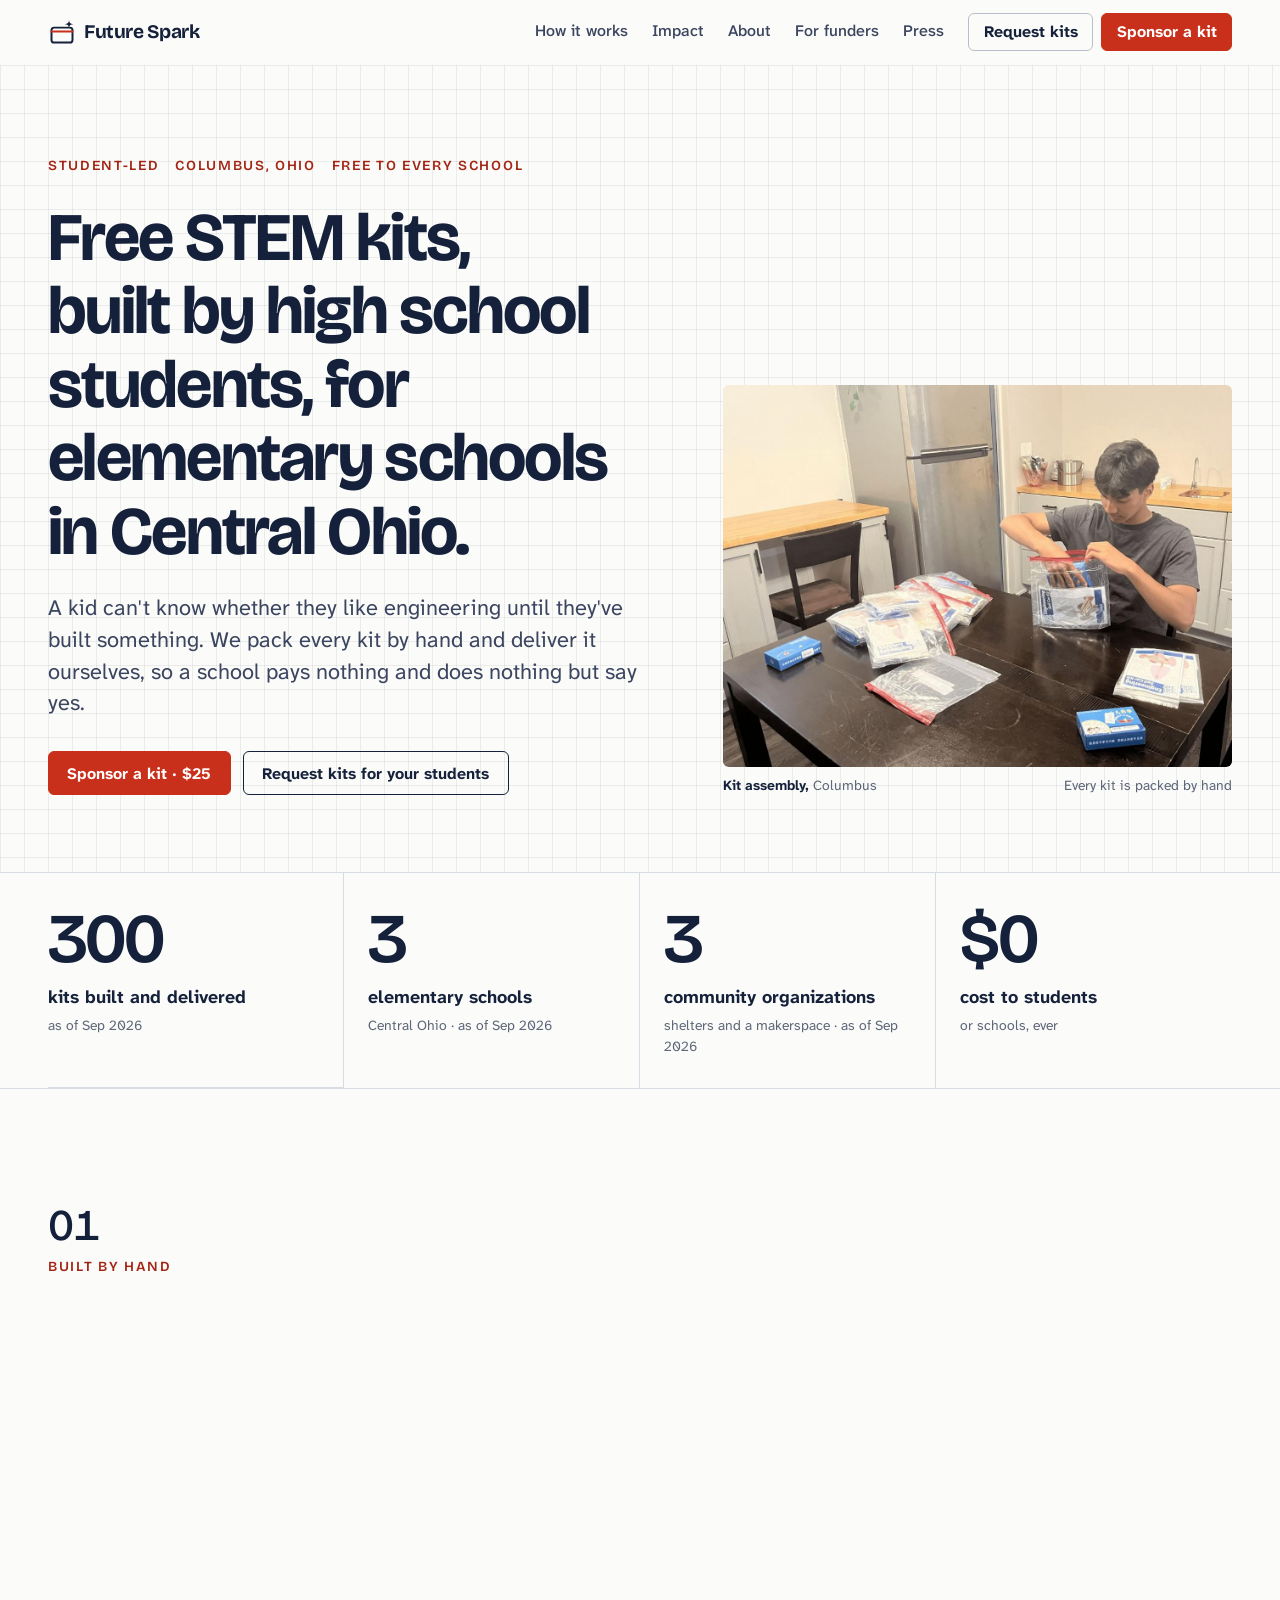
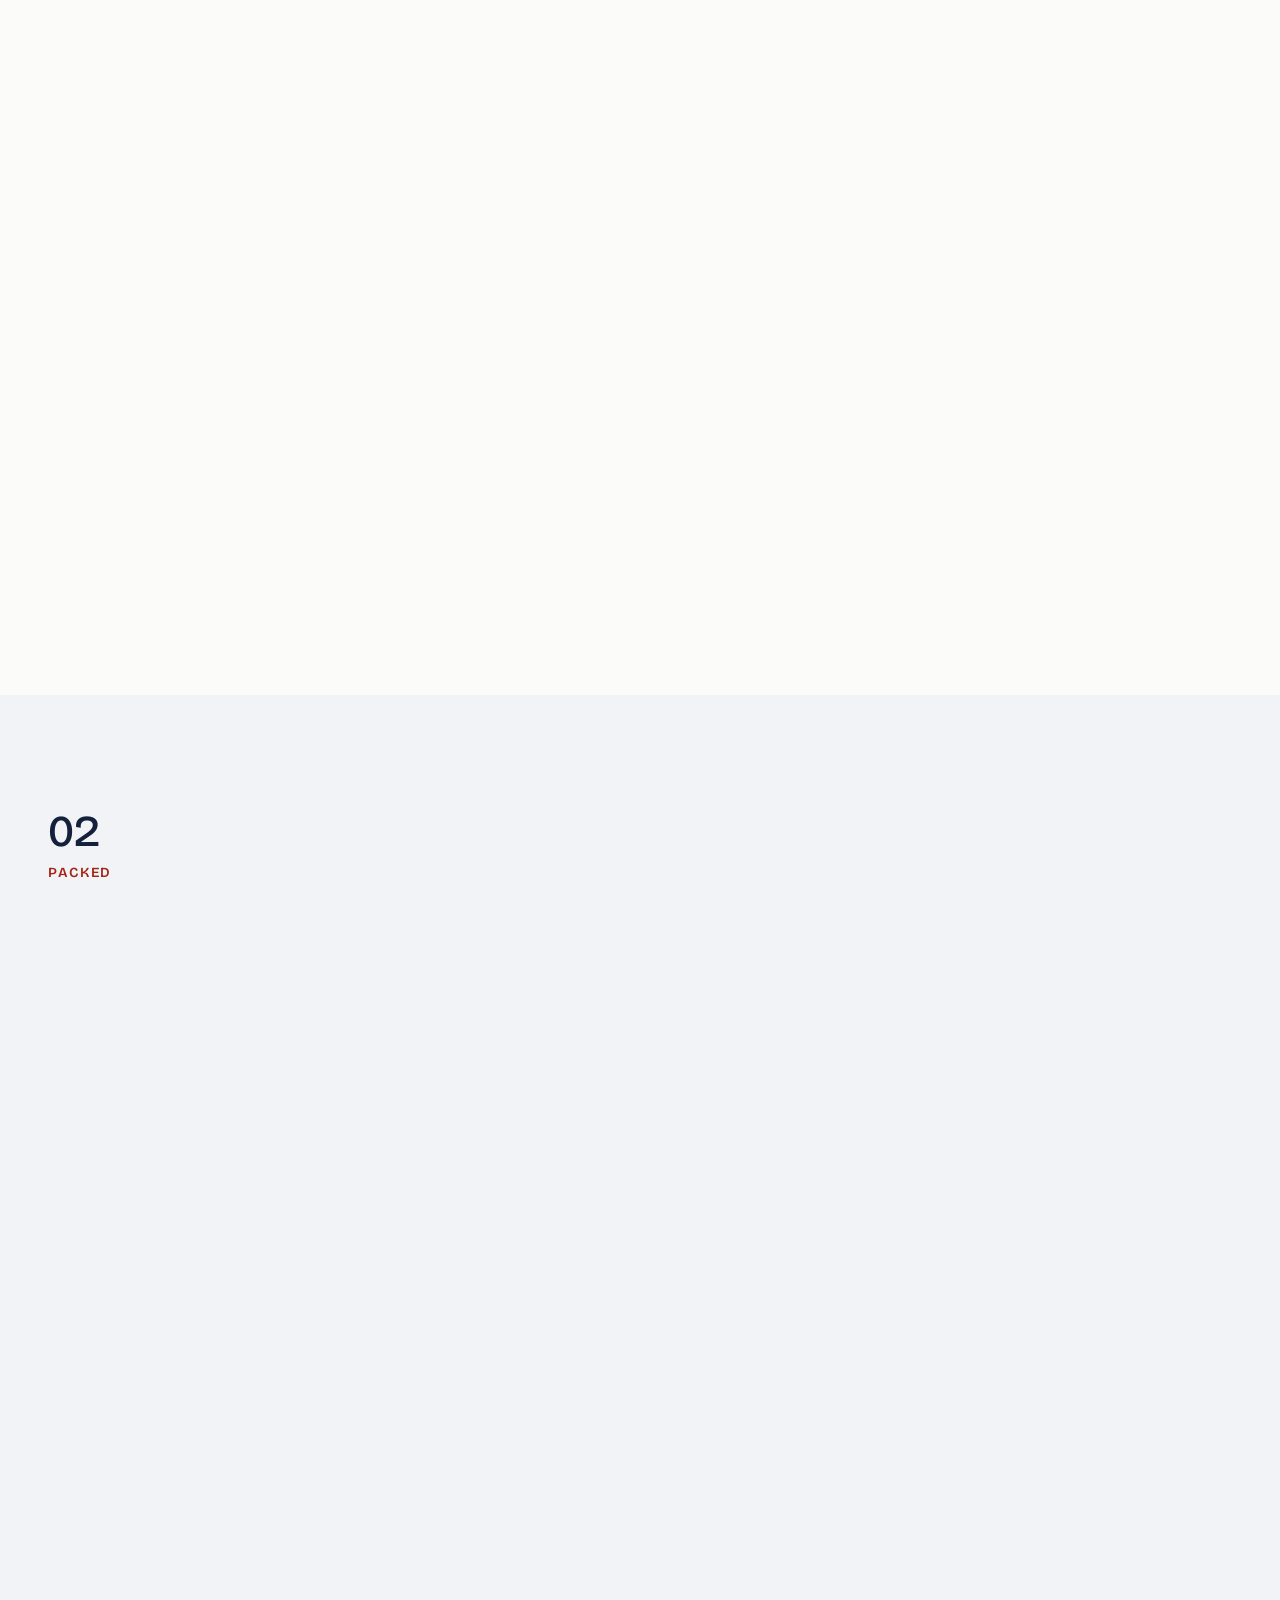
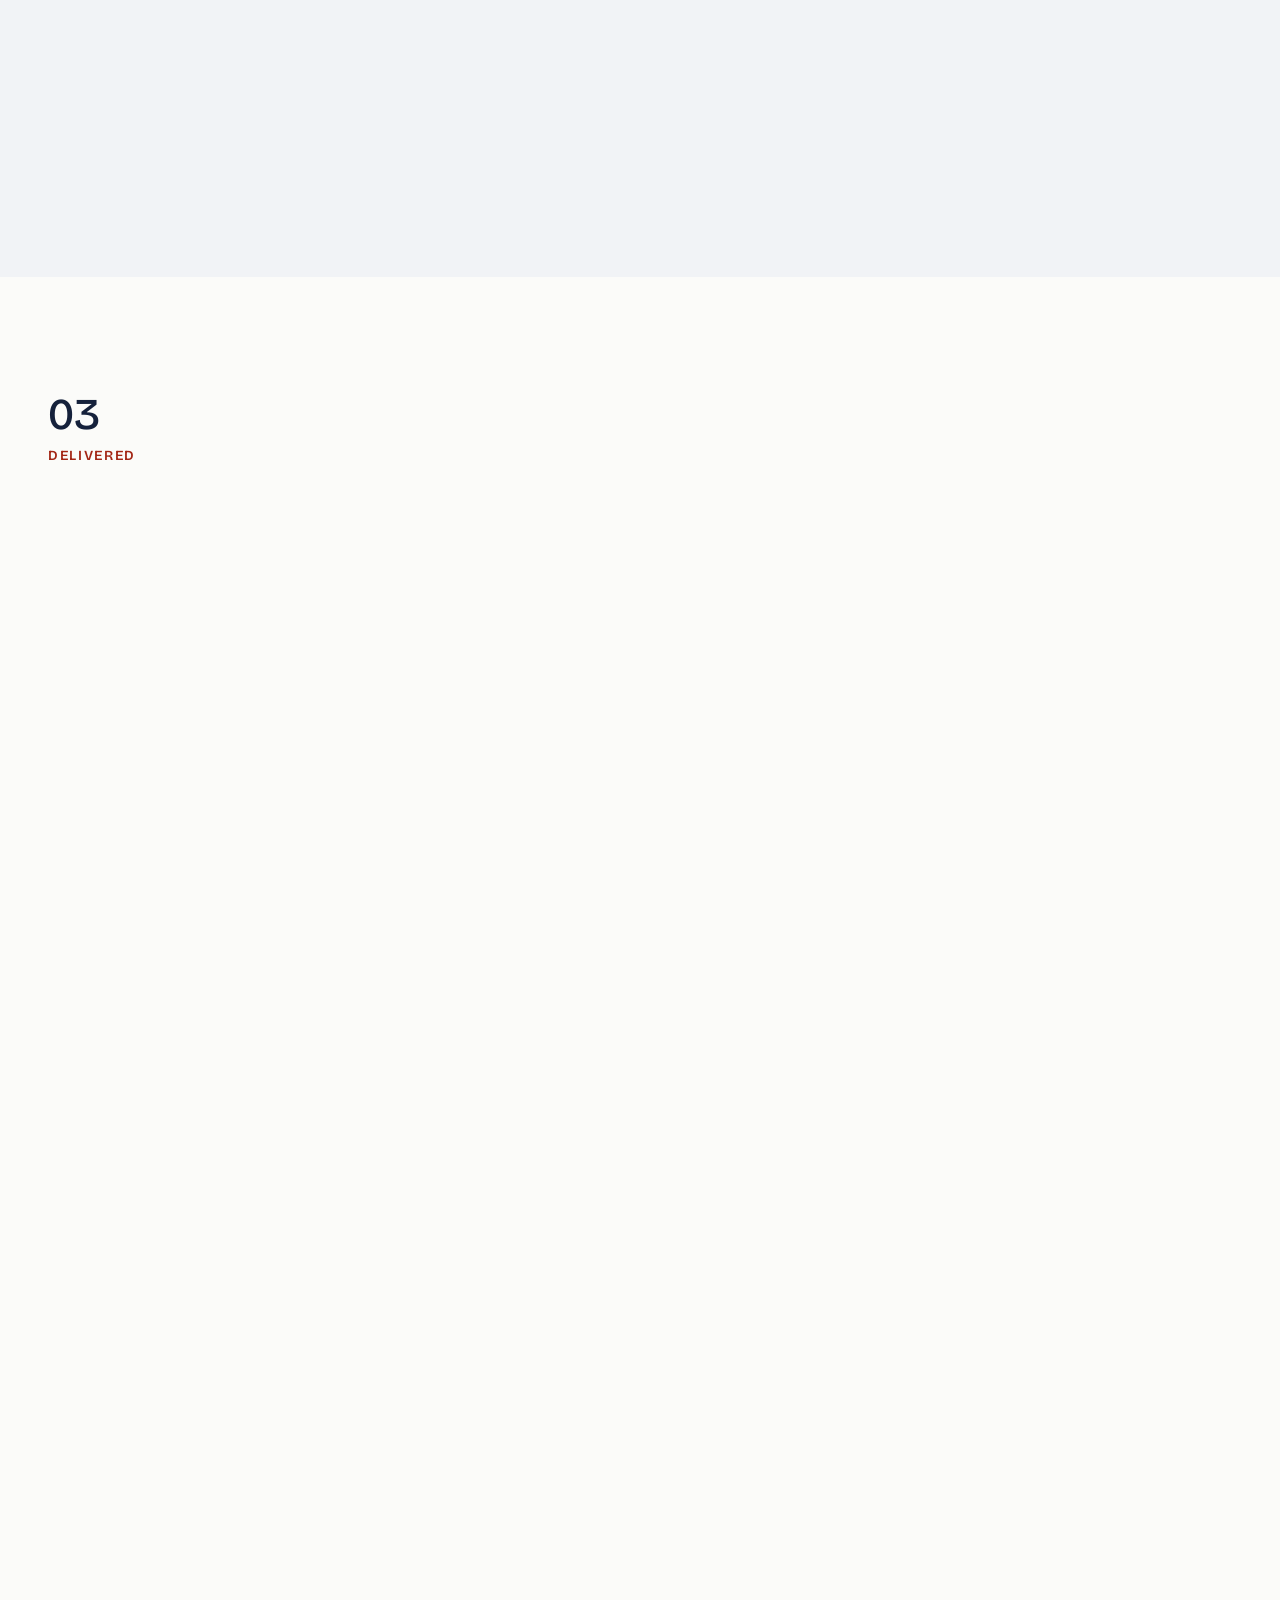
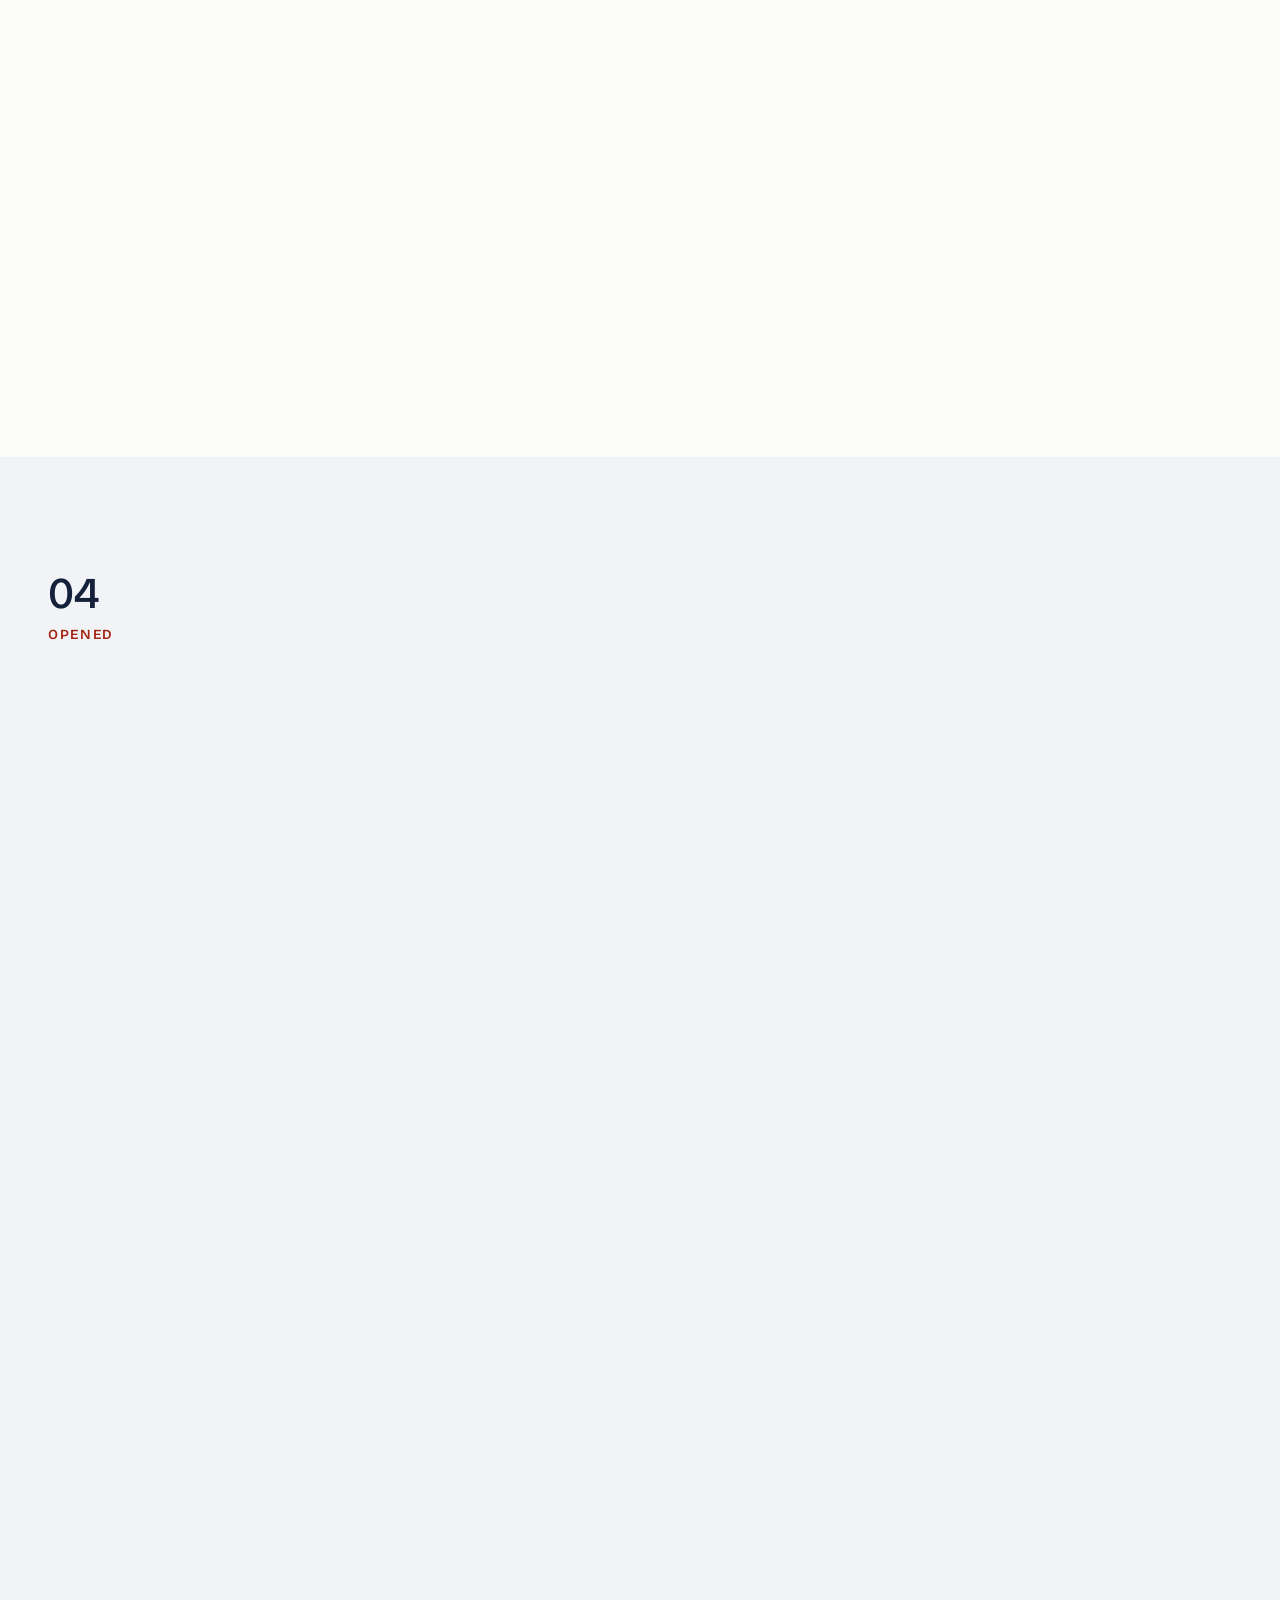
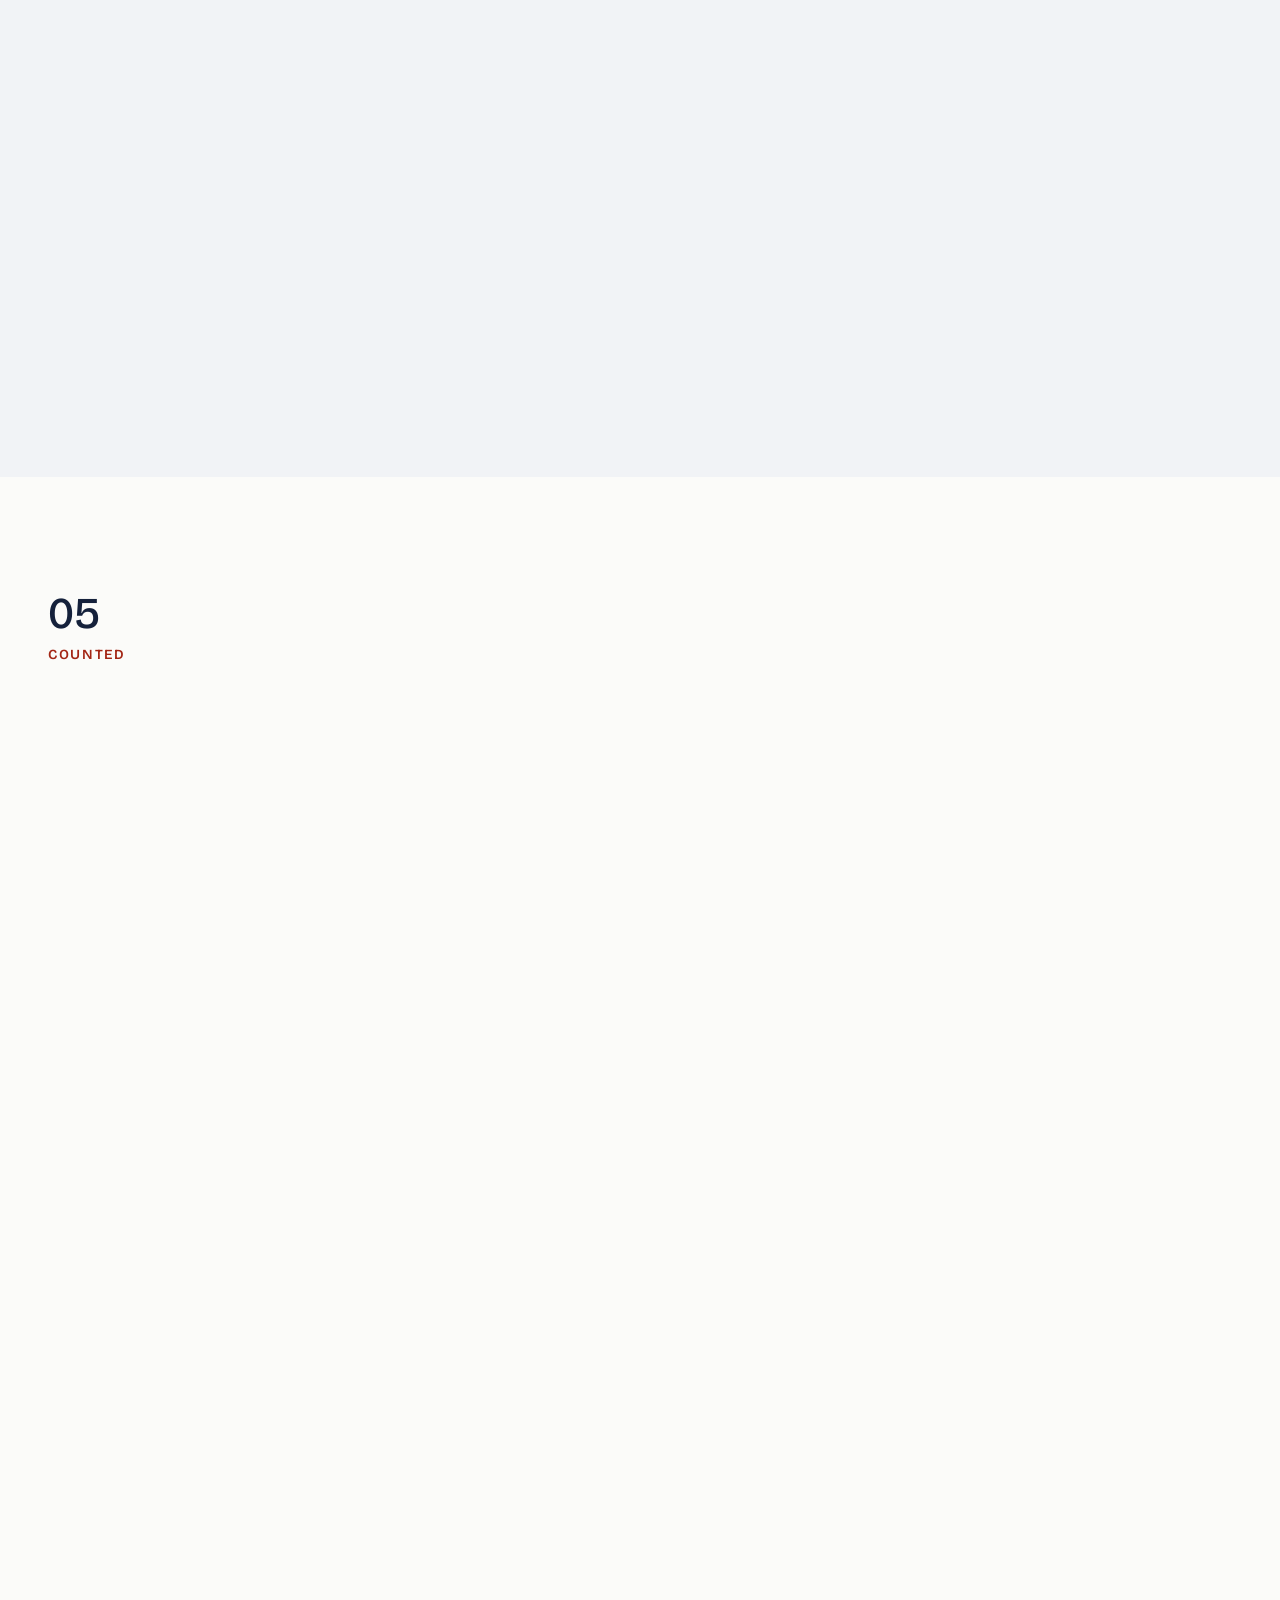
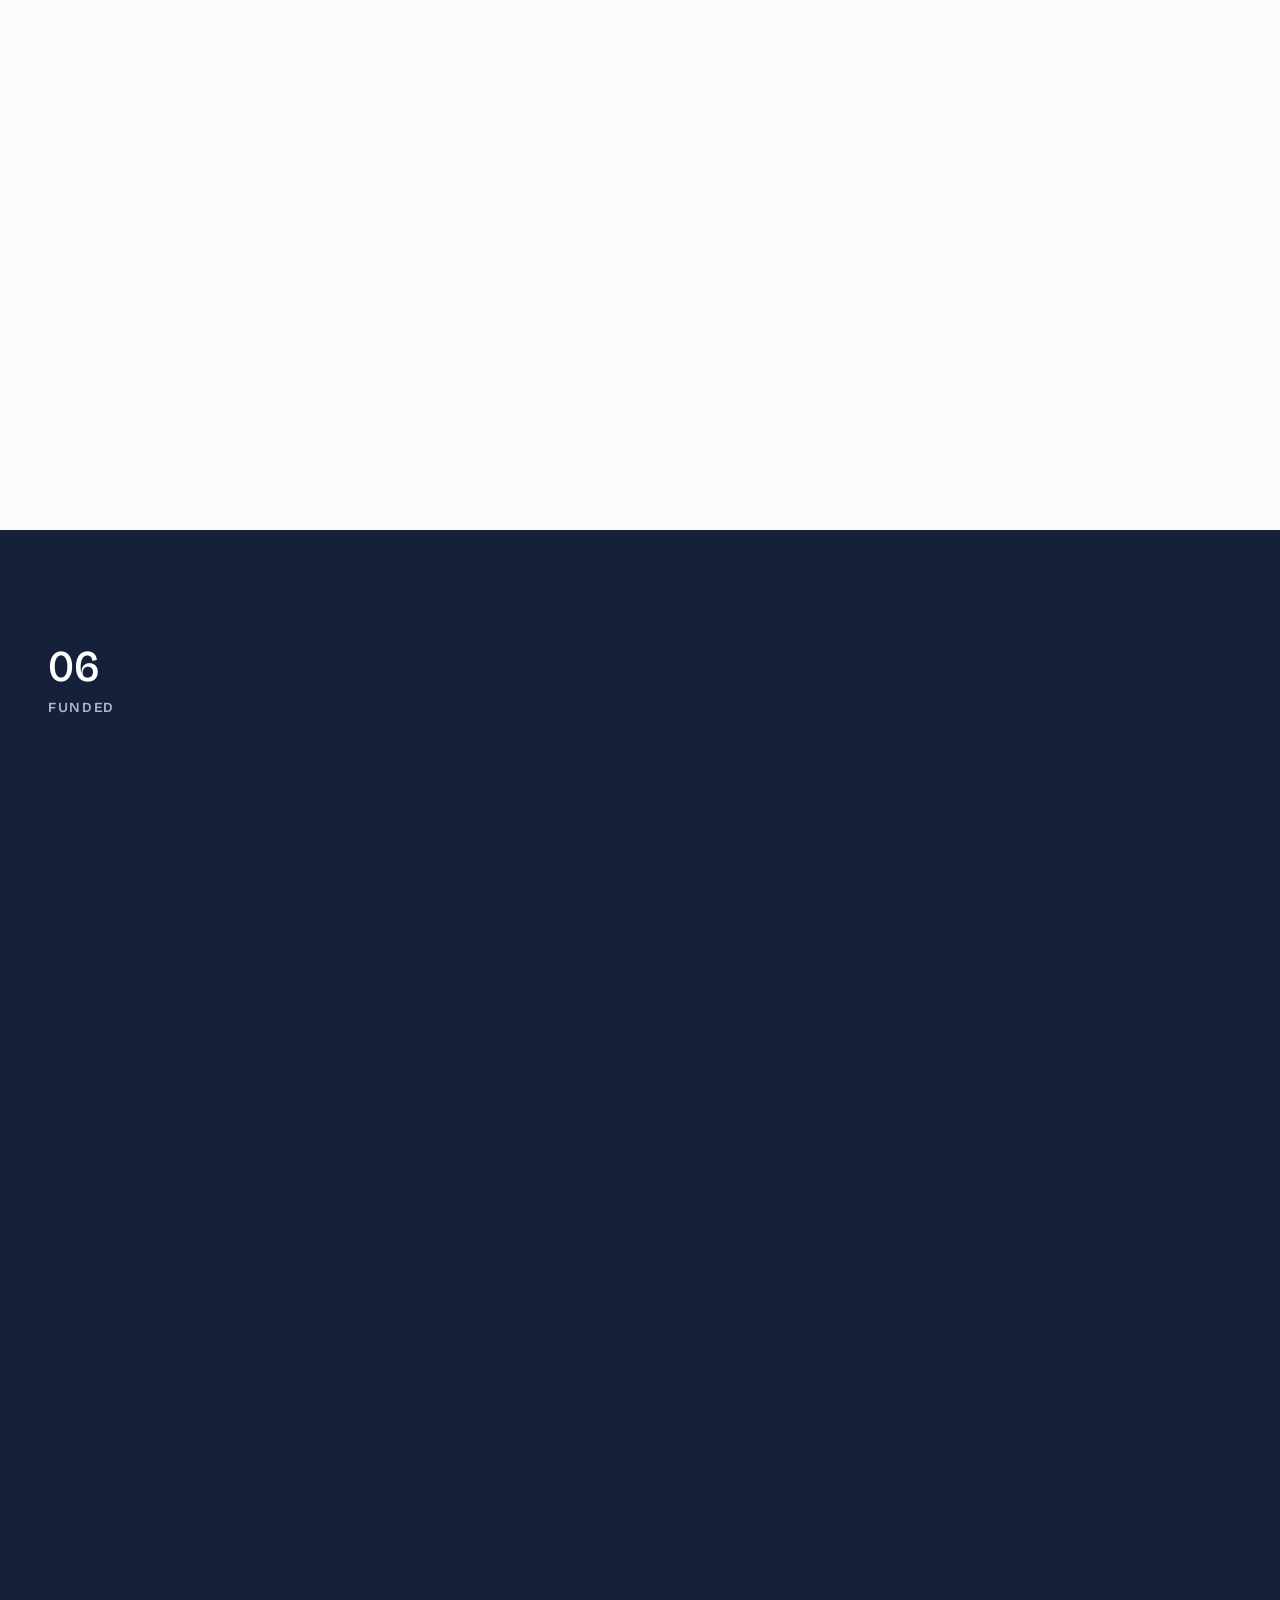
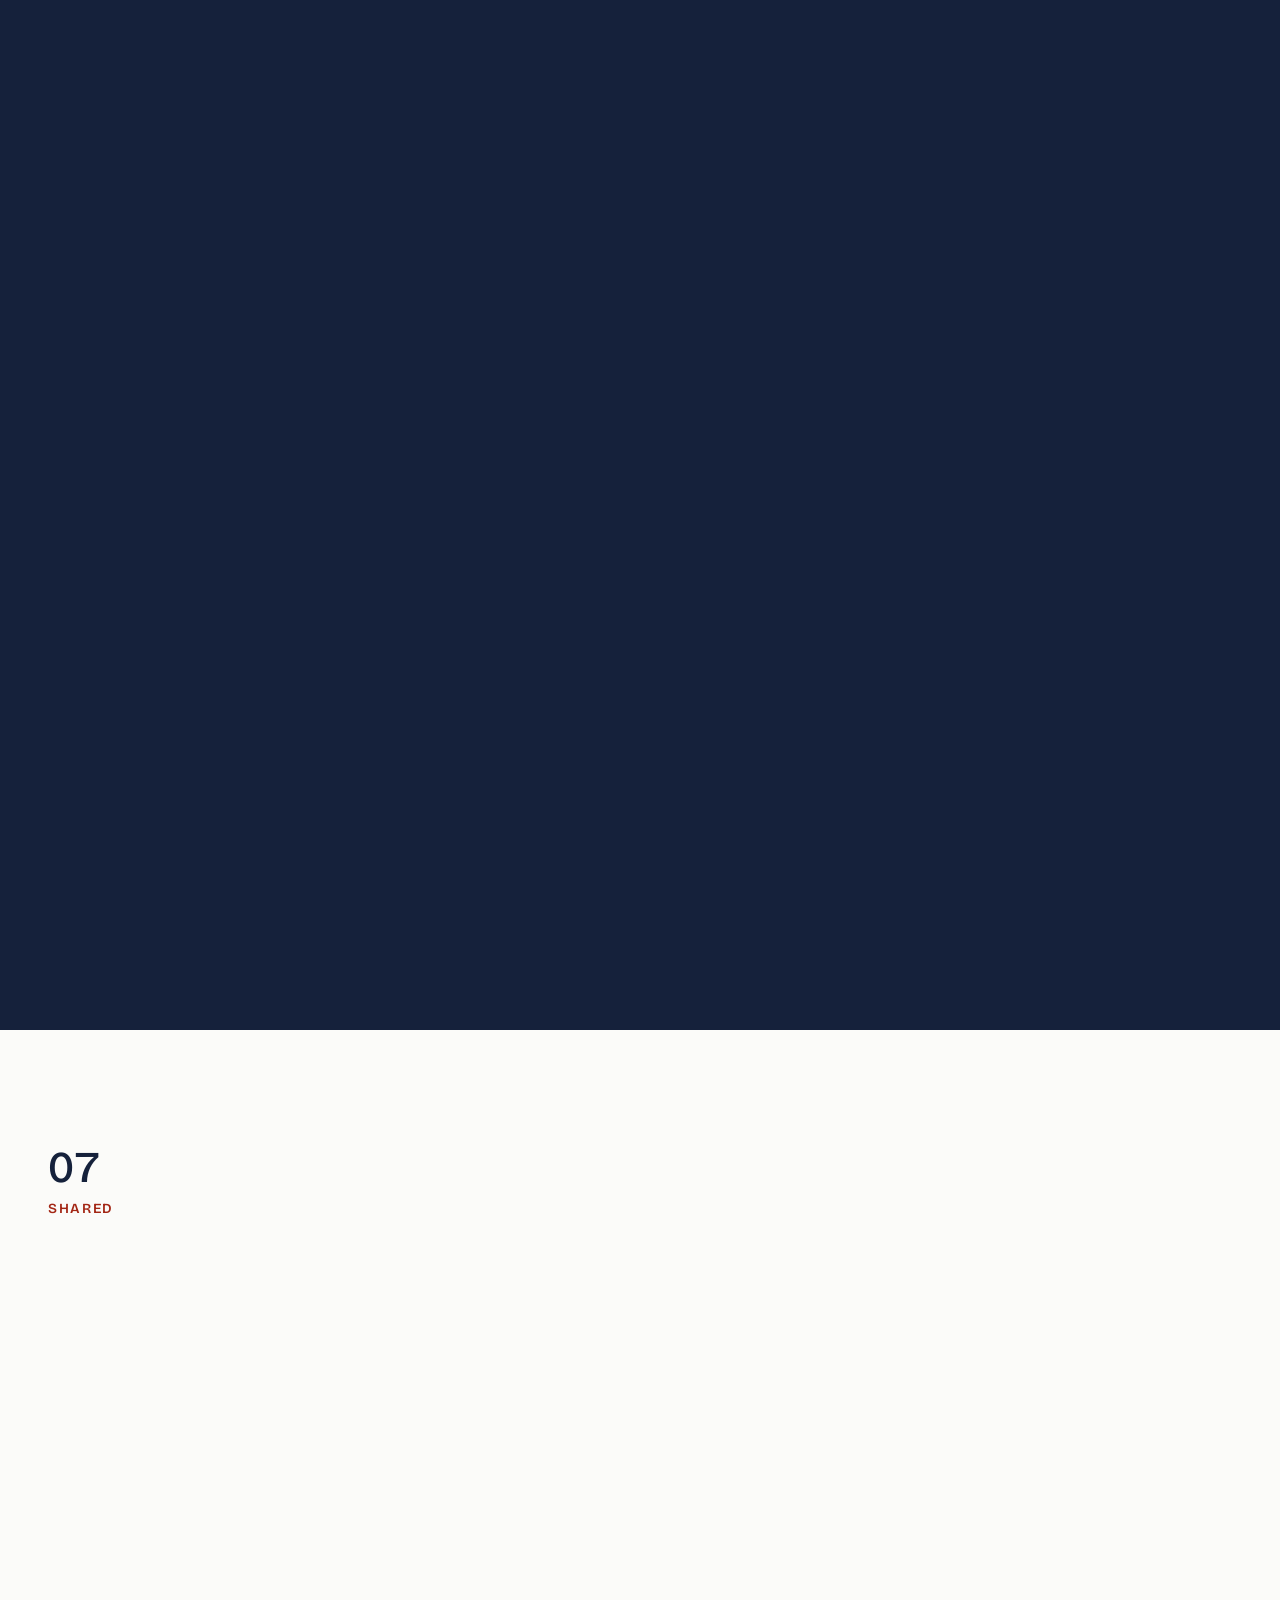
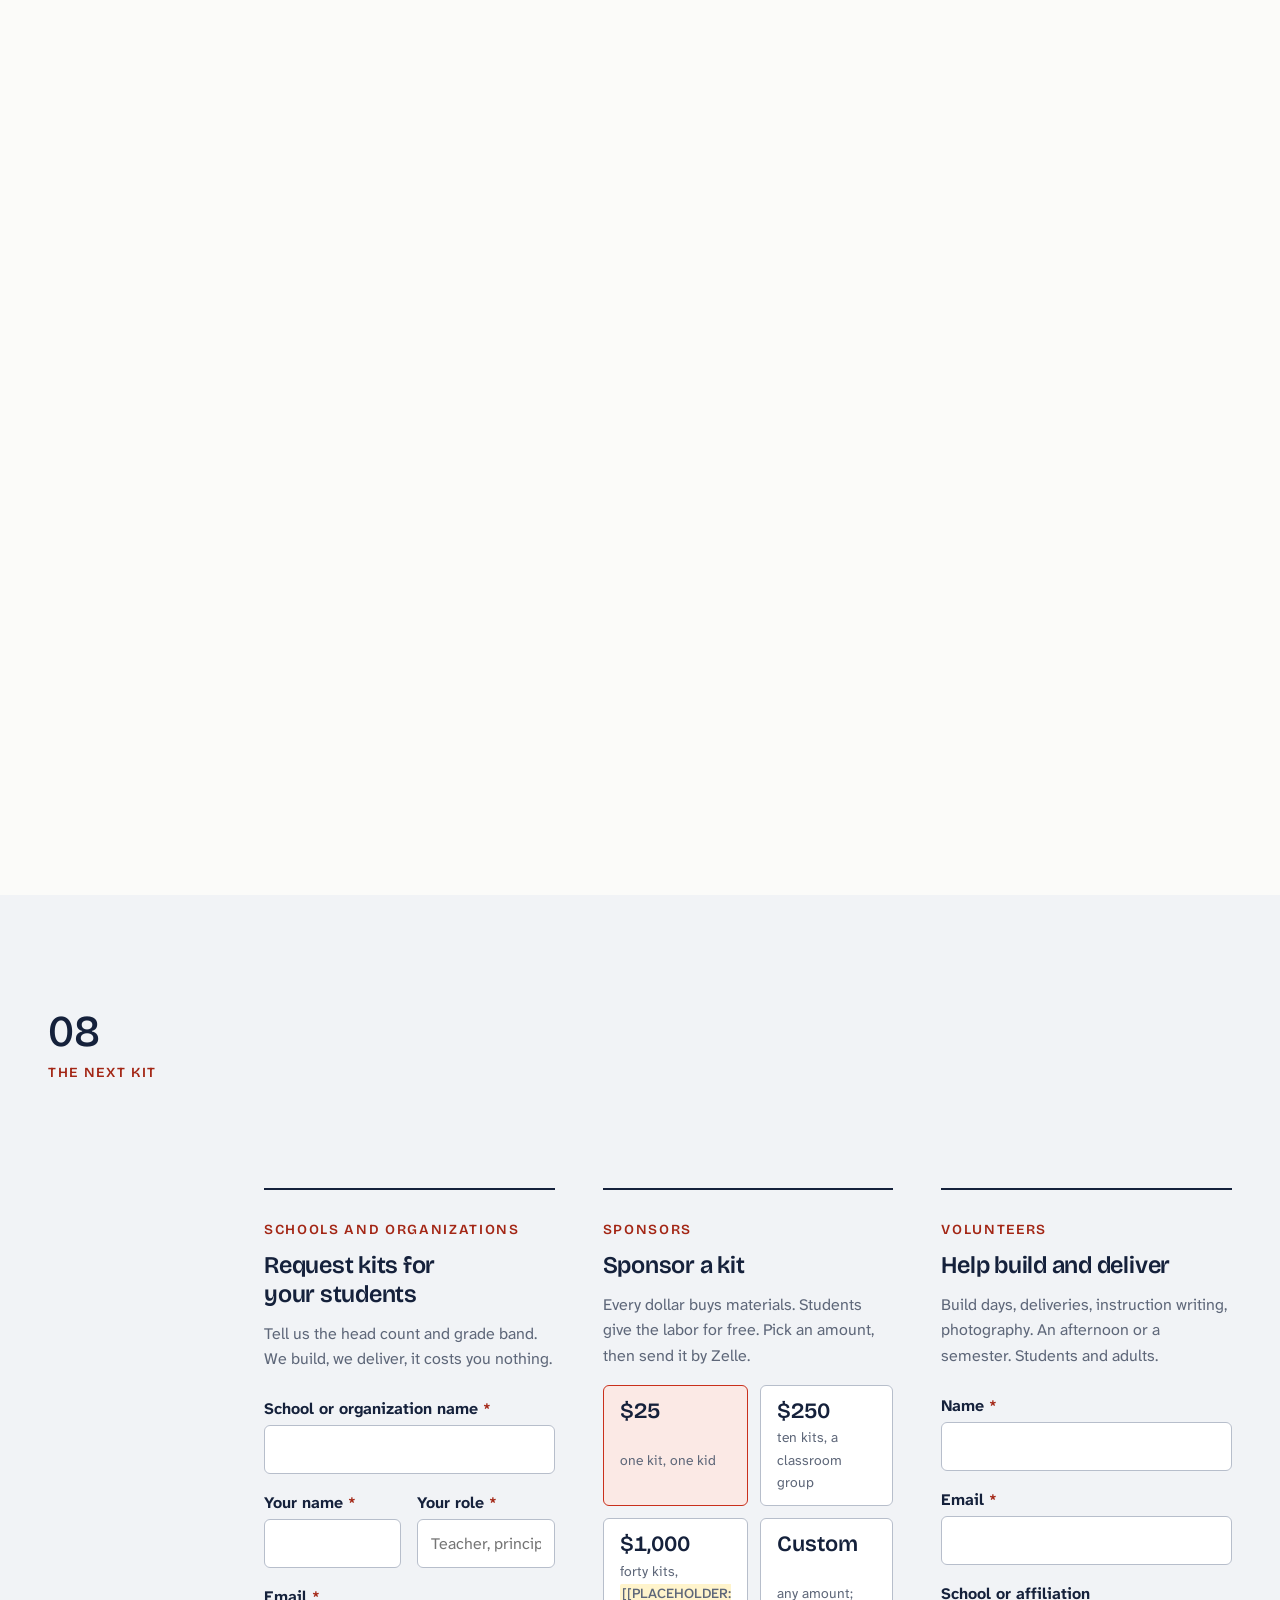
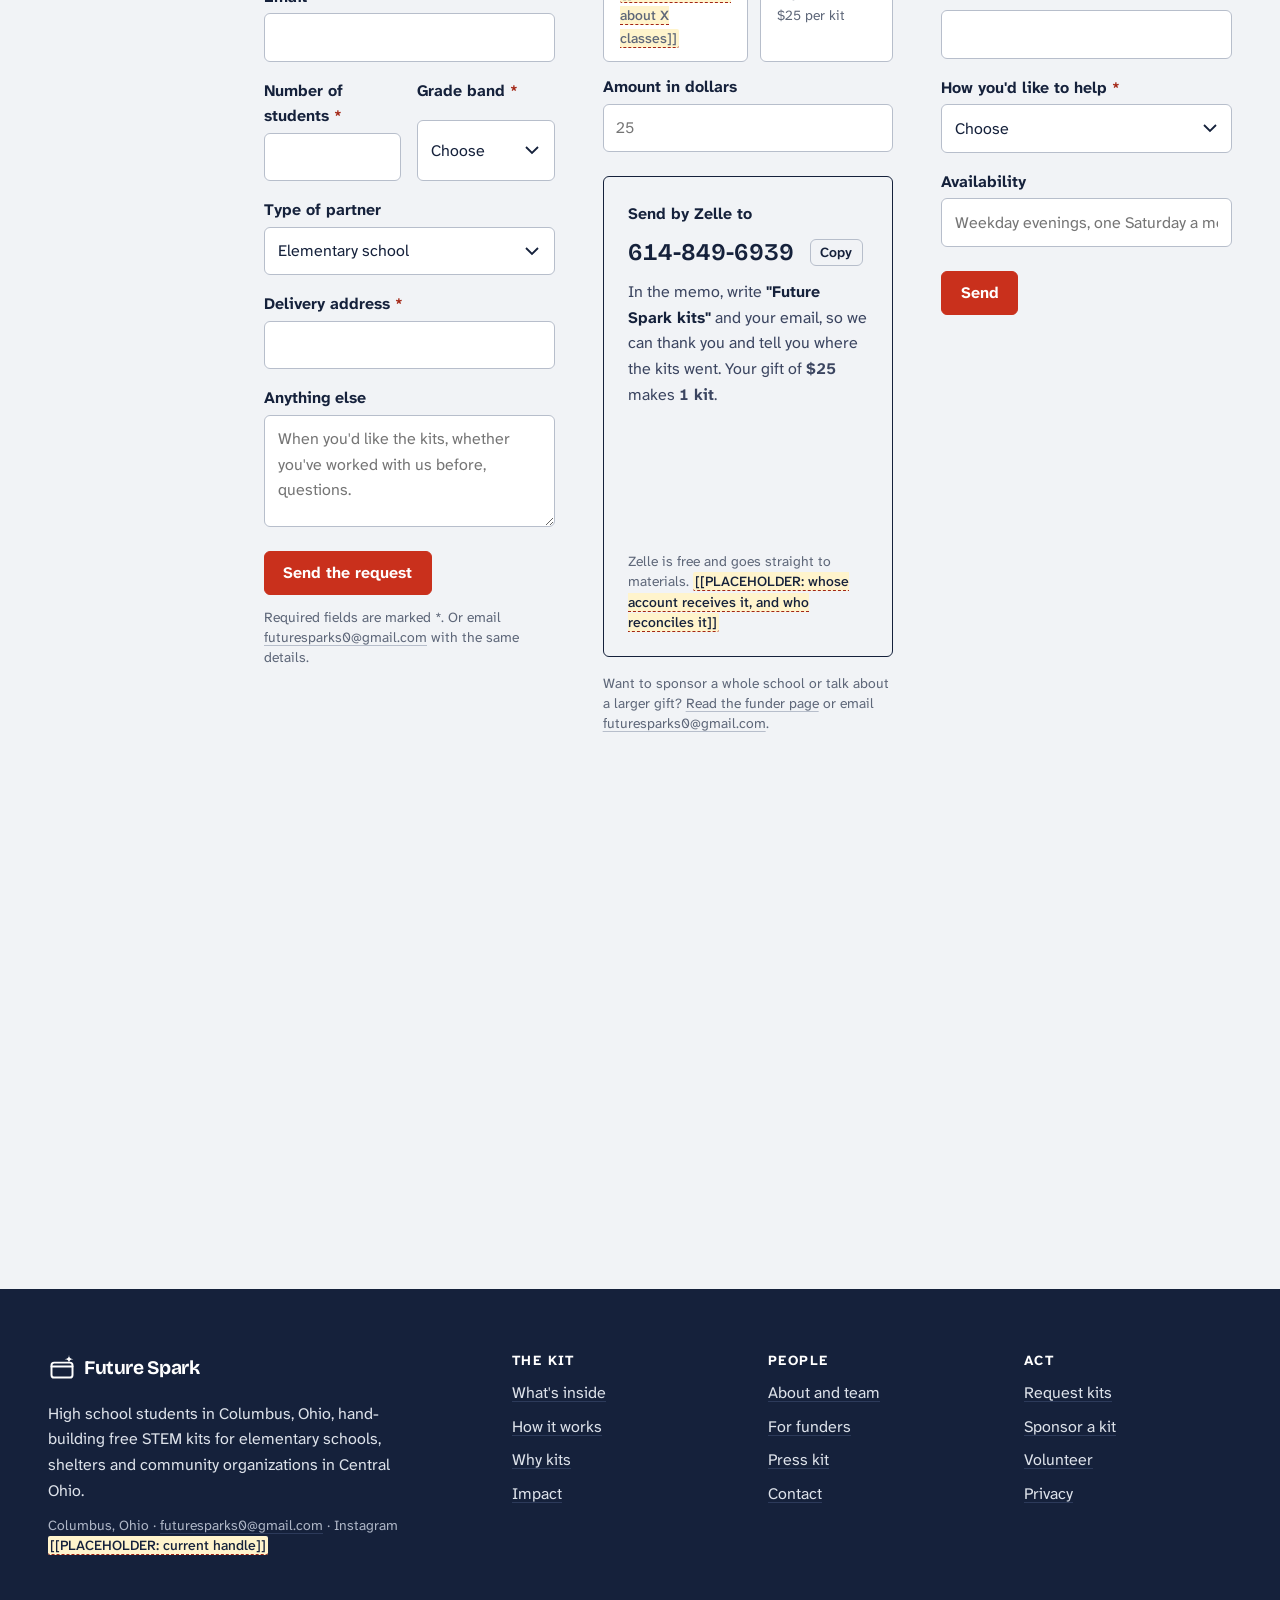
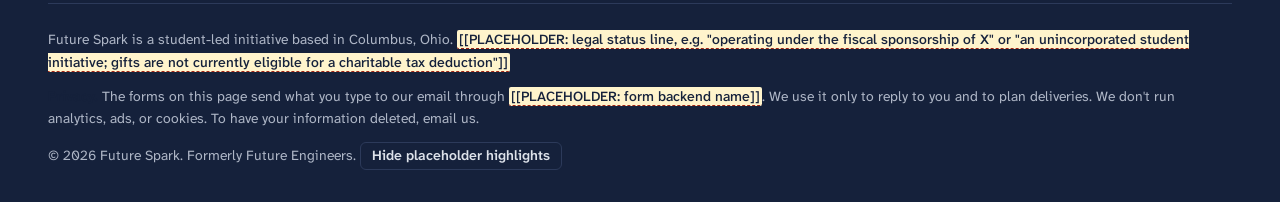
==== index.html @ cd735f7d "Build the Future Spark site: single-file page, one-pager PDF, logo, delivery notes Replaces the zipp" ====
<!doctype html>
<html lang="en"><head><meta charset="utf-8"><title>Future Spark</title><meta http-equiv="refresh" content="0; url=future-spark.html"><link rel="canonical" href="future-spark.html"></head>
<body><p>Redirecting to <a href="future-spark.html">the Future Spark site</a>.</p></body></html>
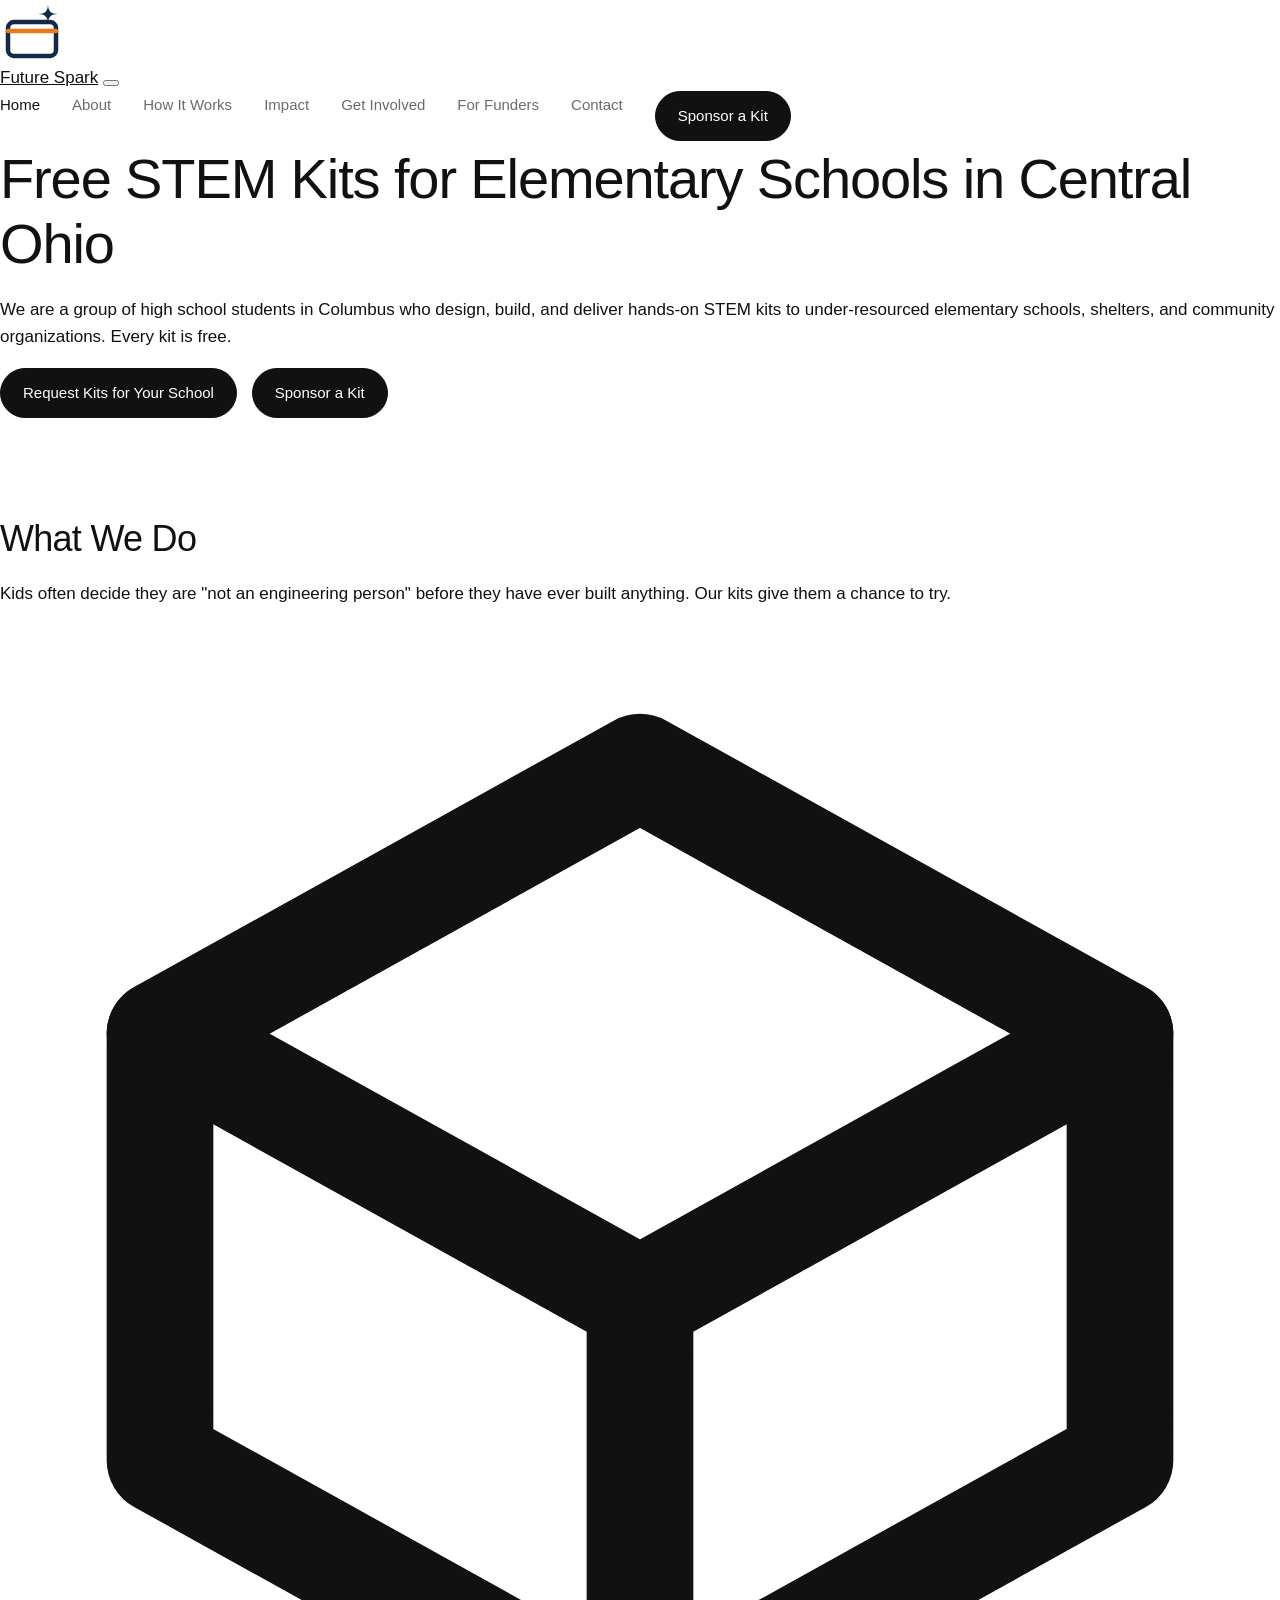
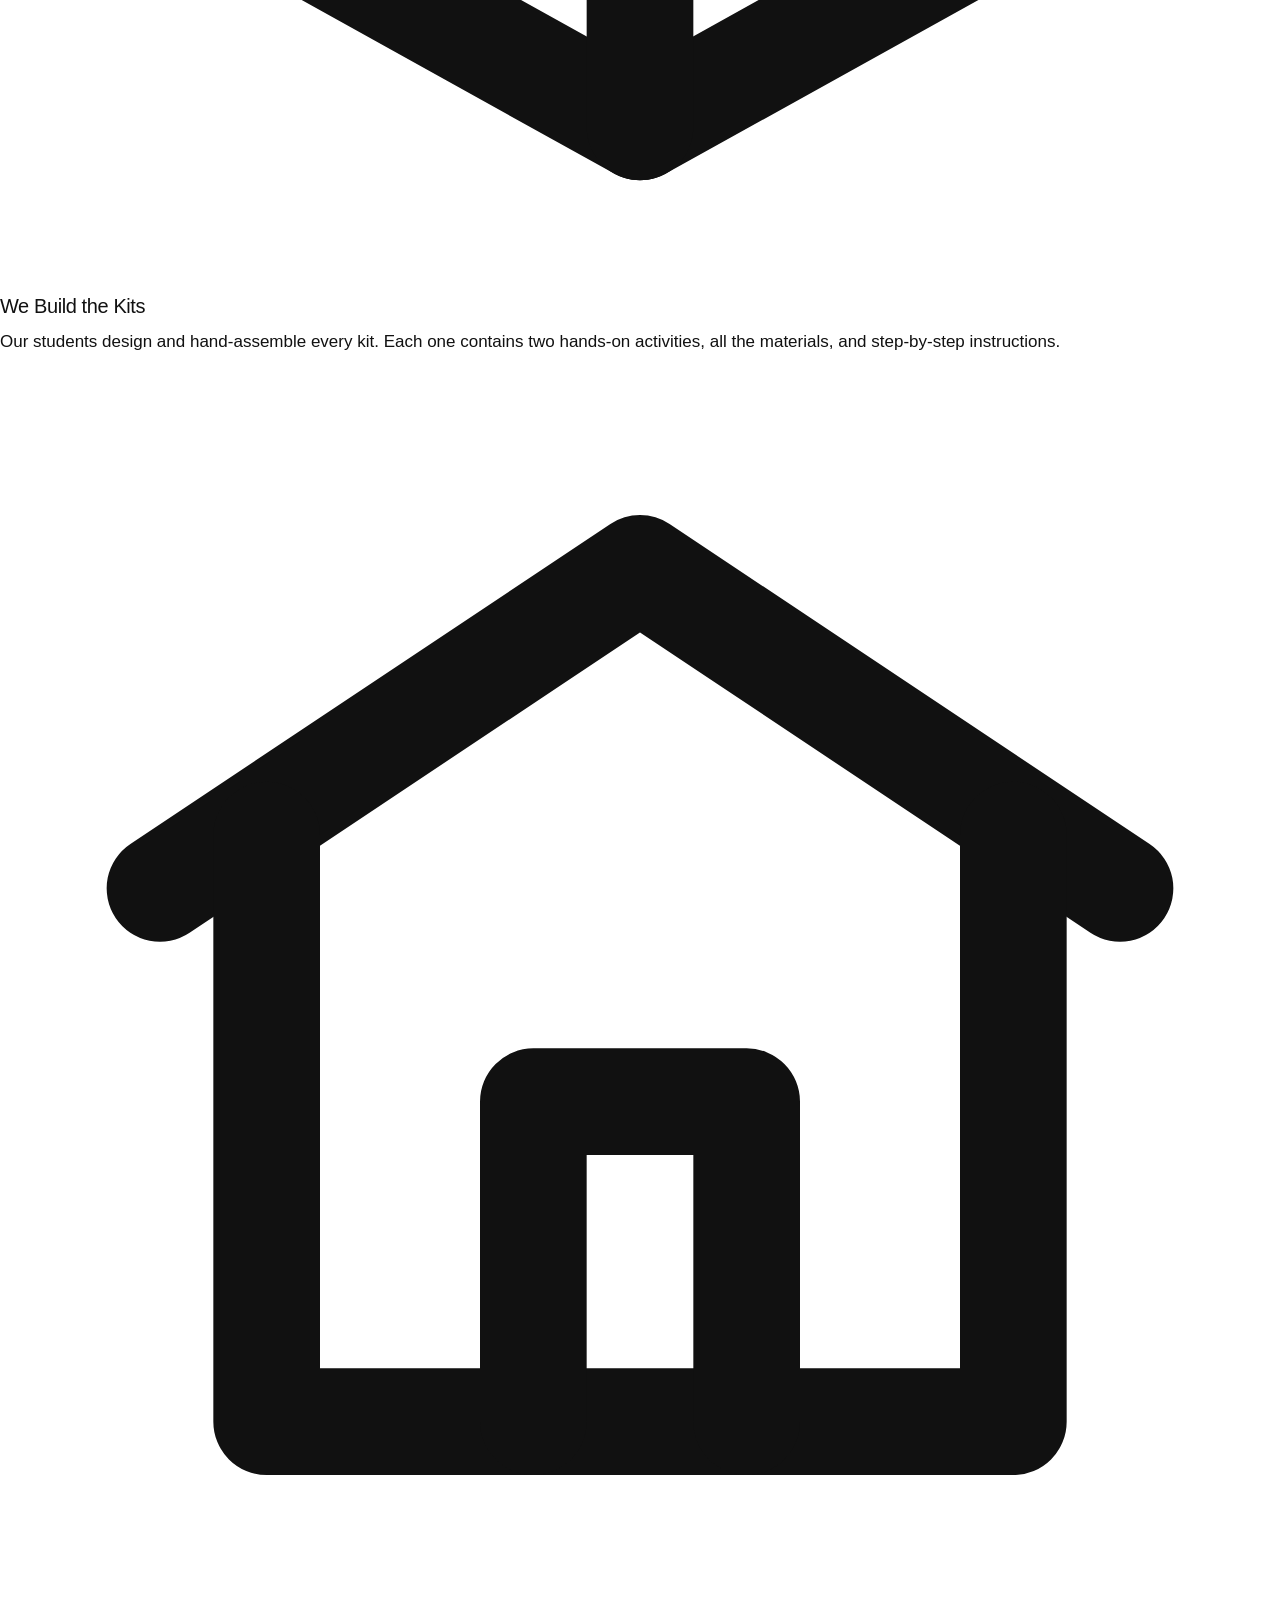
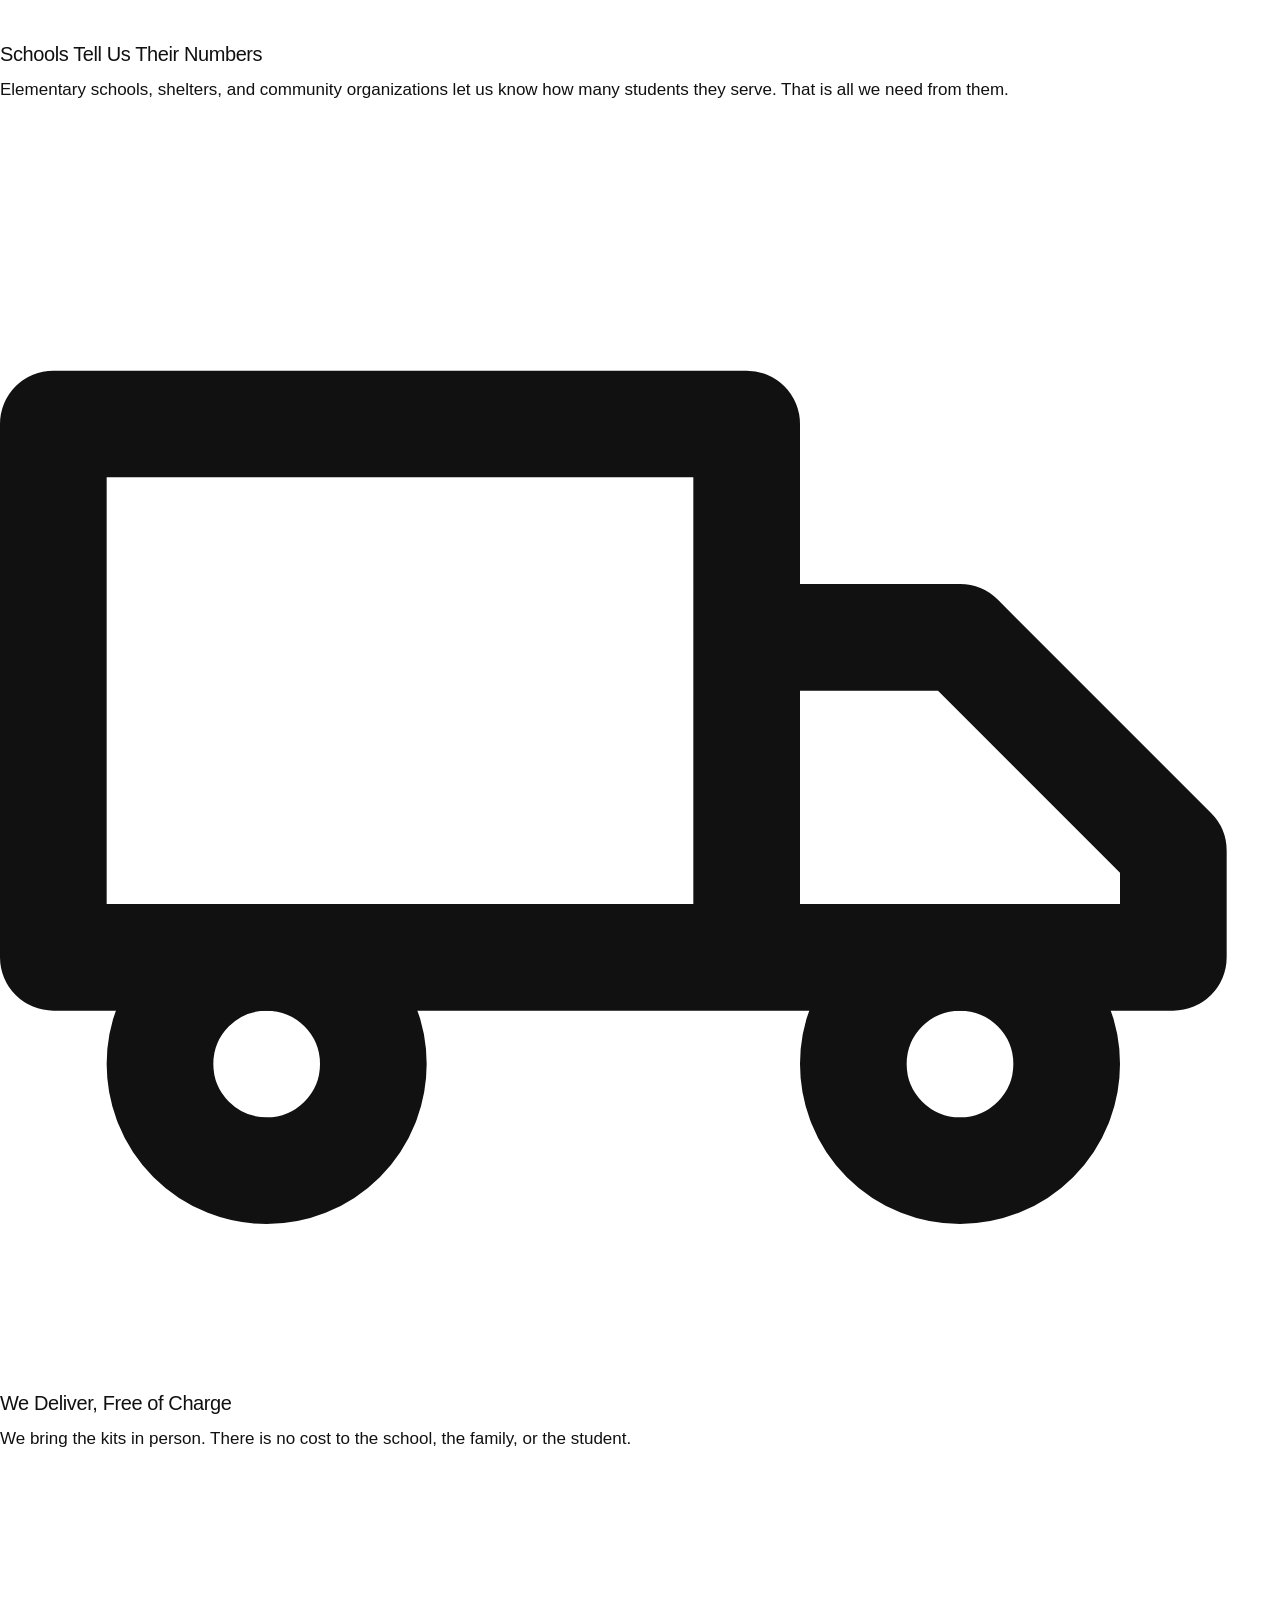
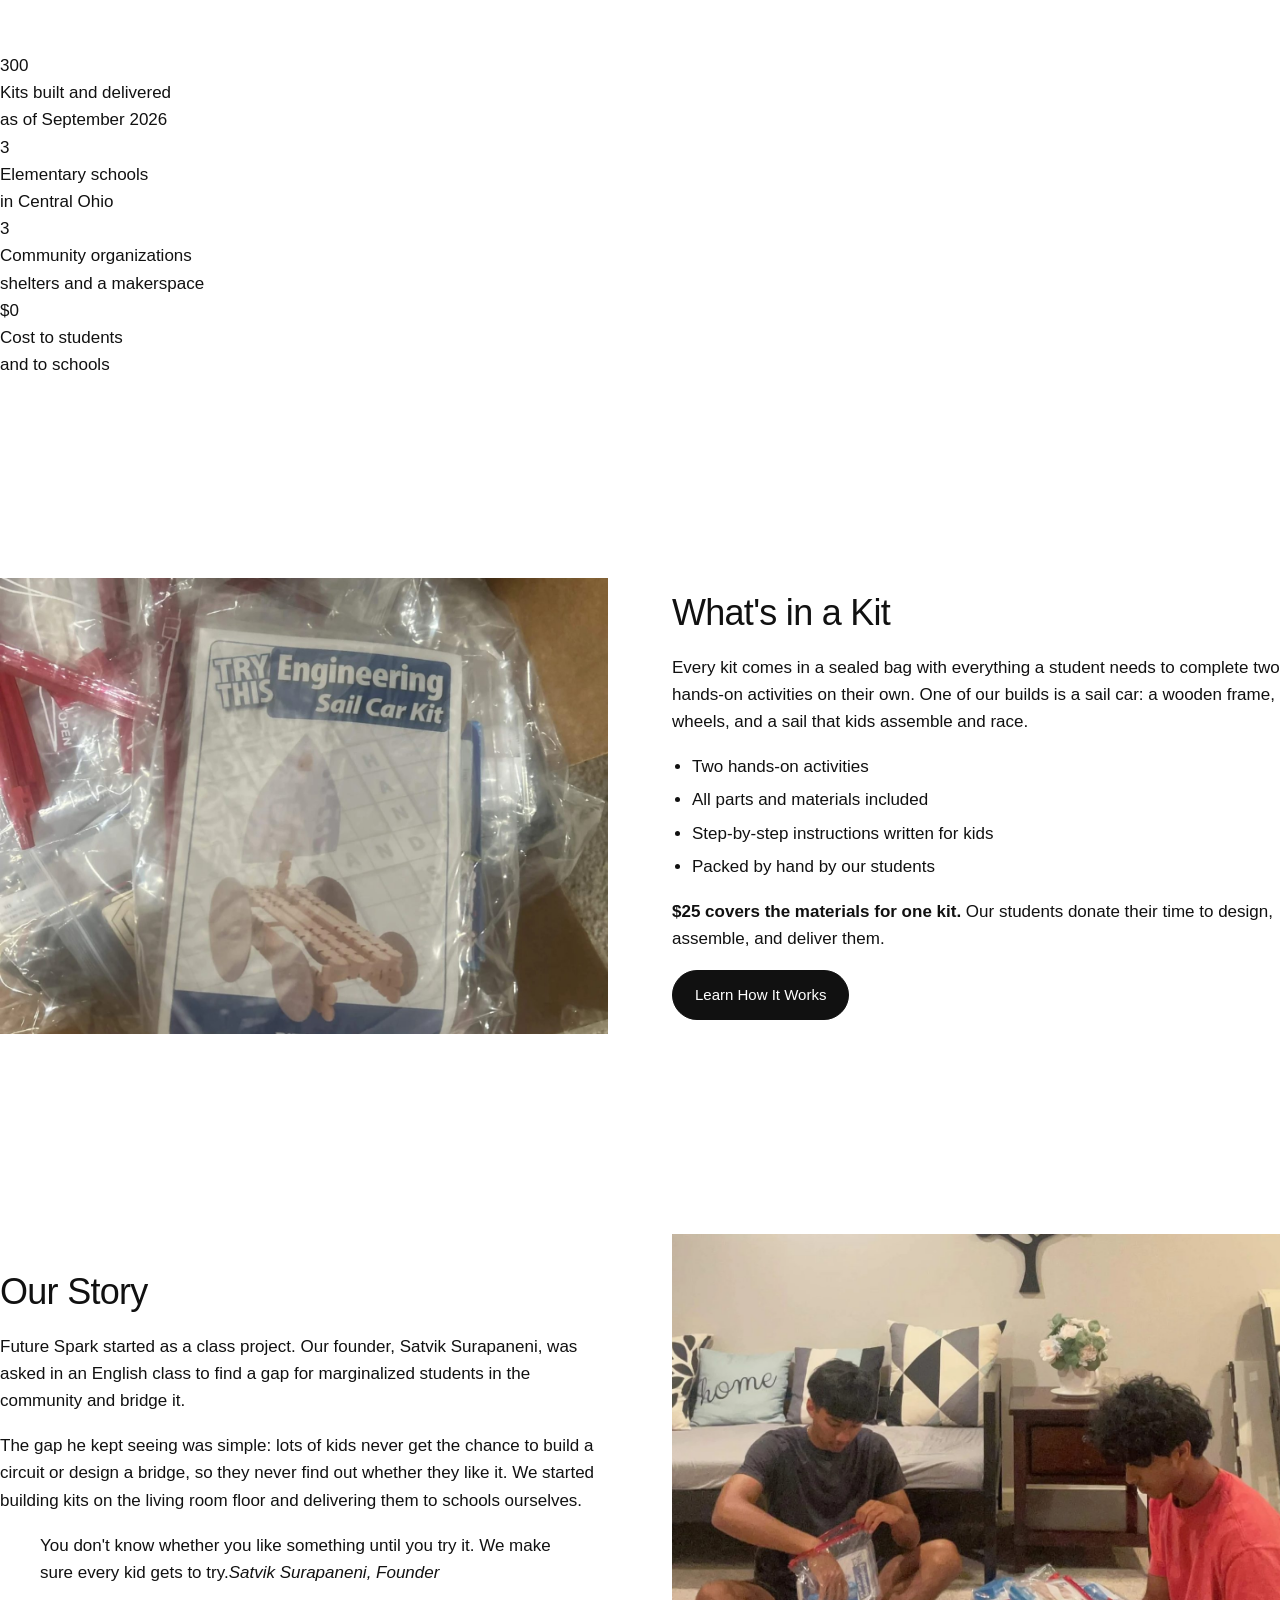
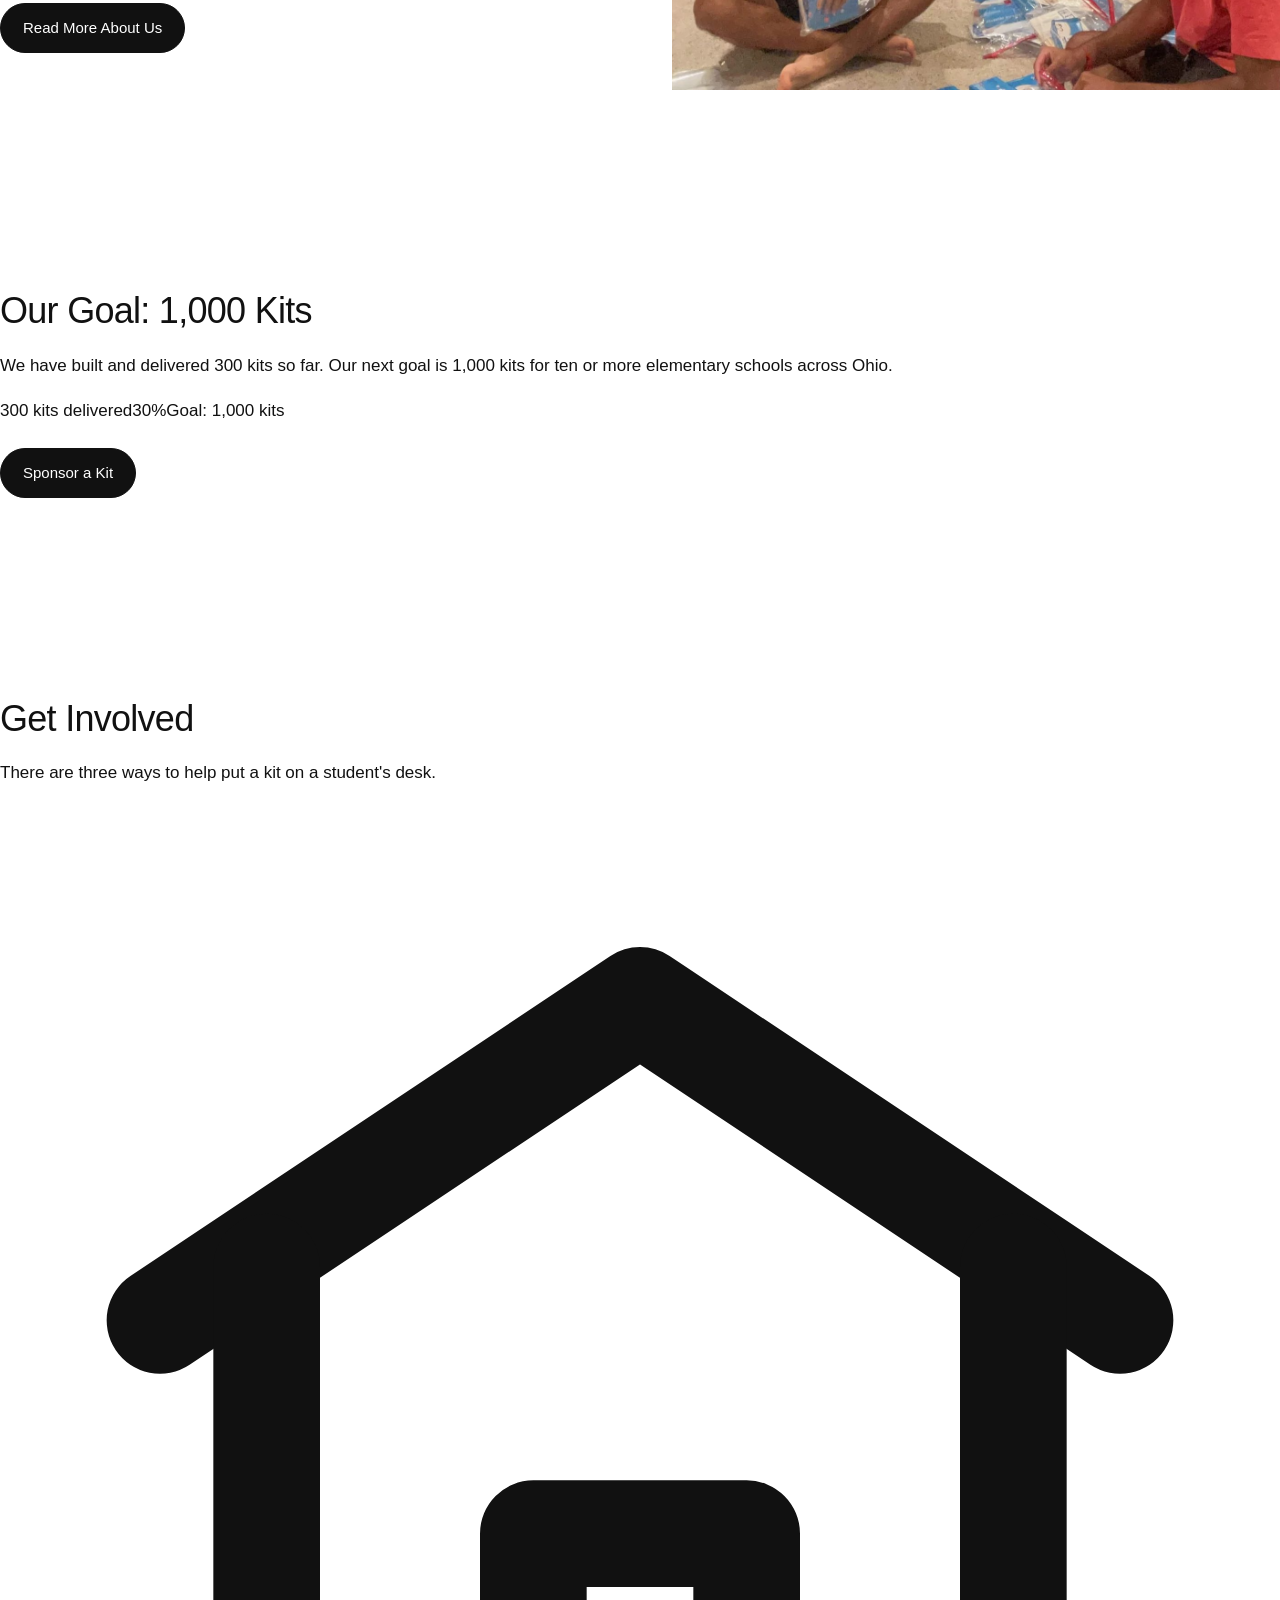
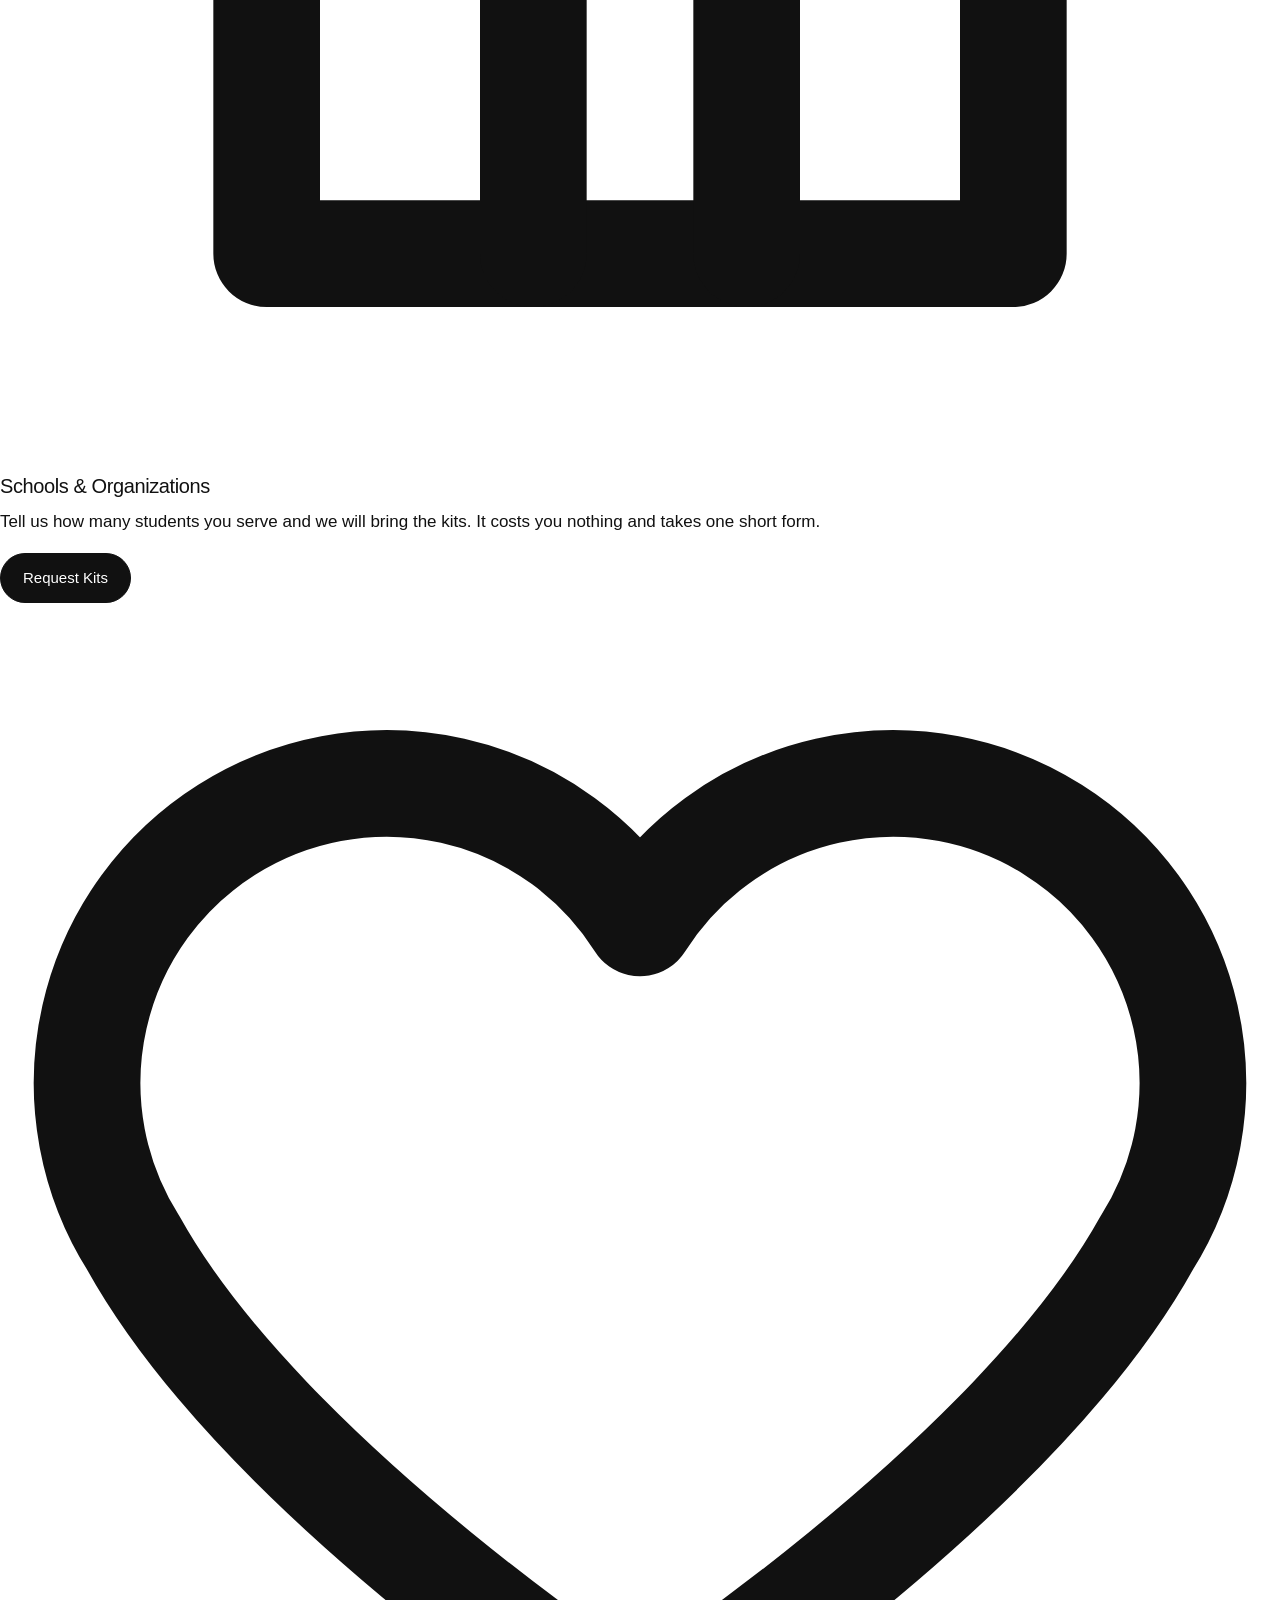
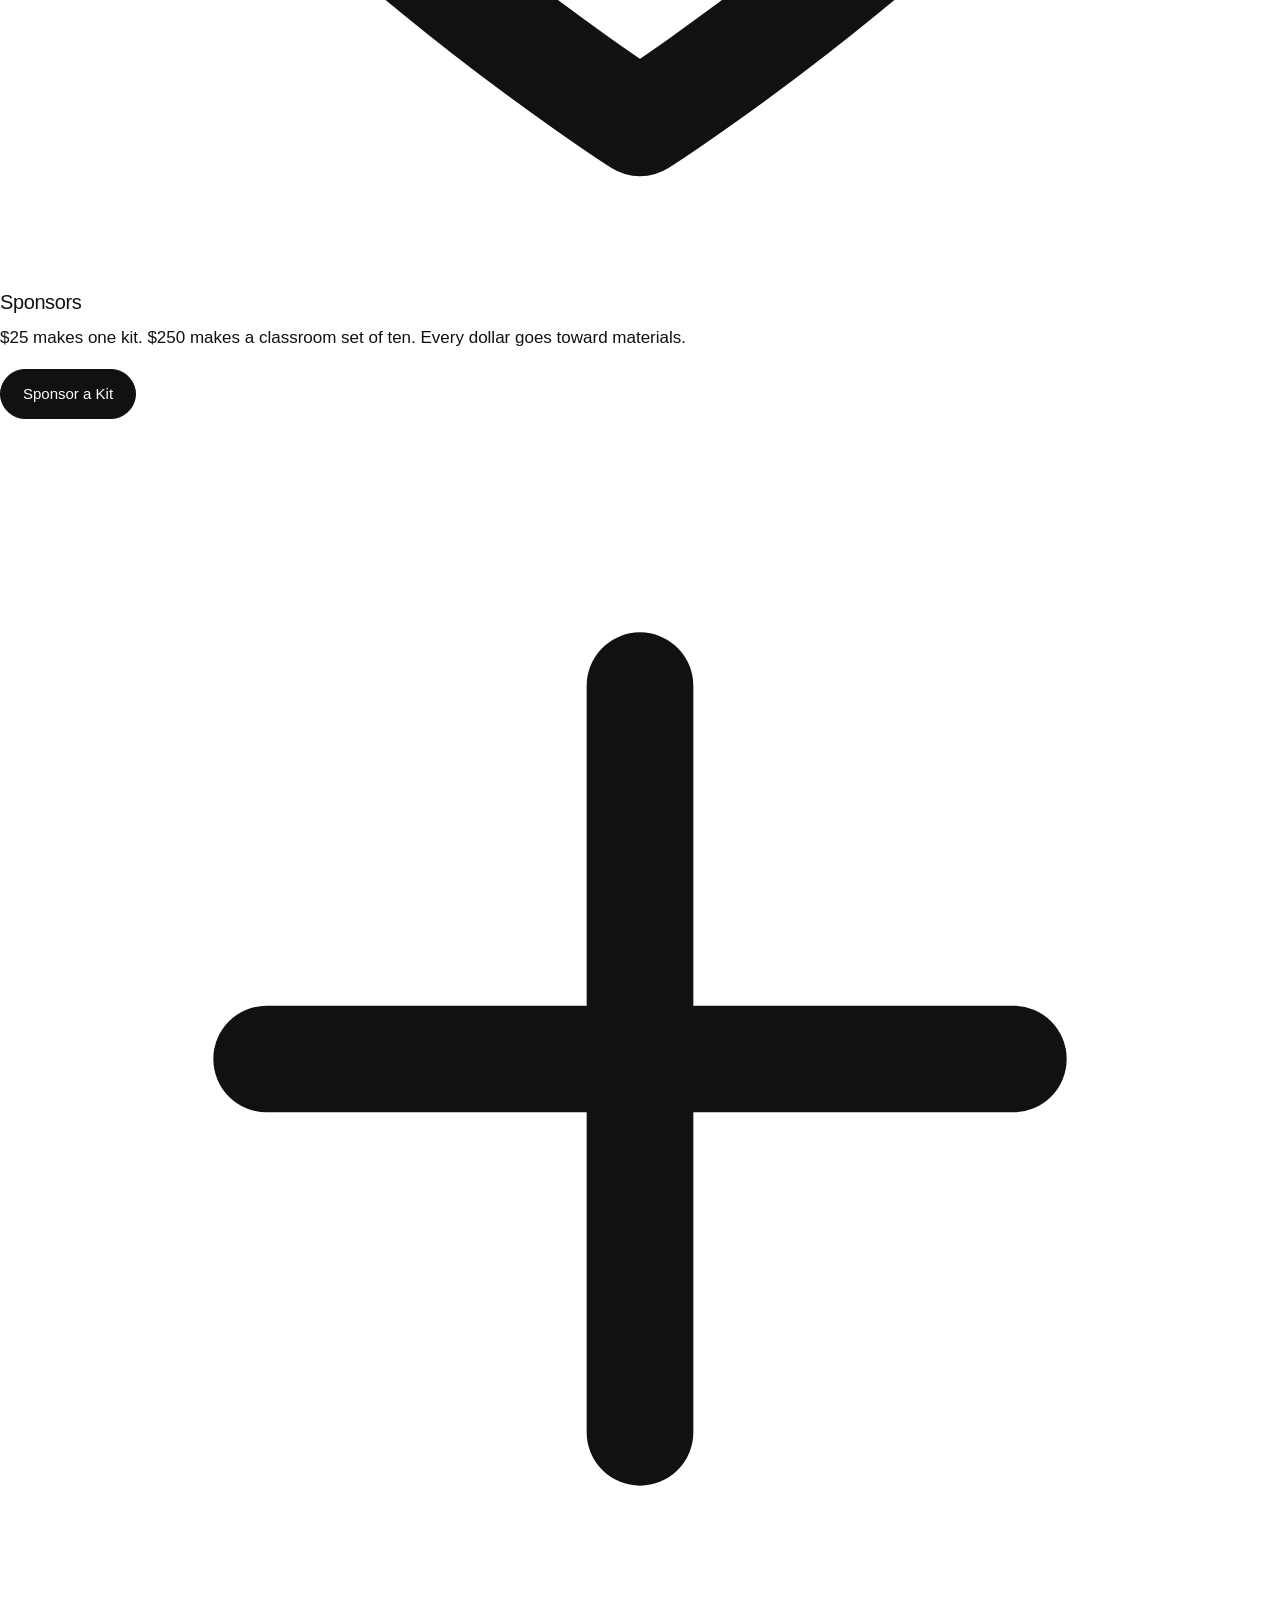
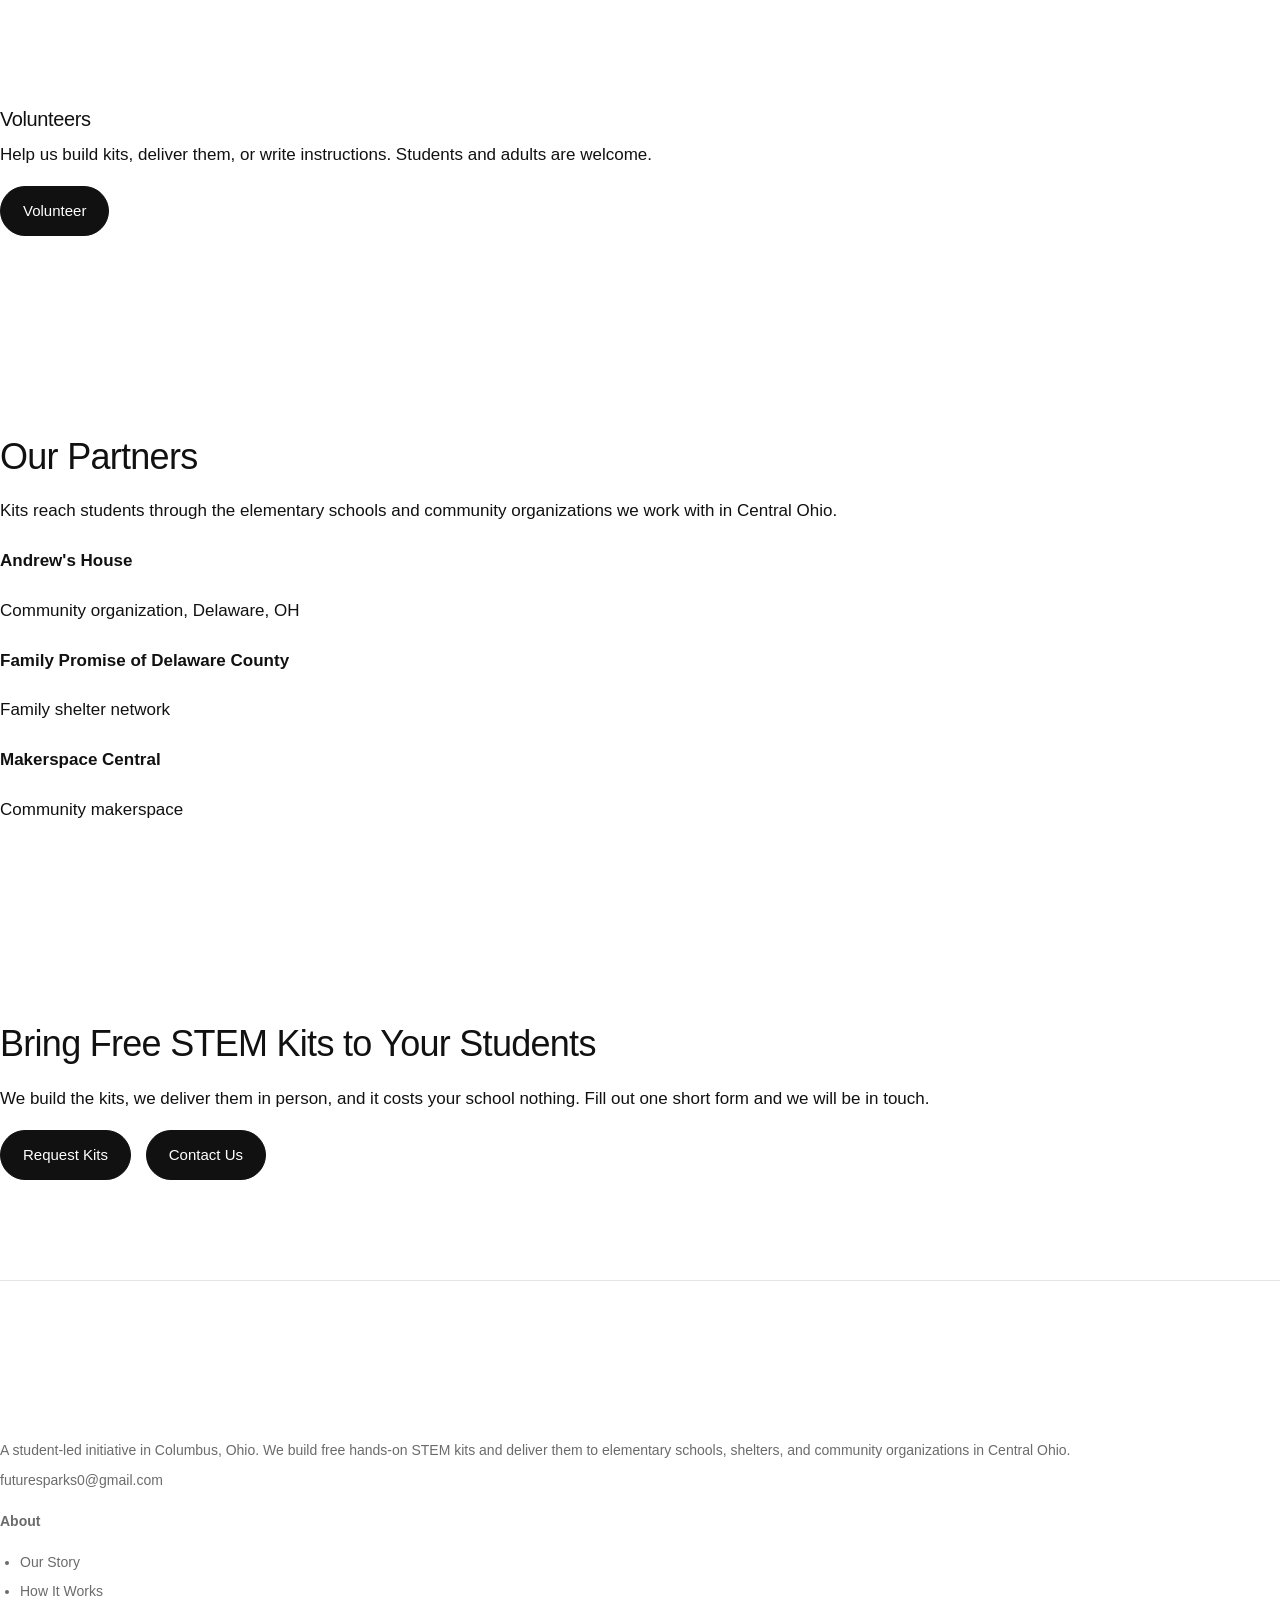
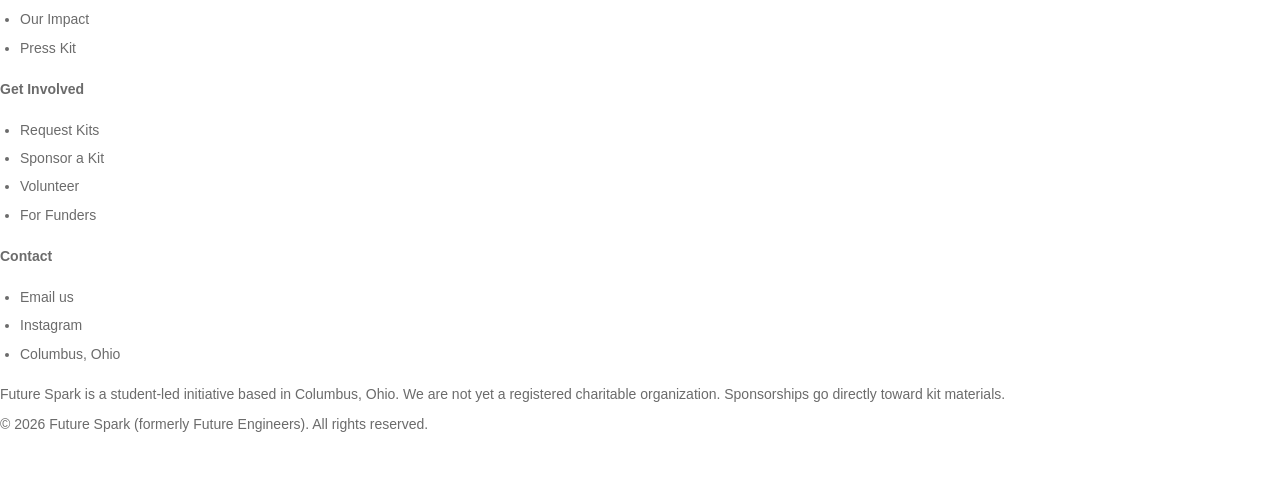
==== commit 71ecf480: "WIP: rebuild as a simpler multi-page site with the team's photos (not deployable yet) Work in progre" ====
--- a/index.html
+++ b/index.html
@@ -1,3 +1,231 @@
-<!doctype html>
-<html lang="en"><head><meta charset="utf-8"><title>Future Spark</title><meta http-equiv="refresh" content="0; url=future-spark.html"><link rel="canonical" href="future-spark.html"></head>
-<body><p>Redirecting to <a href="future-spark.html">the Future Spark site</a>.</p></body></html>
+<!DOCTYPE html>
+<html lang="en">
+<head>
+<meta charset="UTF-8">
+<meta name="viewport" content="width=device-width, initial-scale=1.0">
+<title>Future Spark | Free Hands-On STEM Kits for Elementary Schools in Ohio</title>
+<meta name="description" content="Future Spark is a student-led initiative in Columbus, Ohio. We build free hands-on STEM kits and deliver them to under-resourced elementary schools. 300 kits so far.">
+<link rel="icon" type="image/svg+xml" href="images/favicon.svg">
+<meta property="og:type" content="website">
+<meta property="og:title" content="Future Spark | Free Hands-On STEM Kits for Elementary Schools in Ohio">
+<meta property="og:description" content="Future Spark is a student-led initiative in Columbus, Ohio. We build free hands-on STEM kits and deliver them to under-resourced elementary schools. 300 kits so far.">
+<meta property="og:image" content="images/box-of-kits-wide.jpg">
+<link rel="preconnect" href="https://fonts.googleapis.com">
+<link rel="preconnect" href="https://fonts.gstatic.com" crossorigin>
+<link href="https://fonts.googleapis.com/css2?family=Montserrat:wght@600;700&family=Open+Sans:wght@400;600;700&display=swap" rel="stylesheet">
+<link rel="stylesheet" href="css/styles.css">
+</head>
+<body class="page-index">
+<header class="site-header">
+  <div class="container">
+    <a class="logo" href="index.html"><img src="images/mark.svg" alt="">Future Spark</a>
+    <button class="menu-toggle" id="menuToggle" aria-label="Open menu" aria-expanded="false" aria-controls="mainNav"><span></span><span></span><span></span></button>
+    <nav class="main-nav" id="mainNav" aria-label="Main menu">
+      <ul>
+      <li><a href="index.html" class="active">Home</a></li>
+      <li><a href="about.html">About</a></li>
+      <li><a href="how-it-works.html">How It Works</a></li>
+      <li><a href="impact.html">Impact</a></li>
+      <li><a href="get-involved.html">Get Involved</a></li>
+      <li><a href="for-funders.html">For Funders</a></li>
+      <li><a href="contact.html">Contact</a></li>
+      <li><a class="btn btn-orange" href="get-involved.html#sponsor">Sponsor a Kit</a></li>
+      </ul>
+    </nav>
+  </div>
+</header>
+
+<section class="hero">
+  <div class="container">
+    <h1>Free STEM Kits for Elementary Schools in Central Ohio</h1>
+    <p>We are a group of high school students in Columbus who design, build, and deliver hands-on STEM kits to under-resourced elementary schools, shelters, and community organizations. Every kit is free.</p>
+    <a class="btn btn-orange" href="get-involved.html#request">Request Kits for Your School</a>
+    <a class="btn btn-outline-white" href="get-involved.html#sponsor">Sponsor a Kit</a>
+  </div>
+</section>
+
+<section class="section">
+  <div class="container">
+    <div class="section-title">
+      <h2>What We Do</h2>
+      <p>Kids often decide they are "not an engineering person" before they have ever built anything. Our kits give them a chance to try.</p>
+    </div>
+    <div class="cols-3">
+      <div class="card">
+        <div class="icon"><svg viewBox="0 0 24 24" fill="none" stroke="currentColor" stroke-width="2" stroke-linecap="round" stroke-linejoin="round"><path d="M21 8l-9-5-9 5v8l9 5 9-5V8z"/><path d="M3 8l9 5 9-5M12 13v8"/></svg></div>
+        <h3>We Build the Kits</h3>
+        <p>Our students design and hand-assemble every kit. Each one contains two hands-on activities, all the materials, and step-by-step instructions.</p>
+      </div>
+      <div class="card">
+        <div class="icon"><svg viewBox="0 0 24 24" fill="none" stroke="currentColor" stroke-width="2" stroke-linecap="round" stroke-linejoin="round"><path d="M3 10l9-6 9 6"/><path d="M5 9v11h14V9"/><path d="M10 20v-6h4v6"/></svg></div>
+        <h3>Schools Tell Us Their Numbers</h3>
+        <p>Elementary schools, shelters, and community organizations let us know how many students they serve. That is all we need from them.</p>
+      </div>
+      <div class="card">
+        <div class="icon"><svg viewBox="0 0 24 24" fill="none" stroke="currentColor" stroke-width="2" stroke-linecap="round" stroke-linejoin="round"><path d="M1 6h13v10H1zM14 10h4l4 4v2h-8z"/><circle cx="5" cy="18" r="2"/><circle cx="18" cy="18" r="2"/></svg></div>
+        <h3>We Deliver, Free of Charge</h3>
+        <p>We bring the kits in person. There is no cost to the school, the family, or the student.</p>
+      </div>
+    </div>
+  </div>
+</section>
+
+<section class="section section-blue">
+  <div class="container">
+    <div class="stats">
+      <div><div class="stat-number">300</div><div class="stat-label">Kits built and delivered</div><div class="stat-note">as of September 2026</div></div>
+      <div><div class="stat-number">3</div><div class="stat-label">Elementary schools</div><div class="stat-note">in Central Ohio</div></div>
+      <div><div class="stat-number">3</div><div class="stat-label">Community organizations</div><div class="stat-note">shelters and a makerspace</div></div>
+      <div><div class="stat-number">$0</div><div class="stat-label">Cost to students</div><div class="stat-note">and to schools</div></div>
+    </div>
+  </div>
+</section>
+
+<section class="section">
+  <div class="container">
+    <div class="cols-2">
+      <div>
+        <img class="photo photo-wide" src="images/sail-car-kit-wide.jpg" alt="A packed Future Spark kit with an Engineering Sail Car Kit instruction card inside a sealed bag">
+      </div>
+      <div>
+        <h2>What's in a Kit</h2>
+        <p>Every kit comes in a sealed bag with everything a student needs to complete two hands-on activities on their own. One of our builds is a sail car: a wooden frame, wheels, and a sail that kids assemble and race.</p>
+        <ul class="check-list">
+          <li>Two hands-on activities</li>
+          <li>All parts and materials included</li>
+          <li>Step-by-step instructions written for kids</li>
+          <li>Packed by hand by our students</li>
+        </ul>
+        <p><strong>$25 covers the materials for one kit.</strong> Our students donate their time to design, assemble, and deliver them.</p>
+        <a class="btn btn-blue" href="how-it-works.html">Learn How It Works</a>
+      </div>
+    </div>
+  </div>
+</section>
+
+<section class="section section-gray">
+  <div class="container">
+    <div class="cols-2">
+      <div>
+        <h2>Our Story</h2>
+        <p>Future Spark started as a class project. Our founder, Satvik Surapaneni, was asked in an English class to find a gap for marginalized students in the community and bridge it.</p>
+        <p>The gap he kept seeing was simple: lots of kids never get the chance to build a circuit or design a bridge, so they never find out whether they like it. We started building kits on the living room floor and delivering them to schools ourselves.</p>
+        <blockquote>You don't know whether you like something until you try it. We make sure every kid gets to try.<cite>Satvik Surapaneni, Founder</cite></blockquote>
+        <a class="btn btn-outline" href="about.html">Read More About Us</a>
+      </div>
+      <div>
+        <img class="photo photo-wide" src="images/build-night-wide.jpg" alt="Two Future Spark students sitting on a living room floor sealing STEM kits into bags">
+      </div>
+    </div>
+  </div>
+</section>
+
+<section class="section">
+  <div class="container">
+    <div class="progress-box">
+      <h2>Our Goal: 1,000 Kits</h2>
+      <p class="lead">We have built and delivered 300 kits so far. Our next goal is 1,000 kits for ten or more elementary schools across Ohio.</p>
+      <div class="progress"><div class="progress-bar" style="width: 30%"></div></div>
+      <div class="progress-labels"><span>300 kits delivered</span><span>30%</span><span>Goal: 1,000 kits</span></div>
+      <div class="btn-row" style="margin-top: 24px">
+        <a class="btn btn-orange" href="get-involved.html#sponsor">Sponsor a Kit</a>
+      </div>
+    </div>
+  </div>
+</section>
+
+<section class="section section-gray">
+  <div class="container">
+    <div class="section-title">
+      <h2>Get Involved</h2>
+      <p>There are three ways to help put a kit on a student's desk.</p>
+    </div>
+    <div class="cols-3">
+      <div class="card">
+        <div class="icon"><svg viewBox="0 0 24 24" fill="none" stroke="currentColor" stroke-width="2" stroke-linecap="round" stroke-linejoin="round"><path d="M3 10l9-6 9 6"/><path d="M5 9v11h14V9"/><path d="M10 20v-6h4v6"/></svg></div>
+        <h3>Schools &amp; Organizations</h3>
+        <p>Tell us how many students you serve and we will bring the kits. It costs you nothing and takes one short form.</p>
+        <a class="btn btn-blue" href="get-involved.html#request">Request Kits</a>
+      </div>
+      <div class="card">
+        <div class="icon"><svg viewBox="0 0 24 24" fill="none" stroke="currentColor" stroke-width="2" stroke-linecap="round" stroke-linejoin="round"><path d="M12 21s-7-4.5-9.5-9A5.5 5.5 0 0 1 12 6a5.5 5.5 0 0 1 9.5 6c-2.5 4.5-9.5 9-9.5 9z"/></svg></div>
+        <h3>Sponsors</h3>
+        <p>$25 makes one kit. $250 makes a classroom set of ten. Every dollar goes toward materials.</p>
+        <a class="btn btn-orange" href="get-involved.html#sponsor">Sponsor a Kit</a>
+      </div>
+      <div class="card">
+        <div class="icon"><svg viewBox="0 0 24 24" fill="none" stroke="currentColor" stroke-width="2" stroke-linecap="round" stroke-linejoin="round"><path d="M12 5v14M5 12h14"/></svg></div>
+        <h3>Volunteers</h3>
+        <p>Help us build kits, deliver them, or write instructions. Students and adults are welcome.</p>
+        <a class="btn btn-outline" href="get-involved.html#volunteer">Volunteer</a>
+      </div>
+    </div>
+  </div>
+</section>
+
+<section class="section">
+  <div class="container">
+    <div class="section-title">
+      <h2>Our Partners</h2>
+      <p>Kits reach students through the elementary schools and community organizations we work with in Central Ohio.</p>
+    </div>
+    <div class="partner-list">
+      <div class="partner"><h4>Andrew's House</h4><p>Community organization, Delaware, OH</p></div>
+      <div class="partner"><h4>Family Promise of Delaware County</h4><p>Family shelter network</p></div>
+      <div class="partner"><h4>Makerspace Central</h4><p>Community makerspace</p></div>
+    </div>
+  </div>
+</section>
+
+<section class="cta-band">
+  <div class="container">
+    <h2>Bring Free STEM Kits to Your Students</h2>
+    <p>We build the kits, we deliver them in person, and it costs your school nothing. Fill out one short form and we will be in touch.</p>
+    <a class="btn btn-orange" href="get-involved.html#request">Request Kits</a>
+    <a class="btn btn-outline-white" href="contact.html">Contact Us</a>
+  </div>
+</section>
+<footer class="site-footer">
+  <div class="container">
+    <div class="footer-cols">
+      <div>
+        <a class="logo" href="index.html"><img src="images/logo-white.svg" alt="Future Spark"></a>
+        <p>A student-led initiative in Columbus, Ohio. We build free hands-on STEM kits and deliver them to elementary schools, shelters, and community organizations in Central Ohio.</p>
+        <p><a href="mailto:futuresparks0@gmail.com">futuresparks0@gmail.com</a></p>
+      </div>
+      <div>
+        <h4>About</h4>
+        <ul>
+          <li><a href="about.html">Our Story</a></li>
+          <li><a href="how-it-works.html">How It Works</a></li>
+          <li><a href="impact.html">Our Impact</a></li>
+          <li><a href="press.html">Press Kit</a></li>
+        </ul>
+      </div>
+      <div>
+        <h4>Get Involved</h4>
+        <ul>
+          <li><a href="get-involved.html#request">Request Kits</a></li>
+          <li><a href="get-involved.html#sponsor">Sponsor a Kit</a></li>
+          <li><a href="get-involved.html#volunteer">Volunteer</a></li>
+          <li><a href="for-funders.html">For Funders</a></li>
+        </ul>
+      </div>
+      <div>
+        <h4>Contact</h4>
+        <ul>
+          <li><a href="mailto:futuresparks0@gmail.com">Email us</a></li>
+          <li><a href="https://www.instagram.com/ohs_future_engineers" target="_blank" rel="noopener">Instagram</a></li>
+          <li>Columbus, Ohio</li>
+        </ul>
+      </div>
+    </div>
+    <div class="footer-bottom">
+      <p>Future Spark is a student-led initiative based in Columbus, Ohio. We are not yet a registered charitable organization. Sponsorships go directly toward kit materials.</p>
+      <p>&copy; <span id="year">2026</span> Future Spark (formerly Future Engineers). All rights reserved.</p>
+    </div>
+  </div>
+</footer>
+<script src="js/main.js"></script>
+</body>
+</html>
--- a/css/styles.css
+++ b/css/styles.css
@@ -0,0 +1,157 @@
+/* Future Spark */
+
+:root {
+  --black: #111111;
+  --gray: #6b6b6b;
+  --light: #f5f5f5;
+  --line: #e5e5e5;
+  --white: #ffffff;
+}
+
+* { box-sizing: border-box; }
+html { scroll-behavior: smooth; }
+body {
+  margin: 0;
+  font-family: "Inter", -apple-system, BlinkMacSystemFont, "Segoe UI", Helvetica, Arial, sans-serif;
+  font-size: 17px;
+  line-height: 1.6;
+  color: var(--black);
+  background: var(--white);
+  -webkit-font-smoothing: antialiased;
+}
+h1, h2, h3 { font-weight: 500; letter-spacing: -0.02em; line-height: 1.15; margin: 0 0 20px; }
+h1 { font-size: 56px; }
+h2 { font-size: 36px; }
+h3 { font-size: 20px; margin-bottom: 10px; }
+p { margin: 0 0 18px; }
+p:last-child { margin-bottom: 0; }
+a { color: var(--black); }
+img { max-width: 100%; height: auto; display: block; }
+ul { padding-left: 20px; margin: 0 0 18px; }
+li { margin-bottom: 6px; }
+.gray { color: var(--gray); }
+.small { font-size: 15px; }
+
+.wrap { max-width: 1200px; margin: 0 auto; padding: 0 32px; }
+.narrow { max-width: 760px; }
+section { padding: 100px 0; }
+section.tight { padding: 60px 0; }
+.rule { border-top: 1px solid var(--line); }
+
+/* Header */
+header { position: sticky; top: 0; background: rgba(255,255,255,0.92); backdrop-filter: blur(6px); z-index: 10; }
+header .wrap { display: flex; align-items: center; justify-content: space-between; height: 64px; }
+.brand { font-weight: 600; text-decoration: none; font-size: 17px; letter-spacing: -0.01em; }
+nav ul { display: flex; gap: 32px; list-style: none; margin: 0; padding: 0; }
+nav a { text-decoration: none; color: var(--gray); font-size: 15px; }
+nav a:hover, nav a.active { color: var(--black); }
+.menu-btn { display: none; background: none; border: 0; font: inherit; font-size: 15px; cursor: pointer; padding: 8px 0; }
+
+/* Buttons */
+.btn { display: inline-block; background: var(--black); color: #fff; text-decoration: none; padding: 12px 22px; border-radius: 999px; font-size: 15px; border: 1px solid var(--black); cursor: pointer; font-family: inherit; }
+.btn:hover { background: #333; }
+.btn.light { background: #fff; color: var(--black); }
+.btn.light:hover { background: var(--light); }
+.btn + .btn { margin-left: 10px; }
+.link { text-decoration: underline; text-underline-offset: 4px; }
+
+/* Hero */
+.hero { padding: 0; }
+.hero img { width: 100%; height: 78vh; min-height: 420px; object-fit: cover; }
+.hero-text { padding: 56px 0 0; }
+.hero-text h1 { max-width: 16ch; }
+.hero-text p { max-width: 560px; font-size: 20px; color: var(--gray); }
+
+/* Statement */
+.statement h2 { font-size: 44px; max-width: 22ch; }
+
+/* Columns */
+.cols { display: grid; grid-template-columns: repeat(3, 1fr); gap: 48px; }
+.cols-2 { display: grid; grid-template-columns: 1fr 1fr; gap: 64px; align-items: center; }
+.cols-2.top { align-items: start; }
+.photo { width: 100%; aspect-ratio: 4 / 3; object-fit: cover; }
+.photo.tall { aspect-ratio: 3 / 4; }
+
+/* Numbers */
+.numbers { display: grid; grid-template-columns: repeat(4, 1fr); gap: 32px; }
+.numbers strong { display: block; font-size: 48px; font-weight: 500; letter-spacing: -0.03em; line-height: 1; margin-bottom: 8px; }
+.numbers span { color: var(--gray); font-size: 15px; }
+
+/* Progress */
+.bar { height: 6px; background: var(--line); border-radius: 3px; overflow: hidden; margin: 18px 0 8px; max-width: 560px; }
+.bar div { height: 100%; background: var(--black); }
+
+/* Lists */
+.plain { list-style: none; padding: 0; }
+.plain li { padding: 14px 0; border-top: 1px solid var(--line); }
+.plain li:last-child { border-bottom: 1px solid var(--line); }
+.plain strong { display: block; font-weight: 500; }
+.plain span { color: var(--gray); font-size: 15px; }
+
+/* Forms */
+label { display: block; font-size: 14px; color: var(--gray); margin-bottom: 6px; }
+input, select, textarea { width: 100%; font: inherit; font-size: 16px; padding: 12px 14px; border: 1px solid #cfcfcf; border-radius: 6px; background: #fff; color: var(--black); }
+input:focus, select:focus, textarea:focus { outline: 2px solid var(--black); outline-offset: 1px; border-color: var(--black); }
+textarea { min-height: 120px; resize: vertical; }
+.field { margin-bottom: 18px; }
+.two { display: grid; grid-template-columns: 1fr 1fr; gap: 18px; }
+.note { font-size: 14px; color: var(--gray); margin-top: 12px; }
+.msg { display: none; margin-top: 14px; font-size: 15px; }
+.msg.show { display: block; }
+
+/* Sponsor */
+.amounts { display: flex; flex-wrap: wrap; gap: 10px; margin-bottom: 20px; }
+.amount { font: inherit; padding: 10px 18px; border: 1px solid #cfcfcf; border-radius: 999px; background: #fff; cursor: pointer; }
+.amount.selected { border-color: var(--black); background: var(--black); color: #fff; }
+.zelle { border: 1px solid var(--line); border-radius: 8px; padding: 24px; }
+.zelle strong.num { display: block; font-size: 28px; font-weight: 500; letter-spacing: -0.02em; margin: 6px 0 12px; }
+
+/* Table */
+table { width: 100%; border-collapse: collapse; font-size: 15px; }
+th, td { text-align: left; vertical-align: top; padding: 12px 12px 12px 0; border-bottom: 1px solid var(--line); }
+th { font-weight: 500; color: var(--gray); font-size: 13px; text-transform: uppercase; letter-spacing: 0.04em; }
+
+/* Footer */
+footer { padding: 48px 0; border-top: 1px solid var(--line); font-size: 14px; color: var(--gray); }
+footer .wrap { display: flex; justify-content: space-between; gap: 32px; flex-wrap: wrap; }
+footer a { color: var(--gray); text-decoration: none; margin-right: 20px; }
+footer a:hover { color: var(--black); }
+footer p { margin: 0 0 8px; }
+
+@media (max-width: 900px) {
+  h1 { font-size: 40px; }
+  .statement h2 { font-size: 32px; }
+  .cols, .cols-2 { grid-template-columns: 1fr; gap: 32px; }
+  .numbers { grid-template-columns: 1fr 1fr; }
+  section { padding: 64px 0; }
+  .menu-btn { display: block; }
+  nav { display: none; position: absolute; top: 64px; left: 0; right: 0; background: #fff; border-bottom: 1px solid var(--line); padding: 8px 32px 20px; }
+  nav.open { display: block; }
+  nav ul { flex-direction: column; gap: 4px; }
+  nav a { display: block; padding: 10px 0; font-size: 17px; }
+}
+@media (max-width: 600px) {
+  .wrap { padding: 0 20px; }
+  h1 { font-size: 34px; }
+  h2 { font-size: 28px; }
+  .hero img { height: 60vh; }
+  .hero-text p { font-size: 18px; }
+  .two { grid-template-columns: 1fr; }
+  .btn { display: block; text-align: center; }
+  .btn + .btn { margin: 10px 0 0; }
+  nav { padding: 8px 20px 20px; }
+}
+
+/* Print: the For Funders page prints as one sheet */
+@media print {
+  @page { size: letter; margin: 0.6in; }
+  body { font-size: 11px; line-height: 1.4; }
+  header, footer, .no-print { display: none !important; }
+  section { padding: 10px 0; }
+  h1 { font-size: 22px; margin-bottom: 8px; }
+  h2 { font-size: 15px; margin-bottom: 6px; }
+  h3 { font-size: 12px; }
+  .cols-2 { gap: 20px; align-items: start; }
+  th, td { padding: 5px 6px 5px 0; font-size: 10px; }
+  .wrap { max-width: none; padding: 0; }
+}
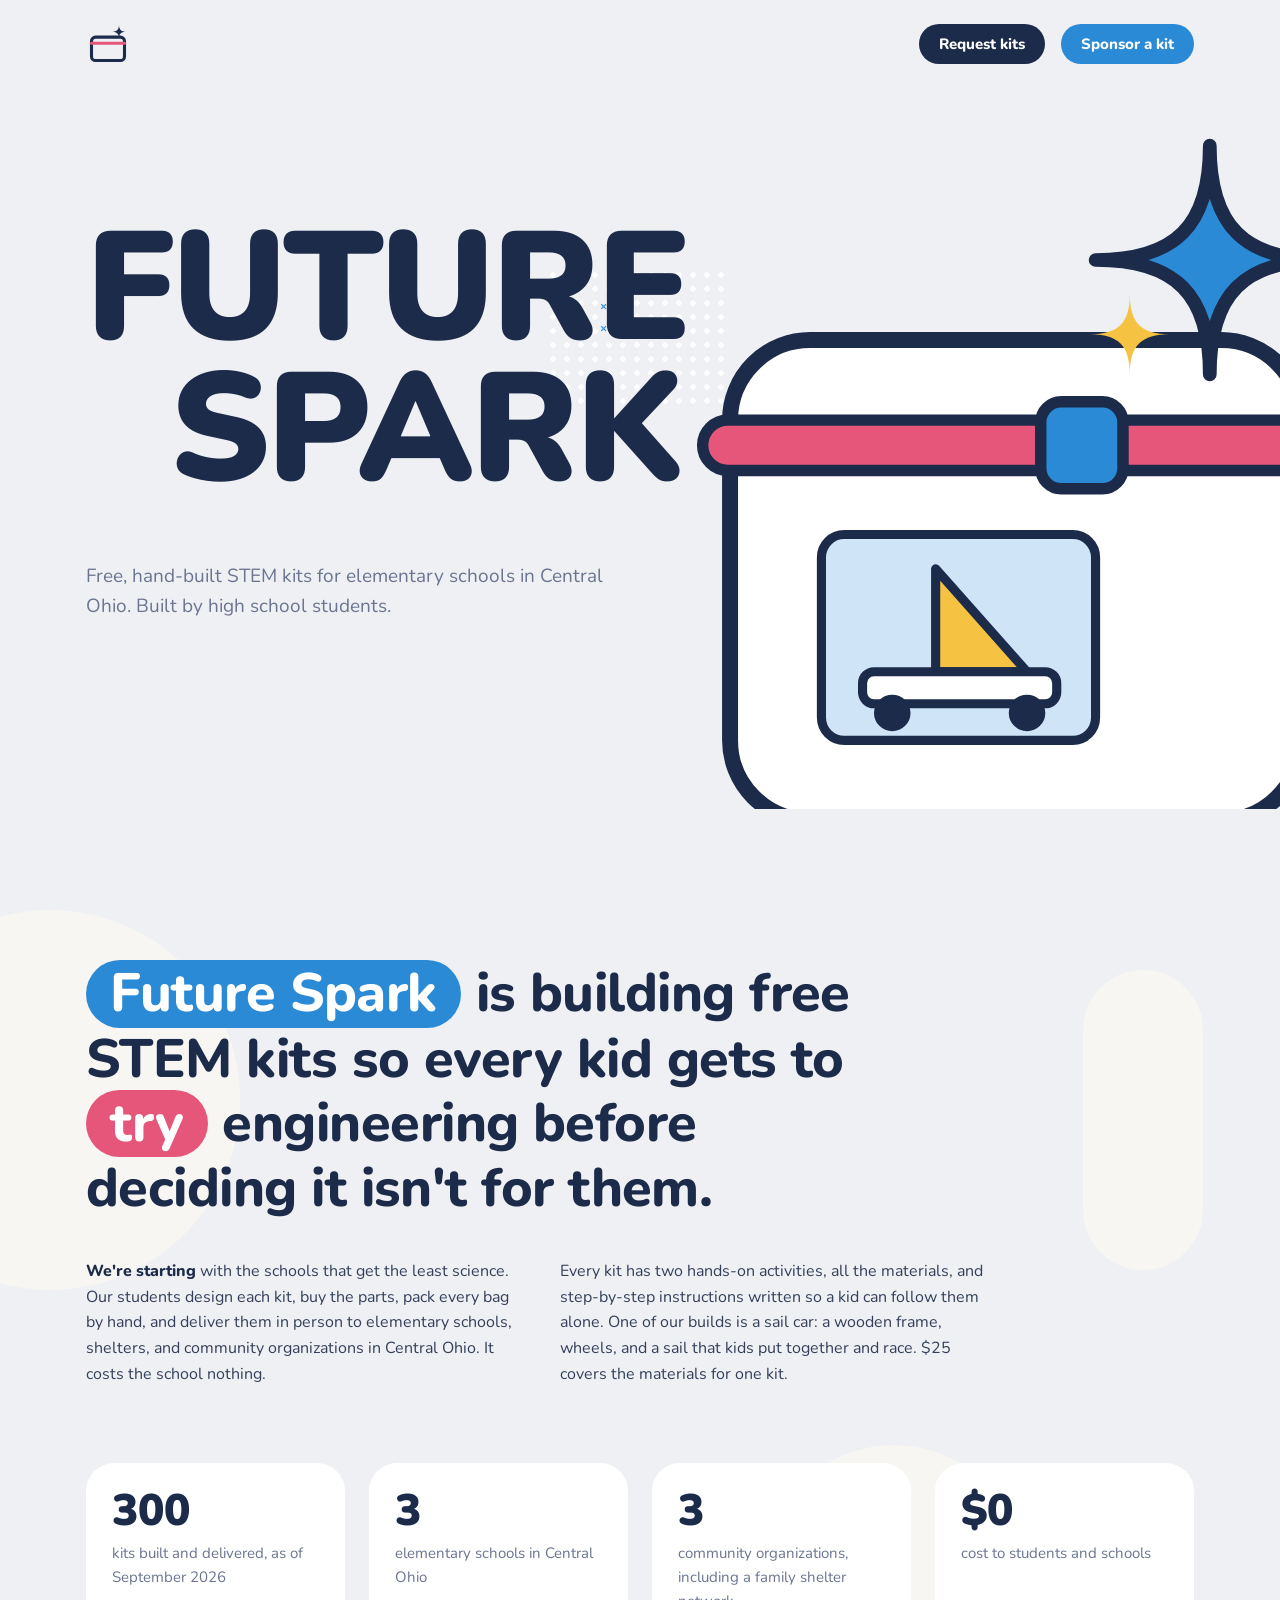
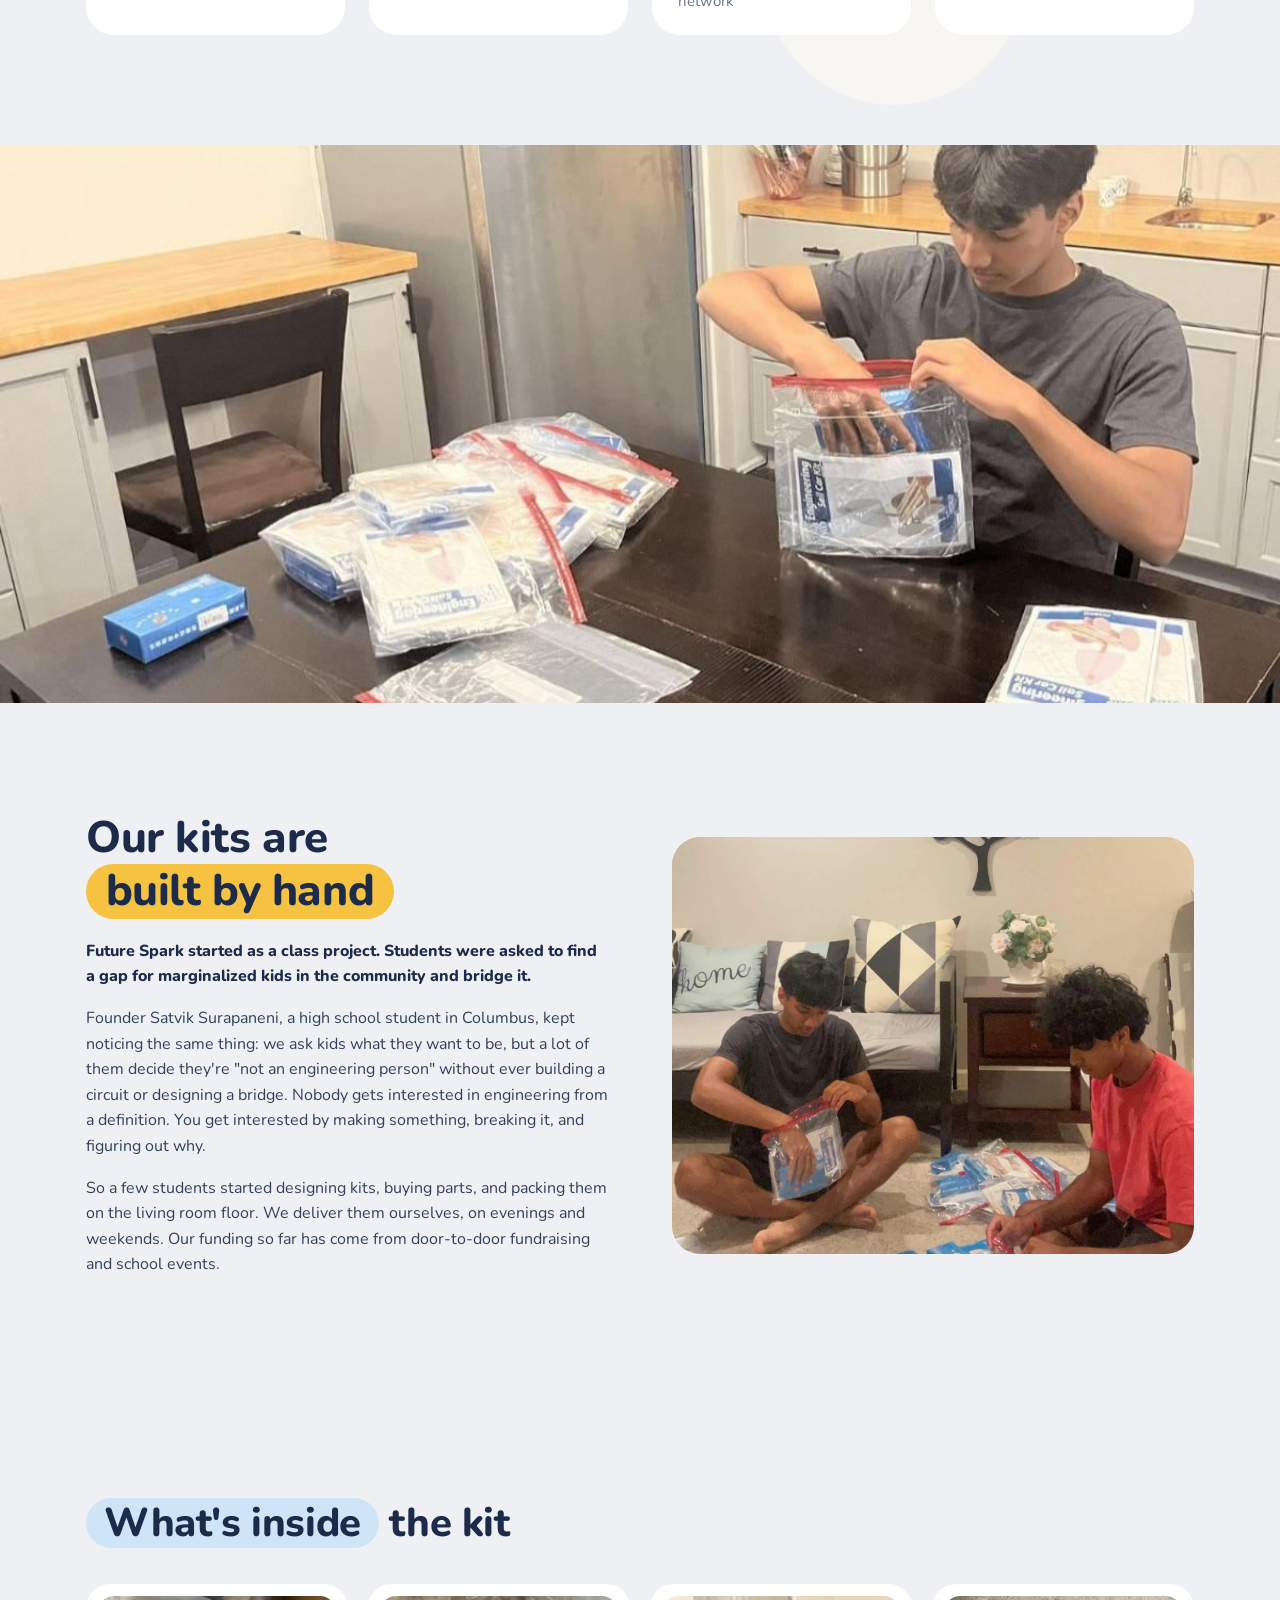
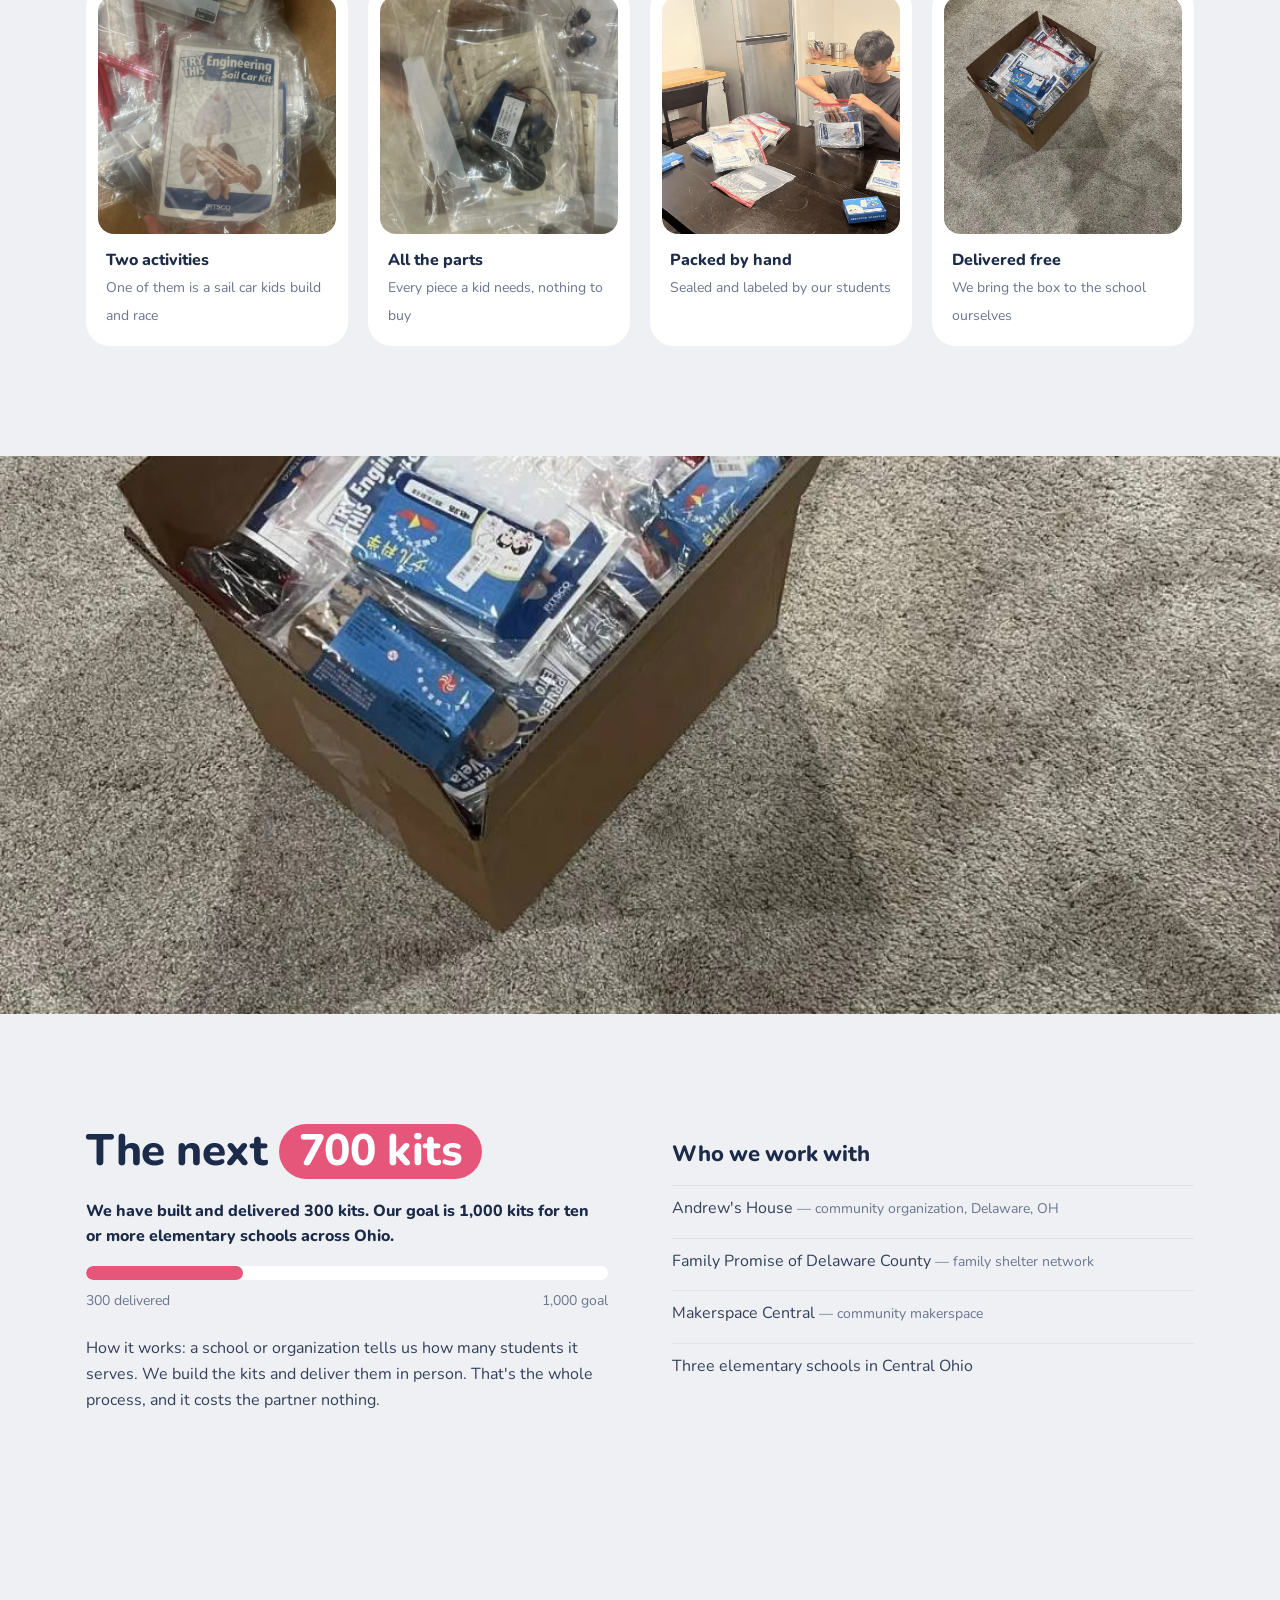
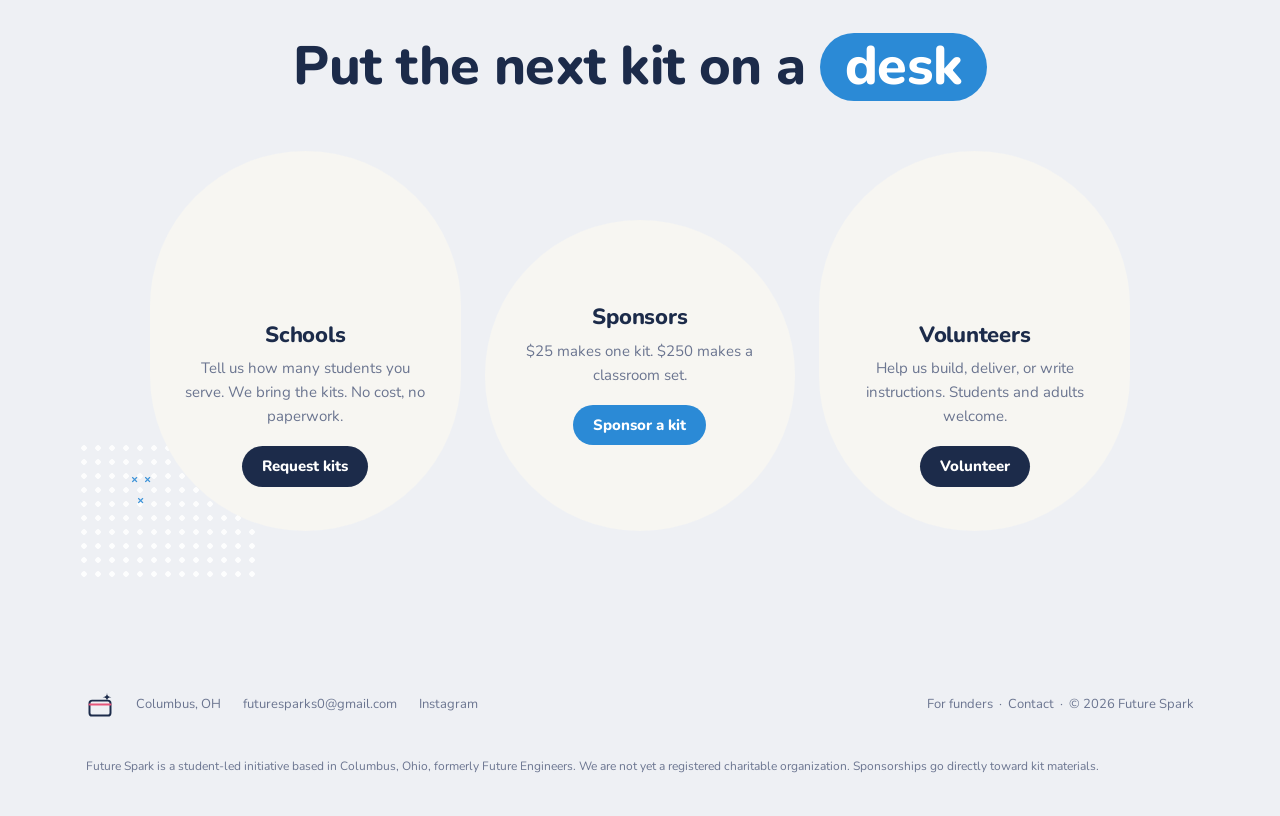
==== commit a67d88ec: "Rebuild as a four-page site modeled on the reference layout, using the team's photos Home, Get invol" ====
--- a/index.html
+++ b/index.html
@@ -3,227 +3,141 @@
 <head>
 <meta charset="UTF-8">
 <meta name="viewport" content="width=device-width, initial-scale=1.0">
-<title>Future Spark | Free Hands-On STEM Kits for Elementary Schools in Ohio</title>
-<meta name="description" content="Future Spark is a student-led initiative in Columbus, Ohio. We build free hands-on STEM kits and deliver them to under-resourced elementary schools. 300 kits so far.">
+<title>Future Spark | Free hands-on STEM kits for elementary schools in Ohio</title>
+<meta name="description" content="Future Spark is a student-led initiative in Columbus, Ohio. High school students build free hands-on STEM kits and deliver them to elementary schools. 300 kits so far.">
 <link rel="icon" type="image/svg+xml" href="images/favicon.svg">
 <meta property="og:type" content="website">
-<meta property="og:title" content="Future Spark | Free Hands-On STEM Kits for Elementary Schools in Ohio">
-<meta property="og:description" content="Future Spark is a student-led initiative in Columbus, Ohio. We build free hands-on STEM kits and deliver them to under-resourced elementary schools. 300 kits so far.">
+<meta property="og:title" content="Future Spark | Free hands-on STEM kits for elementary schools in Ohio">
+<meta property="og:description" content="Future Spark is a student-led initiative in Columbus, Ohio. High school students build free hands-on STEM kits and deliver them to elementary schools. 300 kits so far.">
 <meta property="og:image" content="images/box-of-kits-wide.jpg">
 <link rel="preconnect" href="https://fonts.googleapis.com">
 <link rel="preconnect" href="https://fonts.gstatic.com" crossorigin>
-<link href="https://fonts.googleapis.com/css2?family=Montserrat:wght@600;700&family=Open+Sans:wght@400;600;700&display=swap" rel="stylesheet">
+<link href="https://fonts.googleapis.com/css2?family=Nunito:wght@400;600;800;900&display=swap" rel="stylesheet">
 <link rel="stylesheet" href="css/styles.css">
 </head>
-<body class="page-index">
-<header class="site-header">
-  <div class="container">
-    <a class="logo" href="index.html"><img src="images/mark.svg" alt="">Future Spark</a>
-    <button class="menu-toggle" id="menuToggle" aria-label="Open menu" aria-expanded="false" aria-controls="mainNav"><span></span><span></span><span></span></button>
-    <nav class="main-nav" id="mainNav" aria-label="Main menu">
-      <ul>
-      <li><a href="index.html" class="active">Home</a></li>
-      <li><a href="about.html">About</a></li>
-      <li><a href="how-it-works.html">How It Works</a></li>
-      <li><a href="impact.html">Impact</a></li>
-      <li><a href="get-involved.html">Get Involved</a></li>
-      <li><a href="for-funders.html">For Funders</a></li>
-      <li><a href="contact.html">Contact</a></li>
-      <li><a class="btn btn-orange" href="get-involved.html#sponsor">Sponsor a Kit</a></li>
-      </ul>
-    </nav>
+<body>
+<header>
+  <div class="wrap">
+    <a class="mark" href="index.html" aria-label="Future Spark home"><img src="images/mark.svg" alt=""></a>
+    <div class="actions">
+      <a class="btn btn-navy" href="get-involved.html#request">Request kits</a>
+      <a class="btn btn-blue" href="get-involved.html#sponsor">Sponsor a kit</a>
+    </div>
   </div>
 </header>
 
 <section class="hero">
-  <div class="container">
-    <h1>Free STEM Kits for Elementary Schools in Central Ohio</h1>
-    <p>We are a group of high school students in Columbus who design, build, and deliver hands-on STEM kits to under-resourced elementary schools, shelters, and community organizations. Every kit is free.</p>
-    <a class="btn btn-orange" href="get-involved.html#request">Request Kits for Your School</a>
-    <a class="btn btn-outline-white" href="get-involved.html#sponsor">Sponsor a Kit</a>
+  <div class="wrap">
+    <div class="hero-art"><img src="images/hero-kit.svg" alt=""></div>
+    <div class="dots"></div>
+    <h1 class="wordmark"><span>FUTURE</span><span>SPARK</span></h1>
+    <p class="hero-sub">Free, hand-built STEM kits for elementary schools in Central Ohio. Built by high school students.</p>
   </div>
 </section>
 
-<section class="section">
-  <div class="container">
-    <div class="section-title">
-      <h2>What We Do</h2>
-      <p>Kids often decide they are "not an engineering person" before they have ever built anything. Our kits give them a chance to try.</p>
+<section class="statement">
+  <div class="blob a"></div><div class="blob b"></div><div class="blob c"></div>
+  <div class="wrap">
+    <h2><span class="pill blue">Future Spark</span> is building free STEM kits so every kid gets to <span class="pill pink">try</span> engineering before deciding it isn't for them.</h2>
+    <div class="two">
+      <p><strong>We're starting</strong> with the schools that get the least science. Our students design each kit, buy the parts, pack every bag by hand, and deliver them in person to elementary schools, shelters, and community organizations in Central Ohio. It costs the school nothing.</p>
+      <p>Every kit has two hands-on activities, all the materials, and step-by-step instructions written so a kid can follow them alone. One of our builds is a sail car: a wooden frame, wheels, and a sail that kids put together and race. $25 covers the materials for one kit.</p>
     </div>
-    <div class="cols-3">
-      <div class="card">
-        <div class="icon"><svg viewBox="0 0 24 24" fill="none" stroke="currentColor" stroke-width="2" stroke-linecap="round" stroke-linejoin="round"><path d="M21 8l-9-5-9 5v8l9 5 9-5V8z"/><path d="M3 8l9 5 9-5M12 13v8"/></svg></div>
-        <h3>We Build the Kits</h3>
-        <p>Our students design and hand-assemble every kit. Each one contains two hands-on activities, all the materials, and step-by-step instructions.</p>
+    <div class="numbers">
+      <div><strong>300</strong><span>kits built and delivered, as of September 2026</span></div>
+      <div><strong>3</strong><span>elementary schools in Central Ohio</span></div>
+      <div><strong>3</strong><span>community organizations, including a family shelter network</span></div>
+      <div><strong>$0</strong><span>cost to students and schools</span></div>
+    </div>
+  </div>
+</section>
+
+<section class="band"><img src="images/kit-assembly-hero.jpg" alt="A Future Spark student sealing a kit at a kitchen table with a stack of finished kits beside him"></section>
+
+<section>
+  <div class="wrap split">
+    <div>
+      <h2>Our kits are <span class="pill yellow">built by hand</span></h2>
+      <p class="lead">Future Spark started as a class project. Students were asked to find a gap for marginalized kids in the community and bridge it.</p>
+      <p>Founder Satvik Surapaneni, a high school student in Columbus, kept noticing the same thing: we ask kids what they want to be, but a lot of them decide they're "not an engineering person" without ever building a circuit or designing a bridge. Nobody gets interested in engineering from a definition. You get interested by making something, breaking it, and figuring out why.</p>
+      <p>So a few students started designing kits, buying parts, and packing them on the living room floor. We deliver them ourselves, on evenings and weekends. Our funding so far has come from door-to-door fundraising and school events.</p>
+    </div>
+    <img class="tall" src="images/build-night-wide.jpg" alt="Two Future Spark students sitting on a living room floor sealing kits into bags">
+  </div>
+</section>
+
+<section>
+  <div class="wrap">
+    <h2 class="strip-title"><span class="pill soft-blue">What's inside</span> the kit</h2>
+    <div class="strip">
+      <figure><img src="images/sail-car-kit.jpg" alt="A sealed kit bag with a sail car instruction card"><figcaption><strong>Two activities</strong><span>One of them is a sail car kids build and race</span></figcaption></figure>
+      <figure><img src="images/kit-contents.jpg" alt="Wooden parts, wheels, and a motor in a sealed bag"><figcaption><strong>All the parts</strong><span>Every piece a kid needs, nothing to buy</span></figcaption></figure>
+      <figure><img src="images/kit-assembly.jpg" alt="A student packing a kit at a kitchen table"><figcaption><strong>Packed by hand</strong><span>Sealed and labeled by our students</span></figcaption></figure>
+      <figure><img src="images/box-of-kits.jpg" alt="A cardboard box full of finished kits"><figcaption><strong>Delivered free</strong><span>We bring the box to the school ourselves</span></figcaption></figure>
+    </div>
+  </div>
+</section>
+
+<section class="band"><img src="images/box-of-kits-hero.jpg" alt="A box of sealed kits ready for delivery"></section>
+
+<section>
+  <div class="wrap split">
+    <div>
+      <h2>The next <span class="pill pink">700 kits</span></h2>
+      <p class="lead">We have built and delivered 300 kits. Our goal is 1,000 kits for ten or more elementary schools across Ohio.</p>
+      <div class="progress"><div style="width: 30%"></div></div>
+      <div class="progress-labels"><span>300 delivered</span><span>1,000 goal</span></div>
+      <p style="margin-top: 24px">How it works: a school or organization tells us how many students it serves. We build the kits and deliver them in person. That's the whole process, and it costs the partner nothing.</p>
+    </div>
+    <div>
+      <h3>Who we work with</h3>
+      <ul class="partners">
+        <li>Andrew's House <span>— community organization, Delaware, OH</span></li>
+        <li>Family Promise of Delaware County <span>— family shelter network</span></li>
+        <li>Makerspace Central <span>— community makerspace</span></li>
+        <li>Three elementary schools in Central Ohio</li>
+      </ul>
+    </div>
+  </div>
+</section>
+
+<section class="involve">
+  <div class="dots"></div>
+  <div class="wrap">
+    <h2>Put the next kit on a <span class="pill blue">desk</span></h2>
+    <div class="shapes">
+      <div class="shape">
+        <h3>Schools</h3>
+        <p>Tell us how many students you serve. We bring the kits. No cost, no paperwork.</p>
+        <a class="btn btn-navy" href="get-involved.html#request">Request kits</a>
       </div>
-      <div class="card">
-        <div class="icon"><svg viewBox="0 0 24 24" fill="none" stroke="currentColor" stroke-width="2" stroke-linecap="round" stroke-linejoin="round"><path d="M3 10l9-6 9 6"/><path d="M5 9v11h14V9"/><path d="M10 20v-6h4v6"/></svg></div>
-        <h3>Schools Tell Us Their Numbers</h3>
-        <p>Elementary schools, shelters, and community organizations let us know how many students they serve. That is all we need from them.</p>
+      <div class="shape round">
+        <h3>Sponsors</h3>
+        <p>$25 makes one kit. $250 makes a classroom set.</p>
+        <a class="btn btn-blue" href="get-involved.html#sponsor">Sponsor a kit</a>
       </div>
-      <div class="card">
-        <div class="icon"><svg viewBox="0 0 24 24" fill="none" stroke="currentColor" stroke-width="2" stroke-linecap="round" stroke-linejoin="round"><path d="M1 6h13v10H1zM14 10h4l4 4v2h-8z"/><circle cx="5" cy="18" r="2"/><circle cx="18" cy="18" r="2"/></svg></div>
-        <h3>We Deliver, Free of Charge</h3>
-        <p>We bring the kits in person. There is no cost to the school, the family, or the student.</p>
+      <div class="shape">
+        <h3>Volunteers</h3>
+        <p>Help us build, deliver, or write instructions. Students and adults welcome.</p>
+        <a class="btn btn-navy" href="get-involved.html#volunteer">Volunteer</a>
       </div>
     </div>
   </div>
 </section>
-
-<section class="section section-blue">
-  <div class="container">
-    <div class="stats">
-      <div><div class="stat-number">300</div><div class="stat-label">Kits built and delivered</div><div class="stat-note">as of September 2026</div></div>
-      <div><div class="stat-number">3</div><div class="stat-label">Elementary schools</div><div class="stat-note">in Central Ohio</div></div>
-      <div><div class="stat-number">3</div><div class="stat-label">Community organizations</div><div class="stat-note">shelters and a makerspace</div></div>
-      <div><div class="stat-number">$0</div><div class="stat-label">Cost to students</div><div class="stat-note">and to schools</div></div>
+<footer>
+  <div class="wrap">
+    <div class="left">
+      <a class="mark" href="index.html" aria-label="Future Spark home"><img src="images/mark.svg" alt=""></a>
+      <span>Columbus, OH</span>
+      <a href="mailto:futuresparks0@gmail.com">futuresparks0@gmail.com</a>
+      <a href="https://www.instagram.com/ohs_future_engineers" target="_blank" rel="noopener">Instagram</a>
     </div>
-  </div>
-</section>
-
-<section class="section">
-  <div class="container">
-    <div class="cols-2">
-      <div>
-        <img class="photo photo-wide" src="images/sail-car-kit-wide.jpg" alt="A packed Future Spark kit with an Engineering Sail Car Kit instruction card inside a sealed bag">
-      </div>
-      <div>
-        <h2>What's in a Kit</h2>
-        <p>Every kit comes in a sealed bag with everything a student needs to complete two hands-on activities on their own. One of our builds is a sail car: a wooden frame, wheels, and a sail that kids assemble and race.</p>
-        <ul class="check-list">
-          <li>Two hands-on activities</li>
-          <li>All parts and materials included</li>
-          <li>Step-by-step instructions written for kids</li>
-          <li>Packed by hand by our students</li>
-        </ul>
-        <p><strong>$25 covers the materials for one kit.</strong> Our students donate their time to design, assemble, and deliver them.</p>
-        <a class="btn btn-blue" href="how-it-works.html">Learn How It Works</a>
-      </div>
+    <div>
+      <a href="for-funders.html">For funders</a> &nbsp;&middot;&nbsp;
+      <a href="contact.html">Contact</a> &nbsp;&middot;&nbsp;
+      <span>&copy; <span id="year">2026</span> Future Spark</span>
     </div>
-  </div>
-</section>
-
-<section class="section section-gray">
-  <div class="container">
-    <div class="cols-2">
-      <div>
-        <h2>Our Story</h2>
-        <p>Future Spark started as a class project. Our founder, Satvik Surapaneni, was asked in an English class to find a gap for marginalized students in the community and bridge it.</p>
-        <p>The gap he kept seeing was simple: lots of kids never get the chance to build a circuit or design a bridge, so they never find out whether they like it. We started building kits on the living room floor and delivering them to schools ourselves.</p>
-        <blockquote>You don't know whether you like something until you try it. We make sure every kid gets to try.<cite>Satvik Surapaneni, Founder</cite></blockquote>
-        <a class="btn btn-outline" href="about.html">Read More About Us</a>
-      </div>
-      <div>
-        <img class="photo photo-wide" src="images/build-night-wide.jpg" alt="Two Future Spark students sitting on a living room floor sealing STEM kits into bags">
-      </div>
-    </div>
-  </div>
-</section>
-
-<section class="section">
-  <div class="container">
-    <div class="progress-box">
-      <h2>Our Goal: 1,000 Kits</h2>
-      <p class="lead">We have built and delivered 300 kits so far. Our next goal is 1,000 kits for ten or more elementary schools across Ohio.</p>
-      <div class="progress"><div class="progress-bar" style="width: 30%"></div></div>
-      <div class="progress-labels"><span>300 kits delivered</span><span>30%</span><span>Goal: 1,000 kits</span></div>
-      <div class="btn-row" style="margin-top: 24px">
-        <a class="btn btn-orange" href="get-involved.html#sponsor">Sponsor a Kit</a>
-      </div>
-    </div>
-  </div>
-</section>
-
-<section class="section section-gray">
-  <div class="container">
-    <div class="section-title">
-      <h2>Get Involved</h2>
-      <p>There are three ways to help put a kit on a student's desk.</p>
-    </div>
-    <div class="cols-3">
-      <div class="card">
-        <div class="icon"><svg viewBox="0 0 24 24" fill="none" stroke="currentColor" stroke-width="2" stroke-linecap="round" stroke-linejoin="round"><path d="M3 10l9-6 9 6"/><path d="M5 9v11h14V9"/><path d="M10 20v-6h4v6"/></svg></div>
-        <h3>Schools &amp; Organizations</h3>
-        <p>Tell us how many students you serve and we will bring the kits. It costs you nothing and takes one short form.</p>
-        <a class="btn btn-blue" href="get-involved.html#request">Request Kits</a>
-      </div>
-      <div class="card">
-        <div class="icon"><svg viewBox="0 0 24 24" fill="none" stroke="currentColor" stroke-width="2" stroke-linecap="round" stroke-linejoin="round"><path d="M12 21s-7-4.5-9.5-9A5.5 5.5 0 0 1 12 6a5.5 5.5 0 0 1 9.5 6c-2.5 4.5-9.5 9-9.5 9z"/></svg></div>
-        <h3>Sponsors</h3>
-        <p>$25 makes one kit. $250 makes a classroom set of ten. Every dollar goes toward materials.</p>
-        <a class="btn btn-orange" href="get-involved.html#sponsor">Sponsor a Kit</a>
-      </div>
-      <div class="card">
-        <div class="icon"><svg viewBox="0 0 24 24" fill="none" stroke="currentColor" stroke-width="2" stroke-linecap="round" stroke-linejoin="round"><path d="M12 5v14M5 12h14"/></svg></div>
-        <h3>Volunteers</h3>
-        <p>Help us build kits, deliver them, or write instructions. Students and adults are welcome.</p>
-        <a class="btn btn-outline" href="get-involved.html#volunteer">Volunteer</a>
-      </div>
-    </div>
-  </div>
-</section>
-
-<section class="section">
-  <div class="container">
-    <div class="section-title">
-      <h2>Our Partners</h2>
-      <p>Kits reach students through the elementary schools and community organizations we work with in Central Ohio.</p>
-    </div>
-    <div class="partner-list">
-      <div class="partner"><h4>Andrew's House</h4><p>Community organization, Delaware, OH</p></div>
-      <div class="partner"><h4>Family Promise of Delaware County</h4><p>Family shelter network</p></div>
-      <div class="partner"><h4>Makerspace Central</h4><p>Community makerspace</p></div>
-    </div>
-  </div>
-</section>
-
-<section class="cta-band">
-  <div class="container">
-    <h2>Bring Free STEM Kits to Your Students</h2>
-    <p>We build the kits, we deliver them in person, and it costs your school nothing. Fill out one short form and we will be in touch.</p>
-    <a class="btn btn-orange" href="get-involved.html#request">Request Kits</a>
-    <a class="btn btn-outline-white" href="contact.html">Contact Us</a>
-  </div>
-</section>
-<footer class="site-footer">
-  <div class="container">
-    <div class="footer-cols">
-      <div>
-        <a class="logo" href="index.html"><img src="images/logo-white.svg" alt="Future Spark"></a>
-        <p>A student-led initiative in Columbus, Ohio. We build free hands-on STEM kits and deliver them to elementary schools, shelters, and community organizations in Central Ohio.</p>
-        <p><a href="mailto:futuresparks0@gmail.com">futuresparks0@gmail.com</a></p>
-      </div>
-      <div>
-        <h4>About</h4>
-        <ul>
-          <li><a href="about.html">Our Story</a></li>
-          <li><a href="how-it-works.html">How It Works</a></li>
-          <li><a href="impact.html">Our Impact</a></li>
-          <li><a href="press.html">Press Kit</a></li>
-        </ul>
-      </div>
-      <div>
-        <h4>Get Involved</h4>
-        <ul>
-          <li><a href="get-involved.html#request">Request Kits</a></li>
-          <li><a href="get-involved.html#sponsor">Sponsor a Kit</a></li>
-          <li><a href="get-involved.html#volunteer">Volunteer</a></li>
-          <li><a href="for-funders.html">For Funders</a></li>
-        </ul>
-      </div>
-      <div>
-        <h4>Contact</h4>
-        <ul>
-          <li><a href="mailto:futuresparks0@gmail.com">Email us</a></li>
-          <li><a href="https://www.instagram.com/ohs_future_engineers" target="_blank" rel="noopener">Instagram</a></li>
-          <li>Columbus, Ohio</li>
-        </ul>
-      </div>
-    </div>
-    <div class="footer-bottom">
-      <p>Future Spark is a student-led initiative based in Columbus, Ohio. We are not yet a registered charitable organization. Sponsorships go directly toward kit materials.</p>
-      <p>&copy; <span id="year">2026</span> Future Spark (formerly Future Engineers). All rights reserved.</p>
-    </div>
+    <p class="legal">Future Spark is a student-led initiative based in Columbus, Ohio, formerly Future Engineers. We are not yet a registered charitable organization. Sponsorships go directly toward kit materials.</p>
   </div>
 </footer>
 <script src="js/main.js"></script>
--- a/css/styles.css
+++ b/css/styles.css
@@ -1,10 +1,18 @@
 /* Future Spark */
 
 :root {
-  --black: #111111;
-  --gray: #6b6b6b;
-  --light: #f5f5f5;
-  --line: #e5e5e5;
+  --bg: #eef0f4;
+  --cream: #f7f6f2;
+  --navy: #1c2b4a;
+  --navy-2: #2e3f63;
+  --text: #34405a;
+  --muted: #6b7590;
+  --blue: #2b8ad6;
+  --blue-soft: #cfe5f7;
+  --pink: #e5567a;
+  --pink-soft: #f9d3dc;
+  --yellow: #f5c242;
+  --yellow-soft: #fbe9b4;
   --white: #ffffff;
 }
 
@@ -12,146 +20,209 @@
 html { scroll-behavior: smooth; }
 body {
   margin: 0;
-  font-family: "Inter", -apple-system, BlinkMacSystemFont, "Segoe UI", Helvetica, Arial, sans-serif;
+  font-family: "Nunito", "Segoe UI", Helvetica, Arial, sans-serif;
   font-size: 17px;
   line-height: 1.6;
-  color: var(--black);
-  background: var(--white);
+  color: var(--text);
+  background: var(--bg);
   -webkit-font-smoothing: antialiased;
-}
-h1, h2, h3 { font-weight: 500; letter-spacing: -0.02em; line-height: 1.15; margin: 0 0 20px; }
-h1 { font-size: 56px; }
-h2 { font-size: 36px; }
-h3 { font-size: 20px; margin-bottom: 10px; }
-p { margin: 0 0 18px; }
+  overflow-x: hidden;
+}
+h1, h2, h3 { color: var(--navy); font-weight: 800; line-height: 1.15; margin: 0 0 20px; letter-spacing: -0.01em; }
+h1 { font-size: 64px; }
+h2 { font-size: 40px; }
+h3 { font-size: 22px; margin-bottom: 8px; }
+p { margin: 0 0 16px; }
 p:last-child { margin-bottom: 0; }
-a { color: var(--black); }
+a { color: var(--navy); }
 img { max-width: 100%; height: auto; display: block; }
-ul { padding-left: 20px; margin: 0 0 18px; }
+ul { margin: 0 0 16px; padding-left: 20px; }
 li { margin-bottom: 6px; }
-.gray { color: var(--gray); }
+strong { color: var(--navy); font-weight: 800; }
+.muted { color: var(--muted); }
 .small { font-size: 15px; }
 
-.wrap { max-width: 1200px; margin: 0 auto; padding: 0 32px; }
-.narrow { max-width: 760px; }
-section { padding: 100px 0; }
+.wrap { max-width: 1180px; margin: 0 auto; padding: 0 36px; position: relative; }
+section { position: relative; padding: 110px 0; }
 section.tight { padding: 60px 0; }
-.rule { border-top: 1px solid var(--line); }
+
+/* Pill highlights inside headlines */
+.pill { display: inline-block; padding: 0 0.45em; border-radius: 999px; line-height: 1.25; }
+.pill.blue { background: var(--blue); color: #fff; }
+.pill.pink { background: var(--pink); color: #fff; }
+.pill.yellow { background: var(--yellow); color: var(--navy); }
+.pill.soft-blue { background: var(--blue-soft); color: var(--navy); }
+.pill.soft-pink { background: var(--pink-soft); color: var(--navy); }
+.pill.soft-yellow { background: var(--yellow-soft); color: var(--navy); }
+
+/* Buttons */
+.btn { display: inline-block; padding: 9px 20px; border-radius: 999px; font-weight: 800; font-size: 15px; text-decoration: none; border: 0; cursor: pointer; font-family: inherit; line-height: 1.5; transition: transform 0.15s, background 0.15s; }
+.btn:hover { transform: translateY(-1px); }
+.btn-navy { background: var(--navy); color: #fff; }
+.btn-navy:hover { background: var(--navy-2); }
+.btn-blue { background: var(--blue); color: #fff; }
+.btn-blue:hover { background: #2277bd; }
+.btn-light { background: #fff; color: var(--navy); }
+.btn-light:hover { background: var(--cream); }
+.btn + .btn { margin-left: 8px; }
+.btn.big { padding: 14px 28px; font-size: 17px; }
 
 /* Header */
-header { position: sticky; top: 0; background: rgba(255,255,255,0.92); backdrop-filter: blur(6px); z-index: 10; }
-header .wrap { display: flex; align-items: center; justify-content: space-between; height: 64px; }
-.brand { font-weight: 600; text-decoration: none; font-size: 17px; letter-spacing: -0.01em; }
-nav ul { display: flex; gap: 32px; list-style: none; margin: 0; padding: 0; }
-nav a { text-decoration: none; color: var(--gray); font-size: 15px; }
-nav a:hover, nav a.active { color: var(--black); }
-.menu-btn { display: none; background: none; border: 0; font: inherit; font-size: 15px; cursor: pointer; padding: 8px 0; }
-
-/* Buttons */
-.btn { display: inline-block; background: var(--black); color: #fff; text-decoration: none; padding: 12px 22px; border-radius: 999px; font-size: 15px; border: 1px solid var(--black); cursor: pointer; font-family: inherit; }
-.btn:hover { background: #333; }
-.btn.light { background: #fff; color: var(--black); }
-.btn.light:hover { background: var(--light); }
-.btn + .btn { margin-left: 10px; }
-.link { text-decoration: underline; text-underline-offset: 4px; }
+header { position: sticky; top: 0; z-index: 20; }
+header .wrap { display: flex; align-items: center; justify-content: space-between; padding-top: 22px; padding-bottom: 12px; }
+.mark { display: block; width: 44px; height: 44px; }
+.mark img { width: 100%; height: 100%; }
+.actions { display: flex; gap: 8px; }
+
+/* Decorative dots and blobs */
+.dots { position: absolute; width: 180px; height: 140px; pointer-events: none; opacity: 0.9;
+  background-image: radial-gradient(circle, #fff 2.5px, transparent 3px); background-size: 14px 14px; }
+.dots::after { content: "×  ×\A×"; white-space: pre; position: absolute; left: 30%; top: 20%; color: var(--blue); font-size: 12px; line-height: 1.8; font-weight: 800; }
+.blob { position: absolute; background: var(--cream); border-radius: 999px; pointer-events: none; }
 
 /* Hero */
-.hero { padding: 0; }
-.hero img { width: 100%; height: 78vh; min-height: 420px; object-fit: cover; }
-.hero-text { padding: 56px 0 0; }
-.hero-text h1 { max-width: 16ch; }
-.hero-text p { max-width: 560px; font-size: 20px; color: var(--gray); }
+.hero { padding: 40px 0 0; min-height: 88vh; overflow: hidden; }
+.hero .wrap { min-height: 76vh; }
+.wordmark { position: relative; z-index: 2; padding-top: 100px; }
+.wordmark span { display: block; font-size: clamp(64px, 12vw, 176px); font-weight: 900; line-height: 0.92; color: var(--navy); letter-spacing: -0.02em; }
+.wordmark span + span { margin-left: 0.55em; }
+.hero-art { position: absolute; right: -8%; top: -6%; width: 62%; max-width: 820px; z-index: 1; }
+.hero-art img { width: 100%; }
+.hero .dots { left: 42%; top: 22%; }
+.hero-sub { position: relative; z-index: 2; max-width: 520px; margin-top: 60px; font-size: 19px; color: var(--muted); }
 
 /* Statement */
-.statement h2 { font-size: 44px; max-width: 22ch; }
-
-/* Columns */
-.cols { display: grid; grid-template-columns: repeat(3, 1fr); gap: 48px; }
-.cols-2 { display: grid; grid-template-columns: 1fr 1fr; gap: 64px; align-items: center; }
-.cols-2.top { align-items: start; }
-.photo { width: 100%; aspect-ratio: 4 / 3; object-fit: cover; }
-.photo.tall { aspect-ratio: 3 / 4; }
+.statement { padding-top: 90px; }
+.statement h2 { font-size: clamp(32px, 4.4vw, 54px); max-width: 24ch; margin-bottom: 40px; }
+.statement .two { display: grid; grid-template-columns: 1fr 1fr; gap: 48px; max-width: 900px; font-size: 16px; }
+.statement .blob.a { width: 380px; height: 380px; left: -140px; top: 40px; }
+.statement .blob.b { width: 120px; height: 300px; right: 6%; top: 100px; }
+.statement .blob.c { width: 260px; height: 260px; right: 20%; bottom: 40px; }
 
 /* Numbers */
-.numbers { display: grid; grid-template-columns: repeat(4, 1fr); gap: 32px; }
-.numbers strong { display: block; font-size: 48px; font-weight: 500; letter-spacing: -0.03em; line-height: 1; margin-bottom: 8px; }
-.numbers span { color: var(--gray); font-size: 15px; }
+.numbers { display: grid; grid-template-columns: repeat(4, 1fr); gap: 24px; margin-top: 60px; position: relative; z-index: 1; }
+.numbers div { background: #fff; border-radius: 28px; padding: 26px 26px 22px; }
+.numbers strong { display: block; font-size: 44px; font-weight: 900; line-height: 1; margin-bottom: 8px; color: var(--navy); }
+.numbers span { color: var(--muted); font-size: 15px; display: block; }
+
+/* Full-width photo */
+.band { padding: 0; }
+.band img { width: 100%; height: 62vh; min-height: 360px; max-height: 620px; object-fit: cover; }
+
+/* Split sections */
+.split { display: grid; grid-template-columns: 1fr 1fr; gap: 64px; align-items: center; }
+.split h2 { font-size: clamp(30px, 3.6vw, 44px); }
+.split p { font-size: 16px; }
+.split img { border-radius: 28px; width: 100%; aspect-ratio: 4 / 3; object-fit: cover; }
+.split img.tall { aspect-ratio: 5 / 4; }
+.split .lead { font-weight: 800; color: var(--navy); }
+
+/* Strip of cards (what's inside a kit) */
+.strip-title { margin-bottom: 36px; }
+.strip { display: grid; grid-template-columns: repeat(4, 1fr); gap: 20px; }
+.strip figure { margin: 0; background: #fff; border-radius: 24px; padding: 12px; }
+.strip img { width: 100%; aspect-ratio: 1; object-fit: cover; border-radius: 16px; }
+.strip figcaption { padding: 14px 8px 6px; }
+.strip figcaption strong { display: block; font-size: 16px; }
+.strip figcaption span { font-size: 14px; color: var(--muted); }
 
 /* Progress */
-.bar { height: 6px; background: var(--line); border-radius: 3px; overflow: hidden; margin: 18px 0 8px; max-width: 560px; }
-.bar div { height: 100%; background: var(--black); }
-
-/* Lists */
-.plain { list-style: none; padding: 0; }
-.plain li { padding: 14px 0; border-top: 1px solid var(--line); }
-.plain li:last-child { border-bottom: 1px solid var(--line); }
-.plain strong { display: block; font-weight: 500; }
-.plain span { color: var(--gray); font-size: 15px; }
-
-/* Forms */
-label { display: block; font-size: 14px; color: var(--gray); margin-bottom: 6px; }
-input, select, textarea { width: 100%; font: inherit; font-size: 16px; padding: 12px 14px; border: 1px solid #cfcfcf; border-radius: 6px; background: #fff; color: var(--black); }
-input:focus, select:focus, textarea:focus { outline: 2px solid var(--black); outline-offset: 1px; border-color: var(--black); }
+.progress { height: 14px; background: #fff; border-radius: 999px; overflow: hidden; margin: 14px 0 10px; }
+.progress div { height: 100%; background: var(--pink); border-radius: 999px; }
+.progress-labels { display: flex; justify-content: space-between; font-size: 14px; color: var(--muted); }
+.partners { list-style: none; padding: 0; margin: 18px 0 0; }
+.partners li { padding: 10px 0; border-top: 1px solid #dfe3ea; font-size: 16px; }
+.partners li span { color: var(--muted); font-size: 14px; }
+
+/* Get involved: three pill shapes */
+.involve { text-align: center; padding-bottom: 130px; }
+.involve h2 { font-size: clamp(32px, 4.4vw, 54px); margin-bottom: 50px; }
+.shapes { display: grid; grid-template-columns: 1fr 1fr 1fr; gap: 24px; align-items: end; max-width: 980px; margin: 0 auto; }
+.shape { background: var(--cream); border-radius: 999px; padding: 60px 30px 44px; min-height: 380px; display: flex; flex-direction: column; justify-content: flex-end; align-items: center; text-align: center; }
+.shape.round { border-radius: 50%; min-height: 300px; aspect-ratio: 1; justify-content: center; padding: 40px 28px; }
+.shape h3 { font-size: 22px; }
+.shape p { font-size: 15px; color: var(--muted); margin-bottom: 18px; }
+.involve .dots { left: 6%; bottom: 80px; }
+
+/* Forms (Get involved page) */
+.page-title { padding: 40px 0 20px; }
+.page-title h1 { font-size: clamp(40px, 6vw, 72px); }
+.page-title p { font-size: 19px; color: var(--muted); max-width: 640px; }
+.panel { background: #fff; border-radius: 32px; padding: 40px; }
+.panel h2 { font-size: 30px; }
+label { display: block; font-weight: 800; font-size: 14px; color: var(--navy); margin-bottom: 6px; }
+input, select, textarea { width: 100%; font: inherit; font-size: 16px; padding: 12px 16px; border: 2px solid #e3e6ec; border-radius: 14px; background: var(--bg); color: var(--navy); }
+input:focus, select:focus, textarea:focus { outline: none; border-color: var(--blue); background: #fff; }
 textarea { min-height: 120px; resize: vertical; }
-.field { margin-bottom: 18px; }
-.two { display: grid; grid-template-columns: 1fr 1fr; gap: 18px; }
-.note { font-size: 14px; color: var(--gray); margin-top: 12px; }
-.msg { display: none; margin-top: 14px; font-size: 15px; }
+.field { margin-bottom: 16px; }
+.two-col { display: grid; grid-template-columns: 1fr 1fr; gap: 16px; }
+.note { font-size: 14px; color: var(--muted); margin-top: 12px; }
+.msg { display: none; margin-top: 14px; font-size: 15px; color: var(--navy); }
 .msg.show { display: block; }
-
-/* Sponsor */
-.amounts { display: flex; flex-wrap: wrap; gap: 10px; margin-bottom: 20px; }
-.amount { font: inherit; padding: 10px 18px; border: 1px solid #cfcfcf; border-radius: 999px; background: #fff; cursor: pointer; }
-.amount.selected { border-color: var(--black); background: var(--black); color: #fff; }
-.zelle { border: 1px solid var(--line); border-radius: 8px; padding: 24px; }
-.zelle strong.num { display: block; font-size: 28px; font-weight: 500; letter-spacing: -0.02em; margin: 6px 0 12px; }
-
-/* Table */
+.amounts { display: flex; flex-wrap: wrap; gap: 8px; margin-bottom: 18px; }
+.amount { font: inherit; font-weight: 800; padding: 9px 18px; border: 2px solid #e3e6ec; border-radius: 999px; background: #fff; cursor: pointer; color: var(--navy); }
+.amount.selected { background: var(--pink); border-color: var(--pink); color: #fff; }
+.zelle { background: var(--bg); border-radius: 20px; padding: 22px 24px; }
+.zelle .num { display: block; font-size: 30px; font-weight: 900; color: var(--navy); margin: 4px 0 10px; }
 table { width: 100%; border-collapse: collapse; font-size: 15px; }
-th, td { text-align: left; vertical-align: top; padding: 12px 12px 12px 0; border-bottom: 1px solid var(--line); }
-th { font-weight: 500; color: var(--gray); font-size: 13px; text-transform: uppercase; letter-spacing: 0.04em; }
+th, td { text-align: left; vertical-align: top; padding: 10px 12px 10px 0; border-bottom: 1px solid #e3e6ec; }
+th { font-size: 13px; color: var(--muted); font-weight: 800; }
 
 /* Footer */
-footer { padding: 48px 0; border-top: 1px solid var(--line); font-size: 14px; color: var(--gray); }
-footer .wrap { display: flex; justify-content: space-between; gap: 32px; flex-wrap: wrap; }
-footer a { color: var(--gray); text-decoration: none; margin-right: 20px; }
-footer a:hover { color: var(--black); }
-footer p { margin: 0 0 8px; }
+footer { padding: 30px 0 40px; font-size: 13px; color: var(--muted); }
+footer .wrap { display: flex; align-items: center; justify-content: space-between; gap: 24px; flex-wrap: wrap; }
+footer .left { display: flex; align-items: center; gap: 22px; flex-wrap: wrap; }
+footer .mark { width: 28px; height: 28px; }
+footer a { color: var(--muted); text-decoration: none; }
+footer a:hover { color: var(--navy); }
+footer .legal { width: 100%; margin-top: 14px; font-size: 12px; }
 
 @media (max-width: 900px) {
-  h1 { font-size: 40px; }
-  .statement h2 { font-size: 32px; }
-  .cols, .cols-2 { grid-template-columns: 1fr; gap: 32px; }
-  .numbers { grid-template-columns: 1fr 1fr; }
-  section { padding: 64px 0; }
-  .menu-btn { display: block; }
-  nav { display: none; position: absolute; top: 64px; left: 0; right: 0; background: #fff; border-bottom: 1px solid var(--line); padding: 8px 32px 20px; }
-  nav.open { display: block; }
-  nav ul { flex-direction: column; gap: 4px; }
-  nav a { display: block; padding: 10px 0; font-size: 17px; }
+  .hero-art { width: 80%; right: -25%; top: 8%; }
+  .statement .two, .split, .shapes, .two-col { grid-template-columns: 1fr; }
+  .numbers, .strip { grid-template-columns: 1fr 1fr; }
+  section { padding: 70px 0; }
+  .shape, .shape.round { min-height: 0; aspect-ratio: auto; border-radius: 40px; padding: 36px 28px; }
 }
 @media (max-width: 600px) {
   .wrap { padding: 0 20px; }
-  h1 { font-size: 34px; }
-  h2 { font-size: 28px; }
-  .hero img { height: 60vh; }
-  .hero-text p { font-size: 18px; }
-  .two { grid-template-columns: 1fr; }
+  table.model thead { display: none; }
+  table.model tr, table.model td { display: block; padding-right: 0; }
+  table.model td::before { content: attr(data-label); display: block; font-weight: 800; color: var(--navy); font-size: 13px; margin-bottom: 4px; }
+  .hero { min-height: 0; }
+  .hero .wrap { min-height: 0; }
+  .wordmark { padding-top: 60px; }
+  .wordmark span + span { margin-left: 0.3em; }
+  .hero-art { position: relative; width: 120%; right: -20%; top: 0; margin-top: -20px; }
+  .hero .dots { display: none; }
+  .hero-sub { margin-top: 10px; font-size: 17px; }
+  .numbers, .strip { grid-template-columns: 1fr; }
+  .band img { height: 42vh; }
   .btn { display: block; text-align: center; }
-  .btn + .btn { margin: 10px 0 0; }
-  nav { padding: 8px 20px 20px; }
-}
-
-/* Print: the For Funders page prints as one sheet */
+  .btn + .btn { margin: 8px 0 0; }
+  .actions { gap: 6px; }
+  .actions .btn { display: inline-block; padding: 8px 14px; font-size: 14px; }
+  .actions .btn + .btn { margin: 0 0 0 6px; }
+  .panel { padding: 26px 22px; border-radius: 24px; }
+  h2 { font-size: 30px; }
+}
+
+/* Print: funders page as one sheet */
 @media print {
-  @page { size: letter; margin: 0.6in; }
-  body { font-size: 11px; line-height: 1.4; }
-  header, footer, .no-print { display: none !important; }
-  section { padding: 10px 0; }
-  h1 { font-size: 22px; margin-bottom: 8px; }
-  h2 { font-size: 15px; margin-bottom: 6px; }
-  h3 { font-size: 12px; }
-  .cols-2 { gap: 20px; align-items: start; }
-  th, td { padding: 5px 6px 5px 0; font-size: 10px; }
+  @page { size: letter; margin: 0.5in; }
+  body { background: #fff; font-size: 10.5px; line-height: 1.35; color: #000; }
+  header, footer, .no-print, .blob, .dots { display: none !important; }
+  section, section.tight { padding: 6px 0; }
+  .page-title { padding: 0; }
+  .page-title h1 { font-size: 20px; margin-bottom: 2px; }
+  .page-title p { font-size: 11px; margin: 0; }
+  h2, .split h2, .panel h2 { font-size: 14px !important; margin-bottom: 4px; }
+  h3 { font-size: 11px; margin-bottom: 2px; }
+  p, li { margin-bottom: 3px; }
+  .panel { padding: 0; border-radius: 0; background: none; }
+  .split { gap: 16px; align-items: start; }
+  .split p, .panel p, li, td { font-size: 10px; }
+  th, td { padding: 3px 6px 3px 0; font-size: 9.5px; }
   .wrap { max-width: none; padding: 0; }
-}
+  .pill { background: none !important; color: #000 !important; padding: 0; }
+}
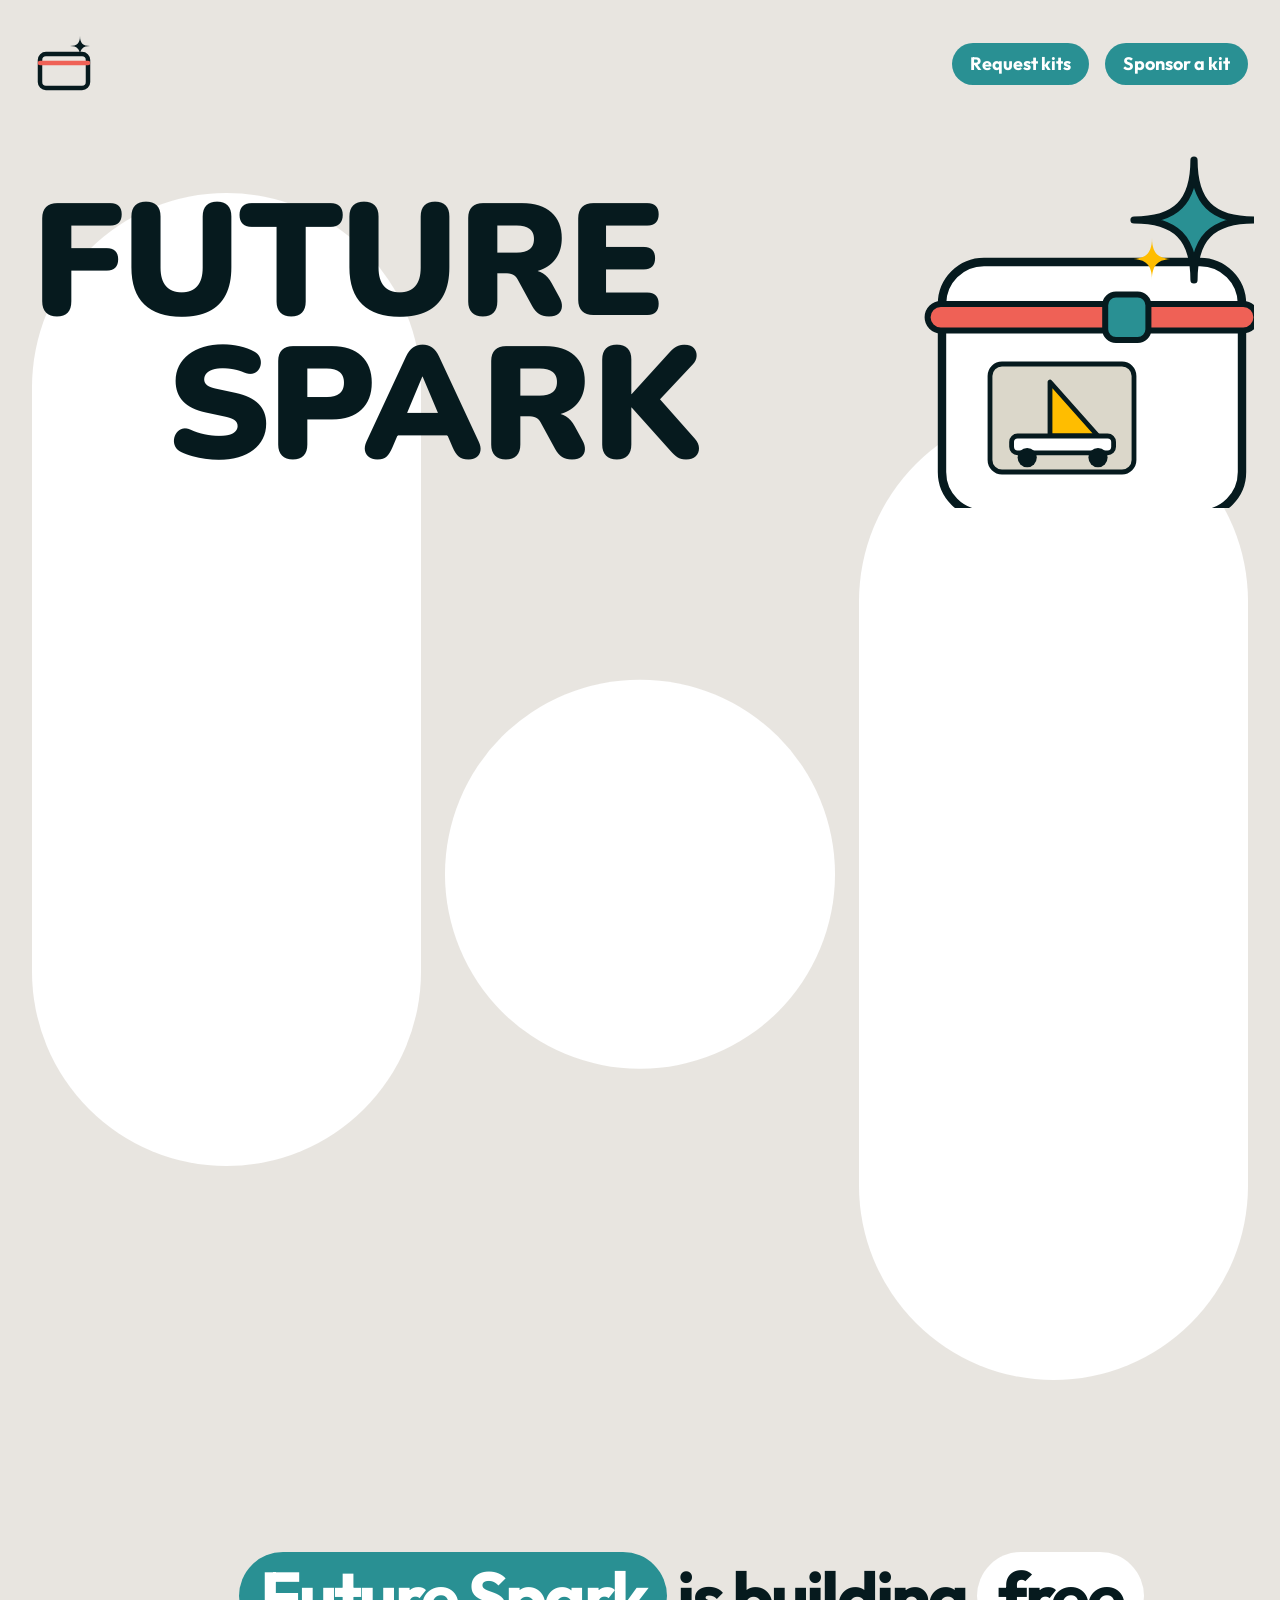
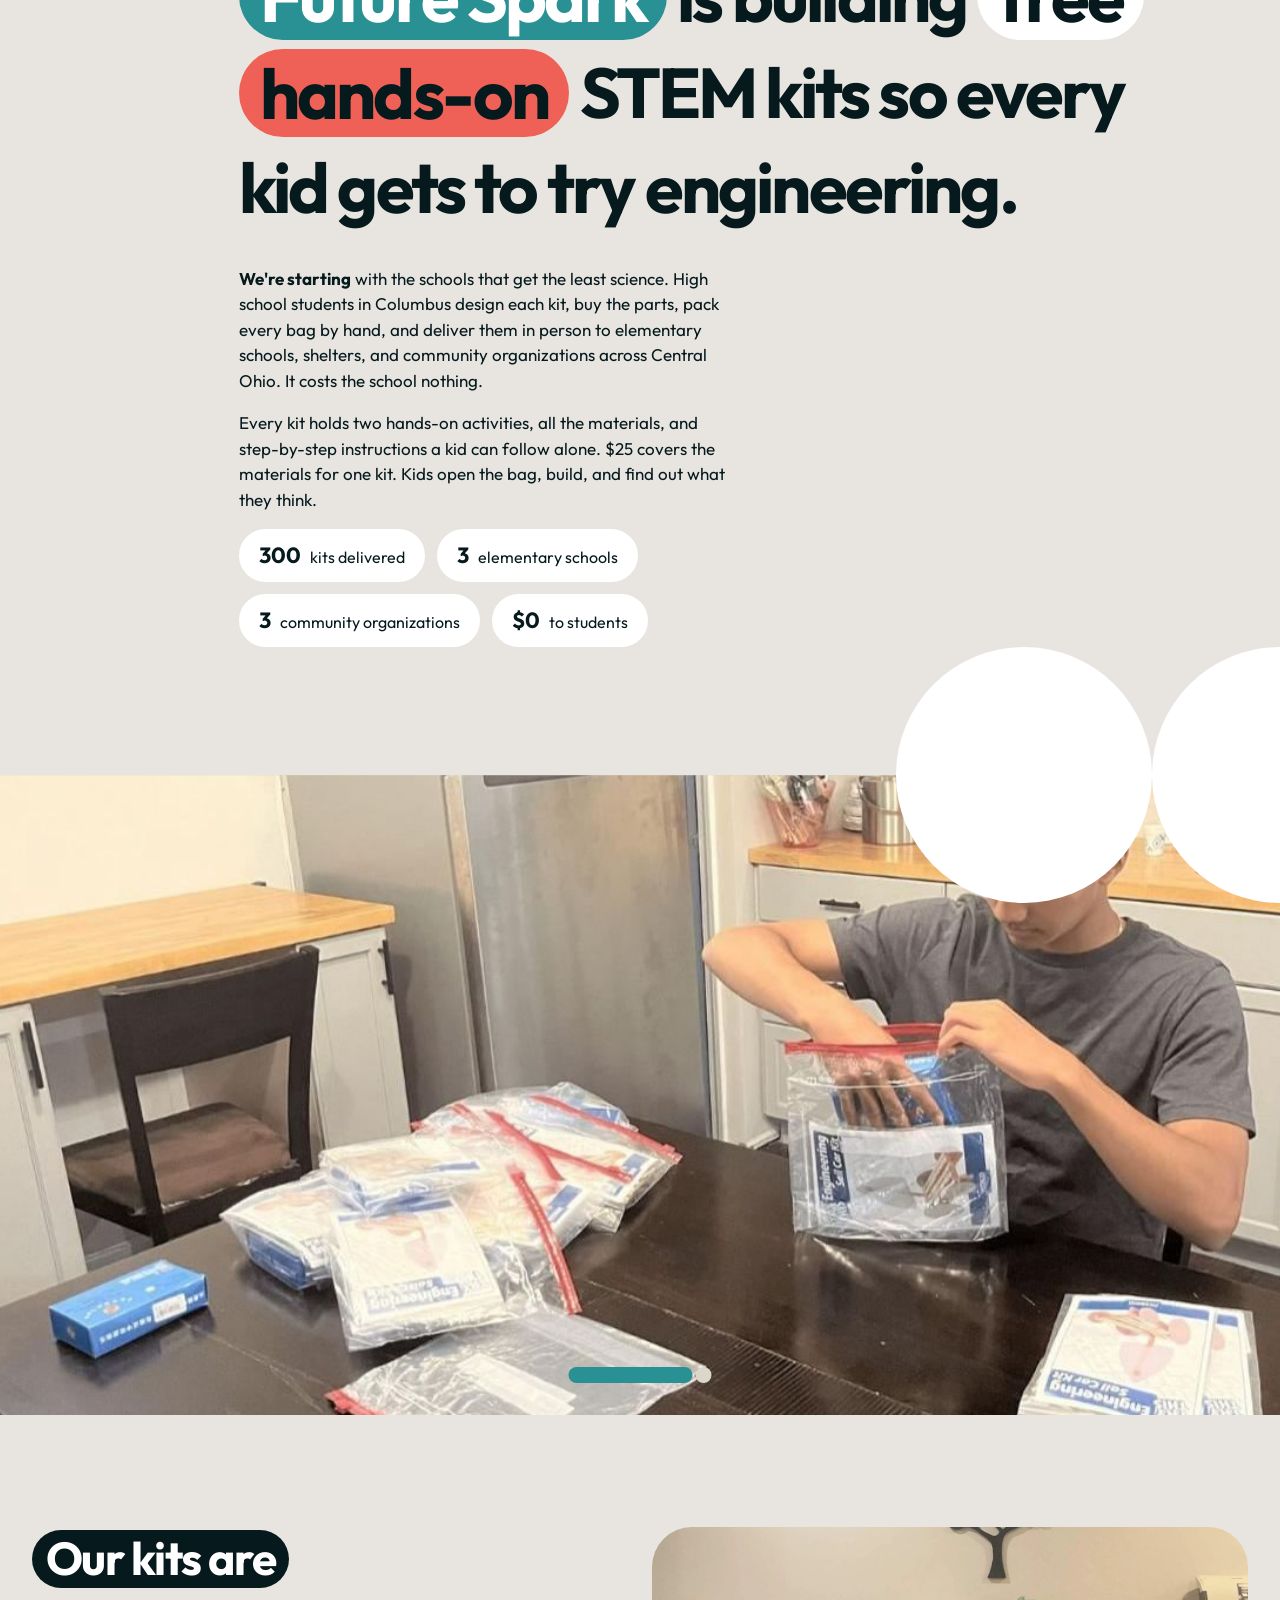
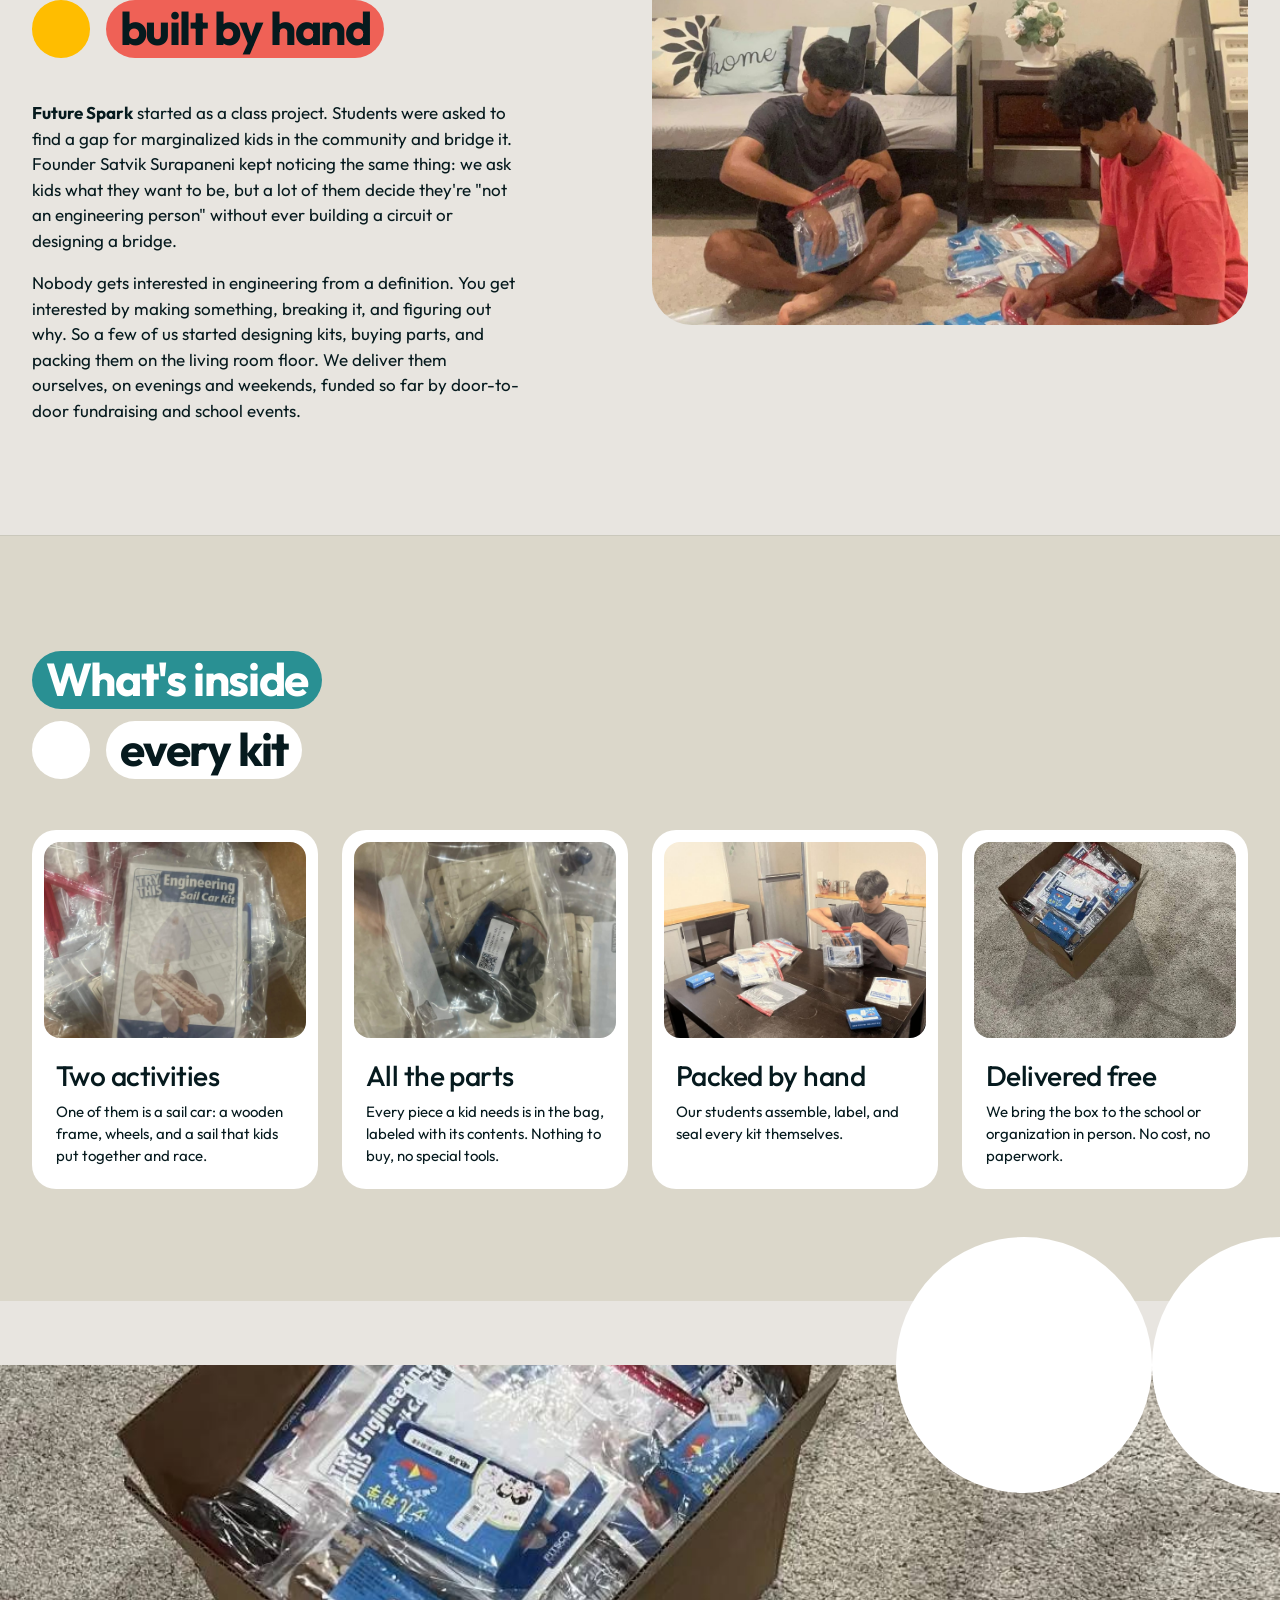
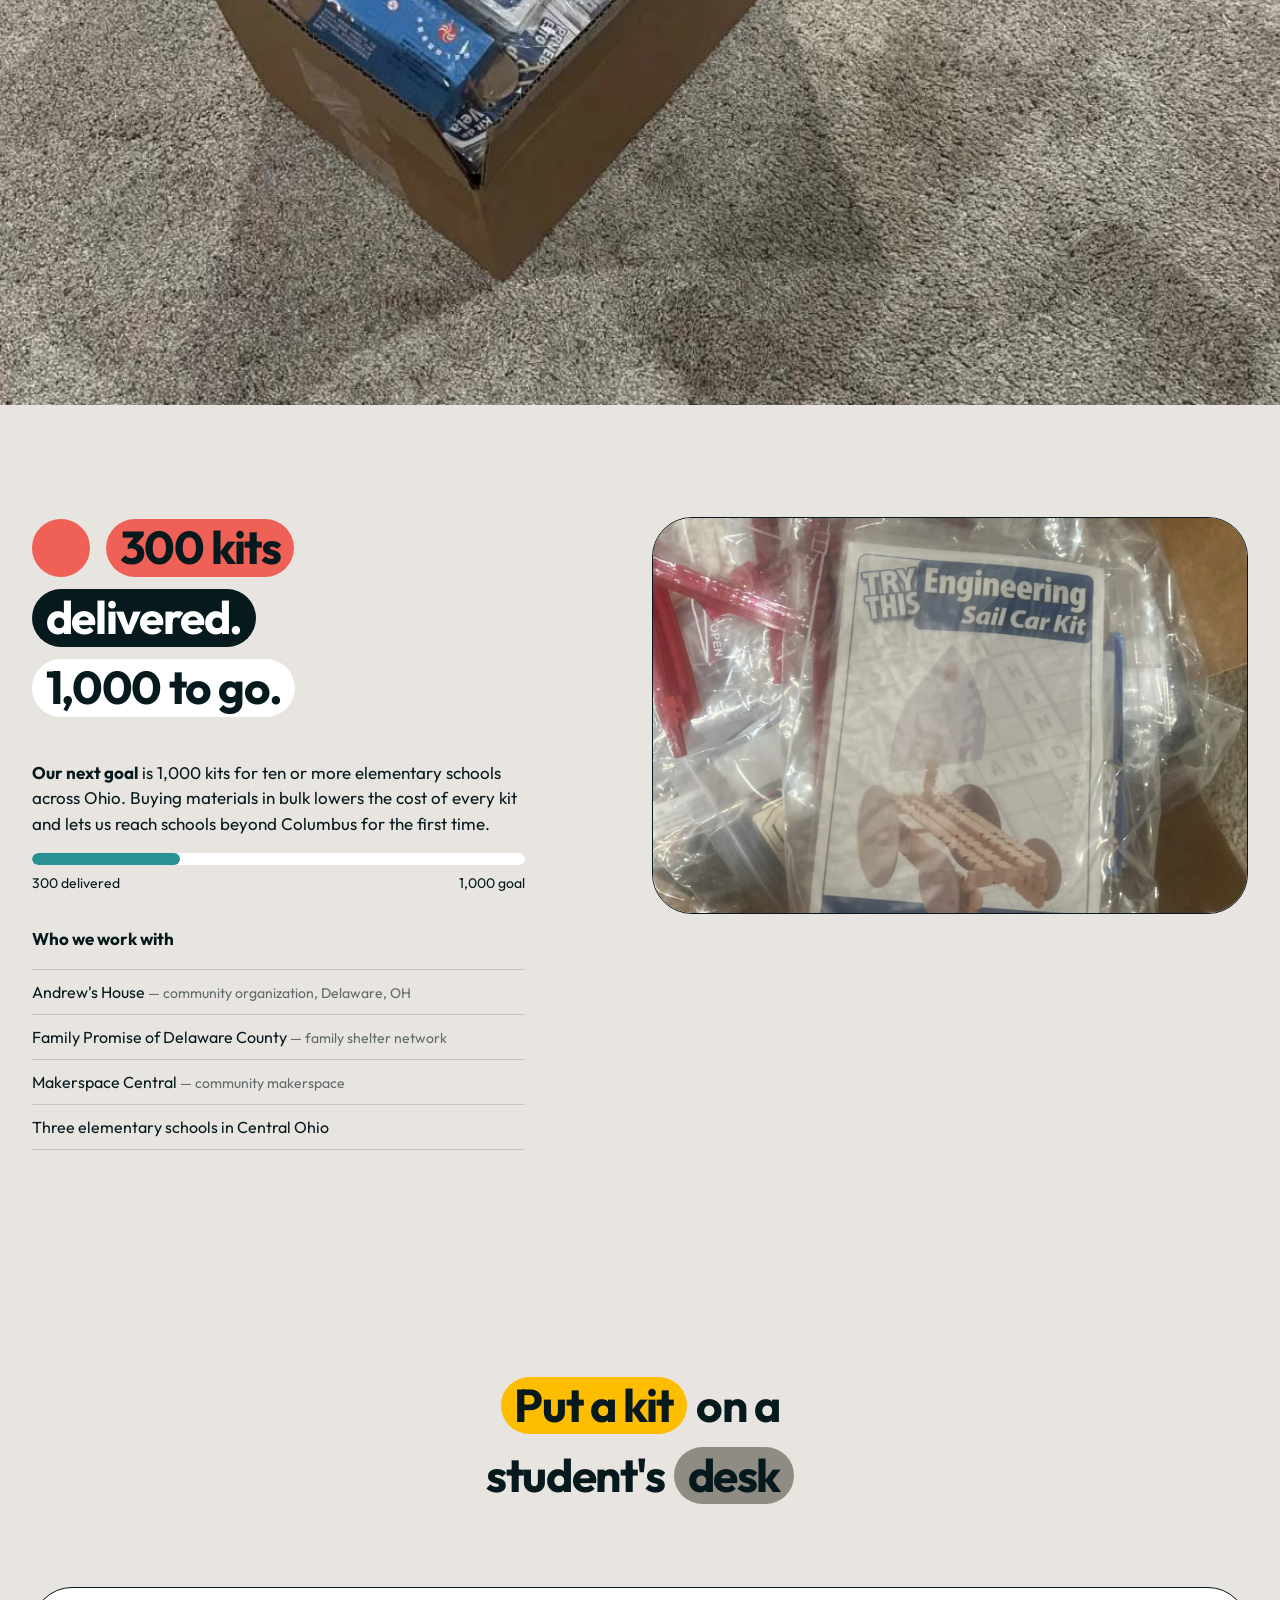
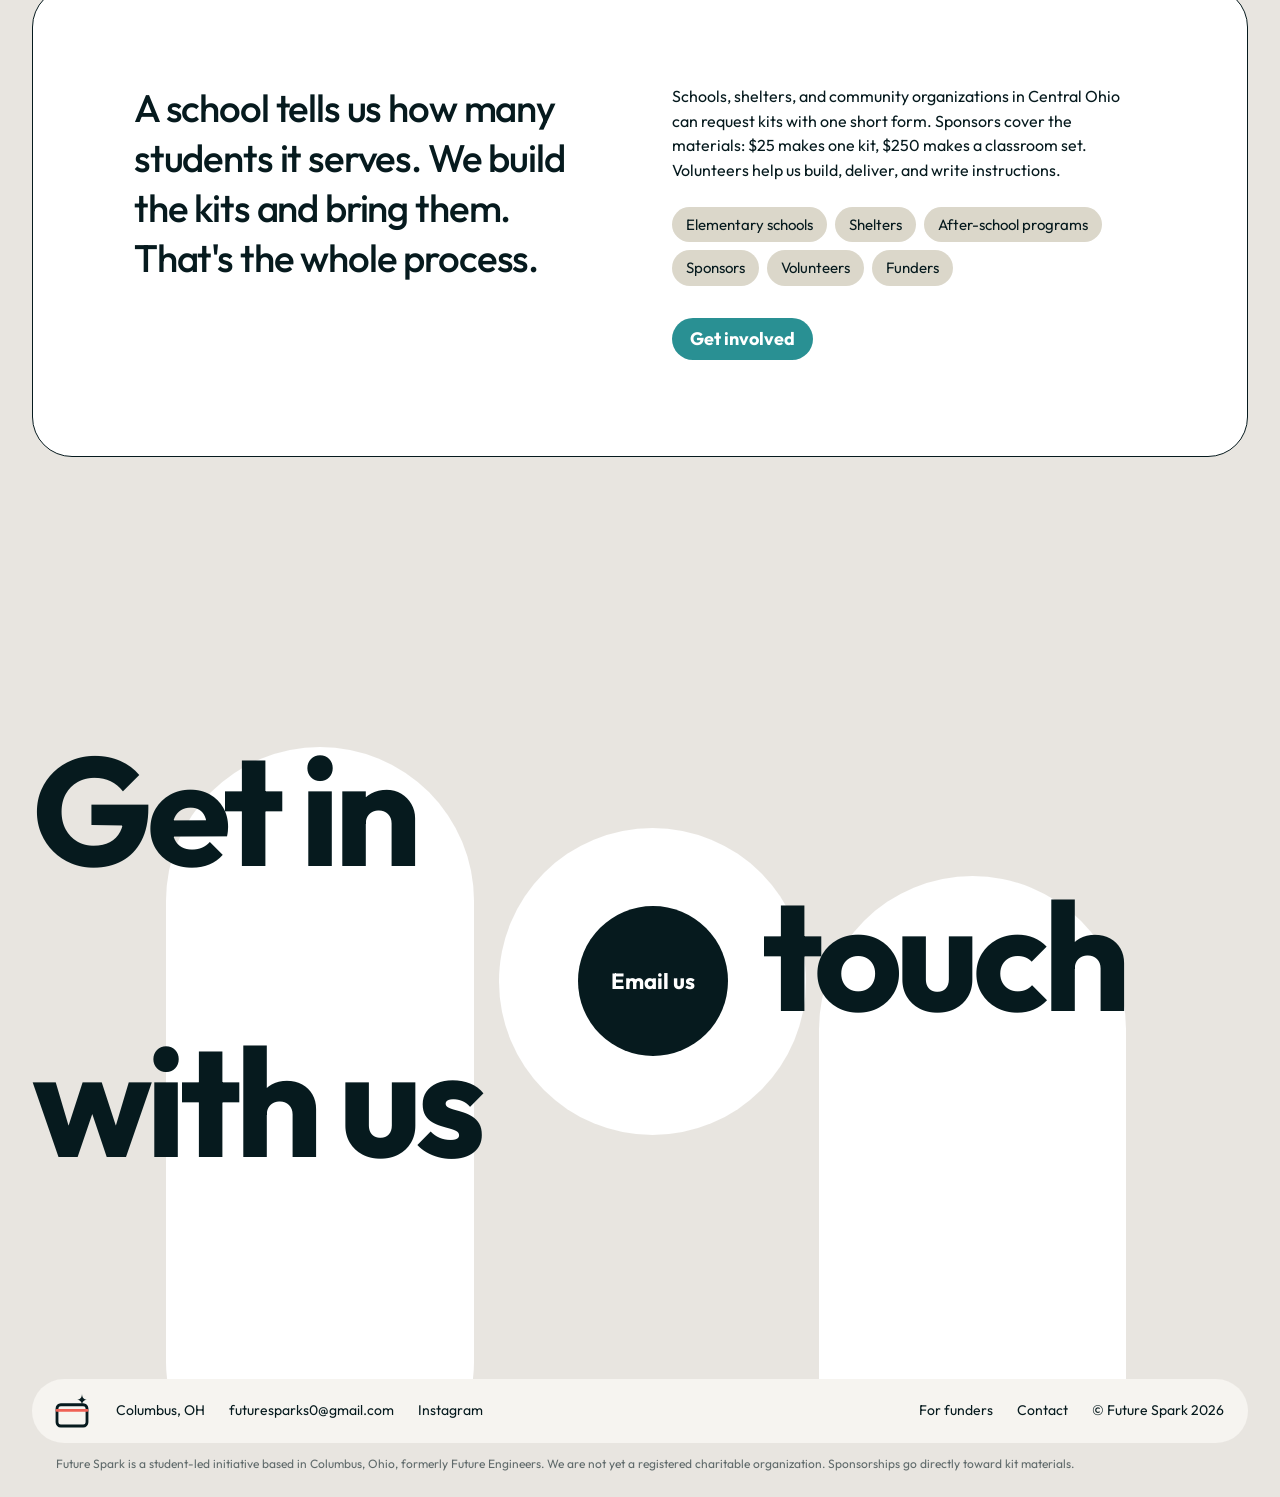
==== commit 2c333bd0: "Match the reference site's layout exactly: palette, grid, tag headlines, photo bands, footer bar Ren" ====
--- a/index.html
+++ b/index.html
@@ -12,85 +12,94 @@
 <meta property="og:image" content="images/box-of-kits-wide.jpg">
 <link rel="preconnect" href="https://fonts.googleapis.com">
 <link rel="preconnect" href="https://fonts.gstatic.com" crossorigin>
-<link href="https://fonts.googleapis.com/css2?family=Nunito:wght@400;600;800;900&display=swap" rel="stylesheet">
+<link href="https://fonts.googleapis.com/css2?family=Outfit:wght@400;500;700&family=Nunito:wght@900&display=swap" rel="stylesheet">
 <link rel="stylesheet" href="css/styles.css">
 </head>
 <body>
 <header>
-  <div class="wrap">
-    <a class="mark" href="index.html" aria-label="Future Spark home"><img src="images/mark.svg" alt=""></a>
-    <div class="actions">
-      <a class="btn btn-navy" href="get-involved.html#request">Request kits</a>
-      <a class="btn btn-blue" href="get-involved.html#sponsor">Sponsor a kit</a>
-    </div>
+  <a class="mark" href="index.html" aria-label="Future Spark home"><img src="images/mark.svg" alt=""></a>
+  <div class="actions">
+    <a class="btn" href="get-involved.html#request">Request kits</a>
+    <a class="btn" href="get-involved.html#sponsor">Sponsor a kit</a>
   </div>
 </header>
+<main>
 
 <section class="hero">
-  <div class="wrap">
-    <div class="hero-art"><img src="images/hero-kit.svg" alt=""></div>
-    <div class="dots"></div>
-    <h1 class="wordmark"><span>FUTURE</span><span>SPARK</span></h1>
-    <p class="hero-sub">Free, hand-built STEM kits for elementary schools in Central Ohio. Built by high school students.</p>
+  <img class="hero-art" src="images/hero-kit.svg" alt="">
+  <h1 class="wordmark" aria-label="Future Spark"><span>FUTURE</span><span>SPARK</span></h1>
+  <div class="shapes" aria-hidden="true"><span class="pill first"></span><span class="ball"></span><span class="pill"></span></div>
+</section>
+
+<section class="grid statement">
+  <h2 class="h-statement"><span class="tag teal">Future Spark</span> is building <span class="tag white">free</span> <span class="tag coral">hands-on</span> STEM kits so every kid gets to try engineering.</h2>
+  <div class="body p-large">
+    <p><strong>We're starting</strong> with the schools that get the least science. High school students in Columbus design each kit, buy the parts, pack every bag by hand, and deliver them in person to elementary schools, shelters, and community organizations across Central Ohio. It costs the school nothing.</p>
+    <p>Every kit holds two hands-on activities, all the materials, and step-by-step instructions a kid can follow alone. $25 covers the materials for one kit. Kids open the bag, build, and find out what they think.</p>
+    <ul class="numbers">
+      <li><strong>300</strong> kits delivered</li>
+      <li><strong>3</strong> elementary schools</li>
+      <li><strong>3</strong> community organizations</li>
+      <li><strong>$0</strong> to students</li>
+    </ul>
   </div>
 </section>
 
-<section class="statement">
-  <div class="blob a"></div><div class="blob b"></div><div class="blob c"></div>
-  <div class="wrap">
-    <h2><span class="pill blue">Future Spark</span> is building free STEM kits so every kid gets to <span class="pill pink">try</span> engineering before deciding it isn't for them.</h2>
-    <div class="two">
-      <p><strong>We're starting</strong> with the schools that get the least science. Our students design each kit, buy the parts, pack every bag by hand, and deliver them in person to elementary schools, shelters, and community organizations in Central Ohio. It costs the school nothing.</p>
-      <p>Every kit has two hands-on activities, all the materials, and step-by-step instructions written so a kid can follow them alone. One of our builds is a sail car: a wooden frame, wheels, and a sail that kids put together and race. $25 covers the materials for one kit.</p>
+<section class="band" aria-label="Photos">
+  <div class="frame slides" data-carousel>
+    <img class="active" src="images/kit-assembly-hero.jpg" alt="A Future Spark student sealing a kit at a kitchen table with a stack of finished kits">
+    <img src="images/box-of-kits-hero.jpg" alt="A cardboard box packed with sealed kits ready for delivery">
+  </div>
+  <span class="cut a"></span><span class="cut b"></span>
+  <div class="dots" role="tablist"><button type="button" aria-label="Show photo 1" aria-current="true"></button><button type="button" aria-label="Show photo 2" aria-current="false"></button></div>
+</section>
+
+<section class="grid feature">
+  <div class="text">
+    <h2 class="h-section stack">
+      <span><span class="tag black">Our kits are</span></span>
+      <span><span class="dot yellow"></span><span class="tag coral">built by hand</span></span>
+    </h2>
+    <div class="body p-large">
+      <p><strong>Future Spark</strong> started as a class project. Students were asked to find a gap for marginalized kids in the community and bridge it. Founder Satvik Surapaneni kept noticing the same thing: we ask kids what they want to be, but a lot of them decide they're "not an engineering person" without ever building a circuit or designing a bridge.</p>
+      <p>Nobody gets interested in engineering from a definition. You get interested by making something, breaking it, and figuring out why. So a few of us started designing kits, buying parts, and packing them on the living room floor. We deliver them ourselves, on evenings and weekends, funded so far by door-to-door fundraising and school events.</p>
     </div>
-    <div class="numbers">
-      <div><strong>300</strong><span>kits built and delivered, as of September 2026</span></div>
-      <div><strong>3</strong><span>elementary schools in Central Ohio</span></div>
-      <div><strong>3</strong><span>community organizations, including a family shelter network</span></div>
-      <div><strong>$0</strong><span>cost to students and schools</span></div>
-    </div>
+  </div>
+  <div class="media"><img src="images/build-night-wide.jpg" alt="Two Future Spark students sitting on a living room floor sealing kits into bags"></div>
+</section>
+
+<section class="grid cards">
+  <div class="head">
+    <h2 class="h-section stack">
+      <span><span class="tag teal">What's inside</span></span>
+      <span><span class="dot white"></span><span class="tag white">every kit</span></span>
+    </h2>
+  </div>
+  <div class="card-row">
+    <div class="card"><img src="images/sail-car-kit.jpg" alt="A sealed kit with a sail car instruction card"><h3 class="h-card">Two activities</h3><p>One of them is a sail car: a wooden frame, wheels, and a sail that kids put together and race.</p></div>
+    <div class="card"><img src="images/kit-contents.jpg" alt="Wooden parts, wheels, and a motor in a sealed bag"><h3 class="h-card">All the parts</h3><p>Every piece a kid needs is in the bag, labeled with its contents. Nothing to buy, no special tools.</p></div>
+    <div class="card"><img src="images/kit-assembly.jpg" alt="A student packing a kit at a kitchen table"><h3 class="h-card">Packed by hand</h3><p>Our students assemble, label, and seal every kit themselves.</p></div>
+    <div class="card"><img src="images/box-of-kits.jpg" alt="A cardboard box full of finished kits"><h3 class="h-card">Delivered free</h3><p>We bring the box to the school or organization in person. No cost, no paperwork.</p></div>
   </div>
 </section>
 
-<section class="band"><img src="images/kit-assembly-hero.jpg" alt="A Future Spark student sealing a kit at a kitchen table with a stack of finished kits beside him"></section>
-
-<section>
-  <div class="wrap split">
-    <div>
-      <h2>Our kits are <span class="pill yellow">built by hand</span></h2>
-      <p class="lead">Future Spark started as a class project. Students were asked to find a gap for marginalized kids in the community and bridge it.</p>
-      <p>Founder Satvik Surapaneni, a high school student in Columbus, kept noticing the same thing: we ask kids what they want to be, but a lot of them decide they're "not an engineering person" without ever building a circuit or designing a bridge. Nobody gets interested in engineering from a definition. You get interested by making something, breaking it, and figuring out why.</p>
-      <p>So a few students started designing kits, buying parts, and packing them on the living room floor. We deliver them ourselves, on evenings and weekends. Our funding so far has come from door-to-door fundraising and school events.</p>
-    </div>
-    <img class="tall" src="images/build-night-wide.jpg" alt="Two Future Spark students sitting on a living room floor sealing kits into bags">
-  </div>
+<section class="band" aria-label="Photo">
+  <div class="frame"><img src="images/box-of-kits-hero.jpg" alt="A box of sealed kits on the floor, ready to go"></div>
+  <span class="cut a"></span><span class="cut b"></span>
 </section>
 
-<section>
-  <div class="wrap">
-    <h2 class="strip-title"><span class="pill soft-blue">What's inside</span> the kit</h2>
-    <div class="strip">
-      <figure><img src="images/sail-car-kit.jpg" alt="A sealed kit bag with a sail car instruction card"><figcaption><strong>Two activities</strong><span>One of them is a sail car kids build and race</span></figcaption></figure>
-      <figure><img src="images/kit-contents.jpg" alt="Wooden parts, wheels, and a motor in a sealed bag"><figcaption><strong>All the parts</strong><span>Every piece a kid needs, nothing to buy</span></figcaption></figure>
-      <figure><img src="images/kit-assembly.jpg" alt="A student packing a kit at a kitchen table"><figcaption><strong>Packed by hand</strong><span>Sealed and labeled by our students</span></figcaption></figure>
-      <figure><img src="images/box-of-kits.jpg" alt="A cardboard box full of finished kits"><figcaption><strong>Delivered free</strong><span>We bring the box to the school ourselves</span></figcaption></figure>
-    </div>
-  </div>
-</section>
-
-<section class="band"><img src="images/box-of-kits-hero.jpg" alt="A box of sealed kits ready for delivery"></section>
-
-<section>
-  <div class="wrap split">
-    <div>
-      <h2>The next <span class="pill pink">700 kits</span></h2>
-      <p class="lead">We have built and delivered 300 kits. Our goal is 1,000 kits for ten or more elementary schools across Ohio.</p>
+<section class="grid feature">
+  <div class="text">
+    <h2 class="h-section stack">
+      <span><span class="dot coral"></span><span class="tag coral">300 kits</span></span>
+      <span><span class="tag black">delivered.</span></span>
+      <span><span class="tag white">1,000 to go.</span></span>
+    </h2>
+    <div class="body p-large">
+      <p><strong>Our next goal</strong> is 1,000 kits for ten or more elementary schools across Ohio. Buying materials in bulk lowers the cost of every kit and lets us reach schools beyond Columbus for the first time.</p>
       <div class="progress"><div style="width: 30%"></div></div>
       <div class="progress-labels"><span>300 delivered</span><span>1,000 goal</span></div>
-      <p style="margin-top: 24px">How it works: a school or organization tells us how many students it serves. We build the kits and deliver them in person. That's the whole process, and it costs the partner nothing.</p>
-    </div>
-    <div>
-      <h3>Who we work with</h3>
+      <p style="margin-top: 32px"><strong>Who we work with</strong></p>
       <ul class="partners">
         <li>Andrew's House <span>— community organization, Delaware, OH</span></li>
         <li>Family Promise of Delaware County <span>— family shelter network</span></li>
@@ -99,46 +108,47 @@
       </ul>
     </div>
   </div>
+  <div class="media outlined"><img src="images/sail-car-kit-wide.jpg" alt="A packed kit held in one hand, showing the sail car instruction card"></div>
 </section>
 
-<section class="involve">
-  <div class="dots"></div>
-  <div class="wrap">
-    <h2>Put the next kit on a <span class="pill blue">desk</span></h2>
-    <div class="shapes">
-      <div class="shape">
-        <h3>Schools</h3>
-        <p>Tell us how many students you serve. We bring the kits. No cost, no paperwork.</p>
-        <a class="btn btn-navy" href="get-involved.html#request">Request kits</a>
-      </div>
-      <div class="shape round">
-        <h3>Sponsors</h3>
-        <p>$25 makes one kit. $250 makes a classroom set.</p>
-        <a class="btn btn-blue" href="get-involved.html#sponsor">Sponsor a kit</a>
-      </div>
-      <div class="shape">
-        <h3>Volunteers</h3>
-        <p>Help us build, deliver, or write instructions. Students and adults welcome.</p>
-        <a class="btn btn-navy" href="get-involved.html#volunteer">Volunteer</a>
-      </div>
+<section class="grid bigcard">
+  <div class="title">
+    <h2 class="h-section stack">
+      <span><span class="tag yellow">Put a kit</span> on a</span>
+      <span>student's <span class="tag grey">desk</span></span>
+    </h2>
+  </div>
+  <div class="panel">
+    <h3 class="h-big">A school tells us how many students it serves. We build the kits and bring them. That's the whole process.</h3>
+    <div class="body">
+      <p>Schools, shelters, and community organizations in Central Ohio can request kits with one short form. Sponsors cover the materials: $25 makes one kit, $250 makes a classroom set. Volunteers help us build, deliver, and write instructions.</p>
+      <ul class="chips"><li>Elementary schools</li><li>Shelters</li><li>After-school programs</li><li>Sponsors</li><li>Volunteers</li><li>Funders</li></ul>
+      <a class="btn" href="get-involved.html">Get involved</a>
     </div>
   </div>
 </section>
+
+<section class="giant">
+  <div class="g-shapes" aria-hidden="true"><span class="p1"></span><span class="b1"></span><span class="p2"></span></div>
+  <h2 class="h-giant"><span>Get in</span><span class="l2">touch</span><span class="l3">with us</span></h2>
+  <a class="cta" href="mailto:futuresparks0@gmail.com">Email us</a>
+</section>
+</main>
 <footer>
-  <div class="wrap">
+  <div class="footbar">
     <div class="left">
       <a class="mark" href="index.html" aria-label="Future Spark home"><img src="images/mark.svg" alt=""></a>
       <span>Columbus, OH</span>
       <a href="mailto:futuresparks0@gmail.com">futuresparks0@gmail.com</a>
       <a href="https://www.instagram.com/ohs_future_engineers" target="_blank" rel="noopener">Instagram</a>
     </div>
-    <div>
-      <a href="for-funders.html">For funders</a> &nbsp;&middot;&nbsp;
-      <a href="contact.html">Contact</a> &nbsp;&middot;&nbsp;
-      <span>&copy; <span id="year">2026</span> Future Spark</span>
+    <div class="right">
+      <a href="for-funders.html">For funders</a>
+      <a href="contact.html">Contact</a>
+      <span>&copy; Future Spark <span id="year">2026</span></span>
     </div>
-    <p class="legal">Future Spark is a student-led initiative based in Columbus, Ohio, formerly Future Engineers. We are not yet a registered charitable organization. Sponsorships go directly toward kit materials.</p>
   </div>
+  <p class="legal">Future Spark is a student-led initiative based in Columbus, Ohio, formerly Future Engineers. We are not yet a registered charitable organization. Sponsorships go directly toward kit materials.</p>
 </footer>
 <script src="js/main.js"></script>
 </body>
--- a/css/styles.css
+++ b/css/styles.css
@@ -1,228 +1,268 @@
-/* Future Spark */
+/* Future Spark — layout modeled on mindrobotics.com */
 
 :root {
-  --bg: #eef0f4;
-  --cream: #f7f6f2;
-  --navy: #1c2b4a;
-  --navy-2: #2e3f63;
-  --text: #34405a;
-  --muted: #6b7590;
-  --blue: #2b8ad6;
-  --blue-soft: #cfe5f7;
-  --pink: #e5567a;
-  --pink-soft: #f9d3dc;
-  --yellow: #f5c242;
-  --yellow-soft: #fbe9b4;
+  --black: #061a1e;
   --white: #ffffff;
-}
+  --grey-100: #dbd7ca;
+  --grey-50: #e8e5e0;
+  --grey-10: #f6f4f0;
+  --teal: #299093;
+  --yellow: #ffbd00;
+  --coral: #ef6156;
+  --gutter: 24px;
+  --gap: 16px;
+  --spacer-small: 64px;
+  --spacer-medium: 96px;
+  --spacer-large: 168px;
+  --spacer-xl: 240px;
+  --radius-small: 24px;
+  --radius-medium: 40px;
+  --radius-large: 72px;
+  --tag-pad: 0.3em;
+  --font: "Outfit", "Segoe UI", Helvetica, Arial, sans-serif;
+  --font-mark: "Nunito", "Outfit", Arial, sans-serif;
+}
+@media (min-width: 834px) { :root { --gutter: 32px; --gap: 24px; --spacer-medium: 112px; --spacer-xl: 192px; } }
 
 * { box-sizing: border-box; }
-html { scroll-behavior: smooth; }
+html { scroll-behavior: smooth; overflow-x: clip; }
 body {
   margin: 0;
-  font-family: "Nunito", "Segoe UI", Helvetica, Arial, sans-serif;
-  font-size: 17px;
-  line-height: 1.6;
-  color: var(--text);
-  background: var(--bg);
+  font-family: var(--font);
+  font-size: 18px;
+  line-height: 1.55;
+  color: var(--black);
+  background: var(--grey-50);
   -webkit-font-smoothing: antialiased;
   overflow-x: hidden;
 }
-h1, h2, h3 { color: var(--navy); font-weight: 800; line-height: 1.15; margin: 0 0 20px; letter-spacing: -0.01em; }
-h1 { font-size: 64px; }
-h2 { font-size: 40px; }
-h3 { font-size: 22px; margin-bottom: 8px; }
-p { margin: 0 0 16px; }
+h1, h2, h3 { margin: 0; font-weight: 700; color: var(--black); }
+p { margin: 0 0 1em; }
 p:last-child { margin-bottom: 0; }
-a { color: var(--navy); }
-img { max-width: 100%; height: auto; display: block; }
-ul { margin: 0 0 16px; padding-left: 20px; }
-li { margin-bottom: 6px; }
-strong { color: var(--navy); font-weight: 800; }
-.muted { color: var(--muted); }
-.small { font-size: 15px; }
-
-.wrap { max-width: 1180px; margin: 0 auto; padding: 0 36px; position: relative; }
-section { position: relative; padding: 110px 0; }
-section.tight { padding: 60px 0; }
-
-/* Pill highlights inside headlines */
-.pill { display: inline-block; padding: 0 0.45em; border-radius: 999px; line-height: 1.25; }
-.pill.blue { background: var(--blue); color: #fff; }
-.pill.pink { background: var(--pink); color: #fff; }
-.pill.yellow { background: var(--yellow); color: var(--navy); }
-.pill.soft-blue { background: var(--blue-soft); color: var(--navy); }
-.pill.soft-pink { background: var(--pink-soft); color: var(--navy); }
-.pill.soft-yellow { background: var(--yellow-soft); color: var(--navy); }
+a { color: inherit; }
+img { display: block; max-width: 100%; height: auto; }
+ul { margin: 0; padding: 0; list-style: none; }
+strong { font-weight: 700; }
+
+/* 12-column grid */
+.grid { display: grid; grid-template-columns: repeat(6, minmax(0, 1fr)); column-gap: var(--gap); padding-inline: var(--gutter); }
+@media (min-width: 834px) { .grid { grid-template-columns: repeat(12, minmax(0, 1fr)); } }
+section { position: relative; }
+
+/* Type */
+.h-statement { font-size: clamp(40px, 5.5vw, 80px); line-height: 1.32; letter-spacing: -0.04em; text-wrap: balance; }
+.h-section { font-size: clamp(34px, 3.6vw, 52px); line-height: 1.2; letter-spacing: -0.03em; }
+.h-card { font-size: clamp(24px, 2.2vw, 32px); font-weight: 500; letter-spacing: -0.02em; line-height: 1.4; }
+.h-big { font-size: clamp(30px, 3vw, 44px); font-weight: 500; letter-spacing: -0.03em; line-height: 1.3; }
+.h-giant { font-size: clamp(64px, 12vw, 176px); line-height: 0.95; letter-spacing: -0.04em; font-weight: 700; }
+.p-large { font-size: clamp(17px, 1.3vw, 20px); line-height: 1.5; }
+.p-small { font-size: 15px; line-height: 1.45; }
+
+/* Tag pills inside headlines */
+.tag { display: inline-block; padding: 0 var(--tag-pad); border-radius: 999px; line-height: 1.25; white-space: nowrap; margin: 0.06em 0; }
+.tag.teal { background: var(--teal); color: var(--white); }
+.tag.coral { background: var(--coral); color: var(--black); }
+.tag.yellow { background: var(--yellow); color: var(--black); }
+.tag.black { background: var(--black); color: var(--white); }
+.tag.white { background: var(--white); color: var(--black); }
+.tag.grey { background: #8f8c83; color: var(--black); }
+.dot { display: inline-block; width: 1.25em; height: 1.25em; border-radius: 50%; vertical-align: middle; margin-right: 0.15em; flex: none; }
+.dot.yellow { background: var(--yellow); }
+.dot.coral { background: var(--coral); }
+.dot.white { background: var(--white); }
+.stack { display: flex; flex-direction: column; align-items: flex-start; gap: 0.15em; }
+.stack > span { display: inline-flex; align-items: center; gap: 0.2em; }
 
 /* Buttons */
-.btn { display: inline-block; padding: 9px 20px; border-radius: 999px; font-weight: 800; font-size: 15px; text-decoration: none; border: 0; cursor: pointer; font-family: inherit; line-height: 1.5; transition: transform 0.15s, background 0.15s; }
-.btn:hover { transform: translateY(-1px); }
-.btn-navy { background: var(--navy); color: #fff; }
-.btn-navy:hover { background: var(--navy-2); }
-.btn-blue { background: var(--blue); color: #fff; }
-.btn-blue:hover { background: #2277bd; }
-.btn-light { background: #fff; color: var(--navy); }
-.btn-light:hover { background: var(--cream); }
+.btn { display: inline-flex; align-items: center; height: 42px; padding: 0 18px; border-radius: 999px; background: var(--teal); color: var(--white); font-weight: 700; font-size: 18px; text-decoration: none; border: 0; cursor: pointer; font-family: inherit; white-space: nowrap; }
+.btn:hover { background: #237c7f; }
+.btn.black { background: var(--black); }
+.btn.white { background: var(--white); color: var(--black); }
+.btn.white:hover { background: var(--grey-10); }
 .btn + .btn { margin-left: 8px; }
-.btn.big { padding: 14px 28px; font-size: 17px; }
 
 /* Header */
-header { position: sticky; top: 0; z-index: 20; }
-header .wrap { display: flex; align-items: center; justify-content: space-between; padding-top: 22px; padding-bottom: 12px; }
-.mark { display: block; width: 44px; height: 44px; }
+header { position: fixed; inset: 0 0 auto; z-index: 20; padding: 24px var(--gutter); display: flex; justify-content: space-between; align-items: center; pointer-events: none; }
+header > * { pointer-events: auto; }
+.mark { display: block; width: 64px; height: 64px; }
 .mark img { width: 100%; height: 100%; }
 .actions { display: flex; gap: 8px; }
-
-/* Decorative dots and blobs */
-.dots { position: absolute; width: 180px; height: 140px; pointer-events: none; opacity: 0.9;
-  background-image: radial-gradient(circle, #fff 2.5px, transparent 3px); background-size: 14px 14px; }
-.dots::after { content: "×  ×\A×"; white-space: pre; position: absolute; left: 30%; top: 20%; color: var(--blue); font-size: 12px; line-height: 1.8; font-weight: 800; }
-.blob { position: absolute; background: var(--cream); border-radius: 999px; pointer-events: none; }
+@media (min-width: 834px) { header { padding: 32px var(--gutter); } }
 
 /* Hero */
-.hero { padding: 40px 0 0; min-height: 88vh; overflow: hidden; }
-.hero .wrap { min-height: 76vh; }
-.wordmark { position: relative; z-index: 2; padding-top: 100px; }
-.wordmark span { display: block; font-size: clamp(64px, 12vw, 176px); font-weight: 900; line-height: 0.92; color: var(--navy); letter-spacing: -0.02em; }
-.wordmark span + span { margin-left: 0.55em; }
-.hero-art { position: absolute; right: -8%; top: -6%; width: 62%; max-width: 820px; z-index: 1; }
-.hero-art img { width: 100%; }
-.hero .dots { left: 42%; top: 22%; }
-.hero-sub { position: relative; z-index: 2; max-width: 520px; margin-top: 60px; font-size: 19px; color: var(--muted); }
+.hero { padding: var(--spacer-xl) var(--gutter) 0; min-height: 100svh; display: flex; flex-direction: column; gap: 9vw; position: relative; overflow: hidden; }
+.wordmark { position: relative; z-index: 1; font-family: var(--font-mark); font-weight: 900; font-size: clamp(56px, 12.4vw, 186px); line-height: 0.9; letter-spacing: -0.01em; color: var(--black); }
+.wordmark span { display: block; }
+.hero-art { position: absolute; right: 2%; top: 9%; width: 30%; max-width: 440px; z-index: 2; pointer-events: none; }
+.shapes { display: flex; justify-content: space-between; margin-top: -6vw; position: relative; }
+.shapes span { width: 32%; background: var(--white); border-radius: 999px; }
+.shapes .pill { aspect-ratio: 2 / 5; }
+.shapes .ball { aspect-ratio: 1; align-self: flex-start; margin-top: 9.6%; transform: translateY(40%); }
+.shapes .pill.first { transform: translateY(-22%); }
+@media (min-width: 834px) {
+  .hero { gap: 4.5vw; }
+  .wordmark span + span { margin-left: 0.85em; }
+  .shapes { margin-top: -10vw; }
+}
+@media (max-width: 833px) { .hero-art { display: none; } .shapes { margin-top: 24px; } }
 
 /* Statement */
-.statement { padding-top: 90px; }
-.statement h2 { font-size: clamp(32px, 4.4vw, 54px); max-width: 24ch; margin-bottom: 40px; }
-.statement .two { display: grid; grid-template-columns: 1fr 1fr; gap: 48px; max-width: 900px; font-size: 16px; }
-.statement .blob.a { width: 380px; height: 380px; left: -140px; top: 40px; }
-.statement .blob.b { width: 120px; height: 300px; right: 6%; top: 100px; }
-.statement .blob.c { width: 260px; height: 260px; right: 20%; bottom: 40px; }
-
-/* Numbers */
-.numbers { display: grid; grid-template-columns: repeat(4, 1fr); gap: 24px; margin-top: 60px; position: relative; z-index: 1; }
-.numbers div { background: #fff; border-radius: 28px; padding: 26px 26px 22px; }
-.numbers strong { display: block; font-size: 44px; font-weight: 900; line-height: 1; margin-bottom: 8px; color: var(--navy); }
-.numbers span { color: var(--muted); font-size: 15px; display: block; }
-
-/* Full-width photo */
-.band { padding: 0; }
-.band img { width: 100%; height: 62vh; min-height: 360px; max-height: 620px; object-fit: cover; }
-
-/* Split sections */
-.split { display: grid; grid-template-columns: 1fr 1fr; gap: 64px; align-items: center; }
-.split h2 { font-size: clamp(30px, 3.6vw, 44px); }
-.split p { font-size: 16px; }
-.split img { border-radius: 28px; width: 100%; aspect-ratio: 4 / 3; object-fit: cover; }
-.split img.tall { aspect-ratio: 5 / 4; }
-.split .lead { font-weight: 800; color: var(--navy); }
-
-/* Strip of cards (what's inside a kit) */
-.strip-title { margin-bottom: 36px; }
-.strip { display: grid; grid-template-columns: repeat(4, 1fr); gap: 20px; }
-.strip figure { margin: 0; background: #fff; border-radius: 24px; padding: 12px; }
-.strip img { width: 100%; aspect-ratio: 1; object-fit: cover; border-radius: 16px; }
-.strip figcaption { padding: 14px 8px 6px; }
-.strip figcaption strong { display: block; font-size: 16px; }
-.strip figcaption span { font-size: 14px; color: var(--muted); }
-
-/* Progress */
-.progress { height: 14px; background: #fff; border-radius: 999px; overflow: hidden; margin: 14px 0 10px; }
-.progress div { height: 100%; background: var(--pink); border-radius: 999px; }
-.progress-labels { display: flex; justify-content: space-between; font-size: 14px; color: var(--muted); }
-.partners { list-style: none; padding: 0; margin: 18px 0 0; }
-.partners li { padding: 10px 0; border-top: 1px solid #dfe3ea; font-size: 16px; }
-.partners li span { color: var(--muted); font-size: 14px; }
-
-/* Get involved: three pill shapes */
-.involve { text-align: center; padding-bottom: 130px; }
-.involve h2 { font-size: clamp(32px, 4.4vw, 54px); margin-bottom: 50px; }
-.shapes { display: grid; grid-template-columns: 1fr 1fr 1fr; gap: 24px; align-items: end; max-width: 980px; margin: 0 auto; }
-.shape { background: var(--cream); border-radius: 999px; padding: 60px 30px 44px; min-height: 380px; display: flex; flex-direction: column; justify-content: flex-end; align-items: center; text-align: center; }
-.shape.round { border-radius: 50%; min-height: 300px; aspect-ratio: 1; justify-content: center; padding: 40px 28px; }
-.shape h3 { font-size: 22px; }
-.shape p { font-size: 15px; color: var(--muted); margin-bottom: 18px; }
-.involve .dots { left: 6%; bottom: 80px; }
-
-/* Forms (Get involved page) */
-.page-title { padding: 40px 0 20px; }
-.page-title h1 { font-size: clamp(40px, 6vw, 72px); }
-.page-title p { font-size: 19px; color: var(--muted); max-width: 640px; }
-.panel { background: #fff; border-radius: 32px; padding: 40px; }
-.panel h2 { font-size: 30px; }
-label { display: block; font-weight: 800; font-size: 14px; color: var(--navy); margin-bottom: 6px; }
-input, select, textarea { width: 100%; font: inherit; font-size: 16px; padding: 12px 16px; border: 2px solid #e3e6ec; border-radius: 14px; background: var(--bg); color: var(--navy); }
-input:focus, select:focus, textarea:focus { outline: none; border-color: var(--blue); background: #fff; }
+.statement { padding-top: var(--spacer-large); padding-bottom: var(--spacer-small); row-gap: 32px; }
+.statement .h-statement { grid-column: 1 / -1; }
+.statement .body { grid-column: 1 / -1; max-width: 600px; }
+@media (min-width: 834px) {
+  .statement .h-statement { grid-column: 2 / span 9; }
+  .statement .body { grid-column: 2 / span 7; }
+}
+@media (min-width: 1200px) {
+  .statement .h-statement { grid-column: 3 / span 9; max-width: 1000px; }
+  .statement .body { grid-column: 3 / span 5; }
+}
+.deco { position: absolute; pointer-events: none; z-index: 0; }
+.deco.ball { background: var(--white); border-radius: 50%; }
+.statement > * { position: relative; z-index: 1; }
+.statement > .deco { position: absolute; z-index: 0; }
+
+/* Numbers strip */
+.numbers { display: flex; flex-wrap: wrap; gap: 12px; margin-top: 8px; }
+.numbers li { background: var(--white); border-radius: 999px; padding: 10px 20px; font-size: 16px; }
+.numbers strong { font-size: 22px; margin-right: 6px; }
+
+/* Full-bleed 2:1 photo band with circles cutting into its top edge */
+.band { position: relative; background: var(--grey-100); margin-top: var(--spacer-small); overflow-x: clip; overflow-y: visible; }
+.band .frame { aspect-ratio: 2 / 1; overflow: hidden; background: var(--grey-100); position: relative; }
+.band img { width: 100%; height: 100%; object-fit: cover; }
+.band .cut { position: absolute; top: 0; width: 20%; aspect-ratio: 1; background: var(--white); border-radius: 50%; transform: translateY(-50%); pointer-events: none; z-index: 2; }
+.band .cut.a { left: 70%; } .band .cut.b { left: 90%; }
+.band .dots { position: absolute; bottom: var(--gutter); left: 50%; transform: translateX(-50%); display: flex; gap: 3px; z-index: 3; }
+.band .dots button { width: 12px; height: 12px; border-radius: 999px; border: 0; background: var(--grey-100); padding: 0; cursor: pointer; transition: width 0.2s; }
+.band .dots button[aria-current="true"] { width: 60px; background: var(--teal); }
+.band .slides img { position: absolute; inset: 0; transition: clip-path 0.8s ease-in-out; clip-path: inset(0 0 100% 0); }
+.band .slides img.active { clip-path: inset(0); }
+@media (min-width: 834px) { .band .dots button { width: 16px; height: 16px; } .band .dots button[aria-current="true"] { width: 124px; } }
+
+/* Two-column feature: stacked tag headline + copy on the left, rounded image on the right */
+.feature { padding-block: var(--spacer-medium); row-gap: 40px; }
+.feature .text { grid-column: 1 / -1; }
+.feature .media { grid-column: 1 / -1; }
+.feature .body { margin-top: 40px; max-width: 560px; }
+.feature .media img { width: 100%; aspect-ratio: 3 / 2; object-fit: cover; border-radius: var(--radius-medium); background: var(--grey-100); }
+.feature .media.outlined img { border: 1px solid var(--black); }
+@media (min-width: 834px) {
+  .feature .text { grid-column: 1 / span 6; }
+  .feature .media { grid-column: 7 / span 6; }
+}
+@media (min-width: 1200px) { .feature .text { grid-column: 1 / span 5; } }
+
+/* Cards section on the darker grey */
+.cards { background: var(--grey-100); padding-block: var(--spacer-medium); border-top: 1px solid rgba(6,26,30,0.08); }
+.cards .head { grid-column: 1 / -1; margin-bottom: 48px; }
+.card-row { grid-column: 1 / -1; display: grid; grid-template-columns: 1fr; gap: var(--gap); }
+.card { background: var(--white); border-radius: var(--radius-small); padding: 12px; }
+.card img { width: 100%; aspect-ratio: 4 / 3; object-fit: cover; border-radius: 16px; }
+.card .h-card { margin: 18px 12px 6px; }
+.card p { margin: 0 12px 10px; font-size: 15px; line-height: 1.45; }
+@media (min-width: 600px) { .card-row { grid-template-columns: 1fr 1fr; } }
+@media (min-width: 1100px) { .card-row { grid-template-columns: repeat(4, 1fr); } }
+
+/* Progress and partners */
+.progress { height: 12px; background: var(--white); border-radius: 999px; overflow: hidden; margin: 16px 0 8px; }
+.progress div { height: 100%; background: var(--teal); border-radius: 999px; }
+.progress-labels { display: flex; justify-content: space-between; font-size: 14px; }
+.partners li { padding: 10px 0; border-top: 1px solid rgba(6,26,30,0.15); font-size: 16px; }
+.partners li:last-child { border-bottom: 1px solid rgba(6,26,30,0.15); }
+.partners li span { opacity: 0.6; font-size: 14px; }
+
+/* Big outlined card section */
+.bigcard { padding-block: var(--spacer-medium); row-gap: 80px; }
+.bigcard .title { grid-column: 1 / -1; text-align: center; }
+.bigcard .title .stack { align-items: center; }
+.bigcard .panel { grid-column: 1 / -1; background: var(--white); border: 1px solid var(--black); border-radius: var(--radius-medium); padding: 48px var(--gutter); display: grid; gap: 40px; }
+.bigcard .panel .body { max-width: 540px; }
+.chips { display: flex; flex-wrap: wrap; gap: 8px; margin: 24px 0 32px; }
+.chips li { background: var(--grey-100); border-radius: 999px; padding: 6px 14px; font-size: 15px; }
+@media (min-width: 834px) { .bigcard .panel { grid-template-columns: 1fr 1fr; padding: 96px 8.3%; gap: 64px; } }
+
+/* Giant closing section */
+.giant { position: relative; padding: var(--spacer-large) var(--gutter) var(--spacer-xl); overflow: hidden; min-height: 90svh; }
+.giant .h-giant { position: relative; z-index: 1; }
+.giant .h-giant span { display: block; }
+.giant .h-giant .l2 { margin-left: 60%; }
+.giant .g-shapes { position: absolute; inset: 0; z-index: 0; pointer-events: none; }
+.giant .g-shapes span { position: absolute; background: var(--white); border-radius: 999px; }
+.giant .g-shapes .p1 { left: 13%; top: 22%; width: 24%; aspect-ratio: 2 / 5; }
+.giant .g-shapes .b1 { left: 39%; top: 32%; width: 24%; aspect-ratio: 1; }
+.giant .g-shapes .p2 { left: 64%; top: 38%; width: 24%; aspect-ratio: 2 / 5; }
+.giant .cta { position: absolute; left: 51%; top: calc(32% + 12vw); transform: translate(-50%, -50%); z-index: 2; width: 150px; height: 150px; border-radius: 50%; background: var(--black); color: var(--white); display: flex; align-items: center; justify-content: center; font-weight: 700; font-size: 22px; text-decoration: none; text-align: center; padding: 12px; line-height: 1.2; }
+.giant .cta:hover { background: var(--teal); }
+@media (max-width: 833px) { .giant .h-giant .l2 { margin-left: 20%; } .giant .cta { width: 120px; height: 120px; font-size: 18px; top: 48%; } }
+
+/* Footer pill bar */
+footer { padding: 0 var(--gutter) 24px; }
+.footbar { background: var(--grey-10); border-radius: 999px; padding: 12px 24px 12px 20px; display: flex; align-items: center; justify-content: space-between; gap: 24px; flex-wrap: wrap; font-size: 14px; }
+.footbar .left, .footbar .right { display: flex; align-items: center; gap: 24px; flex-wrap: wrap; }
+.footbar a { text-decoration: none; }
+.footbar a:hover { text-decoration: underline; }
+.footbar .mark { width: 40px; height: 40px; }
+.legal { font-size: 12px; opacity: 0.6; padding: 12px 24px 0; }
+@media (max-width: 833px) { .footbar { border-radius: var(--radius-small); } }
+
+/* Inner pages */
+.page { padding-top: calc(var(--spacer-xl) - 40px); padding-bottom: var(--spacer-small); row-gap: 24px; }
+.page .h-statement { grid-column: 1 / -1; }
+.page .intro { grid-column: 1 / -1; max-width: 640px; }
+@media (min-width: 834px) { .page .h-statement, .page .intro { grid-column: 2 / span 10; } }
+.block { padding-block: var(--spacer-small); row-gap: 40px; }
+.block .text { grid-column: 1 / -1; }
+.block .panel { grid-column: 1 / -1; background: var(--white); border-radius: var(--radius-medium); padding: 40px var(--gutter); }
+.block .text .body { margin-top: 24px; max-width: 520px; }
+.block .text > img { margin-top: 32px; border-radius: var(--radius-medium); aspect-ratio: 3 / 2; object-fit: cover; width: 100%; }
+@media (min-width: 834px) { .block .text { grid-column: 1 / span 5; } .block .panel { grid-column: 7 / span 6; padding: 48px 40px; } }
+@media (max-width: 833px) { .block [style*="grid-column: 7"] { grid-column: 1 / -1 !important; } .block [style*="grid-column: 1 / span 6"] { grid-column: 1 / -1 !important; } }
+label { display: block; font-weight: 700; font-size: 14px; margin-bottom: 6px; }
+input, select, textarea { width: 100%; font: inherit; font-size: 16px; padding: 12px 16px; border: 1px solid var(--grey-100); border-radius: 14px; background: var(--grey-10); color: var(--black); }
+input:focus, select:focus, textarea:focus { outline: 2px solid var(--teal); outline-offset: 1px; border-color: var(--teal); }
 textarea { min-height: 120px; resize: vertical; }
 .field { margin-bottom: 16px; }
-.two-col { display: grid; grid-template-columns: 1fr 1fr; gap: 16px; }
-.note { font-size: 14px; color: var(--muted); margin-top: 12px; }
-.msg { display: none; margin-top: 14px; font-size: 15px; color: var(--navy); }
+.two-col { display: grid; grid-template-columns: 1fr; gap: 0 16px; }
+@media (min-width: 600px) { .two-col { grid-template-columns: 1fr 1fr; } }
+.note { font-size: 14px; opacity: 0.7; margin-top: 12px; }
+.msg { display: none; margin-top: 14px; font-size: 15px; }
 .msg.show { display: block; }
 .amounts { display: flex; flex-wrap: wrap; gap: 8px; margin-bottom: 18px; }
-.amount { font: inherit; font-weight: 800; padding: 9px 18px; border: 2px solid #e3e6ec; border-radius: 999px; background: #fff; cursor: pointer; color: var(--navy); }
-.amount.selected { background: var(--pink); border-color: var(--pink); color: #fff; }
-.zelle { background: var(--bg); border-radius: 20px; padding: 22px 24px; }
-.zelle .num { display: block; font-size: 30px; font-weight: 900; color: var(--navy); margin: 4px 0 10px; }
+.amount { font: inherit; font-weight: 700; padding: 9px 18px; border: 1px solid var(--grey-100); border-radius: 999px; background: var(--white); cursor: pointer; color: var(--black); }
+.amount.selected { background: var(--teal); border-color: var(--teal); color: var(--white); }
+.zelle { background: var(--grey-10); border-radius: var(--radius-small); padding: 22px 24px; }
+.zelle .num { display: block; font-size: 30px; font-weight: 700; letter-spacing: -0.02em; margin: 4px 0 10px; }
 table { width: 100%; border-collapse: collapse; font-size: 15px; }
-th, td { text-align: left; vertical-align: top; padding: 10px 12px 10px 0; border-bottom: 1px solid #e3e6ec; }
-th { font-size: 13px; color: var(--muted); font-weight: 800; }
-
-/* Footer */
-footer { padding: 30px 0 40px; font-size: 13px; color: var(--muted); }
-footer .wrap { display: flex; align-items: center; justify-content: space-between; gap: 24px; flex-wrap: wrap; }
-footer .left { display: flex; align-items: center; gap: 22px; flex-wrap: wrap; }
-footer .mark { width: 28px; height: 28px; }
-footer a { color: var(--muted); text-decoration: none; }
-footer a:hover { color: var(--navy); }
-footer .legal { width: 100%; margin-top: 14px; font-size: 12px; }
-
-@media (max-width: 900px) {
-  .hero-art { width: 80%; right: -25%; top: 8%; }
-  .statement .two, .split, .shapes, .two-col { grid-template-columns: 1fr; }
-  .numbers, .strip { grid-template-columns: 1fr 1fr; }
-  section { padding: 70px 0; }
-  .shape, .shape.round { min-height: 0; aspect-ratio: auto; border-radius: 40px; padding: 36px 28px; }
-}
+th, td { text-align: left; vertical-align: top; padding: 10px 12px 10px 0; border-bottom: 1px solid rgba(6,26,30,0.15); }
+th { font-size: 13px; opacity: 0.7; font-weight: 700; }
+td ul { padding-left: 16px; list-style: disc; }
+td li { margin-bottom: 4px; }
+.h-sub { font-size: 22px; font-weight: 700; margin-bottom: 8px; }
+.h-sub + p, .panel p { font-size: 16px; }
 @media (max-width: 600px) {
-  .wrap { padding: 0 20px; }
   table.model thead { display: none; }
   table.model tr, table.model td { display: block; padding-right: 0; }
-  table.model td::before { content: attr(data-label); display: block; font-weight: 800; color: var(--navy); font-size: 13px; margin-bottom: 4px; }
-  .hero { min-height: 0; }
-  .hero .wrap { min-height: 0; }
-  .wordmark { padding-top: 60px; }
-  .wordmark span + span { margin-left: 0.3em; }
-  .hero-art { position: relative; width: 120%; right: -20%; top: 0; margin-top: -20px; }
-  .hero .dots { display: none; }
-  .hero-sub { margin-top: 10px; font-size: 17px; }
-  .numbers, .strip { grid-template-columns: 1fr; }
-  .band img { height: 42vh; }
-  .btn { display: block; text-align: center; }
-  .btn + .btn { margin: 8px 0 0; }
-  .actions { gap: 6px; }
-  .actions .btn { display: inline-block; padding: 8px 14px; font-size: 14px; }
-  .actions .btn + .btn { margin: 0 0 0 6px; }
-  .panel { padding: 26px 22px; border-radius: 24px; }
-  h2 { font-size: 30px; }
+  table.model td::before { content: attr(data-label); display: block; font-weight: 700; font-size: 13px; margin-bottom: 4px; }
+  .btn { height: 40px; font-size: 16px; padding: 0 14px; }
 }
 
 /* Print: funders page as one sheet */
 @media print {
   @page { size: letter; margin: 0.5in; }
   body { background: #fff; font-size: 10.5px; line-height: 1.35; color: #000; }
-  header, footer, .no-print, .blob, .dots { display: none !important; }
-  section, section.tight { padding: 6px 0; }
-  .page-title { padding: 0; }
-  .page-title h1 { font-size: 20px; margin-bottom: 2px; }
-  .page-title p { font-size: 11px; margin: 0; }
-  h2, .split h2, .panel h2 { font-size: 14px !important; margin-bottom: 4px; }
-  h3 { font-size: 11px; margin-bottom: 2px; }
-  p, li { margin-bottom: 3px; }
-  .panel { padding: 0; border-radius: 0; background: none; }
-  .split { gap: 16px; align-items: start; }
-  .split p, .panel p, li, td { font-size: 10px; }
-  th, td { padding: 3px 6px 3px 0; font-size: 9.5px; }
-  .wrap { max-width: none; padding: 0; }
-  .pill { background: none !important; color: #000 !important; padding: 0; }
-}
+  header, footer, .no-print, .deco, .g-shapes { display: none !important; }
+  section, .block { padding: 6px 0 !important; }
+  .page { padding: 0 !important; }
+  .page .h-statement { font-size: 20px !important; line-height: 1.2; margin-bottom: 2px; }
+  .page .intro { font-size: 11px; }
+  .h-sub, h2 { font-size: 13px !important; margin-bottom: 3px; }
+  p, li, td { font-size: 10px !important; margin-bottom: 3px; }
+  .panel { padding: 0 !important; border-radius: 0; background: none; }
+  .block { display: block; }
+  .two-col { display: grid; grid-template-columns: 1fr 1fr; gap: 16px; }
+  th, td { padding: 3px 6px 3px 0; }
+  .grid { display: block; padding: 0; }
+  .tag { background: none !important; color: #000 !important; padding: 0; }
+}
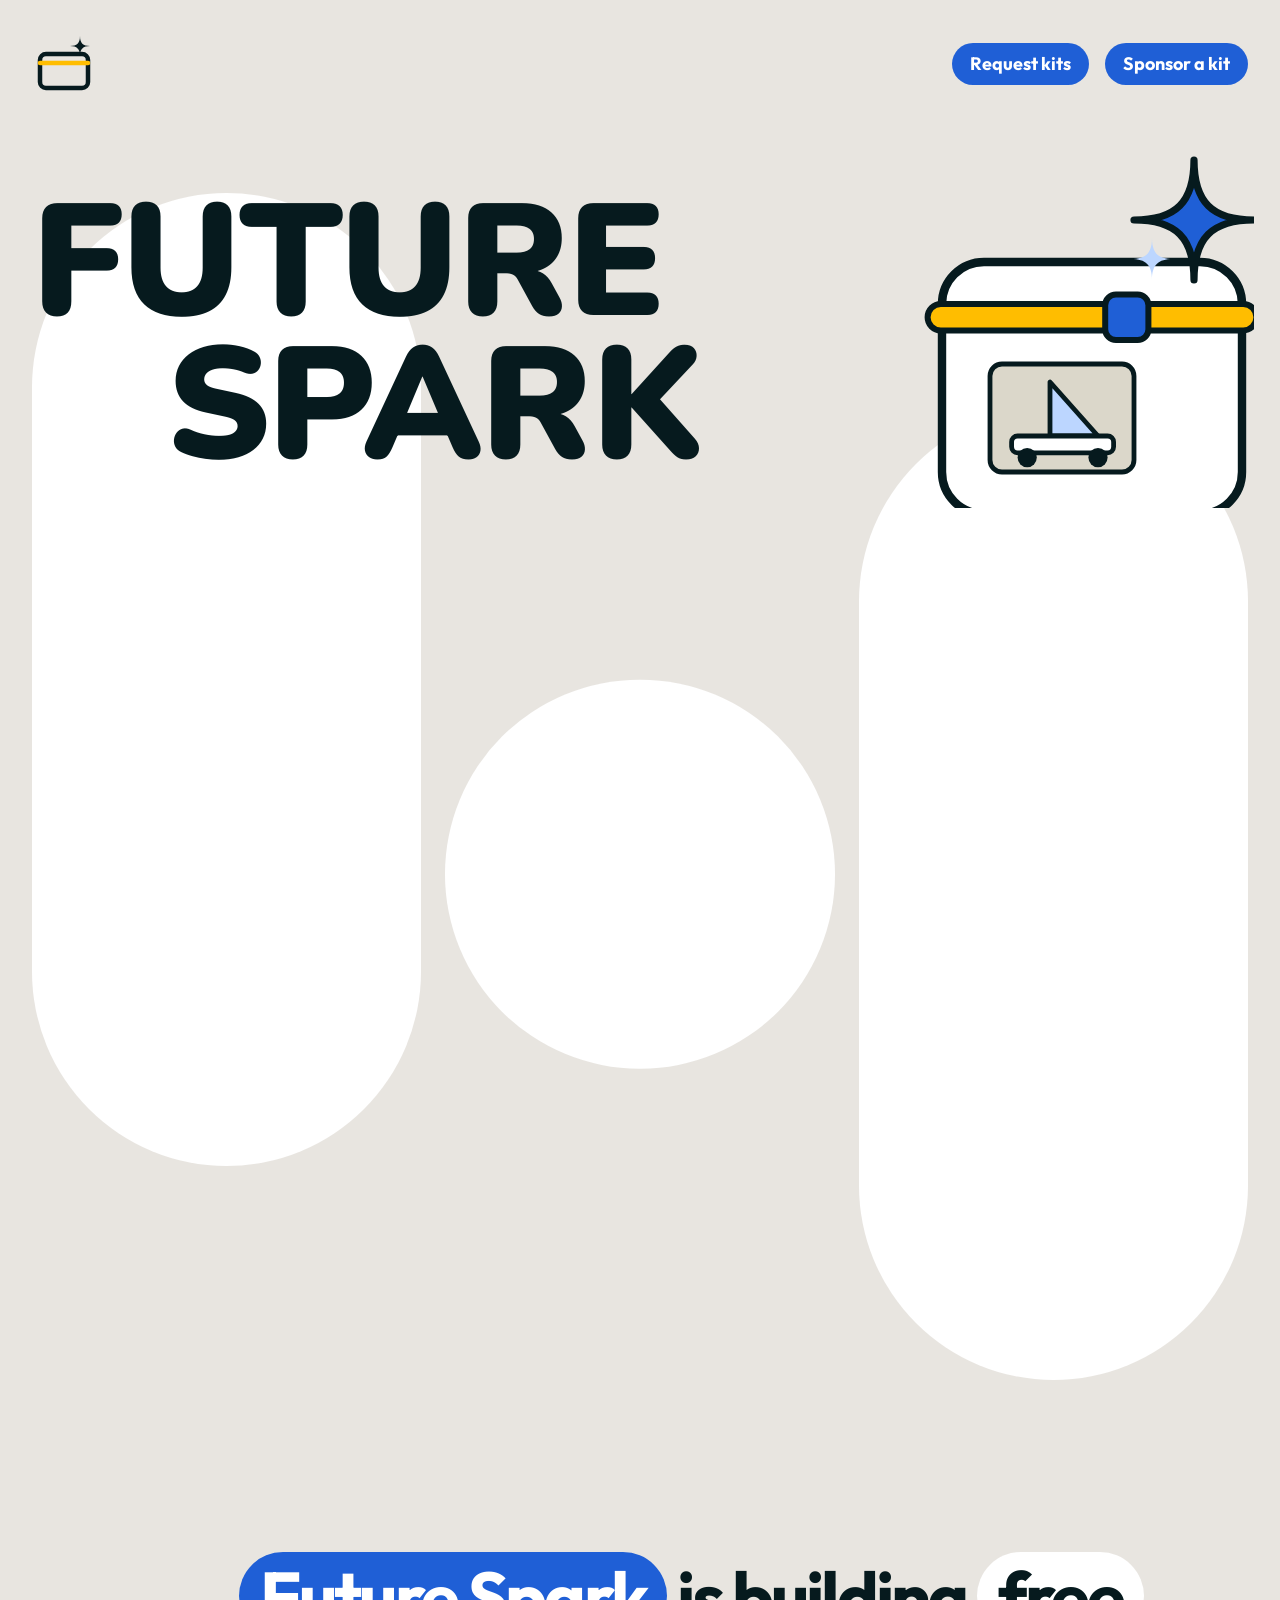
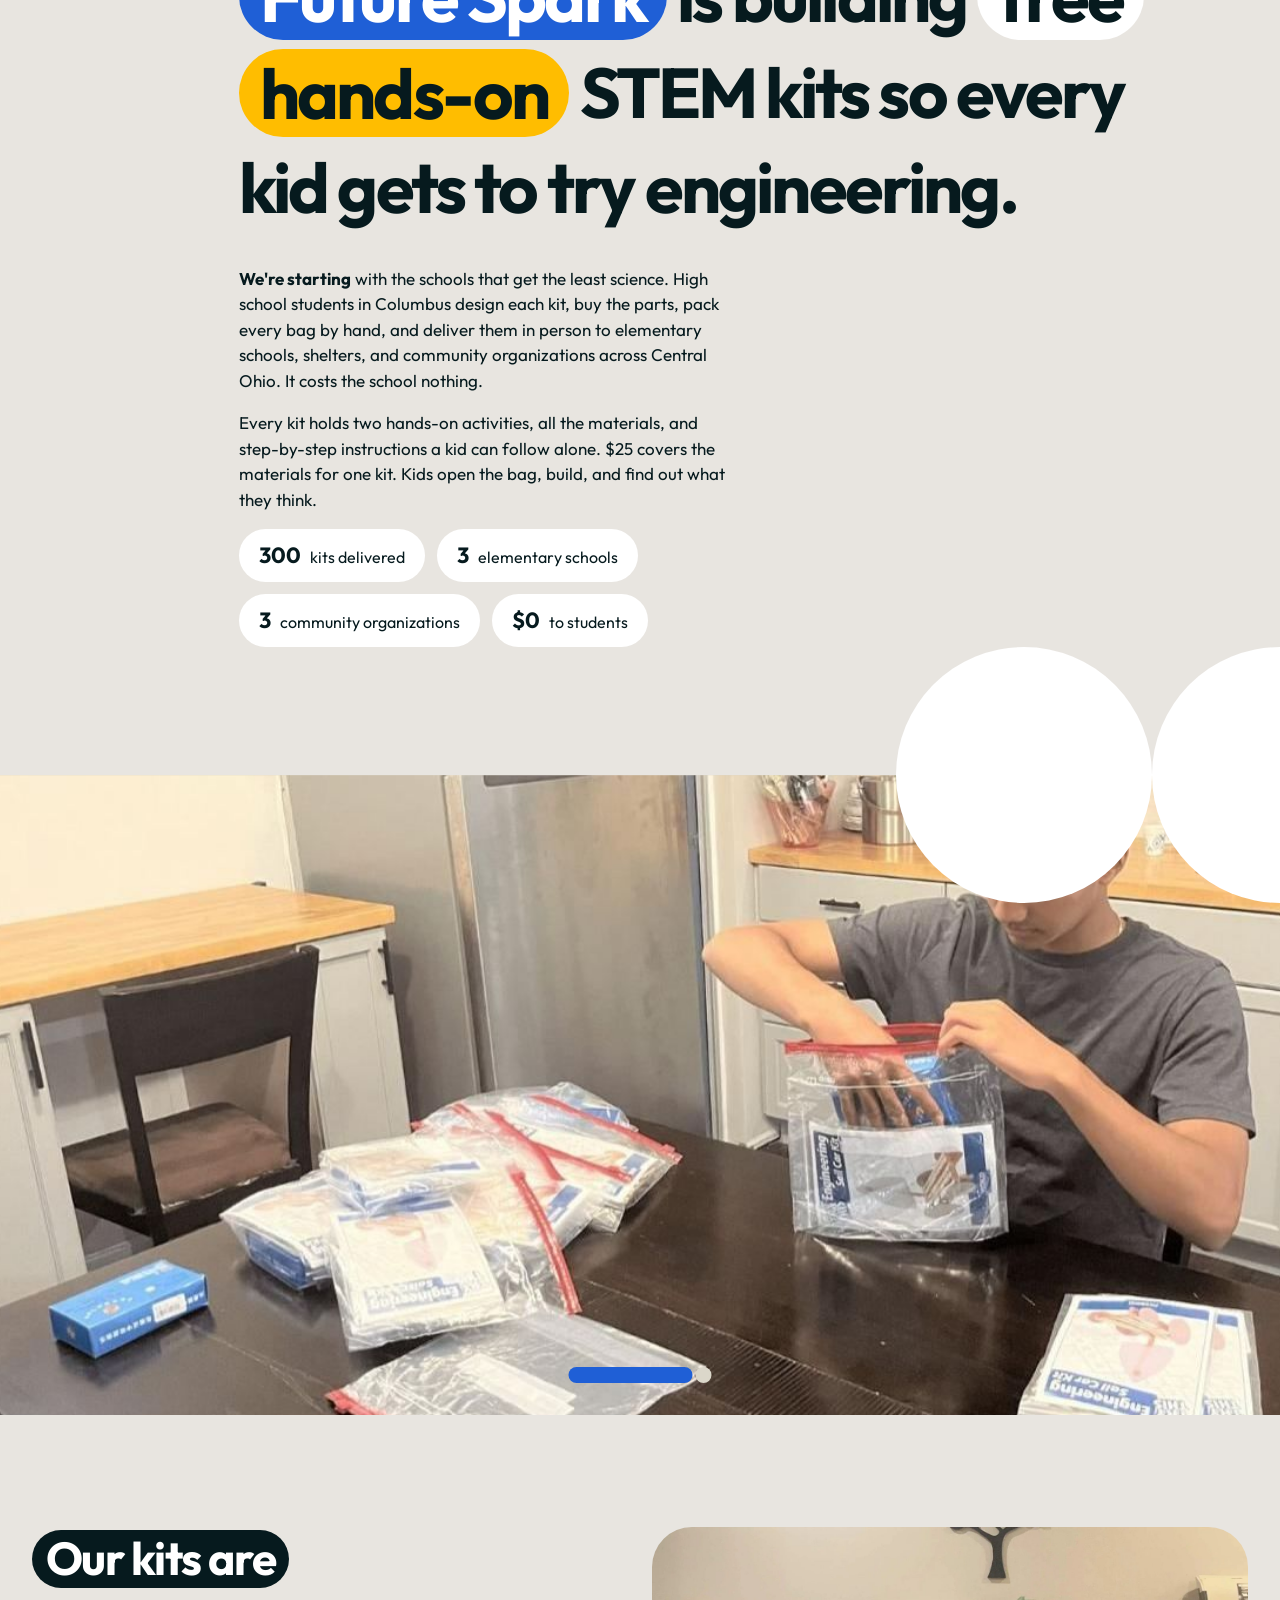
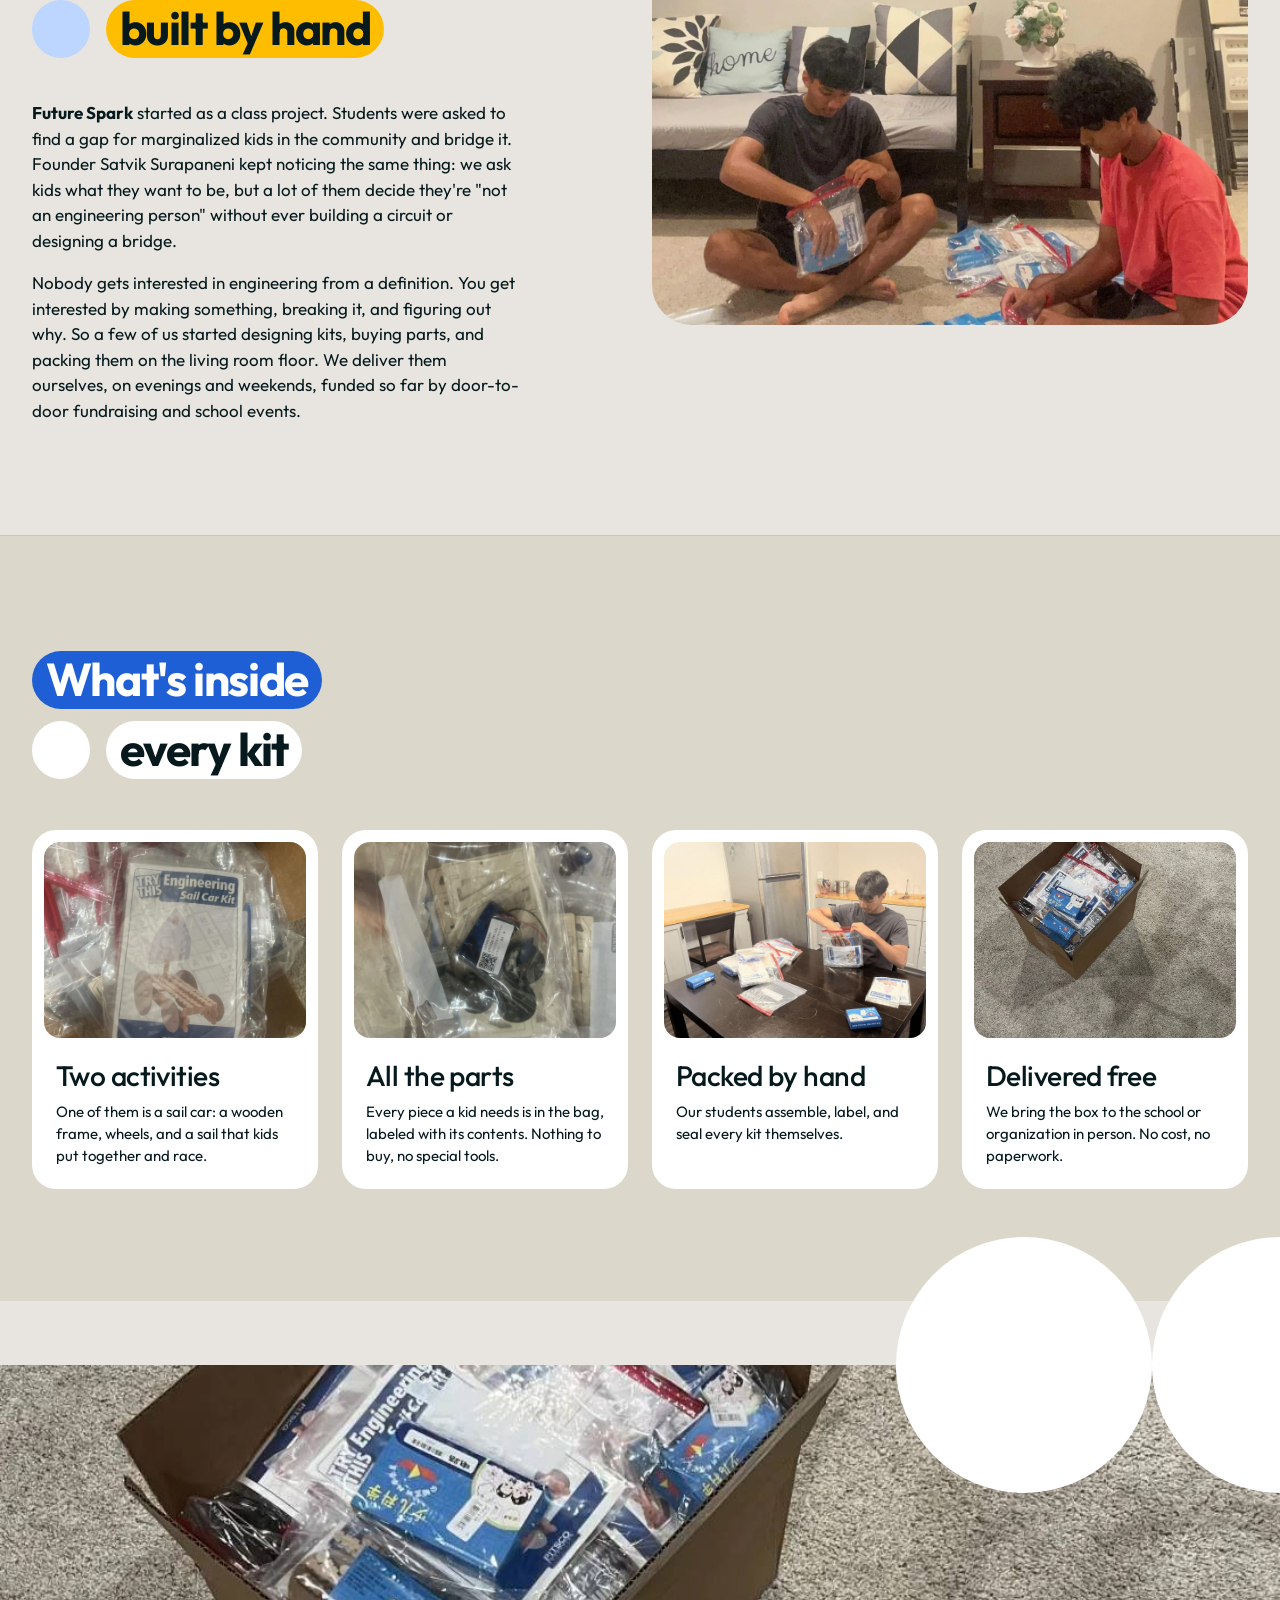
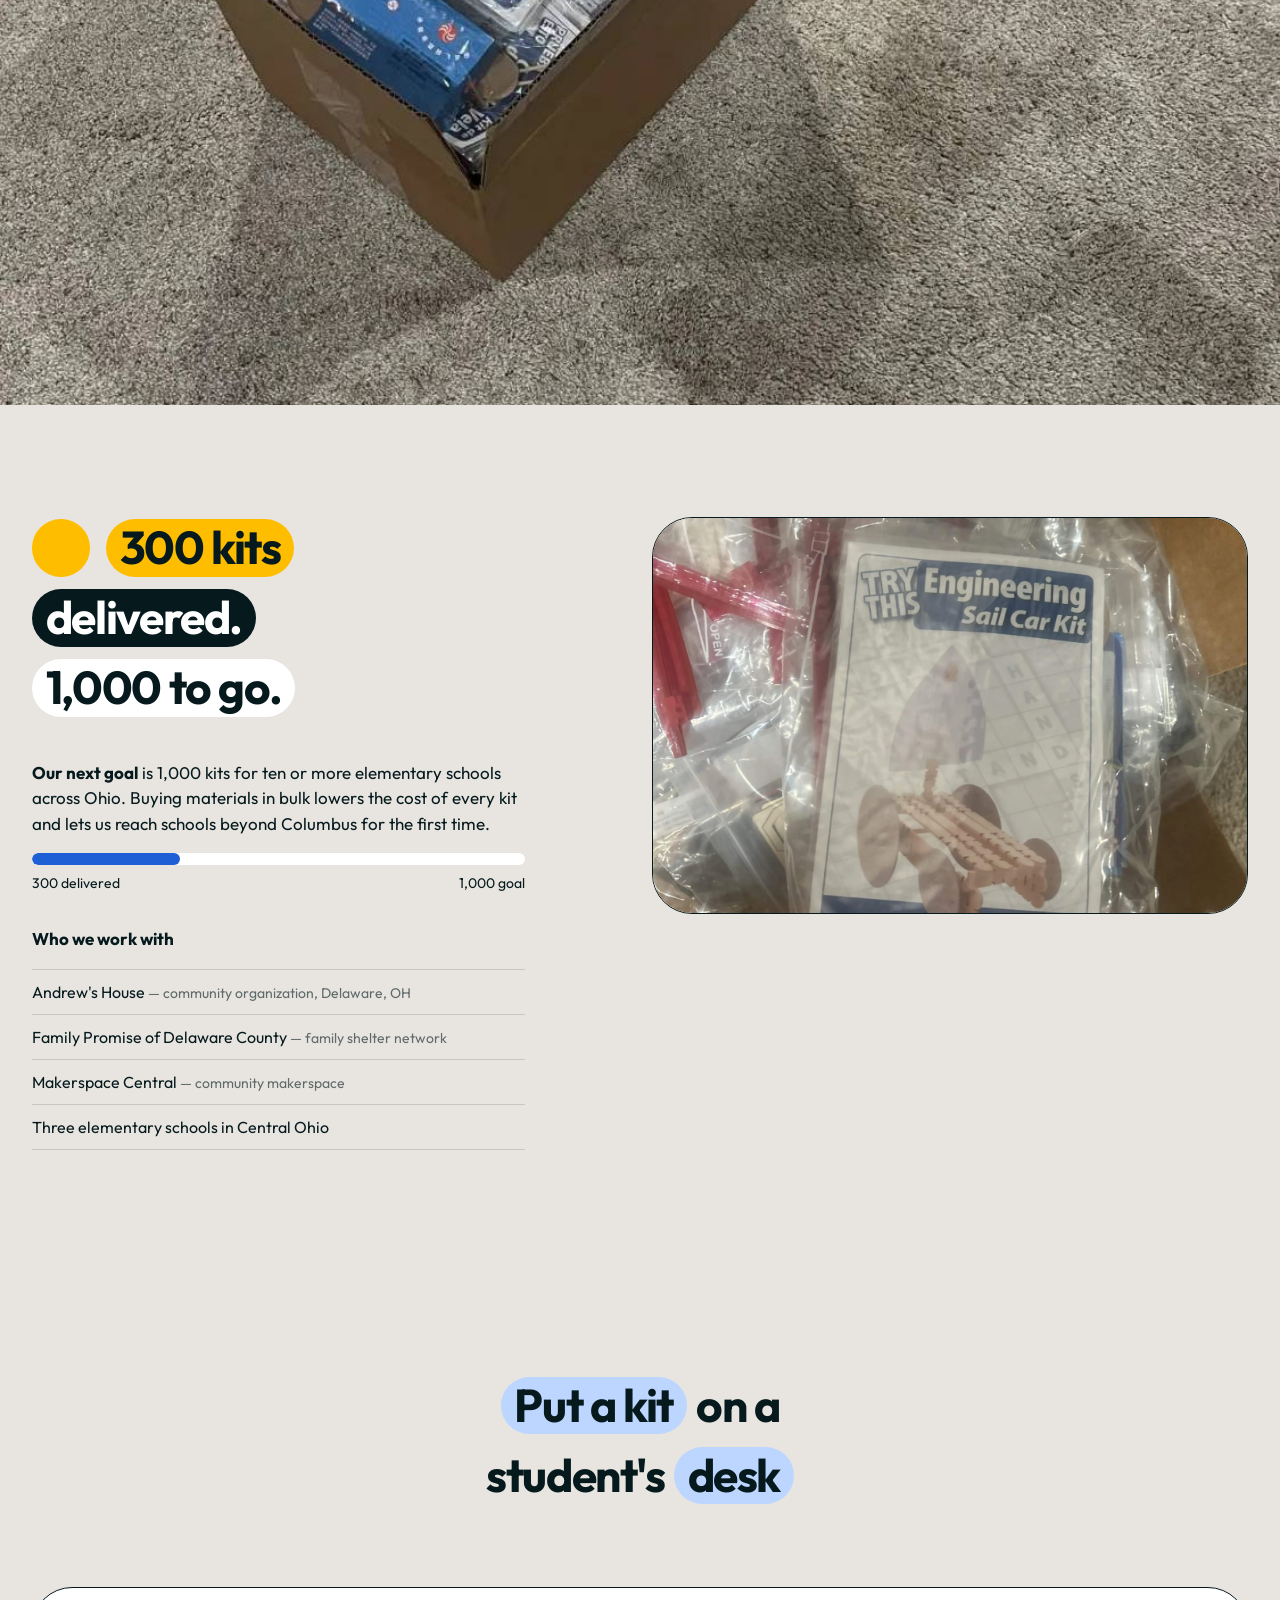
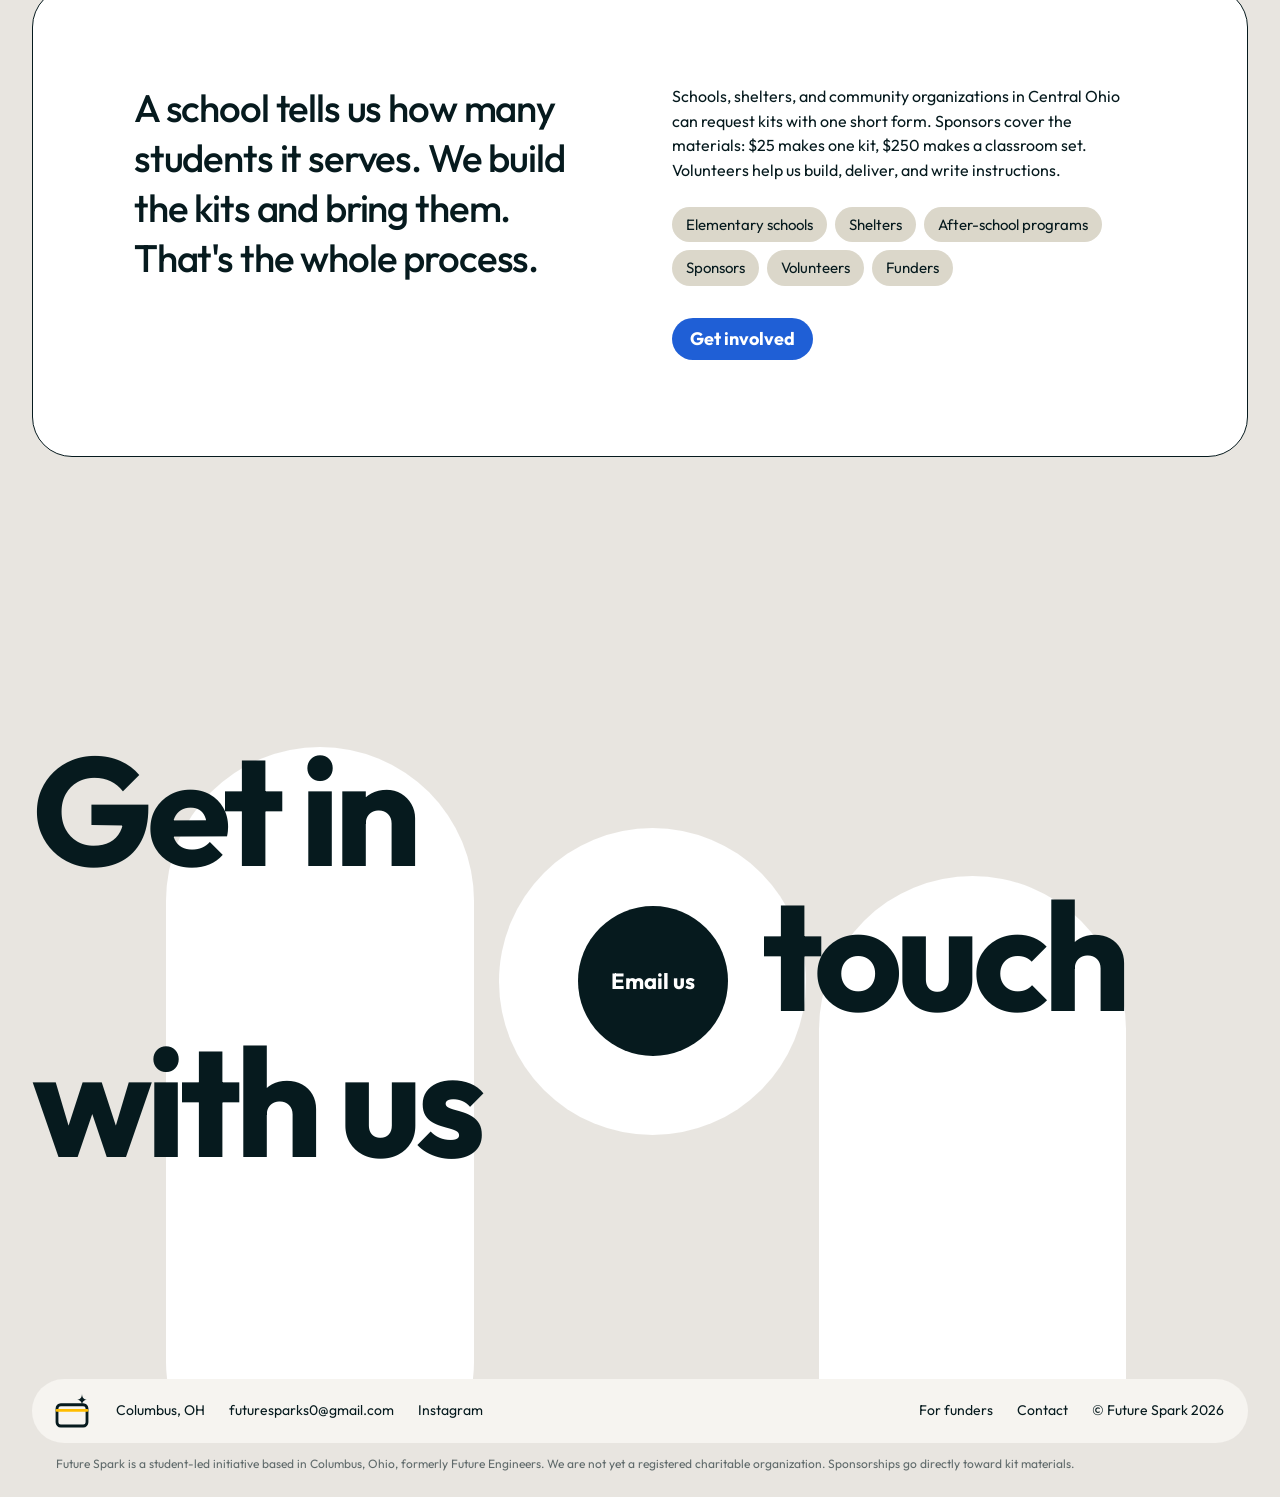
==== commit 8d537da5: "Inline CSS and JS into each page so they work when opened as single files Co-Authored-By: Claude Fab" ====
--- a/index.html
+++ b/index.html
@@ -13,7 +13,277 @@
 <link rel="preconnect" href="https://fonts.googleapis.com">
 <link rel="preconnect" href="https://fonts.gstatic.com" crossorigin>
 <link href="https://fonts.googleapis.com/css2?family=Outfit:wght@400;500;700&family=Nunito:wght@900&display=swap" rel="stylesheet">
-<link rel="stylesheet" href="css/styles.css">
+<style>
+/* Future Spark — layout modeled on mindrobotics.com */
+
+:root {
+  --black: #061a1e;
+  --white: #ffffff;
+  --grey-100: #dbd7ca;
+  --grey-50: #e8e5e0;
+  --grey-10: #f6f4f0;
+  --teal: #1f5fd6;
+  --yellow: #bcd6ff;
+  --coral: #ffbd00;
+  --gutter: 24px;
+  --gap: 16px;
+  --spacer-small: 64px;
+  --spacer-medium: 96px;
+  --spacer-large: 168px;
+  --spacer-xl: 240px;
+  --radius-small: 24px;
+  --radius-medium: 40px;
+  --radius-large: 72px;
+  --tag-pad: 0.3em;
+  --font: "Outfit", "Segoe UI", Helvetica, Arial, sans-serif;
+  --font-mark: "Nunito", "Outfit", Arial, sans-serif;
+}
+@media (min-width: 834px) { :root { --gutter: 32px; --gap: 24px; --spacer-medium: 112px; --spacer-xl: 192px; } }
+
+* { box-sizing: border-box; }
+html { scroll-behavior: smooth; overflow-x: clip; }
+body {
+  margin: 0;
+  font-family: var(--font);
+  font-size: 18px;
+  line-height: 1.55;
+  color: var(--black);
+  background: var(--grey-50);
+  -webkit-font-smoothing: antialiased;
+  overflow-x: hidden;
+}
+h1, h2, h3 { margin: 0; font-weight: 700; color: var(--black); }
+p { margin: 0 0 1em; }
+p:last-child { margin-bottom: 0; }
+a { color: inherit; }
+img { display: block; max-width: 100%; height: auto; }
+ul { margin: 0; padding: 0; list-style: none; }
+strong { font-weight: 700; }
+
+/* 12-column grid */
+.grid { display: grid; grid-template-columns: repeat(6, minmax(0, 1fr)); column-gap: var(--gap); padding-inline: var(--gutter); }
+@media (min-width: 834px) { .grid { grid-template-columns: repeat(12, minmax(0, 1fr)); } }
+section { position: relative; }
+
+/* Type */
+.h-statement { font-size: clamp(40px, 5.5vw, 80px); line-height: 1.32; letter-spacing: -0.04em; text-wrap: balance; }
+.h-section { font-size: clamp(34px, 3.6vw, 52px); line-height: 1.2; letter-spacing: -0.03em; }
+.h-card { font-size: clamp(24px, 2.2vw, 32px); font-weight: 500; letter-spacing: -0.02em; line-height: 1.4; }
+.h-big { font-size: clamp(30px, 3vw, 44px); font-weight: 500; letter-spacing: -0.03em; line-height: 1.3; }
+.h-giant { font-size: clamp(64px, 12vw, 176px); line-height: 0.95; letter-spacing: -0.04em; font-weight: 700; }
+.p-large { font-size: clamp(17px, 1.3vw, 20px); line-height: 1.5; }
+.p-small { font-size: 15px; line-height: 1.45; }
+
+/* Tag pills inside headlines */
+.tag { display: inline-block; padding: 0 var(--tag-pad); border-radius: 999px; line-height: 1.25; white-space: nowrap; margin: 0.06em 0; }
+.tag.teal { background: var(--teal); color: var(--white); }
+.tag.coral { background: var(--coral); color: var(--black); }
+.tag.yellow { background: var(--yellow); color: var(--black); }
+.tag.black { background: var(--black); color: var(--white); }
+.tag.white { background: var(--white); color: var(--black); }
+.tag.grey { background: #bcd6ff; color: var(--black); }
+.dot { display: inline-block; width: 1.25em; height: 1.25em; border-radius: 50%; vertical-align: middle; margin-right: 0.15em; flex: none; }
+.dot.yellow { background: var(--yellow); }
+.dot.coral { background: var(--coral); }
+.dot.white { background: var(--white); }
+.stack { display: flex; flex-direction: column; align-items: flex-start; gap: 0.15em; }
+.stack > span { display: inline-flex; align-items: center; gap: 0.2em; }
+
+/* Buttons */
+.btn { display: inline-flex; align-items: center; height: 42px; padding: 0 18px; border-radius: 999px; background: var(--teal); color: var(--white); font-weight: 700; font-size: 18px; text-decoration: none; border: 0; cursor: pointer; font-family: inherit; white-space: nowrap; }
+.btn:hover { background: #1a4fb3; }
+.btn.black { background: var(--black); }
+.btn.white { background: var(--white); color: var(--black); }
+.btn.white:hover { background: var(--grey-10); }
+.btn + .btn { margin-left: 8px; }
+
+/* Header */
+header { position: fixed; inset: 0 0 auto; z-index: 20; padding: 24px var(--gutter); display: flex; justify-content: space-between; align-items: center; pointer-events: none; }
+header > * { pointer-events: auto; }
+.mark { display: block; width: 64px; height: 64px; }
+.mark img { width: 100%; height: 100%; }
+.actions { display: flex; gap: 8px; }
+@media (min-width: 834px) { header { padding: 32px var(--gutter); } }
+
+/* Hero */
+.hero { padding: var(--spacer-xl) var(--gutter) 0; min-height: 100svh; display: flex; flex-direction: column; gap: 9vw; position: relative; overflow: hidden; }
+.wordmark { position: relative; z-index: 1; font-family: var(--font-mark); font-weight: 900; font-size: clamp(56px, 12.4vw, 186px); line-height: 0.9; letter-spacing: -0.01em; color: var(--black); }
+.wordmark span { display: block; }
+.hero-art { position: absolute; right: 2%; top: 9%; width: 30%; max-width: 440px; z-index: 2; pointer-events: none; }
+.shapes { display: flex; justify-content: space-between; margin-top: -6vw; position: relative; }
+.shapes span { width: 32%; background: var(--white); border-radius: 999px; }
+.shapes .pill { aspect-ratio: 2 / 5; }
+.shapes .ball { aspect-ratio: 1; align-self: flex-start; margin-top: 9.6%; transform: translateY(40%); }
+.shapes .pill.first { transform: translateY(-22%); }
+@media (min-width: 834px) {
+  .hero { gap: 4.5vw; }
+  .wordmark span + span { margin-left: 0.85em; }
+  .shapes { margin-top: -10vw; }
+}
+@media (max-width: 833px) { .hero-art { display: none; } .shapes { margin-top: 24px; } }
+
+/* Statement */
+.statement { padding-top: var(--spacer-large); padding-bottom: var(--spacer-small); row-gap: 32px; }
+.statement .h-statement { grid-column: 1 / -1; }
+.statement .body { grid-column: 1 / -1; max-width: 600px; }
+@media (min-width: 834px) {
+  .statement .h-statement { grid-column: 2 / span 9; }
+  .statement .body { grid-column: 2 / span 7; }
+}
+@media (min-width: 1200px) {
+  .statement .h-statement { grid-column: 3 / span 9; max-width: 1000px; }
+  .statement .body { grid-column: 3 / span 5; }
+}
+.deco { position: absolute; pointer-events: none; z-index: 0; }
+.deco.ball { background: var(--white); border-radius: 50%; }
+.statement > * { position: relative; z-index: 1; }
+.statement > .deco { position: absolute; z-index: 0; }
+
+/* Numbers strip */
+.numbers { display: flex; flex-wrap: wrap; gap: 12px; margin-top: 8px; }
+.numbers li { background: var(--white); border-radius: 999px; padding: 10px 20px; font-size: 16px; }
+.numbers strong { font-size: 22px; margin-right: 6px; }
+
+/* Full-bleed 2:1 photo band with circles cutting into its top edge */
+.band { position: relative; background: var(--grey-100); margin-top: var(--spacer-small); overflow-x: clip; overflow-y: visible; }
+.band .frame { aspect-ratio: 2 / 1; overflow: hidden; background: var(--grey-100); position: relative; }
+.band img { width: 100%; height: 100%; object-fit: cover; }
+.band .cut { position: absolute; top: 0; width: 20%; aspect-ratio: 1; background: var(--white); border-radius: 50%; transform: translateY(-50%); pointer-events: none; z-index: 2; }
+.band .cut.a { left: 70%; } .band .cut.b { left: 90%; }
+.band .dots { position: absolute; bottom: var(--gutter); left: 50%; transform: translateX(-50%); display: flex; gap: 3px; z-index: 3; }
+.band .dots button { width: 12px; height: 12px; border-radius: 999px; border: 0; background: var(--grey-100); padding: 0; cursor: pointer; transition: width 0.2s; }
+.band .dots button[aria-current="true"] { width: 60px; background: var(--teal); }
+.band .slides img { position: absolute; inset: 0; transition: clip-path 0.8s ease-in-out; clip-path: inset(0 0 100% 0); }
+.band .slides img.active { clip-path: inset(0); }
+@media (min-width: 834px) { .band .dots button { width: 16px; height: 16px; } .band .dots button[aria-current="true"] { width: 124px; } }
+
+/* Two-column feature: stacked tag headline + copy on the left, rounded image on the right */
+.feature { padding-block: var(--spacer-medium); row-gap: 40px; }
+.feature .text { grid-column: 1 / -1; }
+.feature .media { grid-column: 1 / -1; }
+.feature .body { margin-top: 40px; max-width: 560px; }
+.feature .media img { width: 100%; aspect-ratio: 3 / 2; object-fit: cover; border-radius: var(--radius-medium); background: var(--grey-100); }
+.feature .media.outlined img { border: 1px solid var(--black); }
+@media (min-width: 834px) {
+  .feature .text { grid-column: 1 / span 6; }
+  .feature .media { grid-column: 7 / span 6; }
+}
+@media (min-width: 1200px) { .feature .text { grid-column: 1 / span 5; } }
+
+/* Cards section on the darker grey */
+.cards { background: var(--grey-100); padding-block: var(--spacer-medium); border-top: 1px solid rgba(6,26,30,0.08); }
+.cards .head { grid-column: 1 / -1; margin-bottom: 48px; }
+.card-row { grid-column: 1 / -1; display: grid; grid-template-columns: 1fr; gap: var(--gap); }
+.card { background: var(--white); border-radius: var(--radius-small); padding: 12px; }
+.card img { width: 100%; aspect-ratio: 4 / 3; object-fit: cover; border-radius: 16px; }
+.card .h-card { margin: 18px 12px 6px; }
+.card p { margin: 0 12px 10px; font-size: 15px; line-height: 1.45; }
+@media (min-width: 600px) { .card-row { grid-template-columns: 1fr 1fr; } }
+@media (min-width: 1100px) { .card-row { grid-template-columns: repeat(4, 1fr); } }
+
+/* Progress and partners */
+.progress { height: 12px; background: var(--white); border-radius: 999px; overflow: hidden; margin: 16px 0 8px; }
+.progress div { height: 100%; background: var(--teal); border-radius: 999px; }
+.progress-labels { display: flex; justify-content: space-between; font-size: 14px; }
+.partners li { padding: 10px 0; border-top: 1px solid rgba(6,26,30,0.15); font-size: 16px; }
+.partners li:last-child { border-bottom: 1px solid rgba(6,26,30,0.15); }
+.partners li span { opacity: 0.6; font-size: 14px; }
+
+/* Big outlined card section */
+.bigcard { padding-block: var(--spacer-medium); row-gap: 80px; }
+.bigcard .title { grid-column: 1 / -1; text-align: center; }
+.bigcard .title .stack { align-items: center; }
+.bigcard .panel { grid-column: 1 / -1; background: var(--white); border: 1px solid var(--black); border-radius: var(--radius-medium); padding: 48px var(--gutter); display: grid; gap: 40px; }
+.bigcard .panel .body { max-width: 540px; }
+.chips { display: flex; flex-wrap: wrap; gap: 8px; margin: 24px 0 32px; }
+.chips li { background: var(--grey-100); border-radius: 999px; padding: 6px 14px; font-size: 15px; }
+@media (min-width: 834px) { .bigcard .panel { grid-template-columns: 1fr 1fr; padding: 96px 8.3%; gap: 64px; } }
+
+/* Giant closing section */
+.giant { position: relative; padding: var(--spacer-large) var(--gutter) var(--spacer-xl); overflow: hidden; min-height: 90svh; }
+.giant .h-giant { position: relative; z-index: 1; }
+.giant .h-giant span { display: block; }
+.giant .h-giant .l2 { margin-left: 60%; }
+.giant .g-shapes { position: absolute; inset: 0; z-index: 0; pointer-events: none; }
+.giant .g-shapes span { position: absolute; background: var(--white); border-radius: 999px; }
+.giant .g-shapes .p1 { left: 13%; top: 22%; width: 24%; aspect-ratio: 2 / 5; }
+.giant .g-shapes .b1 { left: 39%; top: 32%; width: 24%; aspect-ratio: 1; }
+.giant .g-shapes .p2 { left: 64%; top: 38%; width: 24%; aspect-ratio: 2 / 5; }
+.giant .cta { position: absolute; left: 51%; top: calc(32% + 12vw); transform: translate(-50%, -50%); z-index: 2; width: 150px; height: 150px; border-radius: 50%; background: var(--black); color: var(--white); display: flex; align-items: center; justify-content: center; font-weight: 700; font-size: 22px; text-decoration: none; text-align: center; padding: 12px; line-height: 1.2; }
+.giant .cta:hover { background: var(--teal); }
+@media (max-width: 833px) { .giant .h-giant .l2 { margin-left: 20%; } .giant .cta { width: 120px; height: 120px; font-size: 18px; top: 48%; } }
+
+/* Footer pill bar */
+footer { padding: 0 var(--gutter) 24px; }
+.footbar { background: var(--grey-10); border-radius: 999px; padding: 12px 24px 12px 20px; display: flex; align-items: center; justify-content: space-between; gap: 24px; flex-wrap: wrap; font-size: 14px; }
+.footbar .left, .footbar .right { display: flex; align-items: center; gap: 24px; flex-wrap: wrap; }
+.footbar a { text-decoration: none; }
+.footbar a:hover { text-decoration: underline; }
+.footbar .mark { width: 40px; height: 40px; }
+.legal { font-size: 12px; opacity: 0.6; padding: 12px 24px 0; }
+@media (max-width: 833px) { .footbar { border-radius: var(--radius-small); } }
+
+/* Inner pages */
+.page { padding-top: calc(var(--spacer-xl) - 40px); padding-bottom: var(--spacer-small); row-gap: 24px; }
+.page .h-statement { grid-column: 1 / -1; }
+.page .intro { grid-column: 1 / -1; max-width: 640px; }
+@media (min-width: 834px) { .page .h-statement, .page .intro { grid-column: 2 / span 10; } }
+.block { padding-block: var(--spacer-small); row-gap: 40px; }
+.block .text { grid-column: 1 / -1; }
+.block .panel { grid-column: 1 / -1; background: var(--white); border-radius: var(--radius-medium); padding: 40px var(--gutter); }
+.block .text .body { margin-top: 24px; max-width: 520px; }
+.block .text > img { margin-top: 32px; border-radius: var(--radius-medium); aspect-ratio: 3 / 2; object-fit: cover; width: 100%; }
+@media (min-width: 834px) { .block .text { grid-column: 1 / span 5; } .block .panel { grid-column: 7 / span 6; padding: 48px 40px; } }
+@media (max-width: 833px) { .block [style*="grid-column: 7"] { grid-column: 1 / -1 !important; } .block [style*="grid-column: 1 / span 6"] { grid-column: 1 / -1 !important; } }
+label { display: block; font-weight: 700; font-size: 14px; margin-bottom: 6px; }
+input, select, textarea { width: 100%; font: inherit; font-size: 16px; padding: 12px 16px; border: 1px solid var(--grey-100); border-radius: 14px; background: var(--grey-10); color: var(--black); }
+input:focus, select:focus, textarea:focus { outline: 2px solid var(--teal); outline-offset: 1px; border-color: var(--teal); }
+textarea { min-height: 120px; resize: vertical; }
+.field { margin-bottom: 16px; }
+.two-col { display: grid; grid-template-columns: 1fr; gap: 0 16px; }
+@media (min-width: 600px) { .two-col { grid-template-columns: 1fr 1fr; } }
+.note { font-size: 14px; opacity: 0.7; margin-top: 12px; }
+.msg { display: none; margin-top: 14px; font-size: 15px; }
+.msg.show { display: block; }
+.amounts { display: flex; flex-wrap: wrap; gap: 8px; margin-bottom: 18px; }
+.amount { font: inherit; font-weight: 700; padding: 9px 18px; border: 1px solid var(--grey-100); border-radius: 999px; background: var(--white); cursor: pointer; color: var(--black); }
+.amount.selected { background: var(--teal); border-color: var(--teal); color: var(--white); }
+.zelle { background: var(--grey-10); border-radius: var(--radius-small); padding: 22px 24px; }
+.zelle .num { display: block; font-size: 30px; font-weight: 700; letter-spacing: -0.02em; margin: 4px 0 10px; }
+table { width: 100%; border-collapse: collapse; font-size: 15px; }
+th, td { text-align: left; vertical-align: top; padding: 10px 12px 10px 0; border-bottom: 1px solid rgba(6,26,30,0.15); }
+th { font-size: 13px; opacity: 0.7; font-weight: 700; }
+td ul { padding-left: 16px; list-style: disc; }
+td li { margin-bottom: 4px; }
+.h-sub { font-size: 22px; font-weight: 700; margin-bottom: 8px; }
+.h-sub + p, .panel p { font-size: 16px; }
+@media (max-width: 600px) {
+  table.model thead { display: none; }
+  table.model tr, table.model td { display: block; padding-right: 0; }
+  table.model td::before { content: attr(data-label); display: block; font-weight: 700; font-size: 13px; margin-bottom: 4px; }
+  .btn { height: 40px; font-size: 16px; padding: 0 14px; }
+}
+
+/* Print: funders page as one sheet */
+@media print {
+  @page { size: letter; margin: 0.5in; }
+  body { background: #fff; font-size: 10.5px; line-height: 1.35; color: #000; }
+  header, footer, .no-print, .deco, .g-shapes { display: none !important; }
+  section, .block { padding: 6px 0 !important; }
+  .page { padding: 0 !important; }
+  .page .h-statement { font-size: 20px !important; line-height: 1.2; margin-bottom: 2px; }
+  .page .intro { font-size: 11px; }
+  .h-sub, h2 { font-size: 13px !important; margin-bottom: 3px; }
+  p, li, td { font-size: 10px !important; margin-bottom: 3px; }
+  .panel { padding: 0 !important; border-radius: 0; background: none; }
+  .block { display: block; }
+  .two-col { display: grid; grid-template-columns: 1fr 1fr; gap: 16px; }
+  th, td { padding: 3px 6px 3px 0; }
+  .grid { display: block; padding: 0; }
+  .tag { background: none !important; color: #000 !important; padding: 0; }
+}
+
+</style>
 </head>
 <body>
 <header>
@@ -150,6 +420,100 @@
   </div>
   <p class="legal">Future Spark is a student-led initiative based in Columbus, Ohio, formerly Future Engineers. We are not yet a registered charitable organization. Sponsorships go directly toward kit materials.</p>
 </footer>
-<script src="js/main.js"></script>
+<script>
+// Future Spark site scripts
+
+document.addEventListener('DOMContentLoaded', function () {
+  var EMAIL = 'futuresparks0@gmail.com';
+
+  // Footer year
+  var year = document.getElementById('year');
+  if (year) year.textContent = new Date().getFullYear();
+
+  // Forms: open the visitor's email app with the answers filled in
+  var forms = document.querySelectorAll('form[data-subject]');
+  forms.forEach(function (form) {
+    form.addEventListener('submit', function (e) {
+      e.preventDefault();
+      var message = form.querySelector('.msg');
+      if (!form.checkValidity()) {
+        message.textContent = 'Please fill in the required fields.';
+        message.className = 'msg show';
+        form.reportValidity();
+        return;
+      }
+      var lines = [];
+      var name = '';
+      form.querySelectorAll('input, select, textarea').forEach(function (field) {
+        if (!field.name) return;
+        if (field.name === 'Name') name = field.value;
+        lines.push(field.name + ': ' + field.value);
+      });
+      var subject = form.getAttribute('data-subject') + (name ? ' from ' + name : '');
+      window.location.href = 'mailto:' + EMAIL + '?subject=' + encodeURIComponent(subject) + '&body=' + encodeURIComponent(lines.join('\n'));
+      message.innerHTML = 'Your email app should open with the message filled in. If it does not, please email us at <a href="mailto:' + EMAIL + '">' + EMAIL + '</a>.';
+      message.className = 'msg show';
+    });
+  });
+
+  // Sponsor amounts
+  var amounts = document.querySelectorAll('.amount');
+  var custom = document.getElementById('customAmount');
+  var customInput = document.getElementById('s-custom');
+  var giftAmount = document.getElementById('giftAmount');
+  var giftKits = document.getElementById('giftKits');
+  function updateGift(value) {
+    var kits = Math.floor(value / 25);
+    giftAmount.textContent = '$' + Number(value || 0).toLocaleString('en-US');
+    giftKits.textContent = kits + (kits === 1 ? ' kit' : ' kits');
+  }
+  amounts.forEach(function (button) {
+    button.addEventListener('click', function () {
+      amounts.forEach(function (b) { b.classList.remove('selected'); });
+      button.classList.add('selected');
+      var amount = button.getAttribute('data-amount');
+      if (amount === 'custom') {
+        custom.style.display = 'block';
+        customInput.focus();
+        updateGift(Number(customInput.value) || 0);
+      } else {
+        custom.style.display = 'none';
+        updateGift(Number(amount));
+      }
+    });
+  });
+  if (customInput) {
+    customInput.addEventListener('input', function () { updateGift(Number(customInput.value) || 0); });
+  }
+
+  // Copy buttons
+  document.querySelectorAll('[data-copy]').forEach(function (button) {
+    button.addEventListener('click', function () {
+      var text = document.getElementById(button.getAttribute('data-copy')).textContent.trim();
+      var original = button.textContent;
+      function done() { button.textContent = 'Copied'; setTimeout(function () { button.textContent = original; }, 1500); }
+      if (navigator.clipboard) navigator.clipboard.writeText(text).then(done, done); else done();
+    });
+  });
+});
+
+// Photo band carousel: wipe between images, dots switch slides, auto-advance
+document.addEventListener('DOMContentLoaded', function () {
+  document.querySelectorAll('[data-carousel]').forEach(function (slides) {
+    var imgs = slides.querySelectorAll('img');
+    var dots = slides.parentElement.querySelectorAll('.dots button');
+    if (imgs.length < 2) return;
+    var i = 0, timer;
+    function show(n) {
+      i = n % imgs.length;
+      imgs.forEach(function (im, k) { im.classList.toggle('active', k === i); });
+      dots.forEach(function (d, k) { d.setAttribute('aria-current', k === i ? 'true' : 'false'); });
+    }
+    dots.forEach(function (d, k) { d.addEventListener('click', function () { clearInterval(timer); show(k); }); });
+    timer = setInterval(function () { show(i + 1); }, 5000);
+  });
+});
+
+</script>
 </body>
 </html>
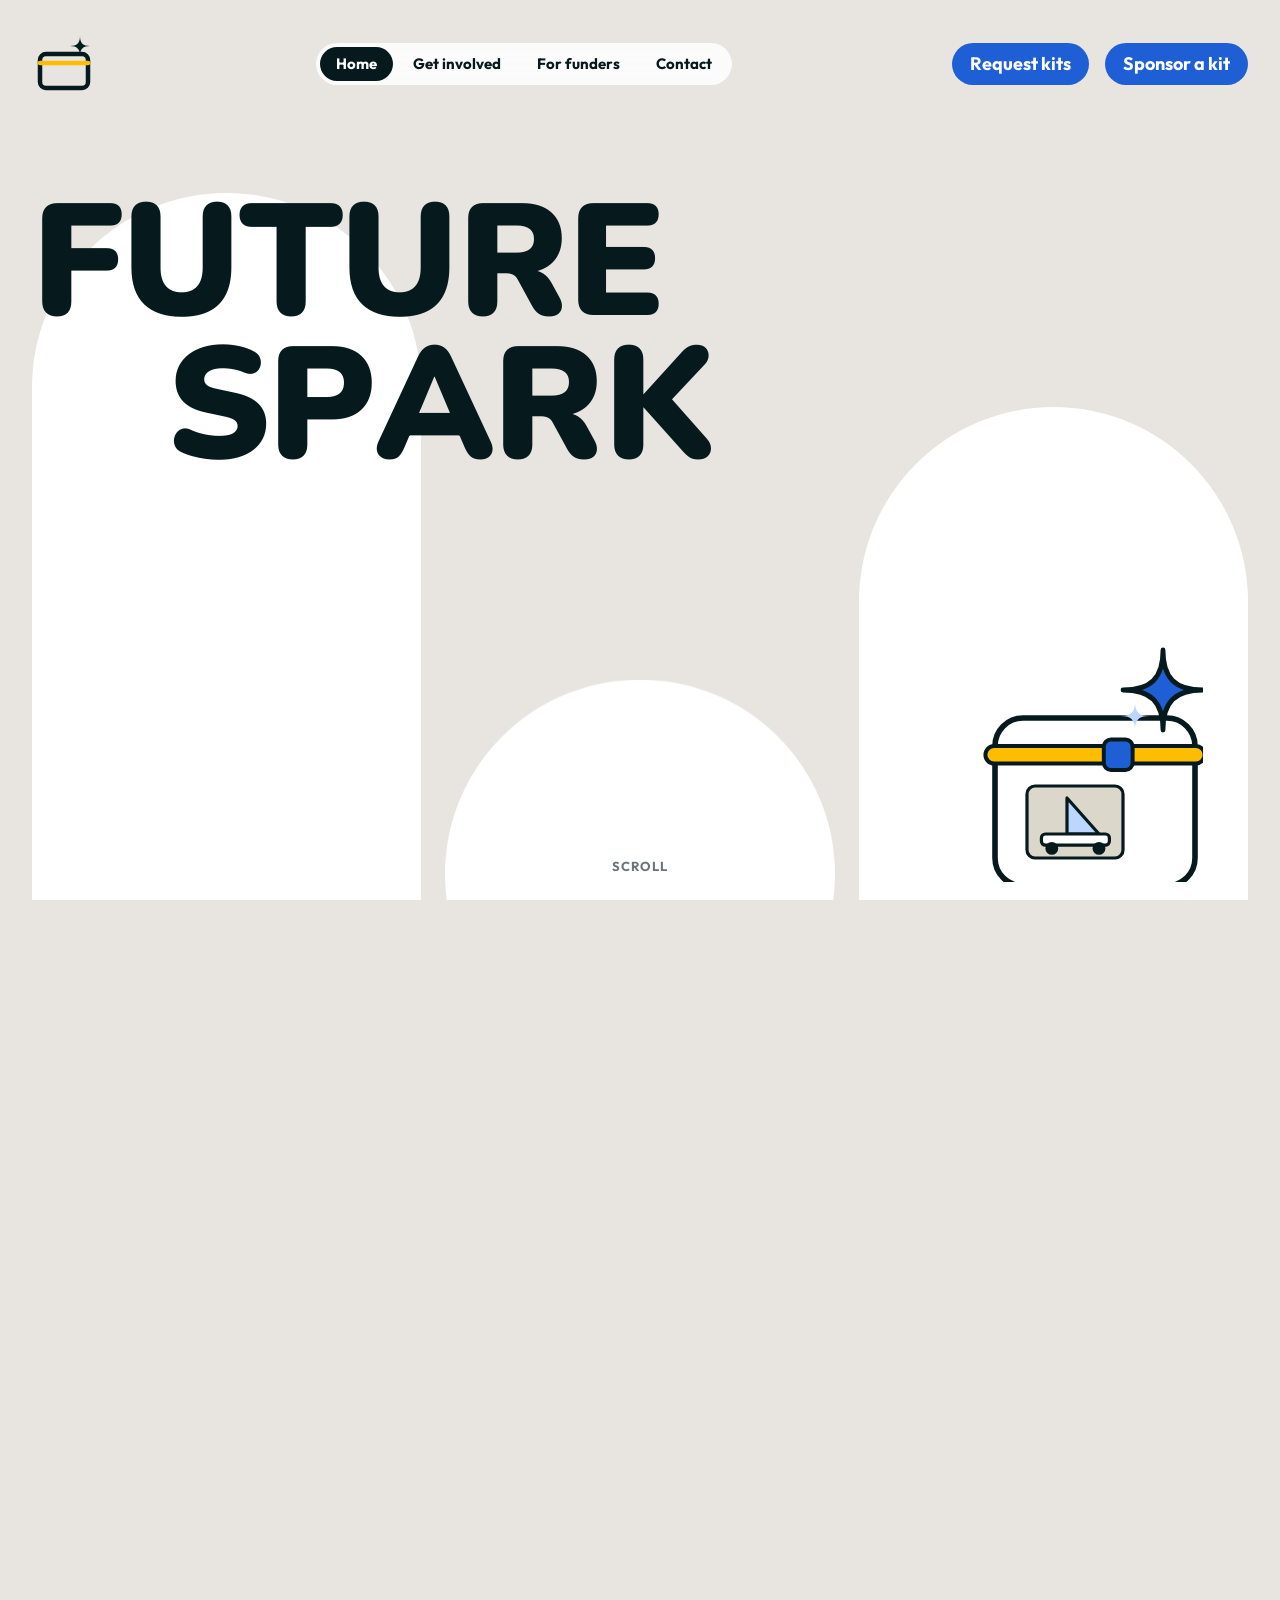
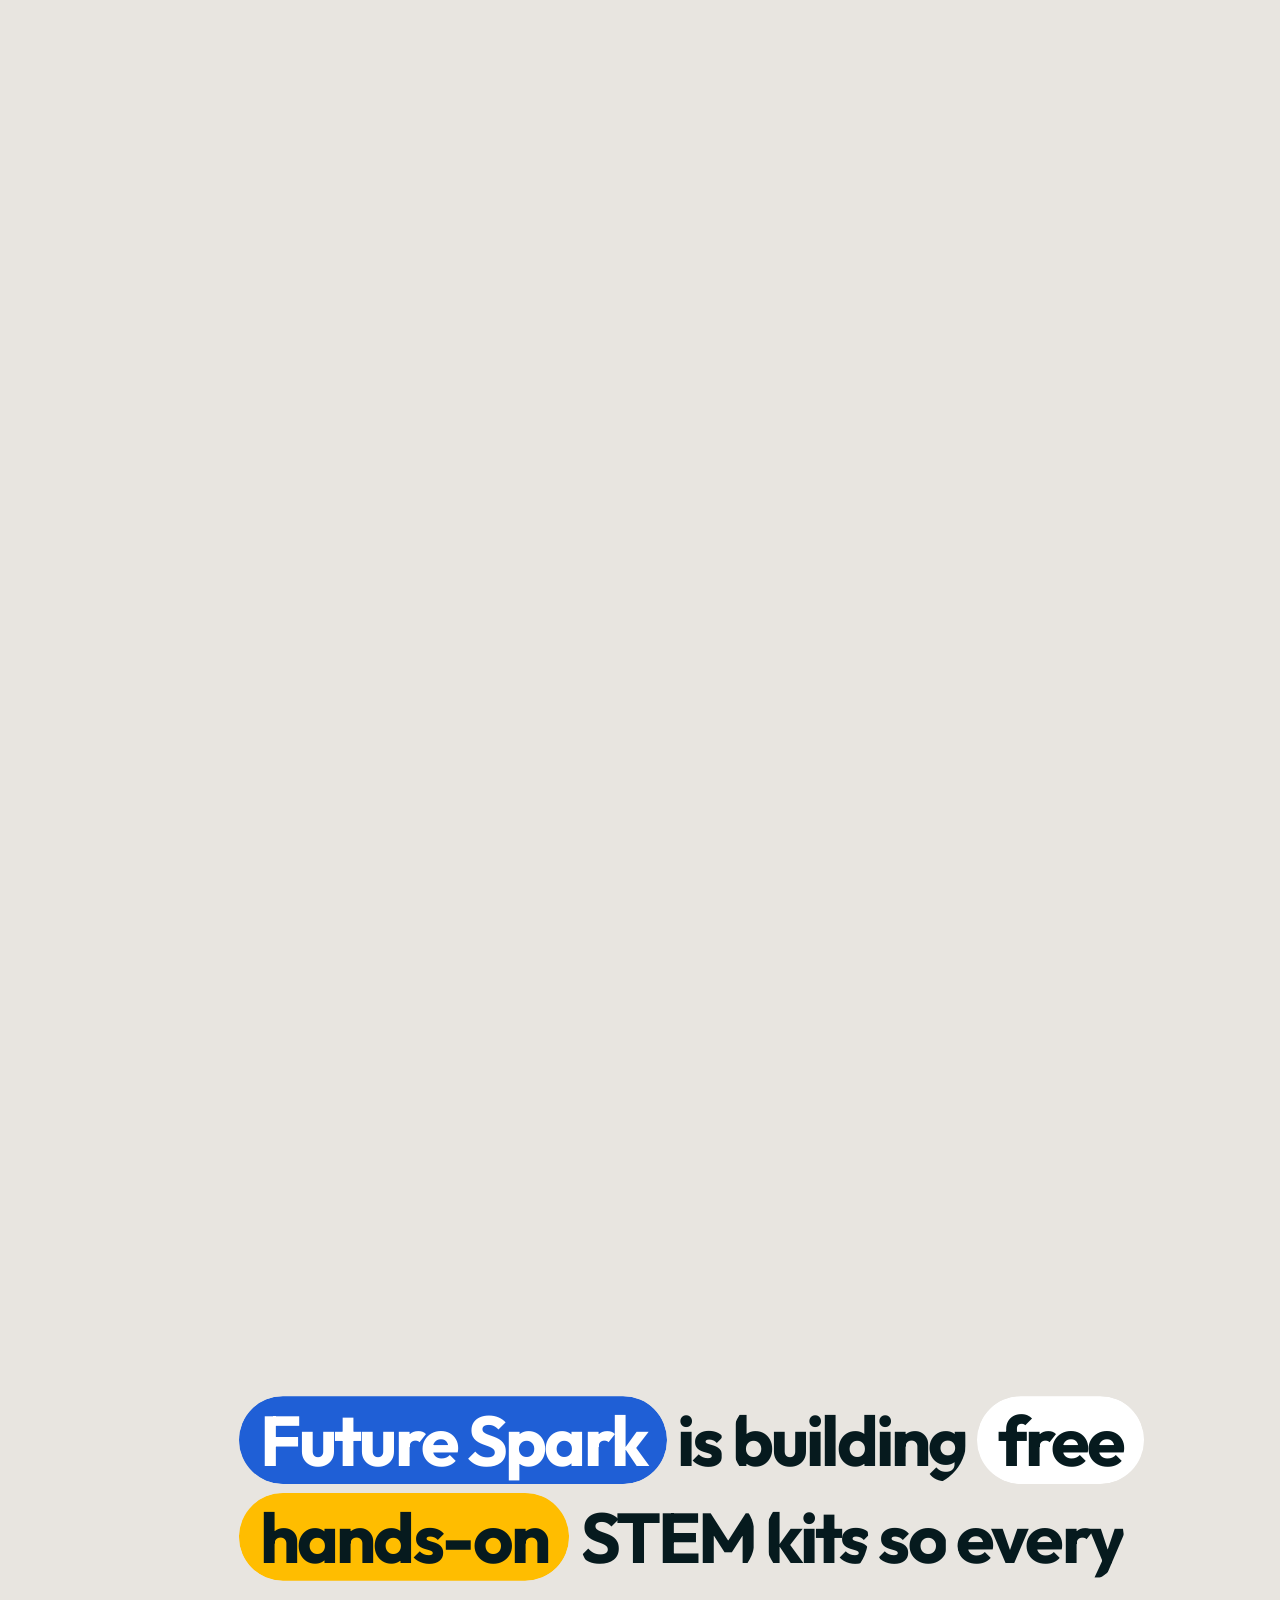
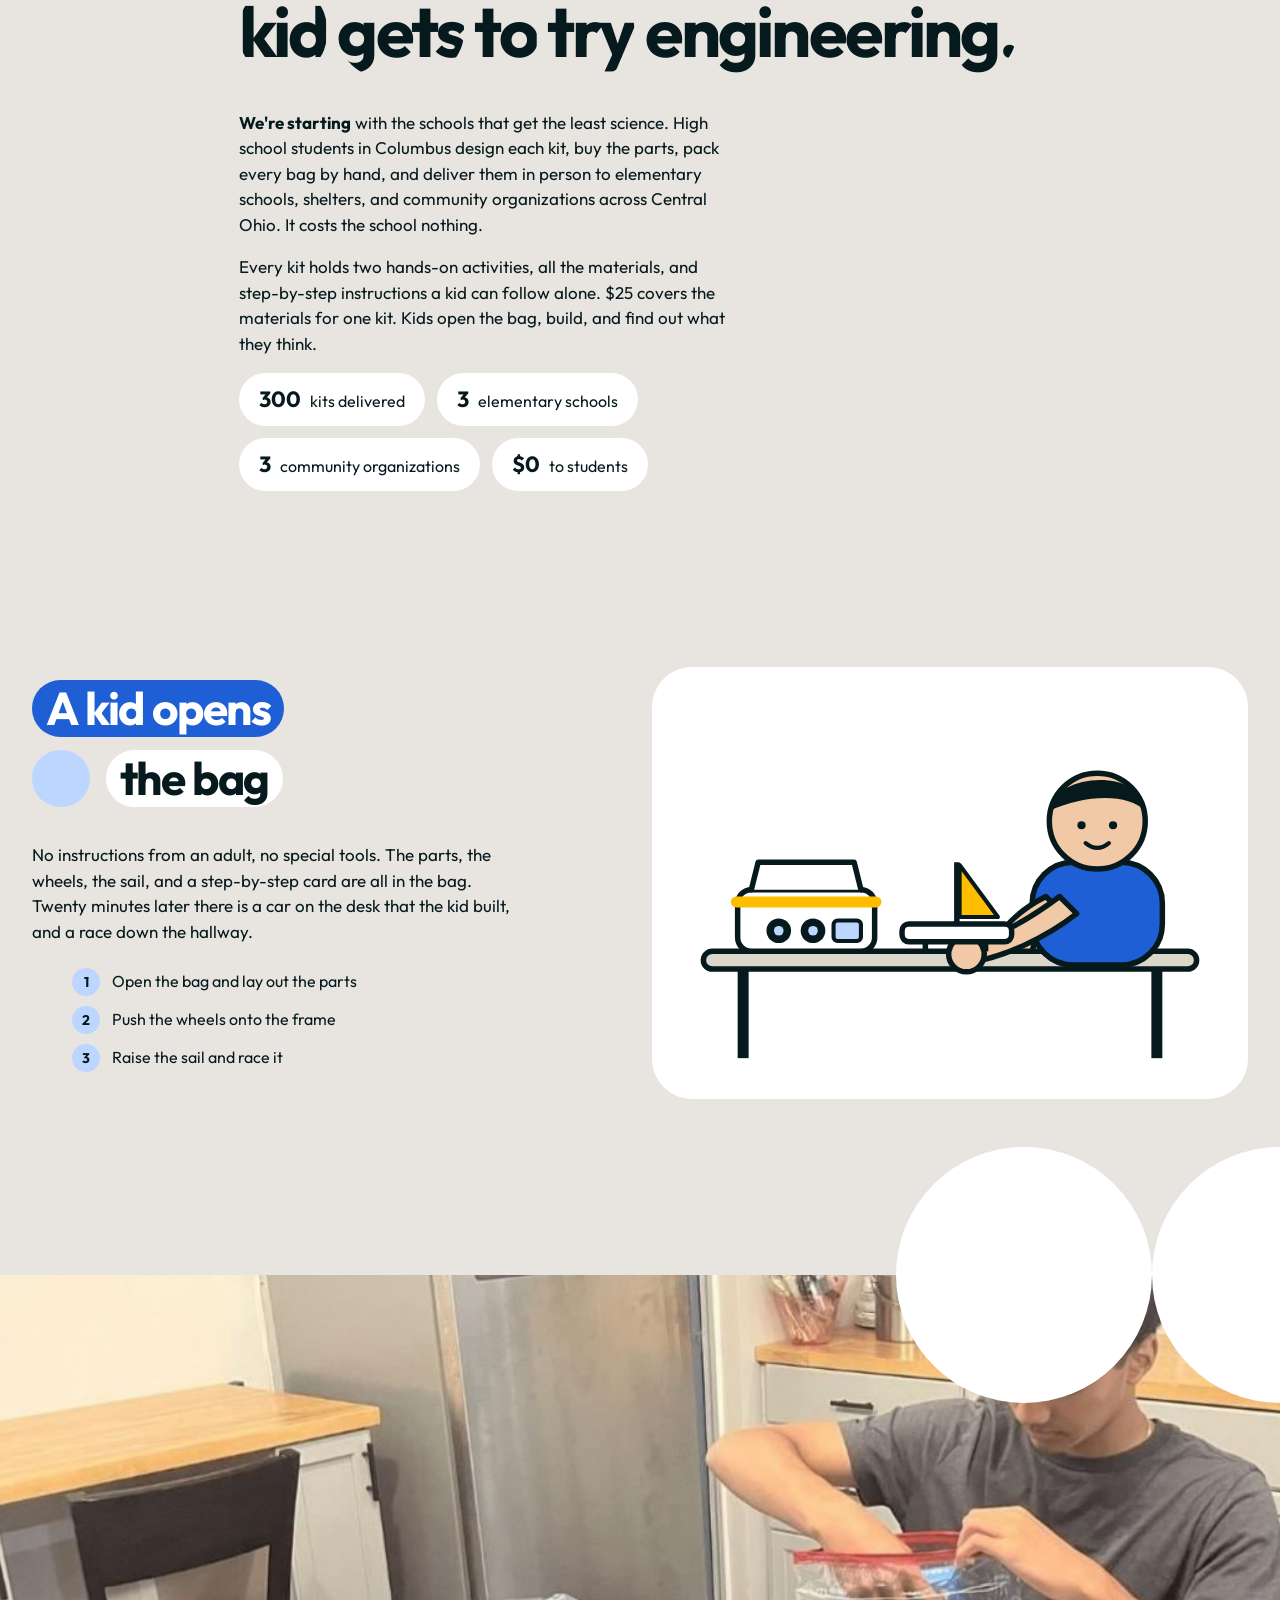
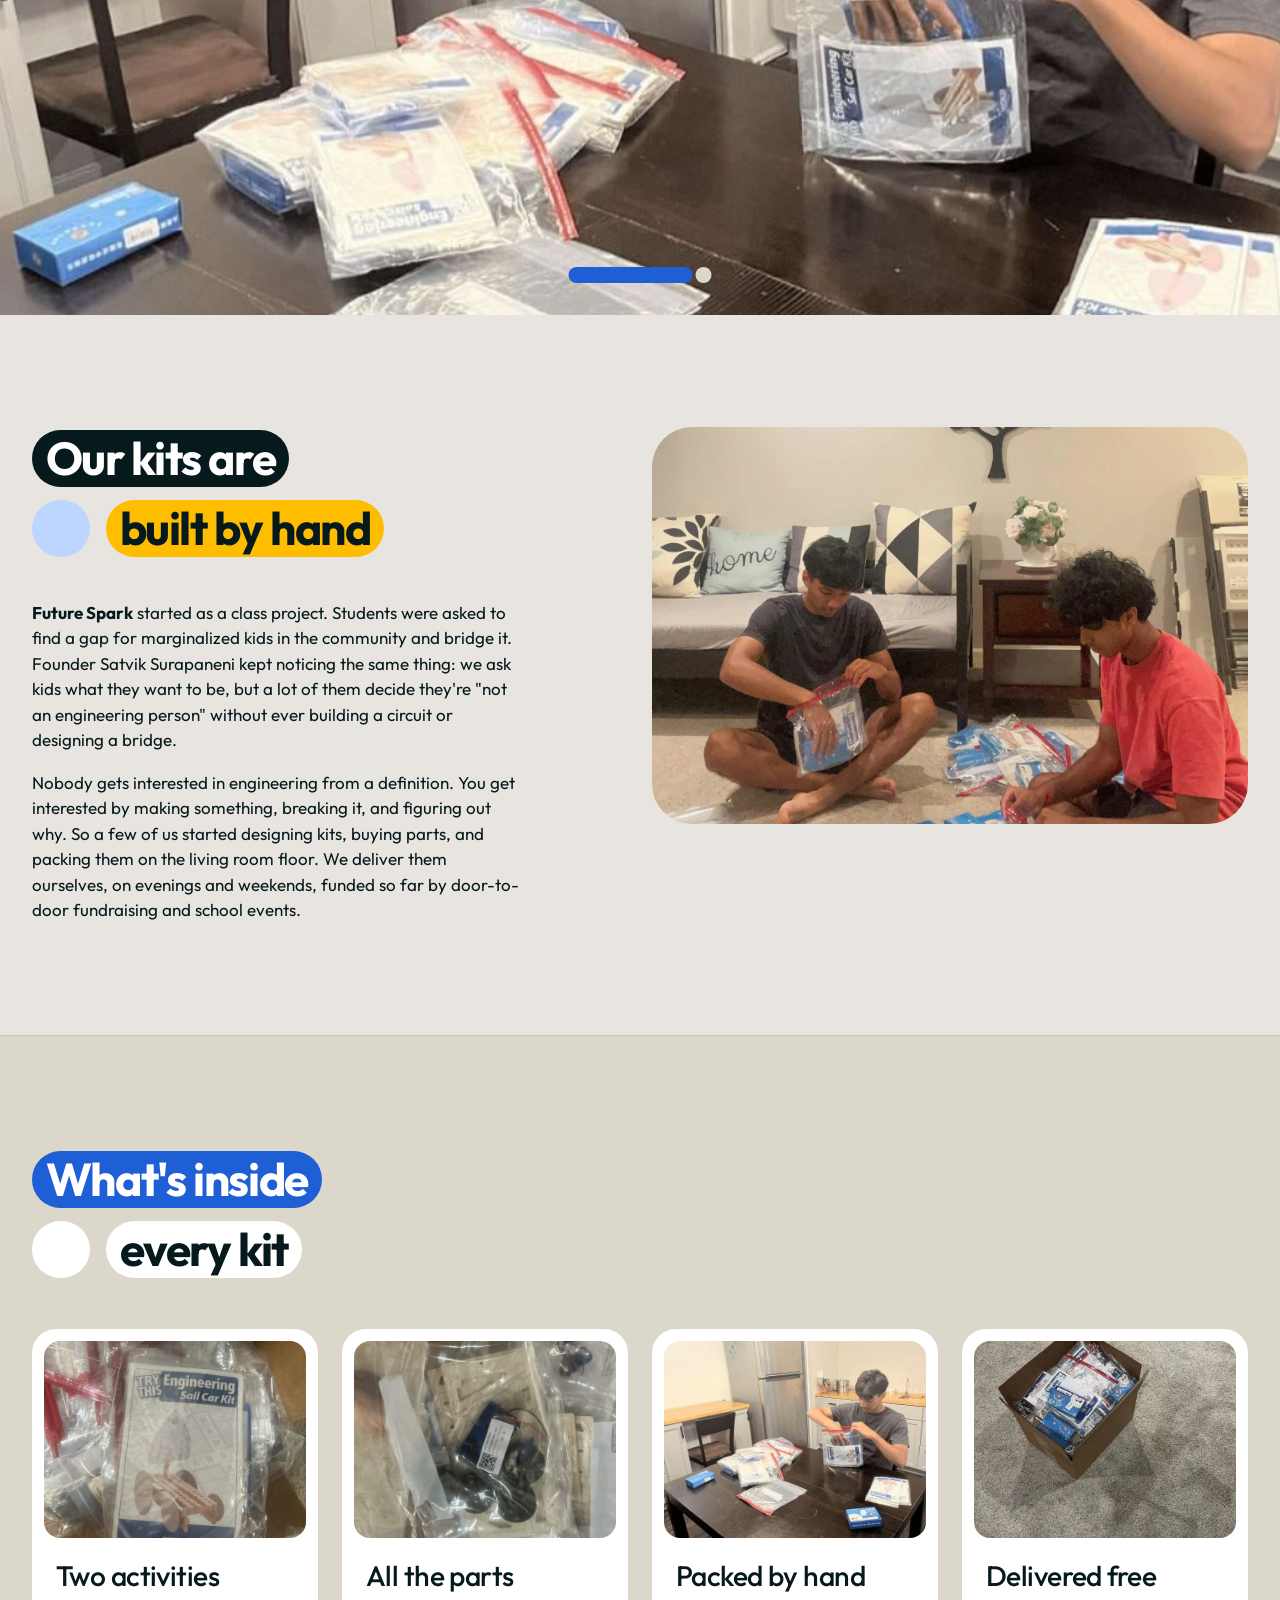
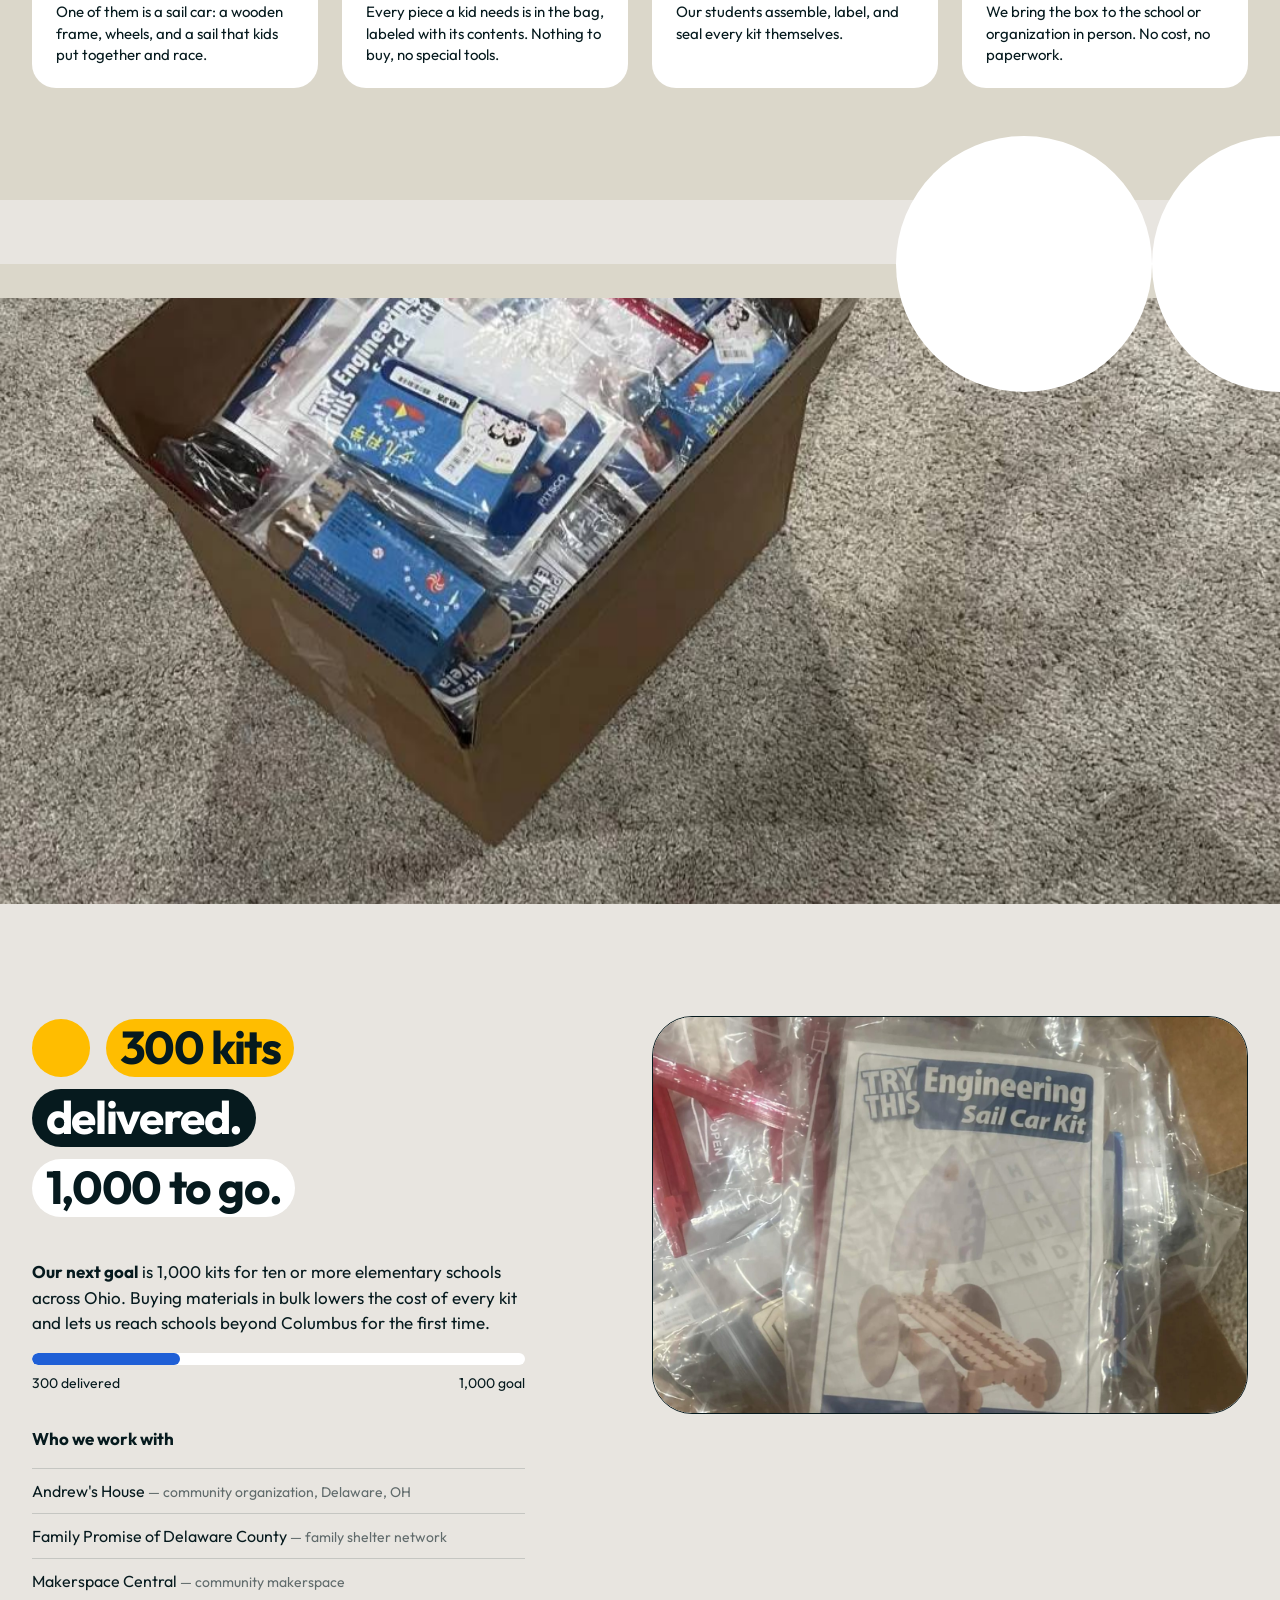
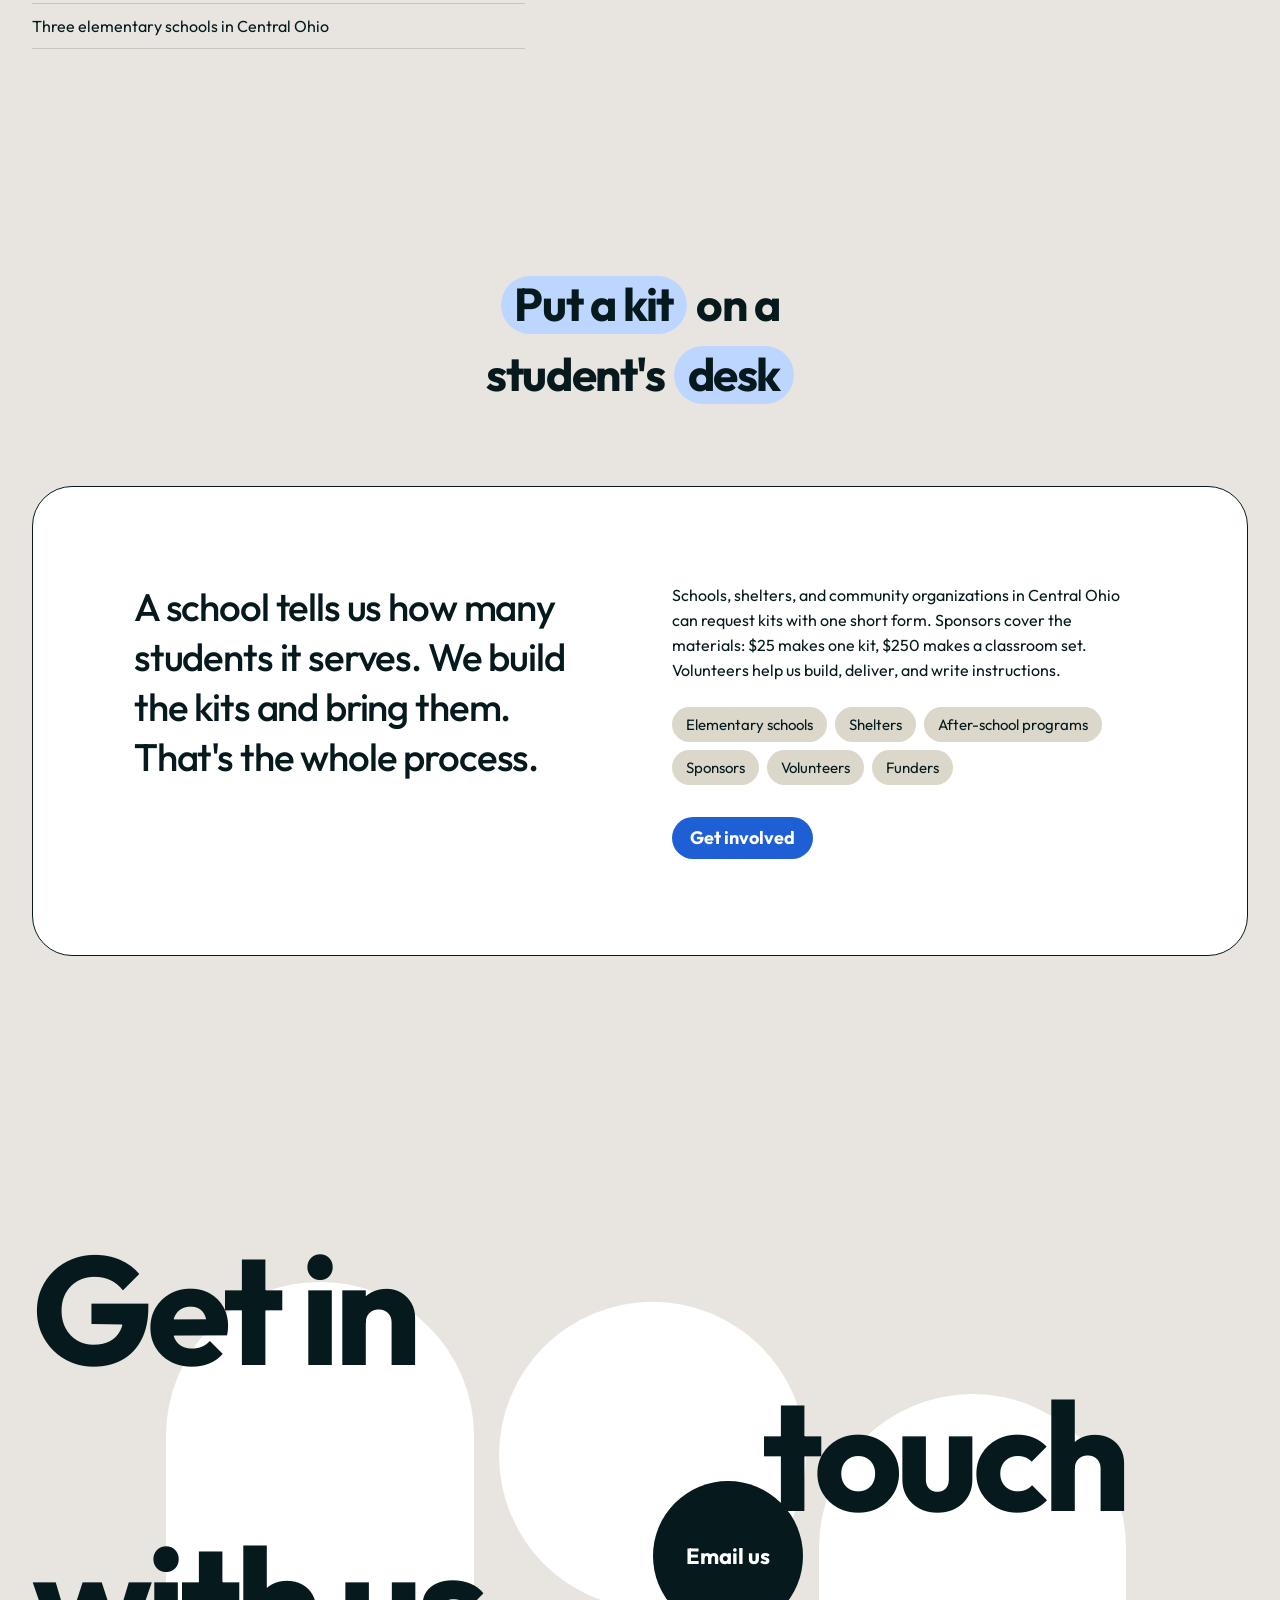
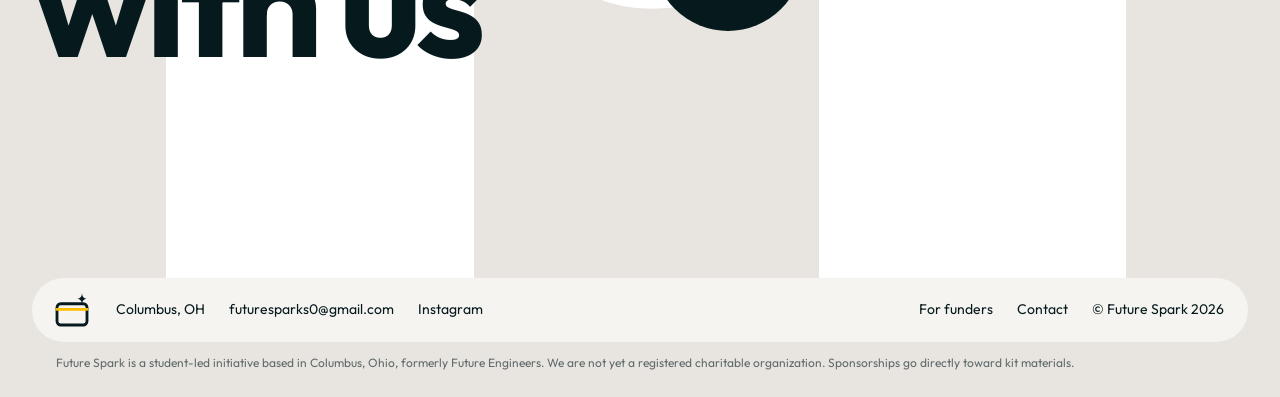
==== commit 0558880b: "Add scroll-driven robot arm hero, page animations, header tabs, and a kid-building-a-kit scene Hero " ====
--- a/index.html
+++ b/index.html
@@ -50,7 +50,6 @@
   color: var(--black);
   background: var(--grey-50);
   -webkit-font-smoothing: antialiased;
-  overflow-x: hidden;
 }
 h1, h2, h3 { margin: 0; font-weight: 700; color: var(--black); }
 p { margin: 0 0 1em; }
@@ -98,32 +97,66 @@
 .btn + .btn { margin-left: 8px; }
 
 /* Header */
-header { position: fixed; inset: 0 0 auto; z-index: 20; padding: 24px var(--gutter); display: flex; justify-content: space-between; align-items: center; pointer-events: none; }
+header { position: fixed; inset: 0 0 auto; z-index: 20; padding: 24px var(--gutter); display: flex; justify-content: space-between; align-items: center; gap: 16px; pointer-events: none; }
 header > * { pointer-events: auto; }
+.tabs { display: flex; gap: 4px; background: rgba(255,255,255,0.85); backdrop-filter: blur(8px); border-radius: 999px; padding: 4px; }
+.tabs a { display: inline-flex; align-items: center; height: 34px; padding: 0 16px; border-radius: 999px; font-weight: 700; font-size: 15px; text-decoration: none; color: var(--black); white-space: nowrap; transition: background 0.2s, color 0.2s; }
+.tabs a:hover { background: var(--grey-50); }
+.tabs a[aria-current="page"] { background: var(--black); color: var(--white); }
+@media (max-width: 833px) {
+  header { flex-wrap: wrap; padding: 16px var(--gutter); row-gap: 10px; }
+  .tabs { order: 3; width: 100%; justify-content: space-between; overflow-x: auto; }
+  .tabs a { height: 32px; padding: 0 12px; font-size: 14px; flex: 1; justify-content: center; }
+  .mark { width: 44px; height: 44px; }
+}
 .mark { display: block; width: 64px; height: 64px; }
 .mark img { width: 100%; height: 100%; }
 .actions { display: flex; gap: 8px; }
 @media (min-width: 834px) { header { padding: 32px var(--gutter); } }
 
-/* Hero */
-.hero { padding: var(--spacer-xl) var(--gutter) 0; min-height: 100svh; display: flex; flex-direction: column; gap: 9vw; position: relative; overflow: hidden; }
-.wordmark { position: relative; z-index: 1; font-family: var(--font-mark); font-weight: 900; font-size: clamp(56px, 12.4vw, 186px); line-height: 0.9; letter-spacing: -0.01em; color: var(--black); }
+/* Hero: a tall track with a pinned frame; the arm lowers as you scroll through it */
+.hero-track { height: 320vh; position: relative; }
+.hero-pin { position: sticky; top: 0; height: 100vh; overflow: hidden; padding: var(--spacer-xl) var(--gutter) 0; display: flex; flex-direction: column; gap: 9vw; }
+.wordmark { position: relative; z-index: 1; font-family: var(--font-mark); font-weight: 900; font-size: clamp(56px, 12.4vw, 186px); line-height: 0.9; letter-spacing: -0.01em; color: var(--black); transform: translateY(calc(var(--p, 0) * -6vh)) scale(calc(1 - var(--p, 0) * 0.06)); transform-origin: left top; }
 .wordmark span { display: block; }
-.hero-art { position: absolute; right: 2%; top: 9%; width: 30%; max-width: 440px; z-index: 2; pointer-events: none; }
+.wordmark .ch { display: inline-block; opacity: 0; transform: translateY(0.6em) rotate(6deg); animation: rise 0.9s cubic-bezier(.14, 1, .34, 1) forwards; animation-delay: calc(var(--i) * 55ms + 150ms); }
+.wordmark .line2 .ch { animation-delay: calc(var(--i) * 55ms + 420ms); }
+.wordmark.lit .line2 .ch { color: var(--teal); animation: lit 0.5s cubic-bezier(.14, 1, .34, 1) forwards; animation-delay: calc(var(--i) * 40ms); }
+@keyframes rise { to { opacity: 1; transform: none; } }
+@keyframes lit { 0% { transform: translateY(0); } 40% { transform: translateY(-0.08em); } 100% { transform: none; opacity: 1; } }
 .shapes { display: flex; justify-content: space-between; margin-top: -6vw; position: relative; }
-.shapes span { width: 32%; background: var(--white); border-radius: 999px; }
+.shapes span { width: 32%; background: var(--white); border-radius: 999px; opacity: 0; animation: rise 1.1s cubic-bezier(.14, 1, .34, 1) forwards; }
 .shapes .pill { aspect-ratio: 2 / 5; }
-.shapes .ball { aspect-ratio: 1; align-self: flex-start; margin-top: 9.6%; transform: translateY(40%); }
-.shapes .pill.first { transform: translateY(-22%); }
+.shapes .pill.first { transform: translateY(-22%); animation-delay: 0.7s; --ty: -22%; }
+.shapes .ball { aspect-ratio: 1; align-self: flex-start; margin-top: 9.6%; animation-delay: 0.85s; --ty: 40%; }
+.shapes .pill:last-child { animation-delay: 1s; --ty: 0%; }
+.shapes span { animation-name: rise-shape; }
+@keyframes rise-shape { from { opacity: 0; transform: translateY(calc(var(--ty) + 12vh)); } to { opacity: 1; transform: translateY(var(--ty)); } }
+.arm-wrap { position: absolute; right: 4%; top: 0; width: 24%; max-width: 360px; z-index: 3; pointer-events: none; transform: translateY(var(--arm-y, -110%)); will-change: transform; }
+.arm-obj { width: 100%; height: auto; aspect-ratio: 400 / 980; display: block; }
+.kit-wrap { position: absolute; right: 6%; bottom: 8vh; width: 20%; max-width: 300px; z-index: 2; pointer-events: none; }
+.kit-wrap .hero-art { width: 100%; transform: translateY(calc((1 - var(--p, 0)) * 6vh)); }
+.spark-burst { position: absolute; right: -10%; top: -14%; width: 40%; aspect-ratio: 1; border-radius: 50%; background: radial-gradient(circle, var(--yellow) 0 30%, transparent 32% 44%, var(--yellow) 45% 50%, transparent 52%); opacity: 0; transform: scale(0.3); }
+.kit-wrap.lit .spark-burst { animation: burst 0.7s cubic-bezier(.14, 1, .34, 1) forwards; }
+@keyframes burst { 0% { opacity: 0; transform: scale(0.3); } 40% { opacity: 1; } 100% { opacity: 0; transform: scale(1.8); } }
+.scroll-hint { position: absolute; left: 50%; bottom: 24px; transform: translateX(-50%); font-size: 13px; font-weight: 700; letter-spacing: 0.1em; text-transform: uppercase; opacity: calc(0.6 - var(--p, 0) * 2); animation: nudge 1.6s ease-in-out infinite; }
+@keyframes nudge { 50% { transform: translate(-50%, 6px); } }
 @media (min-width: 834px) {
-  .hero { gap: 4.5vw; }
-  .wordmark span + span { margin-left: 0.85em; }
+  .hero-pin { gap: 4.5vw; }
+  .wordmark > span + span { margin-left: 0.85em; }
   .shapes { margin-top: -10vw; }
 }
-@media (max-width: 833px) { .hero-art { display: none; } .shapes { margin-top: 24px; } }
+@media (max-width: 833px) {
+  .hero-track { height: 240vh; }
+  .hero-pin { padding-top: 170px; }
+  .wordmark { transform: translateY(calc(var(--p, 0) * -2vh)); }
+  .arm-wrap { width: 42%; right: 2%; }
+  .kit-wrap { width: 34%; right: 4%; bottom: 6vh; }
+  .shapes { margin-top: 24px; }
+}
 
 /* Statement */
-.statement { padding-top: var(--spacer-large); padding-bottom: var(--spacer-small); row-gap: 32px; }
+.statement { padding-top: var(--spacer-medium); padding-bottom: var(--spacer-small); row-gap: 32px; }
 .statement .h-statement { grid-column: 1 / -1; }
 .statement .body { grid-column: 1 / -1; max-width: 600px; }
 @media (min-width: 834px) {
@@ -169,6 +202,20 @@
   .feature .media { grid-column: 7 / span 6; }
 }
 @media (min-width: 1200px) { .feature .text { grid-column: 1 / span 5; } }
+
+/* Kid building a kit: animated illustration */
+.build { padding-block: var(--spacer-medium); row-gap: 40px; align-items: center; }
+.build .text { grid-column: 1 / -1; }
+.build .scene { grid-column: 1 / -1; background: var(--white); border-radius: var(--radius-medium); padding: 24px; }
+.build .scene svg { width: 100%; height: auto; display: block; }
+.build .body { margin-top: 32px; max-width: 520px; }
+.build .steps { margin-top: 24px; display: grid; gap: 10px; }
+.build .steps li { display: flex; gap: 12px; align-items: baseline; font-size: 16px; }
+.build .steps b { flex: none; width: 28px; height: 28px; border-radius: 50%; background: var(--yellow); display: inline-flex; align-items: center; justify-content: center; font-size: 14px; }
+@media (min-width: 834px) { .build .text { grid-column: 1 / span 5; } .build .scene { grid-column: 7 / span 6; } }
+.page .scene-mini { grid-column: 1 / -1; max-width: 420px; background: var(--white); border-radius: var(--radius-small); padding: 12px; }
+.page .scene-mini svg { width: 100%; height: auto; display: block; }
+@media (min-width: 834px) { .page .scene-mini { grid-column: 8 / span 5; grid-row: 1 / span 2; } }
 
 /* Cards section on the darker grey */
 .cards { background: var(--grey-100); padding-block: var(--spacer-medium); border-top: 1px solid rgba(6,26,30,0.08); }
@@ -223,8 +270,34 @@
 .legal { font-size: 12px; opacity: 0.6; padding: 12px 24px 0; }
 @media (max-width: 833px) { .footbar { border-radius: var(--radius-small); } }
 
+/* Scroll reveals */
+.reveal { opacity: 0; transform: translateY(28px); transition: opacity 0.8s cubic-bezier(.14, 1, .34, 1), transform 0.8s cubic-bezier(.14, 1, .34, 1); transition-delay: calc(var(--i, 0) * 120ms); }
+.reveal.in { opacity: 1; transform: none; }
+.card.reveal { transition-delay: calc(var(--i, 0) * 90ms); }
+/* Headline words fan in one at a time; tag pills wipe open */
+.words .w, .words .tag { opacity: 0; transform: translateY(0.35em); transition: opacity 0.6s cubic-bezier(.14, 1, .34, 1), transform 0.6s cubic-bezier(.14, 1, .34, 1), clip-path 0.6s cubic-bezier(.14, 1, .34, 1); transition-delay: calc(var(--i, 0) * 90ms); }
+.words .tag { clip-path: inset(0 100% 0 0 round 999px); }
+.words.in .w, .words.in .tag { opacity: 1; transform: none; clip-path: inset(0 0 0 0 round 999px); }
+.words .w { display: inline-block; }
+.fan > span { opacity: 0; transform: translateX(-24px); transition: opacity 0.7s cubic-bezier(.14, 1, .34, 1), transform 0.7s cubic-bezier(.14, 1, .34, 1); }
+.fan > span:nth-child(2) { transition-delay: 120ms; }
+.fan > span:nth-child(3) { transition-delay: 240ms; }
+.fan.in > span { opacity: 1; transform: none; }
+.fan .dot { transform: scale(0); transition: transform 0.5s cubic-bezier(.14, 1, .34, 1) 300ms; }
+.fan.in .dot { transform: scale(1); }
+.progress .fill { width: 0; transition: width 1.4s cubic-bezier(.14, 1, .34, 1) 200ms; }
+.band .frame img { will-change: transform; transform: translateY(calc(var(--py, 0) * 1px)) scale(1.06); }
+.giant .g-shapes span { transform: translateY(calc(var(--py, 0) * var(--k, 1) * 1px)); }
+.giant .g-shapes .p1 { --k: -0.5; } .giant .g-shapes .b1 { --k: 0.35; } .giant .g-shapes .p2 { --k: -0.25; }
+@media (prefers-reduced-motion: reduce) {
+  .wordmark .ch, .shapes span, .scroll-hint, .kit-wrap.lit .spark-burst { animation: none; opacity: 1; transform: none; }
+  .wordmark, .arm-wrap, .kit-wrap .hero-art, .band .frame img, .giant .g-shapes span { transform: none !important; }
+  .reveal, .words .w, .words .tag, .fan > span, .fan .dot { opacity: 1; transform: none; clip-path: none; transition: none; }
+  .progress .fill { transition: none; }
+}
+
 /* Inner pages */
-.page { padding-top: calc(var(--spacer-xl) - 40px); padding-bottom: var(--spacer-small); row-gap: 24px; }
+.page { padding-top: calc(var(--spacer-xl) - 20px); padding-bottom: var(--spacer-small); row-gap: 24px; }
 .page .h-statement { grid-column: 1 / -1; }
 .page .intro { grid-column: 1 / -1; max-width: 640px; }
 @media (min-width: 834px) { .page .h-statement, .page .intro { grid-column: 2 / span 10; } }
@@ -288,6 +361,12 @@
 <body>
 <header>
   <a class="mark" href="index.html" aria-label="Future Spark home"><img src="images/mark.svg" alt=""></a>
+  <nav class="tabs" aria-label="Pages">
+    <a href="index.html" aria-current="page">Home</a>
+    <a href="get-involved.html">Get involved</a>
+    <a href="for-funders.html">For funders</a>
+    <a href="contact.html">Contact</a>
+  </nav>
   <div class="actions">
     <a class="btn" href="get-involved.html#request">Request kits</a>
     <a class="btn" href="get-involved.html#sponsor">Sponsor a kit</a>
@@ -295,24 +374,122 @@
 </header>
 <main>
 
-<section class="hero">
-  <img class="hero-art" src="images/hero-kit.svg" alt="">
-  <h1 class="wordmark" aria-label="Future Spark"><span>FUTURE</span><span>SPARK</span></h1>
-  <div class="shapes" aria-hidden="true"><span class="pill first"></span><span class="ball"></span><span class="pill"></span></div>
+<section class="hero-track" id="hero" aria-label="Future Spark">
+  <div class="hero-pin">
+    <div class="arm-wrap" aria-hidden="true">
+      <object class="arm-obj" data="images/robot-arm.svg" type="image/svg+xml" tabindex="-1"></object>
+    </div>
+    <div class="kit-wrap" aria-hidden="true"><img class="hero-art" src="images/hero-kit.svg" alt=""><span class="spark-burst"></span></div>
+    <h1 class="wordmark" aria-label="Future Spark"><span>FUTURE</span><span>SPARK</span></h1>
+    <div class="shapes" aria-hidden="true"><span class="pill first"></span><span class="ball"></span><span class="pill"></span></div>
+    <div class="scroll-hint" aria-hidden="true">Scroll</div>
+  </div>
 </section>
 
 <section class="grid statement">
-  <h2 class="h-statement"><span class="tag teal">Future Spark</span> is building <span class="tag white">free</span> <span class="tag coral">hands-on</span> STEM kits so every kid gets to try engineering.</h2>
-  <div class="body p-large">
+  <h2 class="h-statement words"><span class="tag teal">Future Spark</span> is building <span class="tag white">free</span> <span class="tag coral">hands-on</span> STEM kits so every kid gets to try engineering.</h2>
+  <div class="body p-large reveal">
     <p><strong>We're starting</strong> with the schools that get the least science. High school students in Columbus design each kit, buy the parts, pack every bag by hand, and deliver them in person to elementary schools, shelters, and community organizations across Central Ohio. It costs the school nothing.</p>
     <p>Every kit holds two hands-on activities, all the materials, and step-by-step instructions a kid can follow alone. $25 covers the materials for one kit. Kids open the bag, build, and find out what they think.</p>
     <ul class="numbers">
-      <li><strong>300</strong> kits delivered</li>
-      <li><strong>3</strong> elementary schools</li>
-      <li><strong>3</strong> community organizations</li>
+      <li><strong data-count="300">0</strong> kits delivered</li>
+      <li><strong data-count="3">0</strong> elementary schools</li>
+      <li><strong data-count="3">0</strong> community organizations</li>
       <li><strong>$0</strong> to students</li>
     </ul>
   </div>
+</section>
+
+<section class="grid build">
+  <div class="text">
+    <h2 class="h-section stack fan">
+      <span><span class="tag teal">A kid opens</span></span>
+      <span><span class="dot yellow"></span><span class="tag white">the bag</span></span>
+    </h2>
+    <div class="body p-large reveal">
+      <p>No instructions from an adult, no special tools. The parts, the wheels, the sail, and a step-by-step card are all in the bag. Twenty minutes later there is a car on the desk that the kid built, and a race down the hallway.</p>
+      <ol class="steps">
+        <li><b>1</b> Open the bag and lay out the parts</li>
+        <li><b>2</b> Push the wheels onto the frame</li>
+        <li><b>3</b> Raise the sail and race it</li>
+      </ol>
+    </div>
+  </div>
+  <div class="scene reveal"><svg xmlns="http://www.w3.org/2000/svg" viewBox="0 0 800 560" class="kid-scene" role="img" aria-label="Illustration of a kid at a table assembling a sail car from a Future Spark kit">
+  <style>
+    .kid-scene .ln { fill: #ffffff; stroke: #061a1e; stroke-width: 8; stroke-linejoin: round; stroke-linecap: round; }
+    .kid-scene .ink { fill: #061a1e; }
+    .kid-scene .blue { fill: #1f5fd6; }
+    .kid-scene .light { fill: #bcd6ff; }
+    .kid-scene .yellow { fill: #ffbd00; }
+    .kid-scene .skin { fill: #f2c9a6; stroke: #061a1e; stroke-width: 8; stroke-linejoin: round; stroke-linecap: round; }
+    .kid-scene .table { fill: #dbd7ca; stroke: #061a1e; stroke-width: 8; }
+    .kid-scene .anim { animation-duration: 9s; animation-iteration-count: infinite; animation-timing-function: cubic-bezier(.4, 0, .2, 1); transform-box: fill-box; transform-origin: center; }
+    .kid-scene .hand-r { animation-name: hand; }
+    .kid-scene .wheel-a { animation-name: wheelA; }
+    .kid-scene .wheel-b { animation-name: wheelB; }
+    .kid-scene .sail { animation-name: sail; transform-origin: 50% 100%; }
+    .kid-scene .car { animation-name: car; }
+    .kid-scene .head { animation-name: head; transform-origin: 50% 100%; }
+    .kid-scene .spark { animation-name: spark; opacity: 0; }
+    @keyframes hand {
+      0% { transform: translate(0, 0); } 12% { transform: translate(-274px, -34px); } 22% { transform: translate(-274px, -34px); } 34% { transform: translate(-60px, -4px); }
+      46% { transform: translate(-224px, -34px); } 56% { transform: translate(-224px, -34px); } 68% { transform: translate(28px, -4px); }
+      80% { transform: translate(-14px, -120px); } 90% { transform: translate(-30px, -30px); } 100% { transform: translate(0, 0); }
+    }
+    @keyframes wheelA { 0%, 12% { transform: translate(0, 0); } 22% { transform: translate(0, -30px); } 34%, 100% { transform: translate(214px, 30px); } }
+    @keyframes wheelB { 0%, 46% { transform: translate(0, 0); } 56% { transform: translate(0, -30px); } 68%, 100% { transform: translate(252px, 30px); } }
+    @keyframes sail { 0%, 70% { transform: scaleY(0); } 82%, 100% { transform: scaleY(1); } }
+    @keyframes car { 0%, 84% { transform: translateX(0); } 94% { transform: translateX(70px); } 100% { transform: translateX(0); } }
+    @keyframes head { 0%, 30%, 64%, 100% { transform: rotate(0deg); } 12%, 46%, 80% { transform: rotate(-6deg); } 90% { transform: rotate(4deg); } }
+    @keyframes spark { 0%, 83% { opacity: 0; transform: scale(0.4); } 88% { opacity: 1; transform: scale(1.1); } 96%, 100% { opacity: 0; transform: scale(1.4); } }
+    @media (prefers-reduced-motion: reduce) { .kid-scene .anim { animation: none; } .kid-scene .sail { transform: none; } .kid-scene .wheel-a { transform: translate(214px, 30px); } .kid-scene .wheel-b { transform: translate(252px, 30px); } }
+  </style>
+  <!-- table -->
+  <rect class="table" x="40" y="380" width="720" height="26" rx="13"/>
+  <rect class="ink" x="90" y="406" width="16" height="130"/>
+  <rect class="ink" x="694" y="406" width="16" height="130"/>
+  <!-- kid: body behind table, head, left arm resting -->
+  <g class="kid">
+    <rect class="blue" x="520" y="250" width="190" height="150" rx="60" stroke="#061a1e" stroke-width="8"/>
+    <g class="head anim">
+      <circle class="skin" cx="615" cy="190" r="70"/>
+      <path class="ink" d="M545 175 C550 120 680 110 685 175 C660 150 600 150 545 175 Z"/>
+      <circle class="ink" cx="592" cy="196" r="6"/><circle class="ink" cx="638" cy="196" r="6"/>
+      <path d="M598 222 Q615 236 632 222" fill="none" stroke="#061a1e" stroke-width="6" stroke-linecap="round"/>
+    </g>
+    <path class="skin" d="M540 300 C500 320 470 350 460 380 L520 380 C525 355 540 335 560 320 Z"/>
+    <!-- right arm and hand, moves parts -->
+    <g class="hand-r anim">
+      <path class="skin" d="M560 300 C520 330 470 360 420 372 L430 396 C480 388 540 360 585 325 Z"/>
+      <circle class="skin" cx="424" cy="384" r="26"/>
+    </g>
+  </g>
+  <!-- open kit bag with parts -->
+  <g class="bag">
+    <rect class="ln" x="90" y="290" width="200" height="90" rx="20"/>
+    <rect class="yellow" x="80" y="300" width="220" height="16" rx="8"/>
+    <path class="ln" d="M110 290 L120 250 L260 250 L270 290" fill="#f6f4f0"/>
+    <!-- parts pile: wheels -->
+    <g class="wheel-a anim"><circle class="ink" cx="150" cy="350" r="18"/><circle class="light" cx="150" cy="350" r="7"/></g>
+    <g class="wheel-b anim"><circle class="ink" cx="200" cy="350" r="18"/><circle class="light" cx="200" cy="350" r="7"/></g>
+    <rect class="light" x="230" y="335" width="40" height="30" rx="6" stroke="#061a1e" stroke-width="6"/>
+  </g>
+  <!-- the sail car being built -->
+  <g class="car anim">
+    <rect class="ln" x="330" y="340" width="160" height="26" rx="10"/>
+    <rect class="ink" x="360" y="366" width="8" height="14"/><rect class="ink" x="448" y="366" width="8" height="14"/>
+    <g class="sail anim">
+      <rect class="ink" x="406" y="250" width="8" height="92"/>
+      <path class="yellow" d="M414 254 L470 330 L414 330 Z" stroke="#061a1e" stroke-width="6" stroke-linejoin="round"/>
+    </g>
+    <g class="spark anim">
+      <path class="blue" d="M470 214 C470 236 480 246 502 246 C480 246 470 256 470 278 C470 256 460 246 438 246 C460 246 470 236 470 214 Z"/>
+      <path class="yellow" d="M512 196 C512 206 516 210 526 210 C516 210 512 214 512 224 C512 214 508 210 498 210 C508 210 512 206 512 196 Z"/>
+    </g>
+  </g>
+</svg>
+</div>
 </section>
 
 <section class="band" aria-label="Photos">
@@ -326,30 +503,30 @@
 
 <section class="grid feature">
   <div class="text">
-    <h2 class="h-section stack">
+    <h2 class="h-section stack fan">
       <span><span class="tag black">Our kits are</span></span>
       <span><span class="dot yellow"></span><span class="tag coral">built by hand</span></span>
     </h2>
-    <div class="body p-large">
+    <div class="body p-large reveal">
       <p><strong>Future Spark</strong> started as a class project. Students were asked to find a gap for marginalized kids in the community and bridge it. Founder Satvik Surapaneni kept noticing the same thing: we ask kids what they want to be, but a lot of them decide they're "not an engineering person" without ever building a circuit or designing a bridge.</p>
       <p>Nobody gets interested in engineering from a definition. You get interested by making something, breaking it, and figuring out why. So a few of us started designing kits, buying parts, and packing them on the living room floor. We deliver them ourselves, on evenings and weekends, funded so far by door-to-door fundraising and school events.</p>
     </div>
   </div>
-  <div class="media"><img src="images/build-night-wide.jpg" alt="Two Future Spark students sitting on a living room floor sealing kits into bags"></div>
+  <div class="media reveal"><img src="images/build-night-wide.jpg" alt="Two Future Spark students sitting on a living room floor sealing kits into bags"></div>
 </section>
 
 <section class="grid cards">
   <div class="head">
-    <h2 class="h-section stack">
+    <h2 class="h-section stack fan">
       <span><span class="tag teal">What's inside</span></span>
       <span><span class="dot white"></span><span class="tag white">every kit</span></span>
     </h2>
   </div>
   <div class="card-row">
-    <div class="card"><img src="images/sail-car-kit.jpg" alt="A sealed kit with a sail car instruction card"><h3 class="h-card">Two activities</h3><p>One of them is a sail car: a wooden frame, wheels, and a sail that kids put together and race.</p></div>
-    <div class="card"><img src="images/kit-contents.jpg" alt="Wooden parts, wheels, and a motor in a sealed bag"><h3 class="h-card">All the parts</h3><p>Every piece a kid needs is in the bag, labeled with its contents. Nothing to buy, no special tools.</p></div>
-    <div class="card"><img src="images/kit-assembly.jpg" alt="A student packing a kit at a kitchen table"><h3 class="h-card">Packed by hand</h3><p>Our students assemble, label, and seal every kit themselves.</p></div>
-    <div class="card"><img src="images/box-of-kits.jpg" alt="A cardboard box full of finished kits"><h3 class="h-card">Delivered free</h3><p>We bring the box to the school or organization in person. No cost, no paperwork.</p></div>
+    <div class="card reveal"><img src="images/sail-car-kit.jpg" alt="A sealed kit with a sail car instruction card"><h3 class="h-card">Two activities</h3><p>One of them is a sail car: a wooden frame, wheels, and a sail that kids put together and race.</p></div>
+    <div class="card reveal"><img src="images/kit-contents.jpg" alt="Wooden parts, wheels, and a motor in a sealed bag"><h3 class="h-card">All the parts</h3><p>Every piece a kid needs is in the bag, labeled with its contents. Nothing to buy, no special tools.</p></div>
+    <div class="card reveal"><img src="images/kit-assembly.jpg" alt="A student packing a kit at a kitchen table"><h3 class="h-card">Packed by hand</h3><p>Our students assemble, label, and seal every kit themselves.</p></div>
+    <div class="card reveal"><img src="images/box-of-kits.jpg" alt="A cardboard box full of finished kits"><h3 class="h-card">Delivered free</h3><p>We bring the box to the school or organization in person. No cost, no paperwork.</p></div>
   </div>
 </section>
 
@@ -360,14 +537,14 @@
 
 <section class="grid feature">
   <div class="text">
-    <h2 class="h-section stack">
+    <h2 class="h-section stack fan">
       <span><span class="dot coral"></span><span class="tag coral">300 kits</span></span>
       <span><span class="tag black">delivered.</span></span>
       <span><span class="tag white">1,000 to go.</span></span>
     </h2>
-    <div class="body p-large">
+    <div class="body p-large reveal">
       <p><strong>Our next goal</strong> is 1,000 kits for ten or more elementary schools across Ohio. Buying materials in bulk lowers the cost of every kit and lets us reach schools beyond Columbus for the first time.</p>
-      <div class="progress"><div style="width: 30%"></div></div>
+      <div class="progress"><div class="fill" data-width="30%"></div></div>
       <div class="progress-labels"><span>300 delivered</span><span>1,000 goal</span></div>
       <p style="margin-top: 32px"><strong>Who we work with</strong></p>
       <ul class="partners">
@@ -378,17 +555,17 @@
       </ul>
     </div>
   </div>
-  <div class="media outlined"><img src="images/sail-car-kit-wide.jpg" alt="A packed kit held in one hand, showing the sail car instruction card"></div>
+  <div class="media outlined reveal"><img src="images/sail-car-kit-wide.jpg" alt="A packed kit held in one hand, showing the sail car instruction card"></div>
 </section>
 
 <section class="grid bigcard">
   <div class="title">
-    <h2 class="h-section stack">
+    <h2 class="h-section stack fan">
       <span><span class="tag yellow">Put a kit</span> on a</span>
       <span>student's <span class="tag grey">desk</span></span>
     </h2>
   </div>
-  <div class="panel">
+  <div class="panel reveal">
     <h3 class="h-big">A school tells us how many students it serves. We build the kits and bring them. That's the whole process.</h3>
     <div class="body">
       <p>Schools, shelters, and community organizations in Central Ohio can request kits with one short form. Sponsors cover the materials: $25 makes one kit, $250 makes a classroom set. Volunteers help us build, deliver, and write instructions.</p>
@@ -400,8 +577,8 @@
 
 <section class="giant">
   <div class="g-shapes" aria-hidden="true"><span class="p1"></span><span class="b1"></span><span class="p2"></span></div>
-  <h2 class="h-giant"><span>Get in</span><span class="l2">touch</span><span class="l3">with us</span></h2>
-  <a class="cta" href="mailto:futuresparks0@gmail.com">Email us</a>
+  <h2 class="h-giant"><span class="reveal" style="--i:0">Get in</span><span class="l2 reveal" style="--i:1">touch</span><span class="l3 reveal" style="--i:2">with us</span></h2>
+  <a class="cta reveal" style="--i:3" href="mailto:futuresparks0@gmail.com">Email us</a>
 </section>
 </main>
 <footer>
@@ -514,6 +691,111 @@
   });
 });
 
+// Animations: hero arm on scroll, wordmark letters, headline word fans, reveals, counters, parallax
+document.addEventListener('DOMContentLoaded', function () {
+  var reduce = window.matchMedia && window.matchMedia('(prefers-reduced-motion: reduce)').matches;
+
+  // Split the wordmark into letters so they can rise in one at a time
+  var wordmark = document.querySelector('.wordmark');
+  if (wordmark && !reduce) {
+    var n = 0;
+    wordmark.querySelectorAll('span').forEach(function (line, li) {
+      if (li === 1) line.classList.add('line2');
+      var text = line.textContent; line.textContent = '';
+      text.split('').forEach(function (ch) {
+        var s = document.createElement('span'); s.className = 'ch'; s.textContent = ch; s.style.setProperty('--i', n++); line.appendChild(s);
+      });
+    });
+  }
+
+  // Wrap the plain words of fan-in headlines (tags stay whole)
+  document.querySelectorAll('.words').forEach(function (h) {
+    var i = 0;
+    Array.prototype.slice.call(h.childNodes).forEach(function (node) {
+      if (node.nodeType === 3) {
+        var frag = document.createDocumentFragment();
+        node.textContent.split(/(\s+)/).forEach(function (part) {
+          if (!part) return;
+          if (/^\s+$/.test(part)) { frag.appendChild(document.createTextNode(part)); return; }
+          var w = document.createElement('span'); w.className = 'w'; w.textContent = part; w.style.setProperty('--i', i++); frag.appendChild(w);
+        });
+        h.replaceChild(frag, node);
+      } else if (node.nodeType === 1) { node.style.setProperty('--i', i++); }
+    });
+  });
+
+  // Stagger index for card rows
+  document.querySelectorAll('.card-row .card').forEach(function (c, i) { c.style.setProperty('--i', i); });
+
+  // Count-up numbers
+  function countUp(el) {
+    var target = Number(el.getAttribute('data-count')), start = null, dur = 1200;
+    function tick(ts) { if (!start) start = ts; var p = Math.min((ts - start) / dur, 1); var e = 1 - Math.pow(1 - p, 3); el.textContent = Math.round(target * e).toLocaleString('en-US'); if (p < 1) requestAnimationFrame(tick); }
+    requestAnimationFrame(tick);
+  }
+
+  if (reduce || !('IntersectionObserver' in window)) {
+    document.querySelectorAll('[data-count]').forEach(function (el) { el.textContent = Number(el.getAttribute('data-count')).toLocaleString('en-US'); });
+    document.querySelectorAll('.progress .fill').forEach(function (f) { f.style.width = f.getAttribute('data-width'); });
+    document.querySelectorAll('.reveal, .words, .fan').forEach(function (el) { el.classList.add('in'); });
+    return;
+  }
+
+  var io = new IntersectionObserver(function (entries) {
+    entries.forEach(function (en) {
+      if (!en.isIntersecting) return;
+      var el = en.target; el.classList.add('in'); io.unobserve(el);
+      el.querySelectorAll('[data-count]').forEach(countUp);
+      if (el.hasAttribute('data-count')) countUp(el);
+      el.querySelectorAll('.progress .fill').forEach(function (f) { f.style.width = f.getAttribute('data-width'); });
+    });
+  }, { threshold: 0.15, rootMargin: '0px 0px -8% 0px' });
+  document.querySelectorAll('.reveal, .words, .fan, .numbers, .progress').forEach(function (el) { io.observe(el); });
+
+  // Hero: progress 0→1 across the track drives the arm, the fingers, the kit and the wordmark
+  var track = document.getElementById('hero');
+  var pin = track && track.querySelector('.hero-pin');
+  var armObj = track && track.querySelector('.arm-obj');
+  var kit = track && track.querySelector('.kit-wrap');
+  var armSvg = null;
+  if (armObj) armObj.addEventListener('load', function () { try { armSvg = armObj.contentDocument.querySelector('svg'); } catch (e) {} });
+  var bands = document.querySelectorAll('.band .frame img');
+  var giant = document.querySelector('.giant');
+  var lit = false;
+
+  var armWrap = track && track.querySelector('.arm-wrap');
+  function onScroll() {
+    var y = window.scrollY, vh = window.innerHeight;
+    if (track) {
+      var p = Math.max(0, Math.min(1, y / (track.offsetHeight - vh)));
+      pin.style.setProperty('--p', p);
+      // arm: fully above the frame at the top, fingers wrapped over the kit at the end
+      var armH = armWrap.offsetHeight, kitTop = kit.getBoundingClientRect().top - pin.getBoundingClientRect().top;
+      var startY = -armH - 20, endY = kitTop - armH + Math.min(armH * 0.16, 140);
+      var eased = p < 0.5 ? 2 * p * p : 1 - Math.pow(-2 * p + 2, 2) / 2;
+      armWrap.style.setProperty('--arm-y', (startY + (endY - startY) * eased).toFixed(1) + 'px');
+      // fingers open on the way down (0.35→0.75), then close on the kit (0.85→1)
+      var open = p < 0.75 ? Math.max(0, (p - 0.35) / 0.4) : Math.max(0, 1 - (p - 0.75) / 0.2);
+      if (armSvg) armSvg.style.setProperty('--open', open.toFixed(3));
+      if (p > 0.9 && !lit) { lit = true; kit.classList.add('lit'); wordmark && wordmark.classList.add('lit'); }
+      if (p < 0.6 && lit) { lit = false; kit.classList.remove('lit'); wordmark && wordmark.classList.remove('lit'); }
+    }
+    bands.forEach(function (img) {
+      var r = img.parentElement.getBoundingClientRect();
+      if (r.bottom < 0 || r.top > vh) return;
+      img.style.setProperty('--py', ((r.top + r.height / 2 - vh / 2) * -0.08).toFixed(1));
+    });
+    if (giant) {
+      var g = giant.getBoundingClientRect();
+      if (g.bottom > 0 && g.top < vh) giant.style.setProperty('--py', ((g.top - vh / 2) * 0.15).toFixed(1));
+    }
+  }
+  var ticking = false;
+  window.addEventListener('scroll', function () { if (!ticking) { ticking = true; requestAnimationFrame(function () { onScroll(); ticking = false; }); } }, { passive: true });
+  window.addEventListener('resize', onScroll);
+  onScroll();
+});
+
 </script>
 </body>
 </html>
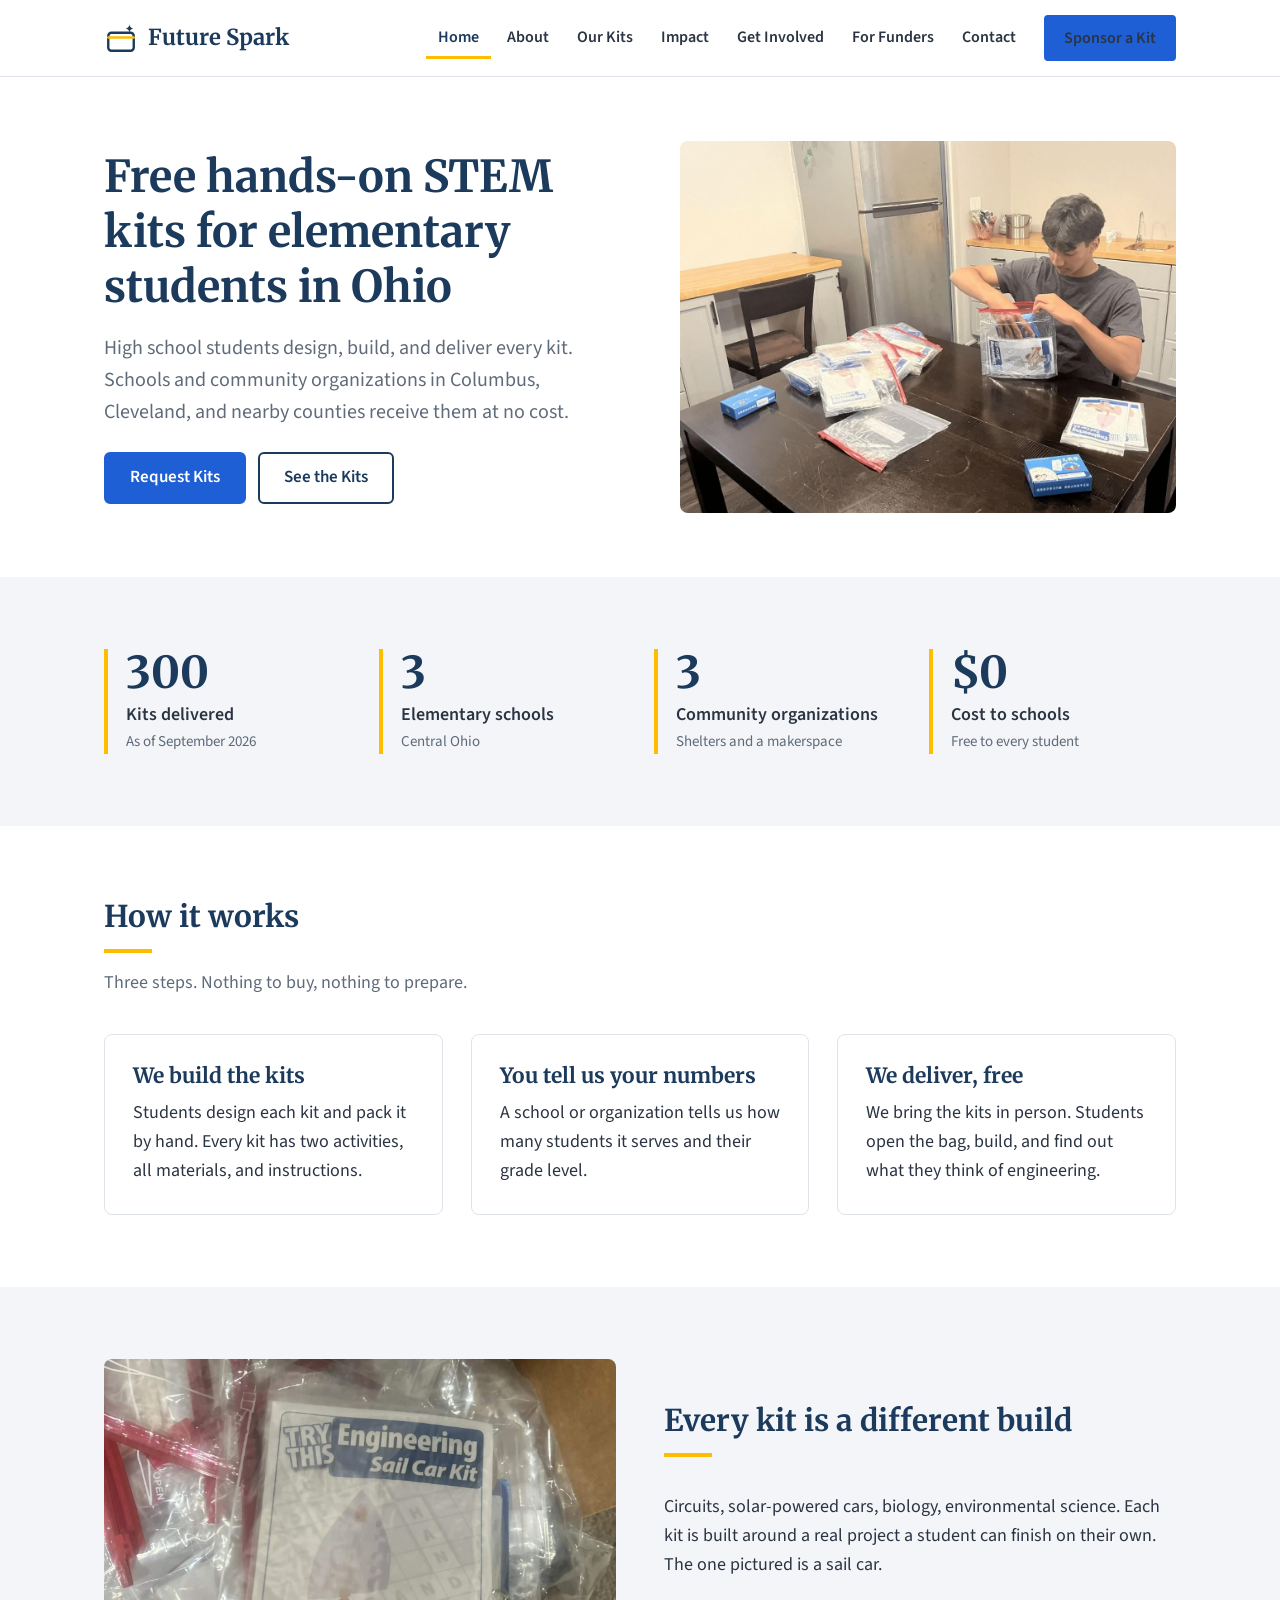
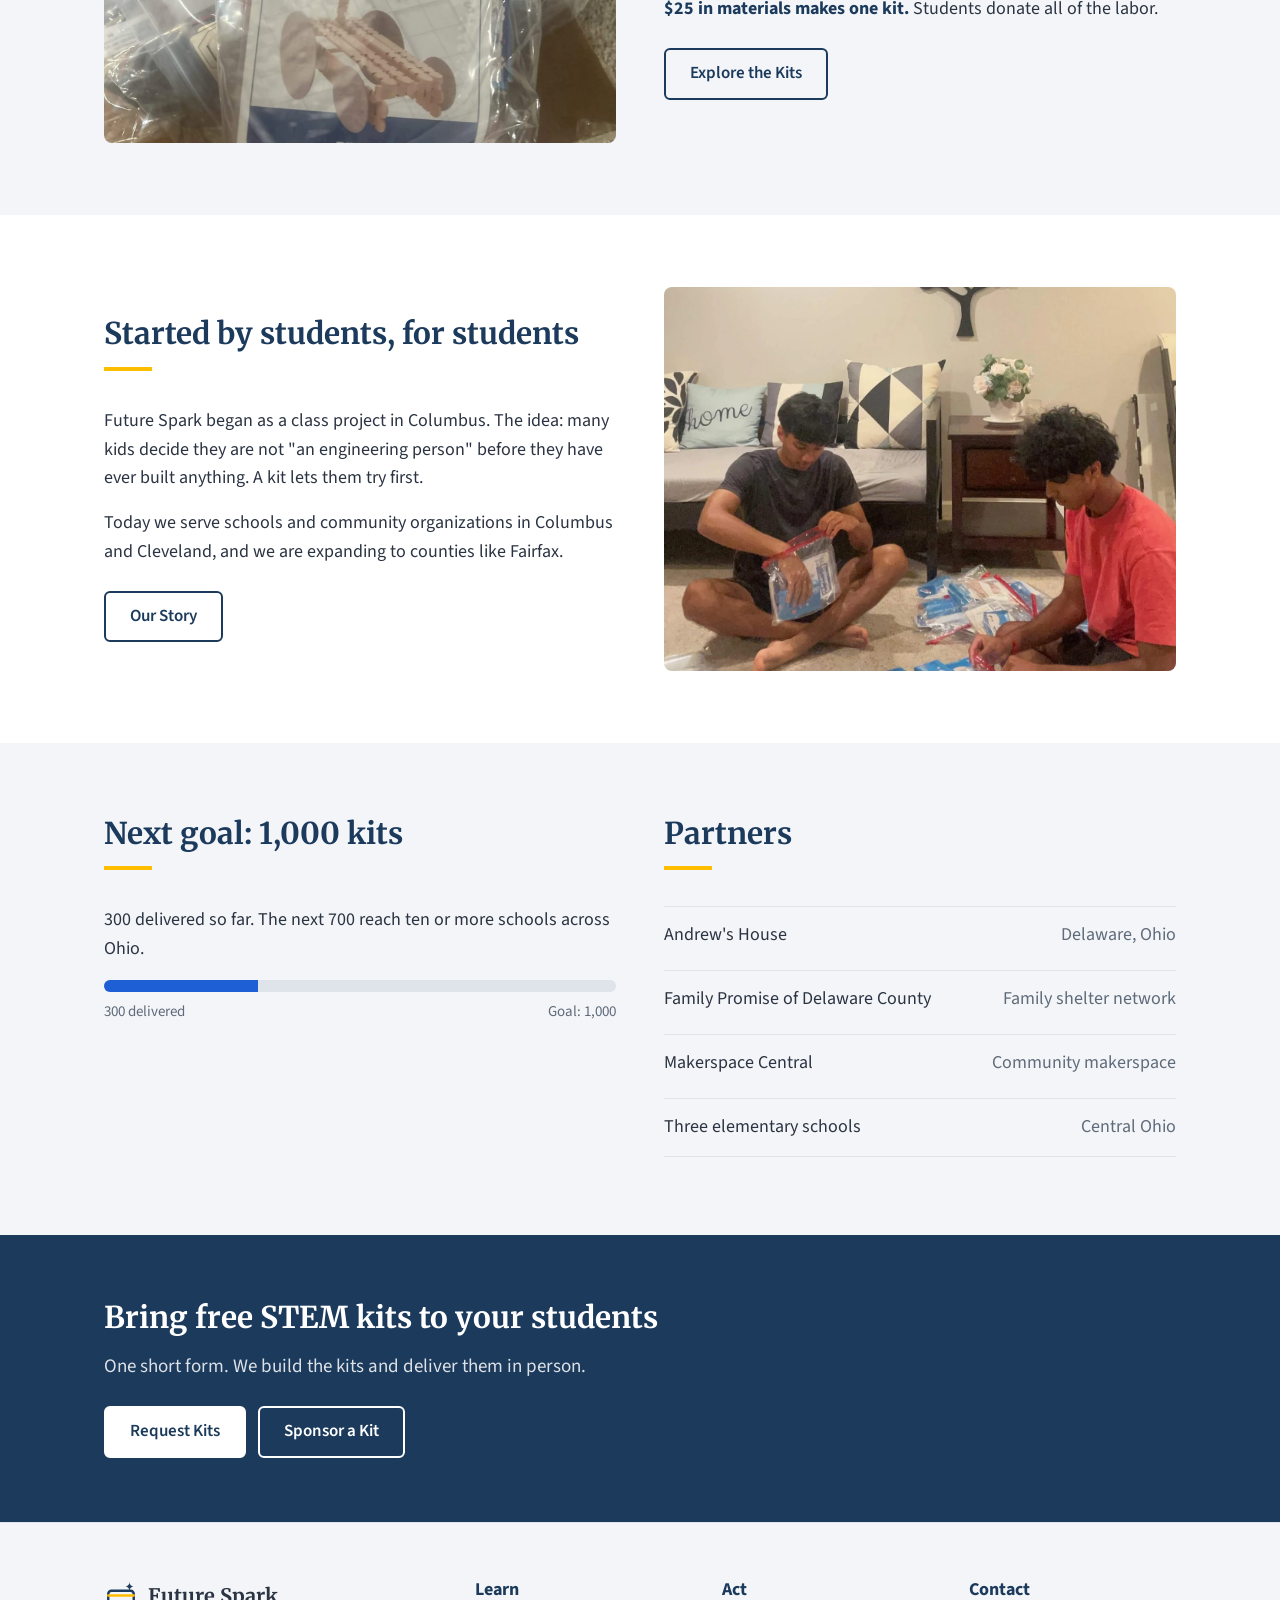
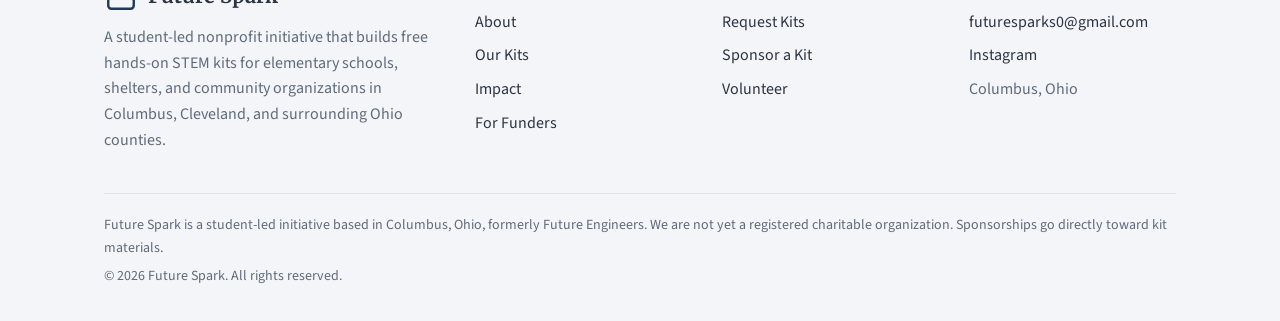
==== commit b0c82b32: "Rebuild as a conventional seven-page nonprofit site Home, About, Our Kits, Impact, Get Involved, For" ====
--- a/index.html
+++ b/index.html
@@ -3,624 +3,430 @@
 <head>
 <meta charset="UTF-8">
 <meta name="viewport" content="width=device-width, initial-scale=1.0">
-<title>Future Spark | Free hands-on STEM kits for elementary schools in Ohio</title>
-<meta name="description" content="Future Spark is a student-led initiative in Columbus, Ohio. High school students build free hands-on STEM kits and deliver them to elementary schools. 300 kits so far.">
+<title>Future Spark | Free Hands-On STEM Kits for Elementary Schools in Ohio</title>
+<meta name="description" content="Future Spark is a student-led nonprofit initiative that builds free hands-on STEM kits for elementary schools and community organizations in Columbus, Cleveland, and nearby Ohio counties.">
 <link rel="icon" type="image/svg+xml" href="images/favicon.svg">
 <meta property="og:type" content="website">
-<meta property="og:title" content="Future Spark | Free hands-on STEM kits for elementary schools in Ohio">
-<meta property="og:description" content="Future Spark is a student-led initiative in Columbus, Ohio. High school students build free hands-on STEM kits and deliver them to elementary schools. 300 kits so far.">
+<meta property="og:title" content="Future Spark | Free Hands-On STEM Kits for Elementary Schools in Ohio">
+<meta property="og:description" content="Future Spark is a student-led nonprofit initiative that builds free hands-on STEM kits for elementary schools and community organizations in Columbus, Cleveland, and nearby Ohio counties.">
 <meta property="og:image" content="images/box-of-kits-wide.jpg">
 <link rel="preconnect" href="https://fonts.googleapis.com">
 <link rel="preconnect" href="https://fonts.gstatic.com" crossorigin>
-<link href="https://fonts.googleapis.com/css2?family=Outfit:wght@400;500;700&family=Nunito:wght@900&display=swap" rel="stylesheet">
+<link href="https://fonts.googleapis.com/css2?family=Merriweather:wght@700&family=Source+Sans+3:wght@400;600;700&display=swap" rel="stylesheet">
 <style>
-/* Future Spark — layout modeled on mindrobotics.com */
+/* Future Spark */
 
 :root {
-  --black: #061a1e;
+  --navy: #1b3a5c;
+  --text: #2b3442;
+  --muted: #5f6b7a;
+  --line: #dfe4ea;
+  --band: #f3f5f8;
+  --blue: #1f5fd6;
+  --blue-dark: #174cae;
+  --yellow: #ffbd00;
   --white: #ffffff;
-  --grey-100: #dbd7ca;
-  --grey-50: #e8e5e0;
-  --grey-10: #f6f4f0;
-  --teal: #1f5fd6;
-  --yellow: #bcd6ff;
-  --coral: #ffbd00;
-  --gutter: 24px;
-  --gap: 16px;
-  --spacer-small: 64px;
-  --spacer-medium: 96px;
-  --spacer-large: 168px;
-  --spacer-xl: 240px;
-  --radius-small: 24px;
-  --radius-medium: 40px;
-  --radius-large: 72px;
-  --tag-pad: 0.3em;
-  --font: "Outfit", "Segoe UI", Helvetica, Arial, sans-serif;
-  --font-mark: "Nunito", "Outfit", Arial, sans-serif;
+  --serif: "Merriweather", Georgia, "Times New Roman", serif;
+  --sans: "Source Sans 3", "Segoe UI", Helvetica, Arial, sans-serif;
 }
-@media (min-width: 834px) { :root { --gutter: 32px; --gap: 24px; --spacer-medium: 112px; --spacer-xl: 192px; } }
 
 * { box-sizing: border-box; }
-html { scroll-behavior: smooth; overflow-x: clip; }
-body {
-  margin: 0;
-  font-family: var(--font);
-  font-size: 18px;
-  line-height: 1.55;
-  color: var(--black);
-  background: var(--grey-50);
-  -webkit-font-smoothing: antialiased;
+html { scroll-behavior: smooth; }
+body { margin: 0; font-family: var(--sans); font-size: 18px; line-height: 1.6; color: var(--text); background: var(--white); -webkit-font-smoothing: antialiased; }
+h1, h2, h3, h4 { font-family: var(--serif); color: var(--navy); line-height: 1.25; margin: 0 0 16px; font-weight: 700; }
+h1 { font-size: 40px; }
+h2 { font-size: 30px; }
+h3 { font-size: 21px; }
+h4 { font-family: var(--sans); font-size: 18px; margin-bottom: 8px; }
+p { margin: 0 0 16px; }
+p:last-child { margin-bottom: 0; }
+a { color: var(--blue); }
+a:hover { color: var(--blue-dark); }
+img { display: block; max-width: 100%; height: auto; }
+ul, ol { margin: 0 0 16px; padding-left: 22px; }
+li { margin-bottom: 6px; }
+strong { color: var(--navy); }
+.muted { color: var(--muted); }
+.small { font-size: 16px; }
+.container { max-width: 1120px; margin: 0 auto; padding: 0 24px; }
+.narrow { max-width: 720px; }
+section { padding: 72px 0; }
+section.band { background: var(--band); }
+section.tight { padding: 48px 0; }
+.section-heading { margin-bottom: 36px; }
+.section-heading h2::after { content: ""; display: block; width: 48px; height: 4px; background: var(--yellow); margin-top: 14px; }
+.section-heading p { max-width: 720px; color: var(--muted); }
+.center { text-align: center; }
+.center .section-heading h2::after { margin-left: auto; margin-right: auto; }
+.center .section-heading p { margin-left: auto; margin-right: auto; }
+
+/* Buttons */
+.btn { display: inline-block; padding: 12px 24px; border-radius: 6px; font-family: var(--sans); font-weight: 600; font-size: 17px; line-height: 1.4; text-decoration: none; border: 2px solid transparent; cursor: pointer; white-space: nowrap; }
+.btn-primary { background: var(--blue); color: var(--white); border-color: var(--blue); }
+.btn-primary:hover { background: var(--blue-dark); border-color: var(--blue-dark); color: var(--white); }
+.btn-outline { background: transparent; color: var(--navy); border-color: var(--navy); }
+.btn-outline:hover { background: var(--navy); color: var(--white); }
+.btn-light { background: var(--white); color: var(--navy); border-color: var(--white); }
+.btn-light:hover { background: var(--band); }
+.btn-row { display: flex; flex-wrap: wrap; gap: 12px; margin-top: 24px; }
+
+/* Header */
+.site-header { background: var(--white); border-bottom: 1px solid var(--line); position: sticky; top: 0; z-index: 50; }
+.site-header .container { display: flex; align-items: center; justify-content: space-between; gap: 24px; height: 76px; }
+.logo { display: inline-flex; align-items: center; gap: 10px; font-family: var(--serif); font-weight: 700; font-size: 22px; color: var(--navy); text-decoration: none; white-space: nowrap; }
+.logo img { width: 34px; height: 34px; }
+.logo:hover { color: var(--navy); }
+.nav { display: flex; align-items: center; gap: 4px; }
+.nav a { display: inline-block; padding: 8px 12px; border-radius: 4px; font-weight: 600; font-size: 16px; color: var(--text); text-decoration: none; }
+.nav a:hover { background: var(--band); color: var(--navy); }
+.nav a[aria-current="page"] { color: var(--navy); box-shadow: inset 0 -3px 0 var(--yellow); border-radius: 0; }
+.nav .btn { margin-left: 12px; padding: 10px 18px; font-size: 16px; }
+.nav .btn:hover { background: var(--blue-dark); box-shadow: none; }
+.menu-toggle { display: none; background: none; border: 1px solid var(--line); border-radius: 4px; padding: 8px 12px; font: 600 16px var(--sans); color: var(--navy); cursor: pointer; }
+
+/* Hero */
+.hero { padding: 64px 0; }
+.hero .container { display: grid; grid-template-columns: 1.05fr 1fr; gap: 56px; align-items: center; }
+.hero h1 { font-size: 44px; margin-bottom: 18px; }
+.hero p { font-size: 20px; color: var(--muted); max-width: 540px; }
+.hero img { width: 100%; aspect-ratio: 4 / 3; object-fit: cover; border-radius: 8px; }
+.page-header { padding: 56px 0 40px; border-bottom: 1px solid var(--line); }
+.page-header h1 { margin-bottom: 10px; }
+.page-header p { font-size: 20px; color: var(--muted); max-width: 720px; margin: 0; }
+
+/* Grids and cards */
+.cols-2 { display: grid; grid-template-columns: 1fr 1fr; gap: 48px; align-items: center; }
+.cols-2.top { align-items: start; }
+.cols-3 { display: grid; grid-template-columns: repeat(3, 1fr); gap: 28px; }
+.cols-4 { display: grid; grid-template-columns: repeat(4, 1fr); gap: 28px; }
+.card { background: var(--white); border: 1px solid var(--line); border-radius: 8px; padding: 28px; }
+.card h3 { margin-bottom: 10px; }
+.card p:last-child { margin-bottom: 0; }
+.card .btn { margin-top: 16px; }
+.photo { width: 100%; aspect-ratio: 4 / 3; object-fit: cover; border-radius: 8px; }
+.photo-tall { aspect-ratio: 3 / 4; }
+.photo-card { border: 1px solid var(--line); border-radius: 8px; overflow: hidden; background: var(--white); }
+.photo-card img { width: 100%; aspect-ratio: 4 / 3; object-fit: cover; }
+.photo-card .body { padding: 22px 24px; }
+.photo-card h3 { margin-bottom: 8px; }
+.photo-card p { margin: 0; color: var(--muted); }
+figure { margin: 0; }
+figcaption { font-size: 15px; color: var(--muted); margin-top: 8px; }
+
+/* Stats */
+.stats { display: grid; grid-template-columns: repeat(4, 1fr); gap: 28px; }
+.stat { border-left: 4px solid var(--yellow); padding-left: 18px; }
+.stat-number { font-family: var(--serif); font-size: 44px; font-weight: 700; color: var(--navy); line-height: 1.1; }
+.stat-label { font-weight: 600; margin-top: 4px; }
+.stat-note { font-size: 15px; color: var(--muted); }
+
+/* Progress */
+.progress { height: 12px; background: var(--line); border-radius: 6px; overflow: hidden; margin: 16px 0 8px; }
+.progress div { height: 100%; background: var(--blue); }
+.progress-labels { display: flex; justify-content: space-between; font-size: 15px; color: var(--muted); }
+
+/* Lists */
+.steps { list-style: none; padding: 0; counter-reset: step; }
+.steps li { position: relative; padding-left: 52px; margin-bottom: 20px; }
+.steps li::before { counter-increment: step; content: counter(step); position: absolute; left: 0; top: 0; width: 36px; height: 36px; border-radius: 50%; background: var(--navy); color: var(--white); font-weight: 700; display: flex; align-items: center; justify-content: center; }
+.steps h3 { font-size: 19px; margin-bottom: 4px; }
+.steps p { margin: 0; color: var(--muted); }
+.check { list-style: none; padding: 0; }
+.check li { padding-left: 26px; position: relative; margin-bottom: 8px; }
+.check li::before { content: ""; position: absolute; left: 0; top: 10px; width: 12px; height: 12px; border-radius: 50%; background: var(--yellow); }
+.partners { list-style: none; padding: 0; margin: 0; }
+.partners li { padding: 14px 0; border-top: 1px solid var(--line); display: flex; justify-content: space-between; gap: 16px; flex-wrap: wrap; }
+.partners li:last-child { border-bottom: 1px solid var(--line); }
+.partners span { color: var(--muted); }
+dl.facts { margin: 0; }
+dl.facts dt { font-weight: 700; color: var(--navy); margin-top: 14px; }
+dl.facts dd { margin: 2px 0 0; }
+
+/* Forms */
+label { display: block; font-weight: 600; margin-bottom: 6px; color: var(--navy); font-size: 16px; }
+input[type="text"], input[type="email"], input[type="number"], select, textarea { width: 100%; padding: 11px 12px; border: 1px solid #b9c2cc; border-radius: 6px; font: inherit; font-size: 17px; color: var(--text); background: var(--white); }
+input:focus, select:focus, textarea:focus { outline: 2px solid var(--blue); outline-offset: 1px; border-color: var(--blue); }
+textarea { min-height: 120px; resize: vertical; }
+.field { margin-bottom: 18px; }
+.field-row { display: grid; grid-template-columns: 1fr 1fr; gap: 18px; }
+.form-note { font-size: 15px; color: var(--muted); margin-top: 12px; }
+.form-message { display: none; margin-top: 14px; padding: 12px 14px; border-radius: 6px; background: var(--band); font-size: 16px; }
+.form-message.show { display: block; }
+.required { color: #b42318; }
+.amounts { display: flex; flex-wrap: wrap; gap: 10px; margin-bottom: 18px; }
+.amount { font: 600 17px var(--sans); padding: 10px 18px; border: 2px solid var(--line); border-radius: 6px; background: var(--white); color: var(--navy); cursor: pointer; }
+.amount.selected { border-color: var(--blue); background: var(--blue); color: var(--white); }
+.zelle { border: 1px solid var(--line); border-radius: 8px; padding: 22px 24px; background: var(--band); }
+.zelle-number { font-family: var(--serif); font-size: 28px; font-weight: 700; color: var(--navy); margin: 4px 0 10px; }
+
+/* Tables */
+table { width: 100%; border-collapse: collapse; font-size: 16px; }
+th, td { text-align: left; vertical-align: top; padding: 12px 14px; border: 1px solid var(--line); }
+th { background: var(--band); color: var(--navy); font-weight: 700; }
+td ul { margin: 0; padding-left: 18px; }
+td li { margin-bottom: 4px; }
+
+/* Notice box */
+.notice { border-left: 4px solid var(--yellow); background: var(--band); padding: 20px 24px; border-radius: 0 8px 8px 0; }
+.notice p:last-child { margin-bottom: 0; }
+
+/* CTA band */
+.cta { background: var(--navy); color: var(--white); padding: 64px 0; }
+.cta h2 { color: var(--white); }
+.cta p { color: rgba(255,255,255,0.85); max-width: 620px; font-size: 19px; }
+.cta .btn-outline { color: var(--white); border-color: var(--white); }
+.cta .btn-outline:hover { background: var(--white); color: var(--navy); }
+
+/* Footer */
+.site-footer { background: var(--band); border-top: 1px solid var(--line); padding: 56px 0 28px; font-size: 16px; color: var(--muted); }
+.footer-cols { display: grid; grid-template-columns: 1.6fr 1fr 1fr 1fr; gap: 40px; }
+.site-footer h4 { color: var(--navy); }
+.site-footer ul { list-style: none; padding: 0; margin: 0; }
+.site-footer li { margin-bottom: 8px; }
+.site-footer a { color: var(--text); text-decoration: none; }
+.site-footer a:hover { color: var(--blue); text-decoration: underline; }
+.site-footer .logo { font-size: 20px; margin-bottom: 12px; }
+.footer-bottom { border-top: 1px solid var(--line); margin-top: 40px; padding-top: 20px; font-size: 14px; }
+.footer-bottom p { margin: 0 0 6px; }
+
+/* Responsive */
+@media (max-width: 960px) {
+  .cols-3, .cols-4, .stats { grid-template-columns: 1fr 1fr; }
+  .footer-cols { grid-template-columns: 1fr 1fr; }
+  .hero .container { grid-template-columns: 1fr; gap: 32px; }
+  .hero h1 { font-size: 36px; }
+  .menu-toggle { display: block; }
+  .nav { display: none; position: absolute; left: 0; right: 0; top: 76px; background: var(--white); border-bottom: 1px solid var(--line); padding: 8px 24px 20px; flex-direction: column; align-items: stretch; }
+  .nav.open { display: flex; }
+  .nav a { padding: 12px 8px; border-radius: 4px; }
+  .nav a[aria-current="page"] { box-shadow: inset 4px 0 0 var(--yellow); border-radius: 0; padding-left: 12px; }
+  .nav .btn { margin: 12px 0 0; text-align: center; }
 }
-h1, h2, h3 { margin: 0; font-weight: 700; color: var(--black); }
-p { margin: 0 0 1em; }
-p:last-child { margin-bottom: 0; }
-a { color: inherit; }
-img { display: block; max-width: 100%; height: auto; }
-ul { margin: 0; padding: 0; list-style: none; }
-strong { font-weight: 700; }
-
-/* 12-column grid */
-.grid { display: grid; grid-template-columns: repeat(6, minmax(0, 1fr)); column-gap: var(--gap); padding-inline: var(--gutter); }
-@media (min-width: 834px) { .grid { grid-template-columns: repeat(12, minmax(0, 1fr)); } }
-section { position: relative; }
-
-/* Type */
-.h-statement { font-size: clamp(40px, 5.5vw, 80px); line-height: 1.32; letter-spacing: -0.04em; text-wrap: balance; }
-.h-section { font-size: clamp(34px, 3.6vw, 52px); line-height: 1.2; letter-spacing: -0.03em; }
-.h-card { font-size: clamp(24px, 2.2vw, 32px); font-weight: 500; letter-spacing: -0.02em; line-height: 1.4; }
-.h-big { font-size: clamp(30px, 3vw, 44px); font-weight: 500; letter-spacing: -0.03em; line-height: 1.3; }
-.h-giant { font-size: clamp(64px, 12vw, 176px); line-height: 0.95; letter-spacing: -0.04em; font-weight: 700; }
-.p-large { font-size: clamp(17px, 1.3vw, 20px); line-height: 1.5; }
-.p-small { font-size: 15px; line-height: 1.45; }
-
-/* Tag pills inside headlines */
-.tag { display: inline-block; padding: 0 var(--tag-pad); border-radius: 999px; line-height: 1.25; white-space: nowrap; margin: 0.06em 0; }
-.tag.teal { background: var(--teal); color: var(--white); }
-.tag.coral { background: var(--coral); color: var(--black); }
-.tag.yellow { background: var(--yellow); color: var(--black); }
-.tag.black { background: var(--black); color: var(--white); }
-.tag.white { background: var(--white); color: var(--black); }
-.tag.grey { background: #bcd6ff; color: var(--black); }
-.dot { display: inline-block; width: 1.25em; height: 1.25em; border-radius: 50%; vertical-align: middle; margin-right: 0.15em; flex: none; }
-.dot.yellow { background: var(--yellow); }
-.dot.coral { background: var(--coral); }
-.dot.white { background: var(--white); }
-.stack { display: flex; flex-direction: column; align-items: flex-start; gap: 0.15em; }
-.stack > span { display: inline-flex; align-items: center; gap: 0.2em; }
-
-/* Buttons */
-.btn { display: inline-flex; align-items: center; height: 42px; padding: 0 18px; border-radius: 999px; background: var(--teal); color: var(--white); font-weight: 700; font-size: 18px; text-decoration: none; border: 0; cursor: pointer; font-family: inherit; white-space: nowrap; }
-.btn:hover { background: #1a4fb3; }
-.btn.black { background: var(--black); }
-.btn.white { background: var(--white); color: var(--black); }
-.btn.white:hover { background: var(--grey-10); }
-.btn + .btn { margin-left: 8px; }
-
-/* Header */
-header { position: fixed; inset: 0 0 auto; z-index: 20; padding: 24px var(--gutter); display: flex; justify-content: space-between; align-items: center; gap: 16px; pointer-events: none; }
-header > * { pointer-events: auto; }
-.tabs { display: flex; gap: 4px; background: rgba(255,255,255,0.85); backdrop-filter: blur(8px); border-radius: 999px; padding: 4px; }
-.tabs a { display: inline-flex; align-items: center; height: 34px; padding: 0 16px; border-radius: 999px; font-weight: 700; font-size: 15px; text-decoration: none; color: var(--black); white-space: nowrap; transition: background 0.2s, color 0.2s; }
-.tabs a:hover { background: var(--grey-50); }
-.tabs a[aria-current="page"] { background: var(--black); color: var(--white); }
-@media (max-width: 833px) {
-  header { flex-wrap: wrap; padding: 16px var(--gutter); row-gap: 10px; }
-  .tabs { order: 3; width: 100%; justify-content: space-between; overflow-x: auto; }
-  .tabs a { height: 32px; padding: 0 12px; font-size: 14px; flex: 1; justify-content: center; }
-  .mark { width: 44px; height: 44px; }
+@media (max-width: 640px) {
+  body { font-size: 17px; }
+  h1 { font-size: 32px; } .hero h1 { font-size: 30px; }
+  h2 { font-size: 26px; }
+  section { padding: 52px 0; }
+  .hero { padding: 40px 0; }
+  .hero p, .page-header p { font-size: 18px; }
+  .cols-2, .cols-3, .cols-4, .stats, .footer-cols, .field-row { grid-template-columns: 1fr; }
+  .btn { display: block; text-align: center; }
+  .btn-row { flex-direction: column; }
+  .stat-number { font-size: 38px; }
+  table.model thead { display: none; }
+  table.model tr, table.model td { display: block; }
+  table.model td { border-top: none; }
+  table.model tr { border-top: 1px solid var(--line); }
+  table.model td::before { content: attr(data-label); display: block; font-weight: 700; color: var(--navy); margin-bottom: 6px; }
 }
-.mark { display: block; width: 64px; height: 64px; }
-.mark img { width: 100%; height: 100%; }
-.actions { display: flex; gap: 8px; }
-@media (min-width: 834px) { header { padding: 32px var(--gutter); } }
-
-/* Hero: a tall track with a pinned frame; the arm lowers as you scroll through it */
-.hero-track { height: 320vh; position: relative; }
-.hero-pin { position: sticky; top: 0; height: 100vh; overflow: hidden; padding: var(--spacer-xl) var(--gutter) 0; display: flex; flex-direction: column; gap: 9vw; }
-.wordmark { position: relative; z-index: 1; font-family: var(--font-mark); font-weight: 900; font-size: clamp(56px, 12.4vw, 186px); line-height: 0.9; letter-spacing: -0.01em; color: var(--black); transform: translateY(calc(var(--p, 0) * -6vh)) scale(calc(1 - var(--p, 0) * 0.06)); transform-origin: left top; }
-.wordmark span { display: block; }
-.wordmark .ch { display: inline-block; opacity: 0; transform: translateY(0.6em) rotate(6deg); animation: rise 0.9s cubic-bezier(.14, 1, .34, 1) forwards; animation-delay: calc(var(--i) * 55ms + 150ms); }
-.wordmark .line2 .ch { animation-delay: calc(var(--i) * 55ms + 420ms); }
-.wordmark.lit .line2 .ch { color: var(--teal); animation: lit 0.5s cubic-bezier(.14, 1, .34, 1) forwards; animation-delay: calc(var(--i) * 40ms); }
-@keyframes rise { to { opacity: 1; transform: none; } }
-@keyframes lit { 0% { transform: translateY(0); } 40% { transform: translateY(-0.08em); } 100% { transform: none; opacity: 1; } }
-.shapes { display: flex; justify-content: space-between; margin-top: -6vw; position: relative; }
-.shapes span { width: 32%; background: var(--white); border-radius: 999px; opacity: 0; animation: rise 1.1s cubic-bezier(.14, 1, .34, 1) forwards; }
-.shapes .pill { aspect-ratio: 2 / 5; }
-.shapes .pill.first { transform: translateY(-22%); animation-delay: 0.7s; --ty: -22%; }
-.shapes .ball { aspect-ratio: 1; align-self: flex-start; margin-top: 9.6%; animation-delay: 0.85s; --ty: 40%; }
-.shapes .pill:last-child { animation-delay: 1s; --ty: 0%; }
-.shapes span { animation-name: rise-shape; }
-@keyframes rise-shape { from { opacity: 0; transform: translateY(calc(var(--ty) + 12vh)); } to { opacity: 1; transform: translateY(var(--ty)); } }
-.arm-wrap { position: absolute; right: 4%; top: 0; width: 24%; max-width: 360px; z-index: 3; pointer-events: none; transform: translateY(var(--arm-y, -110%)); will-change: transform; }
-.arm-obj { width: 100%; height: auto; aspect-ratio: 400 / 980; display: block; }
-.kit-wrap { position: absolute; right: 6%; bottom: 8vh; width: 20%; max-width: 300px; z-index: 2; pointer-events: none; }
-.kit-wrap .hero-art { width: 100%; transform: translateY(calc((1 - var(--p, 0)) * 6vh)); }
-.spark-burst { position: absolute; right: -10%; top: -14%; width: 40%; aspect-ratio: 1; border-radius: 50%; background: radial-gradient(circle, var(--yellow) 0 30%, transparent 32% 44%, var(--yellow) 45% 50%, transparent 52%); opacity: 0; transform: scale(0.3); }
-.kit-wrap.lit .spark-burst { animation: burst 0.7s cubic-bezier(.14, 1, .34, 1) forwards; }
-@keyframes burst { 0% { opacity: 0; transform: scale(0.3); } 40% { opacity: 1; } 100% { opacity: 0; transform: scale(1.8); } }
-.scroll-hint { position: absolute; left: 50%; bottom: 24px; transform: translateX(-50%); font-size: 13px; font-weight: 700; letter-spacing: 0.1em; text-transform: uppercase; opacity: calc(0.6 - var(--p, 0) * 2); animation: nudge 1.6s ease-in-out infinite; }
-@keyframes nudge { 50% { transform: translate(-50%, 6px); } }
-@media (min-width: 834px) {
-  .hero-pin { gap: 4.5vw; }
-  .wordmark > span + span { margin-left: 0.85em; }
-  .shapes { margin-top: -10vw; }
-}
-@media (max-width: 833px) {
-  .hero-track { height: 240vh; }
-  .hero-pin { padding-top: 170px; }
-  .wordmark { transform: translateY(calc(var(--p, 0) * -2vh)); }
-  .arm-wrap { width: 42%; right: 2%; }
-  .kit-wrap { width: 34%; right: 4%; bottom: 6vh; }
-  .shapes { margin-top: 24px; }
-}
-
-/* Statement */
-.statement { padding-top: var(--spacer-medium); padding-bottom: var(--spacer-small); row-gap: 32px; }
-.statement .h-statement { grid-column: 1 / -1; }
-.statement .body { grid-column: 1 / -1; max-width: 600px; }
-@media (min-width: 834px) {
-  .statement .h-statement { grid-column: 2 / span 9; }
-  .statement .body { grid-column: 2 / span 7; }
-}
-@media (min-width: 1200px) {
-  .statement .h-statement { grid-column: 3 / span 9; max-width: 1000px; }
-  .statement .body { grid-column: 3 / span 5; }
-}
-.deco { position: absolute; pointer-events: none; z-index: 0; }
-.deco.ball { background: var(--white); border-radius: 50%; }
-.statement > * { position: relative; z-index: 1; }
-.statement > .deco { position: absolute; z-index: 0; }
-
-/* Numbers strip */
-.numbers { display: flex; flex-wrap: wrap; gap: 12px; margin-top: 8px; }
-.numbers li { background: var(--white); border-radius: 999px; padding: 10px 20px; font-size: 16px; }
-.numbers strong { font-size: 22px; margin-right: 6px; }
-
-/* Full-bleed 2:1 photo band with circles cutting into its top edge */
-.band { position: relative; background: var(--grey-100); margin-top: var(--spacer-small); overflow-x: clip; overflow-y: visible; }
-.band .frame { aspect-ratio: 2 / 1; overflow: hidden; background: var(--grey-100); position: relative; }
-.band img { width: 100%; height: 100%; object-fit: cover; }
-.band .cut { position: absolute; top: 0; width: 20%; aspect-ratio: 1; background: var(--white); border-radius: 50%; transform: translateY(-50%); pointer-events: none; z-index: 2; }
-.band .cut.a { left: 70%; } .band .cut.b { left: 90%; }
-.band .dots { position: absolute; bottom: var(--gutter); left: 50%; transform: translateX(-50%); display: flex; gap: 3px; z-index: 3; }
-.band .dots button { width: 12px; height: 12px; border-radius: 999px; border: 0; background: var(--grey-100); padding: 0; cursor: pointer; transition: width 0.2s; }
-.band .dots button[aria-current="true"] { width: 60px; background: var(--teal); }
-.band .slides img { position: absolute; inset: 0; transition: clip-path 0.8s ease-in-out; clip-path: inset(0 0 100% 0); }
-.band .slides img.active { clip-path: inset(0); }
-@media (min-width: 834px) { .band .dots button { width: 16px; height: 16px; } .band .dots button[aria-current="true"] { width: 124px; } }
-
-/* Two-column feature: stacked tag headline + copy on the left, rounded image on the right */
-.feature { padding-block: var(--spacer-medium); row-gap: 40px; }
-.feature .text { grid-column: 1 / -1; }
-.feature .media { grid-column: 1 / -1; }
-.feature .body { margin-top: 40px; max-width: 560px; }
-.feature .media img { width: 100%; aspect-ratio: 3 / 2; object-fit: cover; border-radius: var(--radius-medium); background: var(--grey-100); }
-.feature .media.outlined img { border: 1px solid var(--black); }
-@media (min-width: 834px) {
-  .feature .text { grid-column: 1 / span 6; }
-  .feature .media { grid-column: 7 / span 6; }
-}
-@media (min-width: 1200px) { .feature .text { grid-column: 1 / span 5; } }
-
-/* Kid building a kit: animated illustration */
-.build { padding-block: var(--spacer-medium); row-gap: 40px; align-items: center; }
-.build .text { grid-column: 1 / -1; }
-.build .scene { grid-column: 1 / -1; background: var(--white); border-radius: var(--radius-medium); padding: 24px; }
-.build .scene svg { width: 100%; height: auto; display: block; }
-.build .body { margin-top: 32px; max-width: 520px; }
-.build .steps { margin-top: 24px; display: grid; gap: 10px; }
-.build .steps li { display: flex; gap: 12px; align-items: baseline; font-size: 16px; }
-.build .steps b { flex: none; width: 28px; height: 28px; border-radius: 50%; background: var(--yellow); display: inline-flex; align-items: center; justify-content: center; font-size: 14px; }
-@media (min-width: 834px) { .build .text { grid-column: 1 / span 5; } .build .scene { grid-column: 7 / span 6; } }
-.page .scene-mini { grid-column: 1 / -1; max-width: 420px; background: var(--white); border-radius: var(--radius-small); padding: 12px; }
-.page .scene-mini svg { width: 100%; height: auto; display: block; }
-@media (min-width: 834px) { .page .scene-mini { grid-column: 8 / span 5; grid-row: 1 / span 2; } }
-
-/* Cards section on the darker grey */
-.cards { background: var(--grey-100); padding-block: var(--spacer-medium); border-top: 1px solid rgba(6,26,30,0.08); }
-.cards .head { grid-column: 1 / -1; margin-bottom: 48px; }
-.card-row { grid-column: 1 / -1; display: grid; grid-template-columns: 1fr; gap: var(--gap); }
-.card { background: var(--white); border-radius: var(--radius-small); padding: 12px; }
-.card img { width: 100%; aspect-ratio: 4 / 3; object-fit: cover; border-radius: 16px; }
-.card .h-card { margin: 18px 12px 6px; }
-.card p { margin: 0 12px 10px; font-size: 15px; line-height: 1.45; }
-@media (min-width: 600px) { .card-row { grid-template-columns: 1fr 1fr; } }
-@media (min-width: 1100px) { .card-row { grid-template-columns: repeat(4, 1fr); } }
-
-/* Progress and partners */
-.progress { height: 12px; background: var(--white); border-radius: 999px; overflow: hidden; margin: 16px 0 8px; }
-.progress div { height: 100%; background: var(--teal); border-radius: 999px; }
-.progress-labels { display: flex; justify-content: space-between; font-size: 14px; }
-.partners li { padding: 10px 0; border-top: 1px solid rgba(6,26,30,0.15); font-size: 16px; }
-.partners li:last-child { border-bottom: 1px solid rgba(6,26,30,0.15); }
-.partners li span { opacity: 0.6; font-size: 14px; }
-
-/* Big outlined card section */
-.bigcard { padding-block: var(--spacer-medium); row-gap: 80px; }
-.bigcard .title { grid-column: 1 / -1; text-align: center; }
-.bigcard .title .stack { align-items: center; }
-.bigcard .panel { grid-column: 1 / -1; background: var(--white); border: 1px solid var(--black); border-radius: var(--radius-medium); padding: 48px var(--gutter); display: grid; gap: 40px; }
-.bigcard .panel .body { max-width: 540px; }
-.chips { display: flex; flex-wrap: wrap; gap: 8px; margin: 24px 0 32px; }
-.chips li { background: var(--grey-100); border-radius: 999px; padding: 6px 14px; font-size: 15px; }
-@media (min-width: 834px) { .bigcard .panel { grid-template-columns: 1fr 1fr; padding: 96px 8.3%; gap: 64px; } }
-
-/* Giant closing section */
-.giant { position: relative; padding: var(--spacer-large) var(--gutter) var(--spacer-xl); overflow: hidden; min-height: 90svh; }
-.giant .h-giant { position: relative; z-index: 1; }
-.giant .h-giant span { display: block; }
-.giant .h-giant .l2 { margin-left: 60%; }
-.giant .g-shapes { position: absolute; inset: 0; z-index: 0; pointer-events: none; }
-.giant .g-shapes span { position: absolute; background: var(--white); border-radius: 999px; }
-.giant .g-shapes .p1 { left: 13%; top: 22%; width: 24%; aspect-ratio: 2 / 5; }
-.giant .g-shapes .b1 { left: 39%; top: 32%; width: 24%; aspect-ratio: 1; }
-.giant .g-shapes .p2 { left: 64%; top: 38%; width: 24%; aspect-ratio: 2 / 5; }
-.giant .cta { position: absolute; left: 51%; top: calc(32% + 12vw); transform: translate(-50%, -50%); z-index: 2; width: 150px; height: 150px; border-radius: 50%; background: var(--black); color: var(--white); display: flex; align-items: center; justify-content: center; font-weight: 700; font-size: 22px; text-decoration: none; text-align: center; padding: 12px; line-height: 1.2; }
-.giant .cta:hover { background: var(--teal); }
-@media (max-width: 833px) { .giant .h-giant .l2 { margin-left: 20%; } .giant .cta { width: 120px; height: 120px; font-size: 18px; top: 48%; } }
-
-/* Footer pill bar */
-footer { padding: 0 var(--gutter) 24px; }
-.footbar { background: var(--grey-10); border-radius: 999px; padding: 12px 24px 12px 20px; display: flex; align-items: center; justify-content: space-between; gap: 24px; flex-wrap: wrap; font-size: 14px; }
-.footbar .left, .footbar .right { display: flex; align-items: center; gap: 24px; flex-wrap: wrap; }
-.footbar a { text-decoration: none; }
-.footbar a:hover { text-decoration: underline; }
-.footbar .mark { width: 40px; height: 40px; }
-.legal { font-size: 12px; opacity: 0.6; padding: 12px 24px 0; }
-@media (max-width: 833px) { .footbar { border-radius: var(--radius-small); } }
-
-/* Scroll reveals */
-.reveal { opacity: 0; transform: translateY(28px); transition: opacity 0.8s cubic-bezier(.14, 1, .34, 1), transform 0.8s cubic-bezier(.14, 1, .34, 1); transition-delay: calc(var(--i, 0) * 120ms); }
-.reveal.in { opacity: 1; transform: none; }
-.card.reveal { transition-delay: calc(var(--i, 0) * 90ms); }
-/* Headline words fan in one at a time; tag pills wipe open */
-.words .w, .words .tag { opacity: 0; transform: translateY(0.35em); transition: opacity 0.6s cubic-bezier(.14, 1, .34, 1), transform 0.6s cubic-bezier(.14, 1, .34, 1), clip-path 0.6s cubic-bezier(.14, 1, .34, 1); transition-delay: calc(var(--i, 0) * 90ms); }
-.words .tag { clip-path: inset(0 100% 0 0 round 999px); }
-.words.in .w, .words.in .tag { opacity: 1; transform: none; clip-path: inset(0 0 0 0 round 999px); }
-.words .w { display: inline-block; }
-.fan > span { opacity: 0; transform: translateX(-24px); transition: opacity 0.7s cubic-bezier(.14, 1, .34, 1), transform 0.7s cubic-bezier(.14, 1, .34, 1); }
-.fan > span:nth-child(2) { transition-delay: 120ms; }
-.fan > span:nth-child(3) { transition-delay: 240ms; }
-.fan.in > span { opacity: 1; transform: none; }
-.fan .dot { transform: scale(0); transition: transform 0.5s cubic-bezier(.14, 1, .34, 1) 300ms; }
-.fan.in .dot { transform: scale(1); }
-.progress .fill { width: 0; transition: width 1.4s cubic-bezier(.14, 1, .34, 1) 200ms; }
-.band .frame img { will-change: transform; transform: translateY(calc(var(--py, 0) * 1px)) scale(1.06); }
-.giant .g-shapes span { transform: translateY(calc(var(--py, 0) * var(--k, 1) * 1px)); }
-.giant .g-shapes .p1 { --k: -0.5; } .giant .g-shapes .b1 { --k: 0.35; } .giant .g-shapes .p2 { --k: -0.25; }
-@media (prefers-reduced-motion: reduce) {
-  .wordmark .ch, .shapes span, .scroll-hint, .kit-wrap.lit .spark-burst { animation: none; opacity: 1; transform: none; }
-  .wordmark, .arm-wrap, .kit-wrap .hero-art, .band .frame img, .giant .g-shapes span { transform: none !important; }
-  .reveal, .words .w, .words .tag, .fan > span, .fan .dot { opacity: 1; transform: none; clip-path: none; transition: none; }
-  .progress .fill { transition: none; }
-}
-
-/* Inner pages */
-.page { padding-top: calc(var(--spacer-xl) - 20px); padding-bottom: var(--spacer-small); row-gap: 24px; }
-.page .h-statement { grid-column: 1 / -1; }
-.page .intro { grid-column: 1 / -1; max-width: 640px; }
-@media (min-width: 834px) { .page .h-statement, .page .intro { grid-column: 2 / span 10; } }
-.block { padding-block: var(--spacer-small); row-gap: 40px; }
-.block .text { grid-column: 1 / -1; }
-.block .panel { grid-column: 1 / -1; background: var(--white); border-radius: var(--radius-medium); padding: 40px var(--gutter); }
-.block .text .body { margin-top: 24px; max-width: 520px; }
-.block .text > img { margin-top: 32px; border-radius: var(--radius-medium); aspect-ratio: 3 / 2; object-fit: cover; width: 100%; }
-@media (min-width: 834px) { .block .text { grid-column: 1 / span 5; } .block .panel { grid-column: 7 / span 6; padding: 48px 40px; } }
-@media (max-width: 833px) { .block [style*="grid-column: 7"] { grid-column: 1 / -1 !important; } .block [style*="grid-column: 1 / span 6"] { grid-column: 1 / -1 !important; } }
-label { display: block; font-weight: 700; font-size: 14px; margin-bottom: 6px; }
-input, select, textarea { width: 100%; font: inherit; font-size: 16px; padding: 12px 16px; border: 1px solid var(--grey-100); border-radius: 14px; background: var(--grey-10); color: var(--black); }
-input:focus, select:focus, textarea:focus { outline: 2px solid var(--teal); outline-offset: 1px; border-color: var(--teal); }
-textarea { min-height: 120px; resize: vertical; }
-.field { margin-bottom: 16px; }
-.two-col { display: grid; grid-template-columns: 1fr; gap: 0 16px; }
-@media (min-width: 600px) { .two-col { grid-template-columns: 1fr 1fr; } }
-.note { font-size: 14px; opacity: 0.7; margin-top: 12px; }
-.msg { display: none; margin-top: 14px; font-size: 15px; }
-.msg.show { display: block; }
-.amounts { display: flex; flex-wrap: wrap; gap: 8px; margin-bottom: 18px; }
-.amount { font: inherit; font-weight: 700; padding: 9px 18px; border: 1px solid var(--grey-100); border-radius: 999px; background: var(--white); cursor: pointer; color: var(--black); }
-.amount.selected { background: var(--teal); border-color: var(--teal); color: var(--white); }
-.zelle { background: var(--grey-10); border-radius: var(--radius-small); padding: 22px 24px; }
-.zelle .num { display: block; font-size: 30px; font-weight: 700; letter-spacing: -0.02em; margin: 4px 0 10px; }
-table { width: 100%; border-collapse: collapse; font-size: 15px; }
-th, td { text-align: left; vertical-align: top; padding: 10px 12px 10px 0; border-bottom: 1px solid rgba(6,26,30,0.15); }
-th { font-size: 13px; opacity: 0.7; font-weight: 700; }
-td ul { padding-left: 16px; list-style: disc; }
-td li { margin-bottom: 4px; }
-.h-sub { font-size: 22px; font-weight: 700; margin-bottom: 8px; }
-.h-sub + p, .panel p { font-size: 16px; }
-@media (max-width: 600px) {
-  table.model thead { display: none; }
-  table.model tr, table.model td { display: block; padding-right: 0; }
-  table.model td::before { content: attr(data-label); display: block; font-weight: 700; font-size: 13px; margin-bottom: 4px; }
-  .btn { height: 40px; font-size: 16px; padding: 0 14px; }
-}
-
-/* Print: funders page as one sheet */
+
+/* Print: the For funders page as one sheet */
 @media print {
   @page { size: letter; margin: 0.5in; }
-  body { background: #fff; font-size: 10.5px; line-height: 1.35; color: #000; }
-  header, footer, .no-print, .deco, .g-shapes { display: none !important; }
-  section, .block { padding: 6px 0 !important; }
-  .page { padding: 0 !important; }
-  .page .h-statement { font-size: 20px !important; line-height: 1.2; margin-bottom: 2px; }
-  .page .intro { font-size: 11px; }
-  .h-sub, h2 { font-size: 13px !important; margin-bottom: 3px; }
-  p, li, td { font-size: 10px !important; margin-bottom: 3px; }
-  .panel { padding: 0 !important; border-radius: 0; background: none; }
-  .block { display: block; }
-  .two-col { display: grid; grid-template-columns: 1fr 1fr; gap: 16px; }
-  th, td { padding: 3px 6px 3px 0; }
-  .grid { display: block; padding: 0; }
-  .tag { background: none !important; color: #000 !important; padding: 0; }
+  body { font-size: 10.5px; line-height: 1.4; color: #000; }
+  .site-header, .site-footer, .cta, .no-print { display: none !important; }
+  section, .page-header { padding: 6px 0; border: 0; }
+  .page-header h1 { font-size: 20px; margin-bottom: 2px; }
+  .page-header p, .section-heading p { font-size: 11px; }
+  h2 { font-size: 14px; margin-bottom: 4px; }
+  h3 { font-size: 12px; margin-bottom: 3px; }
+  p, li, td { margin-bottom: 3px; font-size: 10px; }
+  .section-heading { margin-bottom: 6px; }
+  .section-heading h2::after { display: none; }
+  .cols-2 { gap: 16px; align-items: start; }
+  th, td { padding: 4px 6px; font-size: 9.5px; }
+  .notice { padding: 8px 10px; }
+  .container { max-width: none; padding: 0; }
 }
 
 </style>
 </head>
 <body>
-<header>
-  <a class="mark" href="index.html" aria-label="Future Spark home"><img src="images/mark.svg" alt=""></a>
-  <nav class="tabs" aria-label="Pages">
-    <a href="index.html" aria-current="page">Home</a>
-    <a href="get-involved.html">Get involved</a>
-    <a href="for-funders.html">For funders</a>
-    <a href="contact.html">Contact</a>
-  </nav>
-  <div class="actions">
-    <a class="btn" href="get-involved.html#request">Request kits</a>
-    <a class="btn" href="get-involved.html#sponsor">Sponsor a kit</a>
+<header class="site-header">
+  <div class="container">
+    <a class="logo" href="index.html"><img src="images/mark.svg" alt="">Future Spark</a>
+    <button class="menu-toggle" id="menuToggle" aria-expanded="false" aria-controls="mainNav">Menu</button>
+    <nav class="nav" id="mainNav" aria-label="Main">
+      <a href="index.html" aria-current="page">Home</a>
+      <a href="about.html">About</a>
+      <a href="kits.html">Our Kits</a>
+      <a href="impact.html">Impact</a>
+      <a href="get-involved.html">Get Involved</a>
+      <a href="for-funders.html">For Funders</a>
+      <a href="contact.html">Contact</a>
+      <a class="btn btn-primary" href="get-involved.html#sponsor">Sponsor a Kit</a>
+    </nav>
   </div>
 </header>
 <main>
 
-<section class="hero-track" id="hero" aria-label="Future Spark">
-  <div class="hero-pin">
-    <div class="arm-wrap" aria-hidden="true">
-      <object class="arm-obj" data="images/robot-arm.svg" type="image/svg+xml" tabindex="-1"></object>
-    </div>
-    <div class="kit-wrap" aria-hidden="true"><img class="hero-art" src="images/hero-kit.svg" alt=""><span class="spark-burst"></span></div>
-    <h1 class="wordmark" aria-label="Future Spark"><span>FUTURE</span><span>SPARK</span></h1>
-    <div class="shapes" aria-hidden="true"><span class="pill first"></span><span class="ball"></span><span class="pill"></span></div>
-    <div class="scroll-hint" aria-hidden="true">Scroll</div>
-  </div>
-</section>
-
-<section class="grid statement">
-  <h2 class="h-statement words"><span class="tag teal">Future Spark</span> is building <span class="tag white">free</span> <span class="tag coral">hands-on</span> STEM kits so every kid gets to try engineering.</h2>
-  <div class="body p-large reveal">
-    <p><strong>We're starting</strong> with the schools that get the least science. High school students in Columbus design each kit, buy the parts, pack every bag by hand, and deliver them in person to elementary schools, shelters, and community organizations across Central Ohio. It costs the school nothing.</p>
-    <p>Every kit holds two hands-on activities, all the materials, and step-by-step instructions a kid can follow alone. $25 covers the materials for one kit. Kids open the bag, build, and find out what they think.</p>
-    <ul class="numbers">
-      <li><strong data-count="300">0</strong> kits delivered</li>
-      <li><strong data-count="3">0</strong> elementary schools</li>
-      <li><strong data-count="3">0</strong> community organizations</li>
-      <li><strong>$0</strong> to students</li>
-    </ul>
-  </div>
-</section>
-
-<section class="grid build">
-  <div class="text">
-    <h2 class="h-section stack fan">
-      <span><span class="tag teal">A kid opens</span></span>
-      <span><span class="dot yellow"></span><span class="tag white">the bag</span></span>
-    </h2>
-    <div class="body p-large reveal">
-      <p>No instructions from an adult, no special tools. The parts, the wheels, the sail, and a step-by-step card are all in the bag. Twenty minutes later there is a car on the desk that the kid built, and a race down the hallway.</p>
-      <ol class="steps">
-        <li><b>1</b> Open the bag and lay out the parts</li>
-        <li><b>2</b> Push the wheels onto the frame</li>
-        <li><b>3</b> Raise the sail and race it</li>
-      </ol>
-    </div>
-  </div>
-  <div class="scene reveal"><svg xmlns="http://www.w3.org/2000/svg" viewBox="0 0 800 560" class="kid-scene" role="img" aria-label="Illustration of a kid at a table assembling a sail car from a Future Spark kit">
-  <style>
-    .kid-scene .ln { fill: #ffffff; stroke: #061a1e; stroke-width: 8; stroke-linejoin: round; stroke-linecap: round; }
-    .kid-scene .ink { fill: #061a1e; }
-    .kid-scene .blue { fill: #1f5fd6; }
-    .kid-scene .light { fill: #bcd6ff; }
-    .kid-scene .yellow { fill: #ffbd00; }
-    .kid-scene .skin { fill: #f2c9a6; stroke: #061a1e; stroke-width: 8; stroke-linejoin: round; stroke-linecap: round; }
-    .kid-scene .table { fill: #dbd7ca; stroke: #061a1e; stroke-width: 8; }
-    .kid-scene .anim { animation-duration: 9s; animation-iteration-count: infinite; animation-timing-function: cubic-bezier(.4, 0, .2, 1); transform-box: fill-box; transform-origin: center; }
-    .kid-scene .hand-r { animation-name: hand; }
-    .kid-scene .wheel-a { animation-name: wheelA; }
-    .kid-scene .wheel-b { animation-name: wheelB; }
-    .kid-scene .sail { animation-name: sail; transform-origin: 50% 100%; }
-    .kid-scene .car { animation-name: car; }
-    .kid-scene .head { animation-name: head; transform-origin: 50% 100%; }
-    .kid-scene .spark { animation-name: spark; opacity: 0; }
-    @keyframes hand {
-      0% { transform: translate(0, 0); } 12% { transform: translate(-274px, -34px); } 22% { transform: translate(-274px, -34px); } 34% { transform: translate(-60px, -4px); }
-      46% { transform: translate(-224px, -34px); } 56% { transform: translate(-224px, -34px); } 68% { transform: translate(28px, -4px); }
-      80% { transform: translate(-14px, -120px); } 90% { transform: translate(-30px, -30px); } 100% { transform: translate(0, 0); }
-    }
-    @keyframes wheelA { 0%, 12% { transform: translate(0, 0); } 22% { transform: translate(0, -30px); } 34%, 100% { transform: translate(214px, 30px); } }
-    @keyframes wheelB { 0%, 46% { transform: translate(0, 0); } 56% { transform: translate(0, -30px); } 68%, 100% { transform: translate(252px, 30px); } }
-    @keyframes sail { 0%, 70% { transform: scaleY(0); } 82%, 100% { transform: scaleY(1); } }
-    @keyframes car { 0%, 84% { transform: translateX(0); } 94% { transform: translateX(70px); } 100% { transform: translateX(0); } }
-    @keyframes head { 0%, 30%, 64%, 100% { transform: rotate(0deg); } 12%, 46%, 80% { transform: rotate(-6deg); } 90% { transform: rotate(4deg); } }
-    @keyframes spark { 0%, 83% { opacity: 0; transform: scale(0.4); } 88% { opacity: 1; transform: scale(1.1); } 96%, 100% { opacity: 0; transform: scale(1.4); } }
-    @media (prefers-reduced-motion: reduce) { .kid-scene .anim { animation: none; } .kid-scene .sail { transform: none; } .kid-scene .wheel-a { transform: translate(214px, 30px); } .kid-scene .wheel-b { transform: translate(252px, 30px); } }
-  </style>
-  <!-- table -->
-  <rect class="table" x="40" y="380" width="720" height="26" rx="13"/>
-  <rect class="ink" x="90" y="406" width="16" height="130"/>
-  <rect class="ink" x="694" y="406" width="16" height="130"/>
-  <!-- kid: body behind table, head, left arm resting -->
-  <g class="kid">
-    <rect class="blue" x="520" y="250" width="190" height="150" rx="60" stroke="#061a1e" stroke-width="8"/>
-    <g class="head anim">
-      <circle class="skin" cx="615" cy="190" r="70"/>
-      <path class="ink" d="M545 175 C550 120 680 110 685 175 C660 150 600 150 545 175 Z"/>
-      <circle class="ink" cx="592" cy="196" r="6"/><circle class="ink" cx="638" cy="196" r="6"/>
-      <path d="M598 222 Q615 236 632 222" fill="none" stroke="#061a1e" stroke-width="6" stroke-linecap="round"/>
-    </g>
-    <path class="skin" d="M540 300 C500 320 470 350 460 380 L520 380 C525 355 540 335 560 320 Z"/>
-    <!-- right arm and hand, moves parts -->
-    <g class="hand-r anim">
-      <path class="skin" d="M560 300 C520 330 470 360 420 372 L430 396 C480 388 540 360 585 325 Z"/>
-      <circle class="skin" cx="424" cy="384" r="26"/>
-    </g>
-  </g>
-  <!-- open kit bag with parts -->
-  <g class="bag">
-    <rect class="ln" x="90" y="290" width="200" height="90" rx="20"/>
-    <rect class="yellow" x="80" y="300" width="220" height="16" rx="8"/>
-    <path class="ln" d="M110 290 L120 250 L260 250 L270 290" fill="#f6f4f0"/>
-    <!-- parts pile: wheels -->
-    <g class="wheel-a anim"><circle class="ink" cx="150" cy="350" r="18"/><circle class="light" cx="150" cy="350" r="7"/></g>
-    <g class="wheel-b anim"><circle class="ink" cx="200" cy="350" r="18"/><circle class="light" cx="200" cy="350" r="7"/></g>
-    <rect class="light" x="230" y="335" width="40" height="30" rx="6" stroke="#061a1e" stroke-width="6"/>
-  </g>
-  <!-- the sail car being built -->
-  <g class="car anim">
-    <rect class="ln" x="330" y="340" width="160" height="26" rx="10"/>
-    <rect class="ink" x="360" y="366" width="8" height="14"/><rect class="ink" x="448" y="366" width="8" height="14"/>
-    <g class="sail anim">
-      <rect class="ink" x="406" y="250" width="8" height="92"/>
-      <path class="yellow" d="M414 254 L470 330 L414 330 Z" stroke="#061a1e" stroke-width="6" stroke-linejoin="round"/>
-    </g>
-    <g class="spark anim">
-      <path class="blue" d="M470 214 C470 236 480 246 502 246 C480 246 470 256 470 278 C470 256 460 246 438 246 C460 246 470 236 470 214 Z"/>
-      <path class="yellow" d="M512 196 C512 206 516 210 526 210 C516 210 512 214 512 224 C512 214 508 210 498 210 C508 210 512 206 512 196 Z"/>
-    </g>
-  </g>
-</svg>
-</div>
-</section>
-
-<section class="band" aria-label="Photos">
-  <div class="frame slides" data-carousel>
-    <img class="active" src="images/kit-assembly-hero.jpg" alt="A Future Spark student sealing a kit at a kitchen table with a stack of finished kits">
-    <img src="images/box-of-kits-hero.jpg" alt="A cardboard box packed with sealed kits ready for delivery">
-  </div>
-  <span class="cut a"></span><span class="cut b"></span>
-  <div class="dots" role="tablist"><button type="button" aria-label="Show photo 1" aria-current="true"></button><button type="button" aria-label="Show photo 2" aria-current="false"></button></div>
-</section>
-
-<section class="grid feature">
-  <div class="text">
-    <h2 class="h-section stack fan">
-      <span><span class="tag black">Our kits are</span></span>
-      <span><span class="dot yellow"></span><span class="tag coral">built by hand</span></span>
-    </h2>
-    <div class="body p-large reveal">
-      <p><strong>Future Spark</strong> started as a class project. Students were asked to find a gap for marginalized kids in the community and bridge it. Founder Satvik Surapaneni kept noticing the same thing: we ask kids what they want to be, but a lot of them decide they're "not an engineering person" without ever building a circuit or designing a bridge.</p>
-      <p>Nobody gets interested in engineering from a definition. You get interested by making something, breaking it, and figuring out why. So a few of us started designing kits, buying parts, and packing them on the living room floor. We deliver them ourselves, on evenings and weekends, funded so far by door-to-door fundraising and school events.</p>
-    </div>
-  </div>
-  <div class="media reveal"><img src="images/build-night-wide.jpg" alt="Two Future Spark students sitting on a living room floor sealing kits into bags"></div>
-</section>
-
-<section class="grid cards">
-  <div class="head">
-    <h2 class="h-section stack fan">
-      <span><span class="tag teal">What's inside</span></span>
-      <span><span class="dot white"></span><span class="tag white">every kit</span></span>
-    </h2>
-  </div>
-  <div class="card-row">
-    <div class="card reveal"><img src="images/sail-car-kit.jpg" alt="A sealed kit with a sail car instruction card"><h3 class="h-card">Two activities</h3><p>One of them is a sail car: a wooden frame, wheels, and a sail that kids put together and race.</p></div>
-    <div class="card reveal"><img src="images/kit-contents.jpg" alt="Wooden parts, wheels, and a motor in a sealed bag"><h3 class="h-card">All the parts</h3><p>Every piece a kid needs is in the bag, labeled with its contents. Nothing to buy, no special tools.</p></div>
-    <div class="card reveal"><img src="images/kit-assembly.jpg" alt="A student packing a kit at a kitchen table"><h3 class="h-card">Packed by hand</h3><p>Our students assemble, label, and seal every kit themselves.</p></div>
-    <div class="card reveal"><img src="images/box-of-kits.jpg" alt="A cardboard box full of finished kits"><h3 class="h-card">Delivered free</h3><p>We bring the box to the school or organization in person. No cost, no paperwork.</p></div>
-  </div>
-</section>
-
-<section class="band" aria-label="Photo">
-  <div class="frame"><img src="images/box-of-kits-hero.jpg" alt="A box of sealed kits on the floor, ready to go"></div>
-  <span class="cut a"></span><span class="cut b"></span>
-</section>
-
-<section class="grid feature">
-  <div class="text">
-    <h2 class="h-section stack fan">
-      <span><span class="dot coral"></span><span class="tag coral">300 kits</span></span>
-      <span><span class="tag black">delivered.</span></span>
-      <span><span class="tag white">1,000 to go.</span></span>
-    </h2>
-    <div class="body p-large reveal">
-      <p><strong>Our next goal</strong> is 1,000 kits for ten or more elementary schools across Ohio. Buying materials in bulk lowers the cost of every kit and lets us reach schools beyond Columbus for the first time.</p>
-      <div class="progress"><div class="fill" data-width="30%"></div></div>
-      <div class="progress-labels"><span>300 delivered</span><span>1,000 goal</span></div>
-      <p style="margin-top: 32px"><strong>Who we work with</strong></p>
-      <ul class="partners">
-        <li>Andrew's House <span>— community organization, Delaware, OH</span></li>
-        <li>Family Promise of Delaware County <span>— family shelter network</span></li>
-        <li>Makerspace Central <span>— community makerspace</span></li>
-        <li>Three elementary schools in Central Ohio</li>
-      </ul>
-    </div>
-  </div>
-  <div class="media outlined reveal"><img src="images/sail-car-kit-wide.jpg" alt="A packed kit held in one hand, showing the sail car instruction card"></div>
-</section>
-
-<section class="grid bigcard">
-  <div class="title">
-    <h2 class="h-section stack fan">
-      <span><span class="tag yellow">Put a kit</span> on a</span>
-      <span>student's <span class="tag grey">desk</span></span>
-    </h2>
-  </div>
-  <div class="panel reveal">
-    <h3 class="h-big">A school tells us how many students it serves. We build the kits and bring them. That's the whole process.</h3>
-    <div class="body">
-      <p>Schools, shelters, and community organizations in Central Ohio can request kits with one short form. Sponsors cover the materials: $25 makes one kit, $250 makes a classroom set. Volunteers help us build, deliver, and write instructions.</p>
-      <ul class="chips"><li>Elementary schools</li><li>Shelters</li><li>After-school programs</li><li>Sponsors</li><li>Volunteers</li><li>Funders</li></ul>
-      <a class="btn" href="get-involved.html">Get involved</a>
-    </div>
-  </div>
-</section>
-
-<section class="giant">
-  <div class="g-shapes" aria-hidden="true"><span class="p1"></span><span class="b1"></span><span class="p2"></span></div>
-  <h2 class="h-giant"><span class="reveal" style="--i:0">Get in</span><span class="l2 reveal" style="--i:1">touch</span><span class="l3 reveal" style="--i:2">with us</span></h2>
-  <a class="cta reveal" style="--i:3" href="mailto:futuresparks0@gmail.com">Email us</a>
+<section class="hero">
+  <div class="container">
+    <div>
+      <h1>Free hands-on STEM kits for elementary students in Ohio</h1>
+      <p>High school students design, build, and deliver every kit. Schools and community organizations in Columbus, Cleveland, and nearby counties receive them at no cost.</p>
+      <div class="btn-row">
+        <a class="btn btn-primary" href="get-involved.html#request">Request Kits</a>
+        <a class="btn btn-outline" href="kits.html">See the Kits</a>
+      </div>
+    </div>
+    <img src="images/kit-assembly.jpg" alt="A Future Spark student sealing a kit at a kitchen table with a stack of finished kits beside him">
+  </div>
+</section>
+
+<section class="band">
+  <div class="container">
+    <div class="stats">
+      <div class="stat"><div class="stat-number">300</div><div class="stat-label">Kits delivered</div><div class="stat-note">As of September 2026</div></div>
+      <div class="stat"><div class="stat-number">3</div><div class="stat-label">Elementary schools</div><div class="stat-note">Central Ohio</div></div>
+      <div class="stat"><div class="stat-number">3</div><div class="stat-label">Community organizations</div><div class="stat-note">Shelters and a makerspace</div></div>
+      <div class="stat"><div class="stat-number">$0</div><div class="stat-label">Cost to schools</div><div class="stat-note">Free to every student</div></div>
+    </div>
+  </div>
+</section>
+
+<section>
+  <div class="container">
+    <div class="section-heading">
+      <h2>How it works</h2>
+      <p>Three steps. Nothing to buy, nothing to prepare.</p>
+    </div>
+    <div class="cols-3">
+      <div class="card"><h3>We build the kits</h3><p>Students design each kit and pack it by hand. Every kit has two activities, all materials, and instructions.</p></div>
+      <div class="card"><h3>You tell us your numbers</h3><p>A school or organization tells us how many students it serves and their grade level.</p></div>
+      <div class="card"><h3>We deliver, free</h3><p>We bring the kits in person. Students open the bag, build, and find out what they think of engineering.</p></div>
+    </div>
+  </div>
+</section>
+
+<section class="band">
+  <div class="container">
+    <div class="cols-2">
+      <img class="photo" src="images/sail-car-kit-wide.jpg" alt="A sealed Future Spark kit with a sail car instruction card">
+      <div>
+        <div class="section-heading"><h2>Every kit is a different build</h2></div>
+        <p>Circuits, solar-powered cars, biology, environmental science. Each kit is built around a real project a student can finish on their own. The one pictured is a sail car.</p>
+        <p><strong>$25 in materials makes one kit.</strong> Students donate all of the labor.</p>
+        <div class="btn-row"><a class="btn btn-outline" href="kits.html">Explore the Kits</a></div>
+      </div>
+    </div>
+  </div>
+</section>
+
+<section>
+  <div class="container">
+    <div class="cols-2">
+      <div>
+        <div class="section-heading"><h2>Started by students, for students</h2></div>
+        <p>Future Spark began as a class project in Columbus. The idea: many kids decide they are not "an engineering person" before they have ever built anything. A kit lets them try first.</p>
+        <p>Today we serve schools and community organizations in Columbus and Cleveland, and we are expanding to counties like Fairfax.</p>
+        <div class="btn-row"><a class="btn btn-outline" href="about.html">Our Story</a></div>
+      </div>
+      <img class="photo" src="images/build-night-wide.jpg" alt="Two Future Spark students sitting on a living room floor packing kits">
+    </div>
+  </div>
+</section>
+
+<section class="band">
+  <div class="container">
+    <div class="cols-2 top">
+      <div>
+        <div class="section-heading"><h2>Next goal: 1,000 kits</h2></div>
+        <p>300 delivered so far. The next 700 reach ten or more schools across Ohio.</p>
+        <div class="progress"><div style="width: 30%"></div></div>
+        <div class="progress-labels"><span>300 delivered</span><span>Goal: 1,000</span></div>
+      </div>
+      <div>
+        <div class="section-heading"><h2>Partners</h2></div>
+        <ul class="partners">
+          <li>Andrew's House <span>Delaware, Ohio</span></li>
+          <li>Family Promise of Delaware County <span>Family shelter network</span></li>
+          <li>Makerspace Central <span>Community makerspace</span></li>
+          <li>Three elementary schools <span>Central Ohio</span></li>
+        </ul>
+      </div>
+    </div>
+  </div>
+</section>
+
+<section class="cta">
+  <div class="container">
+    <h2>Bring free STEM kits to your students</h2>
+    <p>One short form. We build the kits and deliver them in person.</p>
+    <div class="btn-row">
+      <a class="btn btn-light" href="get-involved.html#request">Request Kits</a>
+      <a class="btn btn-outline" href="get-involved.html#sponsor">Sponsor a Kit</a>
+    </div>
+  </div>
 </section>
 </main>
-<footer>
-  <div class="footbar">
-    <div class="left">
-      <a class="mark" href="index.html" aria-label="Future Spark home"><img src="images/mark.svg" alt=""></a>
-      <span>Columbus, OH</span>
-      <a href="mailto:futuresparks0@gmail.com">futuresparks0@gmail.com</a>
-      <a href="https://www.instagram.com/ohs_future_engineers" target="_blank" rel="noopener">Instagram</a>
-    </div>
-    <div class="right">
-      <a href="for-funders.html">For funders</a>
-      <a href="contact.html">Contact</a>
-      <span>&copy; Future Spark <span id="year">2026</span></span>
-    </div>
-  </div>
-  <p class="legal">Future Spark is a student-led initiative based in Columbus, Ohio, formerly Future Engineers. We are not yet a registered charitable organization. Sponsorships go directly toward kit materials.</p>
+<footer class="site-footer">
+  <div class="container">
+    <div class="footer-cols">
+      <div>
+        <a class="logo" href="index.html"><img src="images/mark.svg" alt="">Future Spark</a>
+        <p>A student-led nonprofit initiative that builds free hands-on STEM kits for elementary schools, shelters, and community organizations in Columbus, Cleveland, and surrounding Ohio counties.</p>
+      </div>
+      <div>
+        <h4>Learn</h4>
+        <ul>
+          <li><a href="about.html">About</a></li>
+          <li><a href="kits.html">Our Kits</a></li>
+          <li><a href="impact.html">Impact</a></li>
+          <li><a href="for-funders.html">For Funders</a></li>
+        </ul>
+      </div>
+      <div>
+        <h4>Act</h4>
+        <ul>
+          <li><a href="get-involved.html#request">Request Kits</a></li>
+          <li><a href="get-involved.html#sponsor">Sponsor a Kit</a></li>
+          <li><a href="get-involved.html#volunteer">Volunteer</a></li>
+        </ul>
+      </div>
+      <div>
+        <h4>Contact</h4>
+        <ul>
+          <li><a href="mailto:futuresparks0@gmail.com">futuresparks0@gmail.com</a></li>
+          <li><a href="https://www.instagram.com/ohs_future_engineers" target="_blank" rel="noopener">Instagram</a></li>
+          <li>Columbus, Ohio</li>
+        </ul>
+      </div>
+    </div>
+    <div class="footer-bottom">
+      <p>Future Spark is a student-led initiative based in Columbus, Ohio, formerly Future Engineers. We are not yet a registered charitable organization. Sponsorships go directly toward kit materials.</p>
+      <p>&copy; <span id="year">2026</span> Future Spark. All rights reserved.</p>
+    </div>
+  </div>
 </footer>
 <script>
-// Future Spark site scripts
-
 document.addEventListener('DOMContentLoaded', function () {
   var EMAIL = 'futuresparks0@gmail.com';
 
-  // Footer year
   var year = document.getElementById('year');
   if (year) year.textContent = new Date().getFullYear();
 
-  // Forms: open the visitor's email app with the answers filled in
-  var forms = document.querySelectorAll('form[data-subject]');
-  forms.forEach(function (form) {
+  var toggle = document.getElementById('menuToggle');
+  var nav = document.getElementById('mainNav');
+  if (toggle && nav) {
+    toggle.addEventListener('click', function () {
+      var open = nav.classList.toggle('open');
+      toggle.setAttribute('aria-expanded', open ? 'true' : 'false');
+    });
+  }
+
+  // Forms open the visitor's email app with the answers filled in.
+  document.querySelectorAll('form[data-subject]').forEach(function (form) {
     form.addEventListener('submit', function (e) {
       e.preventDefault();
-      var message = form.querySelector('.msg');
+      var message = form.querySelector('.form-message');
       if (!form.checkValidity()) {
         message.textContent = 'Please fill in the required fields.';
-        message.className = 'msg show';
+        message.classList.add('show');
         form.reportValidity();
         return;
       }
-      var lines = [];
-      var name = '';
+      var lines = [], name = '';
       form.querySelectorAll('input, select, textarea').forEach(function (field) {
         if (!field.name) return;
         if (field.name === 'Name') name = field.value;
@@ -628,15 +434,15 @@
       });
       var subject = form.getAttribute('data-subject') + (name ? ' from ' + name : '');
       window.location.href = 'mailto:' + EMAIL + '?subject=' + encodeURIComponent(subject) + '&body=' + encodeURIComponent(lines.join('\n'));
-      message.innerHTML = 'Your email app should open with the message filled in. If it does not, please email us at <a href="mailto:' + EMAIL + '">' + EMAIL + '</a>.';
-      message.className = 'msg show';
+      message.innerHTML = 'Your email app should open with the message filled in. If it does not, email us at <a href="mailto:' + EMAIL + '">' + EMAIL + '</a>.';
+      message.classList.add('show');
     });
   });
 
-  // Sponsor amounts
+  // Sponsorship amounts
   var amounts = document.querySelectorAll('.amount');
   var custom = document.getElementById('customAmount');
-  var customInput = document.getElementById('s-custom');
+  var customInput = document.getElementById('customValue');
   var giftAmount = document.getElementById('giftAmount');
   var giftKits = document.getElementById('giftKits');
   function updateGift(value) {
@@ -659,141 +465,7 @@
       }
     });
   });
-  if (customInput) {
-    customInput.addEventListener('input', function () { updateGift(Number(customInput.value) || 0); });
-  }
-
-  // Copy buttons
-  document.querySelectorAll('[data-copy]').forEach(function (button) {
-    button.addEventListener('click', function () {
-      var text = document.getElementById(button.getAttribute('data-copy')).textContent.trim();
-      var original = button.textContent;
-      function done() { button.textContent = 'Copied'; setTimeout(function () { button.textContent = original; }, 1500); }
-      if (navigator.clipboard) navigator.clipboard.writeText(text).then(done, done); else done();
-    });
-  });
-});
-
-// Photo band carousel: wipe between images, dots switch slides, auto-advance
-document.addEventListener('DOMContentLoaded', function () {
-  document.querySelectorAll('[data-carousel]').forEach(function (slides) {
-    var imgs = slides.querySelectorAll('img');
-    var dots = slides.parentElement.querySelectorAll('.dots button');
-    if (imgs.length < 2) return;
-    var i = 0, timer;
-    function show(n) {
-      i = n % imgs.length;
-      imgs.forEach(function (im, k) { im.classList.toggle('active', k === i); });
-      dots.forEach(function (d, k) { d.setAttribute('aria-current', k === i ? 'true' : 'false'); });
-    }
-    dots.forEach(function (d, k) { d.addEventListener('click', function () { clearInterval(timer); show(k); }); });
-    timer = setInterval(function () { show(i + 1); }, 5000);
-  });
-});
-
-// Animations: hero arm on scroll, wordmark letters, headline word fans, reveals, counters, parallax
-document.addEventListener('DOMContentLoaded', function () {
-  var reduce = window.matchMedia && window.matchMedia('(prefers-reduced-motion: reduce)').matches;
-
-  // Split the wordmark into letters so they can rise in one at a time
-  var wordmark = document.querySelector('.wordmark');
-  if (wordmark && !reduce) {
-    var n = 0;
-    wordmark.querySelectorAll('span').forEach(function (line, li) {
-      if (li === 1) line.classList.add('line2');
-      var text = line.textContent; line.textContent = '';
-      text.split('').forEach(function (ch) {
-        var s = document.createElement('span'); s.className = 'ch'; s.textContent = ch; s.style.setProperty('--i', n++); line.appendChild(s);
-      });
-    });
-  }
-
-  // Wrap the plain words of fan-in headlines (tags stay whole)
-  document.querySelectorAll('.words').forEach(function (h) {
-    var i = 0;
-    Array.prototype.slice.call(h.childNodes).forEach(function (node) {
-      if (node.nodeType === 3) {
-        var frag = document.createDocumentFragment();
-        node.textContent.split(/(\s+)/).forEach(function (part) {
-          if (!part) return;
-          if (/^\s+$/.test(part)) { frag.appendChild(document.createTextNode(part)); return; }
-          var w = document.createElement('span'); w.className = 'w'; w.textContent = part; w.style.setProperty('--i', i++); frag.appendChild(w);
-        });
-        h.replaceChild(frag, node);
-      } else if (node.nodeType === 1) { node.style.setProperty('--i', i++); }
-    });
-  });
-
-  // Stagger index for card rows
-  document.querySelectorAll('.card-row .card').forEach(function (c, i) { c.style.setProperty('--i', i); });
-
-  // Count-up numbers
-  function countUp(el) {
-    var target = Number(el.getAttribute('data-count')), start = null, dur = 1200;
-    function tick(ts) { if (!start) start = ts; var p = Math.min((ts - start) / dur, 1); var e = 1 - Math.pow(1 - p, 3); el.textContent = Math.round(target * e).toLocaleString('en-US'); if (p < 1) requestAnimationFrame(tick); }
-    requestAnimationFrame(tick);
-  }
-
-  if (reduce || !('IntersectionObserver' in window)) {
-    document.querySelectorAll('[data-count]').forEach(function (el) { el.textContent = Number(el.getAttribute('data-count')).toLocaleString('en-US'); });
-    document.querySelectorAll('.progress .fill').forEach(function (f) { f.style.width = f.getAttribute('data-width'); });
-    document.querySelectorAll('.reveal, .words, .fan').forEach(function (el) { el.classList.add('in'); });
-    return;
-  }
-
-  var io = new IntersectionObserver(function (entries) {
-    entries.forEach(function (en) {
-      if (!en.isIntersecting) return;
-      var el = en.target; el.classList.add('in'); io.unobserve(el);
-      el.querySelectorAll('[data-count]').forEach(countUp);
-      if (el.hasAttribute('data-count')) countUp(el);
-      el.querySelectorAll('.progress .fill').forEach(function (f) { f.style.width = f.getAttribute('data-width'); });
-    });
-  }, { threshold: 0.15, rootMargin: '0px 0px -8% 0px' });
-  document.querySelectorAll('.reveal, .words, .fan, .numbers, .progress').forEach(function (el) { io.observe(el); });
-
-  // Hero: progress 0→1 across the track drives the arm, the fingers, the kit and the wordmark
-  var track = document.getElementById('hero');
-  var pin = track && track.querySelector('.hero-pin');
-  var armObj = track && track.querySelector('.arm-obj');
-  var kit = track && track.querySelector('.kit-wrap');
-  var armSvg = null;
-  if (armObj) armObj.addEventListener('load', function () { try { armSvg = armObj.contentDocument.querySelector('svg'); } catch (e) {} });
-  var bands = document.querySelectorAll('.band .frame img');
-  var giant = document.querySelector('.giant');
-  var lit = false;
-
-  var armWrap = track && track.querySelector('.arm-wrap');
-  function onScroll() {
-    var y = window.scrollY, vh = window.innerHeight;
-    if (track) {
-      var p = Math.max(0, Math.min(1, y / (track.offsetHeight - vh)));
-      pin.style.setProperty('--p', p);
-      // arm: fully above the frame at the top, fingers wrapped over the kit at the end
-      var armH = armWrap.offsetHeight, kitTop = kit.getBoundingClientRect().top - pin.getBoundingClientRect().top;
-      var startY = -armH - 20, endY = kitTop - armH + Math.min(armH * 0.16, 140);
-      var eased = p < 0.5 ? 2 * p * p : 1 - Math.pow(-2 * p + 2, 2) / 2;
-      armWrap.style.setProperty('--arm-y', (startY + (endY - startY) * eased).toFixed(1) + 'px');
-      // fingers open on the way down (0.35→0.75), then close on the kit (0.85→1)
-      var open = p < 0.75 ? Math.max(0, (p - 0.35) / 0.4) : Math.max(0, 1 - (p - 0.75) / 0.2);
-      if (armSvg) armSvg.style.setProperty('--open', open.toFixed(3));
-      if (p > 0.9 && !lit) { lit = true; kit.classList.add('lit'); wordmark && wordmark.classList.add('lit'); }
-      if (p < 0.6 && lit) { lit = false; kit.classList.remove('lit'); wordmark && wordmark.classList.remove('lit'); }
-    }
-    bands.forEach(function (img) {
-      var r = img.parentElement.getBoundingClientRect();
-      if (r.bottom < 0 || r.top > vh) return;
-      img.style.setProperty('--py', ((r.top + r.height / 2 - vh / 2) * -0.08).toFixed(1));
-    });
-    if (giant) {
-      var g = giant.getBoundingClientRect();
-      if (g.bottom > 0 && g.top < vh) giant.style.setProperty('--py', ((g.top - vh / 2) * 0.15).toFixed(1));
-    }
-  }
-  var ticking = false;
-  window.addEventListener('scroll', function () { if (!ticking) { ticking = true; requestAnimationFrame(function () { onScroll(); ticking = false; }); } }, { passive: true });
-  window.addEventListener('resize', onScroll);
-  onScroll();
+  if (customInput) customInput.addEventListener('input', function () { updateGift(Number(customInput.value) || 0); });
 });
 
 </script>
